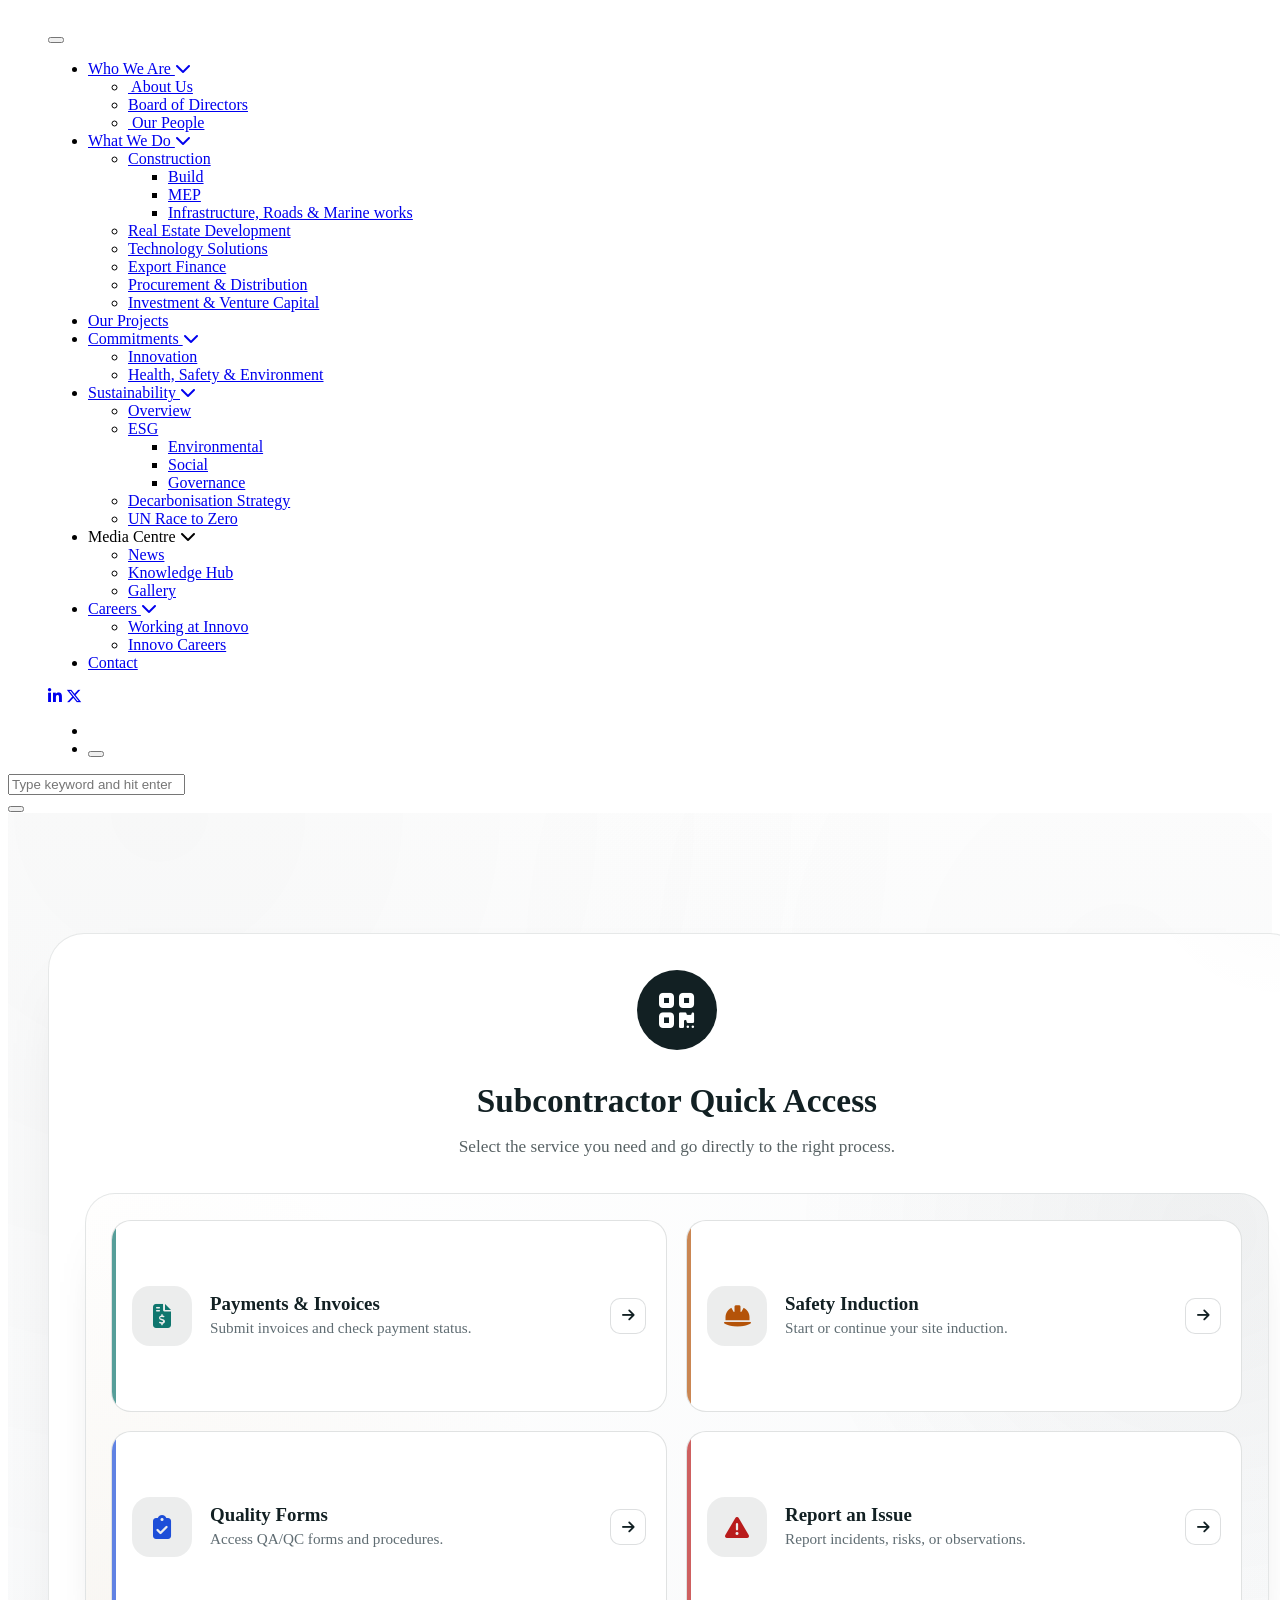
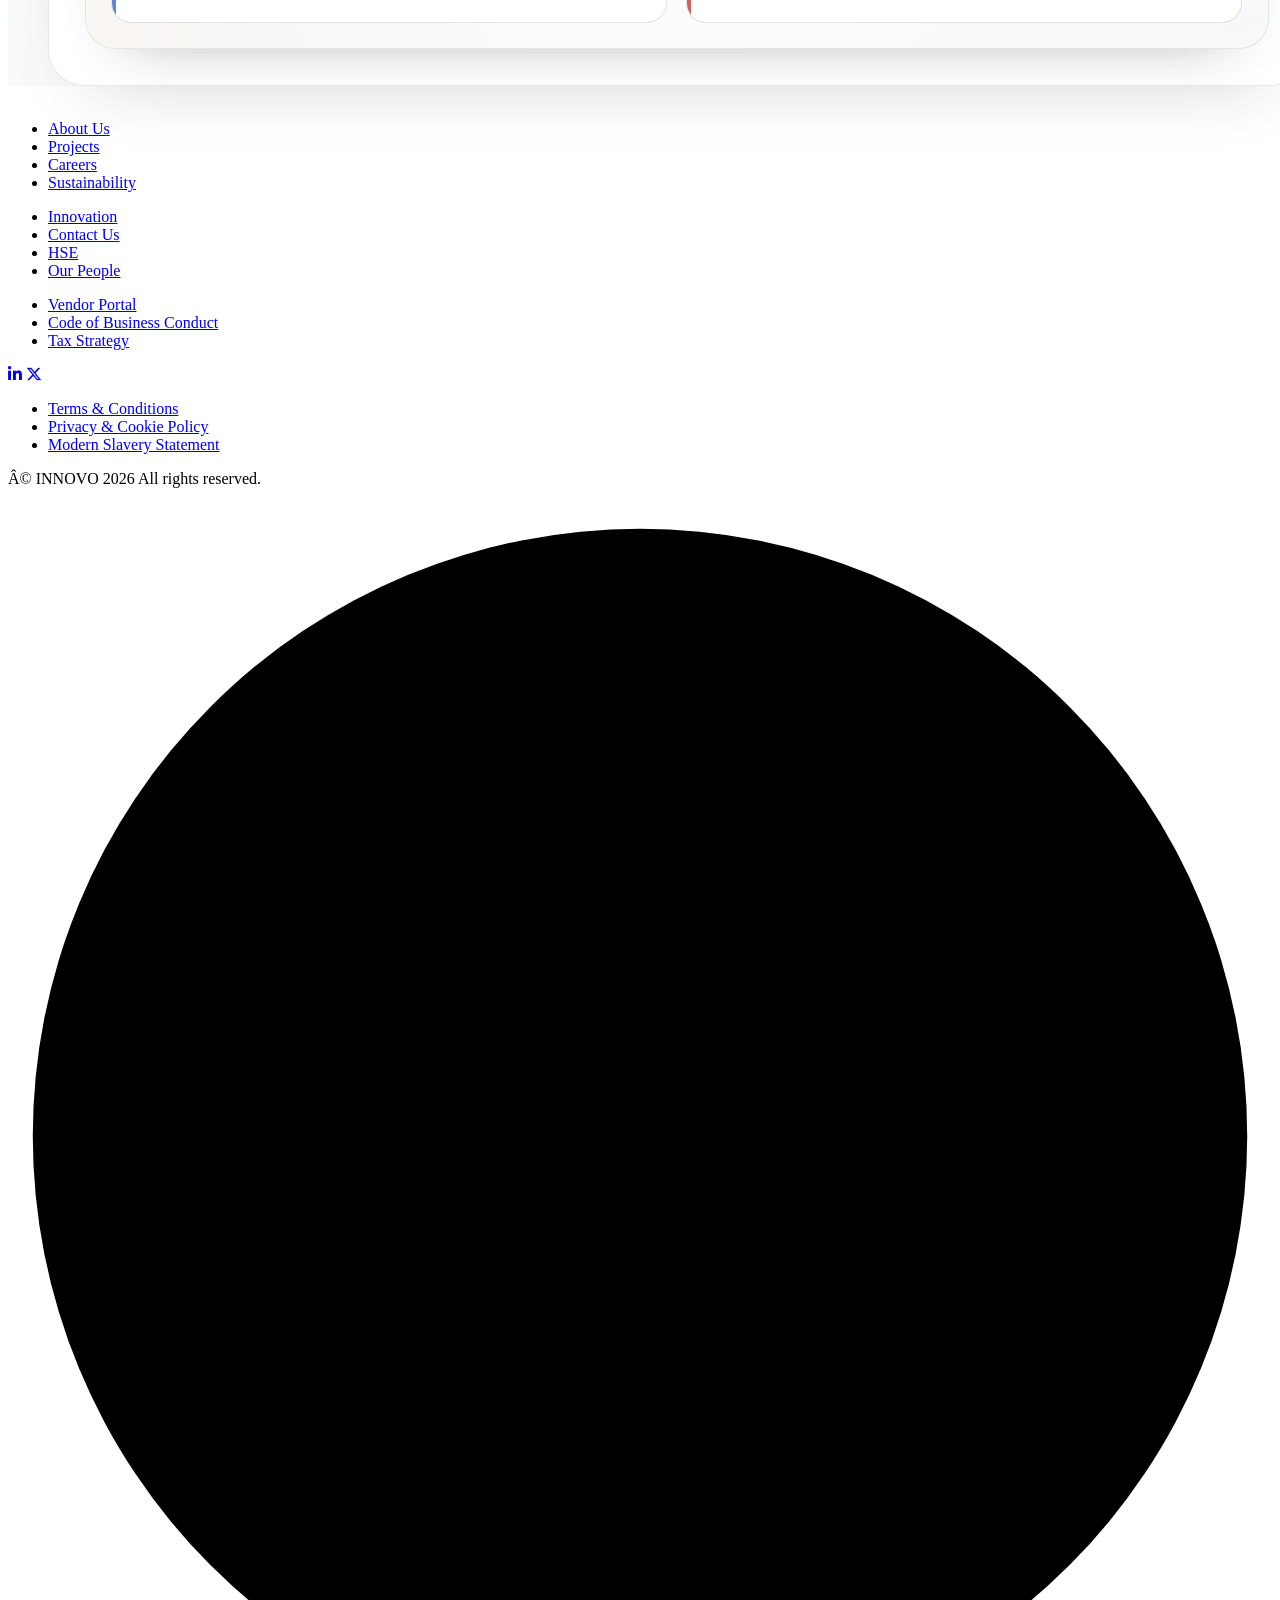
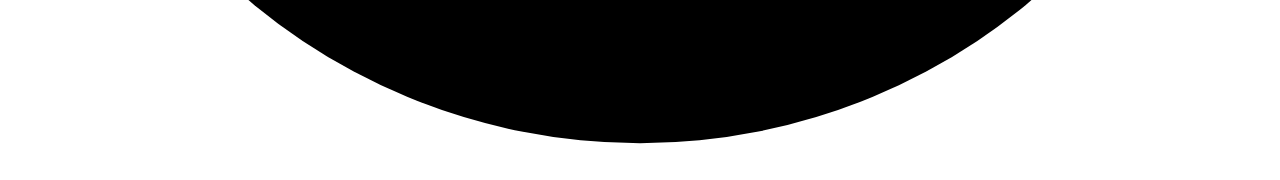
==== index.html @ 5f17e935 "Add files via upload" ====
﻿<!DOCTYPE html>
<html lang="en">

<head>
    <base href="./">
<meta charset="utf-8">
<meta name="viewport" content="width=device-width, initial-scale=1.0">
<meta name="description" content="Innovo Subcontractor Quick Access - fast access to payments, safety induction, quality forms, and issue reporting">
<meta name="keywords" content="">
<meta name="author" content="innovo">
<meta name="robots" content="index, follow"><title>Innovo | Subcontractor Quick Access</title>
<meta name="robots" content="max-image-preview:large, max-snippet:-1, max-video-preview:-1">

<link rel="shortcut icon" href="./assets/img/favicon.ico">
<link rel="stylesheet" href="./assets/css/plugins.min.css">
<link rel="stylesheet" href="./assets/css/style.min.css?=v2526551">
<link rel="stylesheet" href="./assets/css/global.min.css?v=251548">
<link rel="stylesheet" href="./assets/css/portal-overrides.css?v=20260225">

<link rel="canonical" href="https://www.innovogroup.com/">

<!-- Google Tag Manager -->
<script>
(function(w, d, s, l, i) {
    w[l] = w[l] || [];
    w[l].push({
        'gtm.start': new Date().getTime(),
        event: 'gtm.js'
    });
    var f = d.getElementsByTagName(s)[0],
        j = d.createElement(s),
        dl = l != 'dataLayer' ? '&l=' + l : '';
    j.async = true;
    j.src =
        'https://www.googletagmanager.com/gtm.js?id=' + i + dl;
    f.parentNode.insertBefore(j, f);
})(window, document, 'script', 'dataLayer', 'GTM-KPF3PFQP');
</script>
<!-- End Google Tag Manager -->

    <style>
        /* ===== Ø£Ù†Ù…Ø§Ø· Ø¥Ø¶Ø§ÙÙŠØ© Ù„ØµÙØ­Ø© QR ===== */
        .qr-page {
            background:
                radial-gradient(circle at 12% 0%, rgba(18, 32, 35, 0.03) 0%, transparent 55%),
                radial-gradient(circle at 88% 18%, rgba(18, 32, 35, 0.02) 0%, transparent 50%),
                linear-gradient(180deg, #ffffff 0%, #f8f9fa 100%) !important;
        }

        .qr-container {
            width: 100%;
            max-width: min(1800px, calc(100vw - 2rem));
            margin: 0 auto;
            background: rgba(255, 255, 255, 0.95);
            border-radius: 36px;
            padding: clamp(1.5rem, 2.8vw, 3.5rem);
            box-shadow: 0 30px 70px -45px rgba(18, 32, 35, 0.28);
            border: 1px solid rgba(18, 32, 35, 0.1);
            backdrop-filter: blur(10px);
            -webkit-backdrop-filter: blur(10px);
            position: relative;
            overflow: hidden;
            isolation: isolate;
        }

        @media (max-width: 576px) {
            .qr-container {
                border-radius: 24px;
                padding: 1.25rem;
            }
        }
        
        .qr-container::before {
            content: '';
            position: absolute;
            top: -30%;
            right: -10%;
            width: 300px;
            height: 300px;
            background: radial-gradient(circle, rgba(18, 32, 35, 0.02) 0%, transparent 70%);
            border-radius: 50%;
            pointer-events: none;
            z-index: 0;
        }

        .qr-container > * {
            position: relative;
            z-index: 1;
        }
        
        .success-badge {
            display: inline-block;
            background: rgba(18, 32, 35, 0.05);
            border: 1px solid rgba(18, 32, 35, 0.15);
            color: #122023;
            font-weight: 600;
            padding: 0.5rem 2rem;
            border-radius: 50px;
            font-size: 0.9rem;
            letter-spacing: 2px;
            margin-bottom: 2rem;
        }
        
        .success-icon {
            width: 80px;
            height: 80px;
            background: #122023;
            border-radius: 50%;
            display: flex;
            align-items: center;
            justify-content: center;
            margin: 0 auto 2rem;
            animation: pulse 3s ease-in-out infinite;
        }
        
        .success-icon i {
            font-size: 2.5rem;
            color: #ffffff;
        }
        
        @keyframes pulse {
            0%, 100% { transform: scale(1); box-shadow: 0 0 0 0 rgba(18, 32, 35, 0.3); }
            50% { transform: scale(1.04); box-shadow: 0 0 0 12px rgba(18, 32, 35, 0); }
        }
        
        .main-title {
            font-size: clamp(2.05rem, 2.6vw, 2.8rem);
            font-weight: 700;
            color: #122023;
            margin-bottom: 1rem;
            text-align: center;
        }
        
        .sub-title {
            color: #122023;
            font-size: 1.08rem;
            margin-bottom: 2rem;
            text-align: center;
            max-width: 550px;
            margin-left: auto;
            margin-right: auto;
            opacity: 0.7;
        }
        
        .qr-card {
            background: linear-gradient(145deg, #ffffff 0%, #f8f9fa 100%);
            border-radius: 30px;
            padding: clamp(1.4rem, 2vw, 2.8rem);
            margin: 0;
            border: 1px solid rgba(18, 32, 35, 0.1);
            box-shadow: 0 28px 55px -42px rgba(18, 32, 35, 0.42);
            position: relative;
            z-index: 2;
            overflow: hidden;
        }

        .qr-card::before {
            content: '';
            position: absolute;
            inset: 0;
            background:
                radial-gradient(circle at 95% 8%, rgba(18, 32, 35, 0.05) 0%, transparent 35%),
                radial-gradient(circle at 0% 100%, rgba(197, 165, 114, 0.08) 0%, transparent 40%);
            pointer-events: none;
            z-index: -1;
        }

        @media (max-width: 576px) {
            .qr-card {
                border-radius: 22px;
                padding: 1.5rem;
            }
        }
        
        .qr-label {
            display: inline-flex;
            align-items: center;
            gap: 0.5rem;
            font-size: 0.92rem;
            font-weight: 700;
            color: #122023;
            margin-bottom: 1.4rem;
            text-transform: uppercase;
            letter-spacing: 1.5px;
            padding: 0.5rem 0.9rem;
            border-radius: 999px;
            background: rgba(18, 32, 35, 0.06);
            border: 1px solid rgba(18, 32, 35, 0.12);
        }

        .qr-label::before {
            content: '\f0a4';
            font-family: "Font Awesome 6 Free";
            font-weight: 900;
            font-size: 0.82rem;
        }
        
        .qr-box {
            width: clamp(240px, 26vw, 320px);
            height: clamp(240px, 26vw, 320px);
            margin: 0 auto 1.5rem;
            background: #122023;
            border-radius: 20px;
            display: flex;
            align-items: center;
            justify-content: center;
            position: relative;
            overflow: hidden;
        }
        
        .qr-box::before {
            content: '';
            position: absolute;
            top: -10px;
            left: -10px;
            right: -10px;
            bottom: -10px;
            background: linear-gradient(135deg, #122023 0%, #122023 100%);
            opacity: 0.5;
            z-index: 1;
        }
        
        .qr-code {
            width: calc(100% - 20px);
            height: calc(100% - 20px);
            background: #ffffff;
            border-radius: 15px;
            display: flex;
            align-items: center;
            justify-content: center;
            position: relative;
            z-index: 2;
            box-shadow: 0 10px 20px rgba(0,0,0,0.1);
        }
        
        .qr-code span {
            font-family: monospace;
            font-size: 1rem;
            color: #122023;
            text-align: center;
            line-height: 1.5;
        }
        
        .qr-footer {
            display: flex;
            align-items: center;
            gap: 0.7rem;
            color: #122023;
            font-weight: 500;
            margin-top: 1.1rem;
            padding: 0.95rem 1rem;
            border-radius: 14px;
            border: 1px solid rgba(18, 32, 35, 0.1);
            background: rgba(18, 32, 35, 0.04);
        }

        .qr-footer i {
            font-size: 1.1rem;
            color: #c5a572;
        }
        
        .qr-footer small {
            color: #122023;
            font-size: 0.85rem;
            opacity: 0.78;
            margin: 0;
            line-height: 1.45;
        }
        
        .instructions {
            background: white;
            border-radius: 28px;
            padding: 1.8rem;
            box-shadow: 0 15px 30px -15px rgba(0,0,0,0.05);
        }

        .action-list {
            display: grid;
            grid-template-columns: 1fr;
            gap: 1rem;
        }

        @media (min-width: 768px) {
            .action-list {
                grid-template-columns: repeat(2, minmax(0, 1fr));
                gap: 1.2rem;
            }
        }

        .action-link {
            display: grid;
            grid-template-columns: auto 1fr auto;
            align-items: center;
            gap: 1.1rem;
            min-height: 150px;
            padding: 1.25rem 1.25rem;
            border-radius: 20px;
            border: 1px solid rgba(18, 32, 35, 0.13);
            background: #ffffff;
            text-decoration: none;
            color: #122023;
            transition: all 0.22s ease;
            position: relative;
            overflow: hidden;
        }

        .action-link::before {
            content: '';
            position: absolute;
            inset: 0 auto 0 0;
            width: 4px;
            border-radius: 0 8px 8px 0;
            background: var(--service-color, #122023);
            opacity: 0.7;
            transition: all 0.22s ease;
        }

        .action-link:hover {
            transform: translateY(-2px);
            box-shadow: 0 16px 32px -22px rgba(18, 32, 35, 0.5);
            border-color: rgba(18, 32, 35, 0.24);
        }

        .action-link:hover::before {
            opacity: 1;
            width: 6px;
        }

        .action-link:focus-visible {
            outline: 3px solid rgba(18, 32, 35, 0.26);
            outline-offset: 2px;
        }

        .action-link.is-placeholder {
            opacity: 0.65;
            cursor: not-allowed;
        }

        .action-link.is-placeholder:hover {
            transform: none;
            box-shadow: none;
            border-color: rgba(18, 32, 35, 0.1);
        }

        .action-link .instruction-icon {
            width: 60px;
            height: 60px;
            border-radius: 18px;
            background: rgba(18, 32, 35, 0.08);
            transition: all 0.22s ease;
            color: var(--service-color, #122023);
            font-size: 1.5rem;
        }

        .action-link .instruction-text {
            align-self: center;
        }

        .action-link .instruction-text strong {
            display: block;
            font-size: 1.18rem;
            margin-bottom: 0.15rem;
        }

        .action-link .instruction-text small {
            margin: 0;
            font-size: 0.95rem;
            line-height: 1.4;
        }

        .action-link:hover .instruction-icon {
            transform: translateY(-1px);
            background: rgba(18, 32, 35, 0.12);
        }

        .action-link-payments { --service-color: #0f766e; }
        .action-link-safety { --service-color: #b45309; }
        .action-link-quality { --service-color: #1d4ed8; }
        .action-link-issue { --service-color: #b91c1c; }

        .action-arrow {
            width: 34px;
            height: 34px;
            border-radius: 10px;
            border: 1px solid rgba(18, 32, 35, 0.14);
            color: #122023;
            display: inline-flex;
            align-items: center;
            justify-content: center;
            font-size: 0.9rem;
            background: #ffffff;
            transition: all 0.22s ease;
        }

        .action-link:hover .action-arrow {
            transform: translateX(3px);
            border-color: rgba(18, 32, 35, 0.28);
            color: #ffffff;
            background: #122023;
        }

        .instruction-item {
            display: flex;
            align-items: center;
            gap: 1rem;
            padding: 0.8rem 0;
            border-bottom: 1px solid #f0f3f5;
        }

        .instruction-item:last-child {
            border-bottom: none;
        }

        .instruction-icon {
            width: 40px;
            height: 40px;
            background: rgba(18, 32, 35, 0.05);
            border-radius: 14px;
            display: flex;
            align-items: center;
            justify-content: center;
            color: #122023;
            font-size: 1.2rem;
        }

        .instruction-text {
            flex: 1;
        }

        .instruction-text strong {
            display: block;
            color: #122023;
            font-size: 1rem;
            margin-bottom: 0.2rem;
        }

        .instruction-text small {
            color: #5f6c72;
            font-size: 0.85rem;
        }
        
        .ppe-list {
            display: flex;
            flex-direction: row;
            gap: 1rem;
            justify-content: space-between;
            margin: 0;
            width: 100%;
        }
        
        .ppe-item {
            background: #ffffff;
            border: 1px solid rgba(18, 32, 35, 0.08);
            border-radius: 20px;
            padding: 1rem 0.5rem;
            display: flex;
            flex-direction: column;
            align-items: center;
            gap: 0.5rem;
            color: #122023;
            font-weight: 500;
            justify-content: center;
            flex: 1;
            transition: all 0.2s ease;
            text-align: center;
        }

        .ppe-item:hover {
            transform: translateY(-2px);
            box-shadow: 0 10px 20px -12px #122023;
            border-color: rgba(18, 32, 35, 0.2);
        }
        
        .ppe-item i {
            color: #122023;
            font-size: 1.8rem;
            margin-bottom: 0.3rem;
        }
        
        .btn-download {
            background: #122023;
            color: #ffffff;
            font-weight: 600;
            padding: 1rem 3rem;
            border-radius: 100px;
            transition: all 0.3s ease;
            text-decoration: none;
            display: inline-flex;
            align-items: center;
            gap: 1rem;
            font-size: 1.1rem;
            border: 2px solid #122023;
            width: 100%;
            justify-content: center;
            margin: 0;
            box-sizing: border-box;
        }
        
        .btn-download:hover {
            background: transparent;
            color: #122023;
            transform: translateY(-2px);
        }
        
        .btn-download:hover i {
            transform: translateY(-2px);
            color: #122023;
        }
        
        .btn-home {
            background: transparent;
            color: #122023;
            font-weight: 600;
            padding: 1rem 3rem;
            border-radius: 100px;
            transition: all 0.3s ease;
            text-decoration: none;
            display: inline-flex;
            align-items: center;
            gap: 1rem;
            font-size: 1.1rem;
            border: 2px solid #122023;
            width: 100%;
            justify-content: center;
            box-sizing: border-box;
        }

        @media (max-width: 576px) {
            .btn-download,
            .btn-home {
                padding: 0.9rem 1.25rem;
                font-size: 1rem;
            }
            
            .ppe-list {
                flex-direction: column;
            }

            .buttons-wrapper {
                grid-template-columns: 1fr;
            }
        }
        
        .btn-home:hover {
            background: #122023;
            color: #ffffff;
            transform: translateY(-2px);
        }
        
        .btn-home:hover i {
            transform: translateX(-3px);
            color: #ffffff;
        }
        
        .buttons-wrapper {
            display: grid;
            grid-template-columns: 1fr 1fr;
            gap: 1rem;
            justify-content: stretch;
            margin-top: 1rem;
        }
        
        .warning-note {
            font-size: 0.9rem;
            color: #122023;
            text-align: center;
            margin-top: 1rem;
            opacity: 0.6;
        }

        /* ===== Layout: side-by-side ===== */
        .qr-grid {
            display: grid;
            grid-template-columns: 1fr;
            gap: 2.5rem;
            align-items: start;
            margin-top: 2.25rem;
        }

        @media (min-width: 992px) {
            .qr-grid {
                grid-template-columns: minmax(0, 1fr);
                gap: 0;
            }

            .qr-col-left {
                width: 100%;
                max-width: none;
                margin: 0 auto;
            }

            [dir="rtl"] .qr-col-left {
                padding-right: 0;
                padding-left: 0;
            }
        }

        .qr-col-left {
            display: flex;
            flex-direction: column;
            gap: 1.75rem;
            min-width: 0;
        }

        /* Make better use of space */
        .container-fluid {
            padding-left: 2.5rem !important;
            padding-right: 2.5rem !important;
        }

        @media (min-width: 1400px) {
            .container-fluid {
                padding-left: 4rem !important;
                padding-right: 4rem !important;
            }
        }

        /* Vehicle preview styling */
        .vehicle-preview {
            display: flex;
            align-items: center;
            gap: 1rem;
            background: rgba(255,255,255,0.7);
            border-radius: 60px;
            padding: 0.5rem 1rem;
            border: 1px solid rgba(18, 32, 35, 0.05);
            margin-top: 1.5rem;
        }

        .vehicle-icon {
            width: 48px;
            height: 48px;
            background: rgba(18, 32, 35, 0.05);
            border-radius: 50%;
            display: flex;
            align-items: center;
            justify-content: center;
            color: #122023;
            font-size: 1.3rem;
            animation: pulse 2.5s infinite;
        }

        .vehicle-details {
            flex: 1;
        }

        .vehicle-details .label {
            font-size: 0.75rem;
            color: #5f6c72;
        }

        .vehicle-details .value {
            font-weight: 600;
            color: #122023;
            font-size: 1rem;
        }

        /* Welcome message styling */
        .welcome-message {
            background: linear-gradient(120deg, rgba(18, 32, 35, 0.02), #ffffff);
            border-radius: 28px;
            padding: 1.8rem;
            border-left: 6px solid #122023;
        }

        .welcome-message h1 {
            font-size: 2rem;
            font-weight: 700;
            color: #122023;
            margin-bottom: 0.8rem;
        }

        .welcome-message h1 i {
            color: #122023;
            font-size: 2rem;
            margin-left: 0.5rem;
            opacity: 0.7;
        }

        .welcome-message p {
            color: #122023;
            line-height: 1.6;
            margin-bottom: 1rem;
            opacity: 0.8;
        }

        .highlight {
            background: rgba(18, 32, 35, 0.05);
            padding: 0.5rem 1rem;
            border-radius: 100px;
            display: inline-block;
            font-size: 0.9rem;
            font-weight: 500;
            color: #122023;
        }

        @keyframes pulse {
            0%, 100% { transform: scale(1); }
            50% { transform: scale(1.1); }
        }

        /* Mobile refinements */
        @media (max-width: 576px) {
            .container-fluid {
                padding-left: 1rem !important;
                padding-right: 1rem !important;
            }

            .qr-page {
                padding-top: 100px !important;
            }

            .success-badge {
                font-size: 0.8rem;
                letter-spacing: 1px;
                padding: 0.4rem 1.2rem;
                margin-bottom: 1.5rem;
            }

            .success-icon {
                width: 64px;
                height: 64px;
                margin-bottom: 1.5rem;
            }

            .success-icon i {
                font-size: 2rem;
            }

            .main-title {
                font-size: 1.7rem;
            }

            .sub-title {
                font-size: 0.95rem;
                margin-bottom: 1.5rem;
            }

            .qr-grid {
                gap: 1.75rem;
            }

            .qr-box {
                width: 100%;
                max-width: 240px;
                height: auto;
                aspect-ratio: 1 / 1;
            }

            .qr-code span {
                font-size: 0.9rem;
            }

            .vehicle-preview {
                flex-direction: column;
                align-items: flex-start;
                border-radius: 24px;
                gap: 0.75rem;
                padding: 0.75rem 1rem;
            }

            .vehicle-preview > i {
                align-self: flex-start;
            }

            .instructions {
                padding: 1.25rem;
                border-radius: 22px;
            }

            .instruction-item {
                align-items: flex-start;
                gap: 0.75rem;
            }

            .instruction-icon {
                width: 36px;
                height: 36px;
                border-radius: 12px;
                font-size: 1.05rem;
            }

            .action-list {
                grid-template-columns: 1fr;
            }

            .action-link {
                grid-template-columns: 40px minmax(0, 1fr);
                align-items: start;
                padding: 0.9rem 2.9rem 0.95rem 1rem;
                gap: 0.7rem;
                border-radius: 16px;
                min-height: 0;
            }

            .action-link .instruction-icon {
                width: 40px;
                height: 40px;
                border-radius: 12px;
                font-size: 1.05rem;
                margin-top: 0.15rem;
            }

            .action-link .instruction-text {
                min-width: 0;
            }

            .action-link .instruction-text strong {
                font-size: 1rem;
                line-height: 1.25;
                margin-bottom: 0.2rem;
            }

            .action-link .instruction-text small {
                font-size: 0.84rem;
                line-height: 1.35;
            }

            .action-arrow {
                position: absolute;
                top: 0.9rem;
                right: 0.85rem;
                width: 28px;
                height: 28px;
                border-radius: 9px;
                font-size: 0.74rem;
            }

            [dir="rtl"] .action-link {
                padding-right: 1rem;
                padding-left: 2.9rem;
            }

            [dir="rtl"] .action-arrow {
                right: auto;
                left: 0.85rem;
            }

            .qr-footer {
                align-items: flex-start;
                padding: 0.85rem;
            }

            .warning-note {
                font-size: 0.8rem;
            }

            .buttons-wrapper {
                grid-template-columns: 1fr;
            }
        }

    </style>
</head>

<body>
    <div class="content-wrapper">
        <noscript><iframe src="https://www.googletagmanager.com/ns.html?id=GTM-KPF3PFQP" height="0" width="0"
        style="display:none;visibility:hidden"></iframe></noscript>

<!-- ======= Ø§Ù„Ù‡ÙŠØ¯Ø± (Ù…Ø·Ø§Ø¨Ù‚ Ù„Ù„Ù…ÙˆÙ‚Ø¹ Ø§Ù„Ø£ØµÙ„ÙŠ) ======= -->
<header class="wrapper bg-soft-primary">
    <nav class="navbar navbar-expand-lg center-nav transparent position-absolute navbar-dark caret-none">
        <div class="container-fluid flex-lg-column px-lg-8">
            <div class="navbar-collapse-wrapper bg-secondary d-flex flex-row flex-nowrap w-100 justify-content-between align-items-center mnavsc">
                <div class="navbar-brand w-100">
                    <a href="https://www.innovogroup.com" aria-label="innovogroup">
                        <img src="./assets/img/logo.svg" srcset="./assets/img/logo.svg 2x" alt="">
                    </a>
                </div>
                <div class="navbar-collapse offcanvas offcanvas-nav offcanvas-start">
                    <div class="offcanvas-header d-lg-none">
                        <button type="button" class="btn-close btn-close-white" data-bs-dismiss="offcanvas" aria-label="Close"></button>
                    </div>
                    <div class="offcanvas-body ms-lg-auto d-flex flex-column h-100">
                        <ul class="navbar-nav mnnav">
                            <li class="nav-item dropdown"><a class="nav-link dropdown-toggle" data-bs-toggle="dropdown" href="about-us">Who We Are <i class="fa fa-chevron-down"></i></a>
                                <ul class="dropdown-menu">
                                    <li class="nav-item"><a class="dropdown-item" href="about-us"><img src="./assets/img/icons/menu/who-we-are/company-overview.svg" class="mnuic" alt=""> About Us</a></li>
                                    <li class="nav-item"><a class="dropdown-item" href="board-of-directors"><img src="./assets/img/icons/menu/who-we-are/board-of-directors.svg" class="mnuic" alt="">Board of Directors</a></li>
                                    <li class="nav-item"><a class="dropdown-item" href="our-people"><img src="./assets/img/icons/menu/who-we-are/our-people.svg" class="mnuic" alt=""> Our People</a></li>
                                </ul>
                            </li>
                            <li class="nav-item dropdown"><a class="nav-link dropdown-toggle" data-bs-toggle="dropdown" href="construction">What We Do <i class="fa fa-chevron-down"></i></a>
                                <ul class="dropdown-menu">
                                    <li class="dropdown dropdown-submenu dropend">
                                        <a class="dropdown-item dropdown-toggle d-none d-lg-block" href="construction"><img src="./assets/img/icons/menu/our-industries/construction.svg" class="mnuic" alt="">Construction</a>
                                        <ul class="dropdown-menu sblst">
                                            <li class="nav-item"><a class="dropdown-item" href="construction">Build</a></li>
                                            <li class="nav-item"><a class="dropdown-item" href="mep">MEP</a></li>
                                            <li class="nav-item"><a class="dropdown-item" href="infrastructure-roads-marine-works">Infrastructure, Roads & Marine works</a></li>
                                        </ul>
                                    </li>
                                    <li class="nav-item"><a class="dropdown-item" href="real-estate-development"><img src="./assets/img/icons/menu/our-industries/real-estate.svg" class="mnuic" alt="">Real Estate Development</a></li>
                                    <li class="nav-item"><a class="dropdown-item" href="technology-solutions">Technology Solutions</a></li>
                                    <li class="nav-item"><a class="dropdown-item" href="export-finance"><img src="./assets/img/icons/menu/our-industries/capital-projects.svg" class="mnuic" alt="">Export Finance</a></li>
                                    <li class="nav-item"><a class="dropdown-item" href="procurement-distribution"><img src="./assets/img/icons/menu/our-industries/procurement-distribution.svg" class="mnuic" alt="">Procurement & Distribution</a></li>
                                    <li class="nav-item"><a class="dropdown-item" href="investment-vc"><img src="./assets/img/icons/menu/our-industries/investment-venture-capital.svg" class="mnuic" alt="">Investment & Venture Capital</a></li>
                                </ul>
                            </li>
                            <li class="nav-item"><a class="nav-link" href="projects">Our Projects</a></li>
                            <li class="nav-item dropdown"><a class="nav-link dropdown-toggle" data-bs-toggle="dropdown" href="innovation">Commitments <i class="fa fa-chevron-down"></i></a>
                                <ul class="dropdown-menu">
                                    <li class="nav-item"><a class="dropdown-item" href="innovation"><img src="./assets/img/icons/menu/our-commitments/innovation-technology.svg" class="mnuic" alt="">Innovation</a></li>
                                    <li class="nav-item"><a class="dropdown-item" href="hse"><img src="./assets/img/icons/menu/our-commitments/health-safety-environment.svg" class="mnuic" alt="">Health, Safety & Environment</a></li>
                                </ul>
                            </li>
                            <li class="nav-item dropdown"><a class="nav-link dropdown-toggle" data-bs-toggle="dropdown" href="sustainability">Sustainability <i class="fa fa-chevron-down"></i></a>
                                <ul class="dropdown-menu">
                                    <li class="nav-item"><a class="dropdown-item" href="sustainability"><img src="./assets/img/icons/menu/sustainability/environment.svg" class="mnuic" alt="">Overview </a></li>
                                    <li class="dropdown dropdown-submenu dropend">
                                        <a class="dropdown-item dropdown-toggle d-none d-lg-block" href="esg"><img src="./assets/img/icons/menu/sustainability/environment.svg" class="mnuic" alt="">ESG</a>
                                        <ul class="dropdown-menu sblst">
                                            <li class="nav-item"><a class="dropdown-item" href="esg#tab3-1">Environmental</a></li>
                                            <li class="nav-item"><a class="dropdown-item" href="esg#tab3-2">Social</a></li>
                                            <li class="nav-item"><a class="dropdown-item" href="esg#tab3-3">Governance</a></li>
                                        </ul>
                                    </li>
                                    <li class="nav-item"><a class="dropdown-item" href="decarbonization-strategy"><img src="./assets/img/icons/menu/sustainability/carbon-footprint.svg" class="mnuic" alt="">Decarbonisation Strategy</a></li>
                                    <li class="nav-item"><a class="dropdown-item" href="un-race-to-zero"><img src="./assets/img/icons/menu/sustainability/un-race-to-zero.svg" class="mnuic" alt="">UN Race to Zero </a></li>
                                </ul>
                            </li>
                            <li class="nav-item dropdown"><a class="nav-link dropdown-toggle" data-bs-toggle="dropdown">Media Centre <i class="fa fa-chevron-down"></i></a>
                                <ul class="dropdown-menu">
                                    <li class="nav-item"><a class="dropdown-item" href="news">News</a></li>
                                    <li class="nav-item"><a class="dropdown-item" href="knowledge-hub">Knowledge Hub</a></li>
                                    <li class="nav-item"><a class="dropdown-item" href="gallery">Gallery</a></li>
                                </ul>
                            </li>
                            <li class="nav-item dropdown"><a class="nav-link dropdown-toggle" data-bs-toggle="dropdown" href="careers">Careers <i class="fa fa-chevron-down"></i></a>
                                <ul class="dropdown-menu">
                                    <li class="nav-item"><a class="dropdown-item" href="careers">Working at Innovo </a></li>
                                    <li class="nav-item"><a class="dropdown-item" href="https://careers.innovogroup.com/">Innovo Careers </a></li>
                                </ul>
                            </li>
                            <li class="nav-item"><a class="nav-link" href="contact">Contact</a></li>
                        </ul>
                        <div class="offcanvas-footer d-lg-none">
                            <div>
                                <nav class="nav social social-dark mt-4">
                                    <a href="https://www.linkedin.com/company/theinnovogroup/" target="_blank"><i class="fa-brands fa-linkedin-in"></i></a>
                                    <a href="https://www.instagram.com/theinnovogroup/" target="_blank"><i class="uil uil-instagram"></i></a>
                                    <a href="https://www.facebook.com/profile.php?id=61577709663735" target="_blank"><i class="uil uil-facebook-f"></i></a>
                                    <a href="https://www.youtube.com/@theinnovogroup" target="_blank"><i class="uil uil-youtube"></i></a>
                                    <a href="https://x.com/Innovo_Group" target="_blank"><i class="fa-brands fa-x-twitter"></i></a>
                                </nav>
                            </div>
                        </div>
                    </div>
                </div>
                <div class="navbar-other d-flex ms-auto">
                    <ul class="navbar-nav flex-row align-items-center ms-auto">
                        <li class="nav-item srchbtn">
                            <a class="nav-link" data-bs-toggle="offcanvas" data-bs-target="#offcanvas-search"><i class="uil uil-search"></i></a>
                        </li>
                        <li class="nav-item d-lg-none">
                            <button class="hamburger offcanvas-nav-btn"><span></span></button>
                        </li>
                    </ul>
                </div>
            </div>
        </div>
    </nav>

    <div class="offcanvas offcanvas-top bg-light" id="offcanvas-search" data-bs-scroll="true">
        <div class="container d-flex flex-row py-6">
            <form class="search-form w-100" method="get" action="search-results.php">
                <input id="search-form" type="text" name="keyword" class="form-control" placeholder="Type keyword and hit enter" value="">
            </form>
            <button type="button" class="btn-close" data-bs-dismiss="offcanvas" aria-label="Close"></button>
        </div>
    </div>
</header>

        <!-- ===== Ø§Ù„Ù…Ø­ØªÙˆÙ‰ Ø§Ù„Ø±Ø¦ÙŠØ³ÙŠ ===== -->
        <section class="wrapper bg-white ovrhdn qr-page" style="padding-top: 120px;">
            <div class="container-fluid py-10 py-lg-15">
                
                <div class="qr-container">
                  
                    
                    <!-- Success Icon -->
                    <div class="success-icon">
                        <i class="fas fa-qrcode"></i>
                    </div>
                    
                    <!-- Main Title -->
                    <h1 class="main-title">Subcontractor Quick Access</h1>
                    <p class="sub-title">Select the service you need and go directly to the right process.</p>

                    <div class="qr-grid">
                        <div class="qr-col-left">
                    
                    <!-- Quick Actions Card -->
                    <div class="qr-card">
                        <div class="action-list">
                            <a class="action-link action-link-payments" href="payments-invoices.html">
                                <div class="instruction-icon">
                                    <i class="fas fa-file-invoice-dollar"></i>
                                </div>
                                <div class="instruction-text">
                                    <strong>Payments & Invoices</strong>
                                    <small>Submit invoices and check payment status.</small>
                                </div>
                                <span class="action-arrow" aria-hidden="true"><i class="fas fa-arrow-right"></i></span>
                            </a>
                            <a class="action-link action-link-safety" href="safety-induction-start.html">
                                <div class="instruction-icon">
                                    <i class="fas fa-hard-hat"></i>
                                </div>
                                <div class="instruction-text">
                                    <strong>Safety Induction</strong>
                                    <small>Start or continue your site induction.</small>
                                </div>
                                <span class="action-arrow" aria-hidden="true"><i class="fas fa-arrow-right"></i></span>
                            </a>
                            <a class="action-link action-link-quality" href="quality-forms.html">
                                <div class="instruction-icon">
                                    <i class="fas fa-clipboard-check"></i>
                                </div>
                                <div class="instruction-text">
                                    <strong>Quality Forms</strong>
                                    <small>Access QA/QC forms and procedures.</small>
                                </div>
                                <span class="action-arrow" aria-hidden="true"><i class="fas fa-arrow-right"></i></span>
                            </a>
                            <a class="action-link action-link-issue" href="report-issue.html">
                                <div class="instruction-icon">
                                    <i class="fas fa-triangle-exclamation"></i>
                                </div>
                                <div class="instruction-text">
                                    <strong>Report an Issue</strong>
                                    <small>Report incidents, risks, or observations.</small>
                                </div>
                                <span class="action-arrow" aria-hidden="true"><i class="fas fa-arrow-right"></i></span>
                            </a>
                        </div>
                     
                    </div>
                        </div>
                    </div>

                        </div>
                    </div>
            </div>
        </section>

<!-- ======= Ø§Ù„ÙÙˆØªØ± (Ù…Ø·Ø§Ø¨Ù‚ Ù„Ù„Ù…ÙˆÙ‚Ø¹ Ø§Ù„Ø£ØµÙ„ÙŠ) ======= -->
<footer class="bg-secondary mnftrs ovrhdn">
    <div class="container">
        <div class="row gy-6 gy-lg-0" data-cues="slideInRight">
            <div class="col-lg-3">
                <img class="mb-lg-7 mb-5 ftrlg" src="./assets/img/logo.svg" alt=""><br>
            </div>
            <div class="col-lg-6 col-md-12">
                <div class="row">
                    <div class="col-lg-3 col-6">
                        <ul class="list-unstyled text-reset mb-0">
                            <li><a href="about-us">About Us</a></li>
                            <li><a href="projects">Projects</a></li>
                            <li><a href="careers">Careers</a></li>
                            <li><a href="sustainability">Sustainability</a></li>
                        </ul>
                    </div>
                    <div class="col-lg-4 col-6">
                        <ul class="list-unstyled text-reset mb-0">
                            <li><a href="innovation">Innovation</a></li>
                            <li><a href="contact">Contact Us</a></li>
                            <li><a href="hse">HSE</a></li>
                            <li><a href="our-people">Our People</a></li>
                        </ul>
                    </div>
                    <div class="col-lg-5 col-12">
                        <ul class="list-unstyled text-reset mb-0">
                            <li><a href="vendor-portal">Vendor Portal</a></li>
                            <li><a href="assets/pdf/Innovo_Code_of_Business_Conduct_F.pdf" target="_blank">Code of Business Conduct</a></li>
                            <li><a href="assets/pdf/innovo-i-holding-limited-tax-strategy-2025.pdf" target="_blank">Tax Strategy</a></li>
                        </ul>
                    </div>
                </div>
            </div>
            <div class="col-lg-3">
                <div class="widget text-lg-end">
                    <nav class="nav social text-md-end d-flex justify-content-lg-end mb-lg-6 mb-6 ftrnvb">
                        <a href="https://www.linkedin.com/company/theinnovogroup/" target="_blank"><i class="fa-brands fa-linkedin-in"></i></a>
                        <a href="https://www.instagram.com/theinnovogroup/" target="_blank"><i class="uil uil-instagram"></i></a>
                        <a href="https://www.facebook.com/profile.php?id=61577709663735" target="_blank"><i class="uil uil-facebook-f"></i></a>
                        <a href="https://www.youtube.com/@theinnovogroup" target="_blank"><i class="uil uil-youtube"></i></a>
                        <a href="https://x.com/Innovo_Group" target="_blank"><i class="fa-brands fa-x-twitter"></i></a>
                    </nav>
                </div>
            </div>
        </div>
        <div class="ftrbtm">
            <div class="row">
                <div class="col-lg-8 order-lg-2">
                    <ul class="d-md-flex justify-content-md-end list-unstyle ftrbtmn mb-3 mb-lg-0">
                        <li><a href="terms-and-conditions">Terms & Conditions</a></li>
                        <li><a href="privacy-policy">Privacy & Cookie Policy</a></li>
                        <li><a href="modern-slavery-statement">Modern Slavery Statement</a></li>
                    </ul>
                </div>
                <div class="col-lg-4 order-lg-1">
                    <p class="mb-0">Â© INNOVO 2026 All rights reserved.</p>
                </div>
            </div>
        </div>
    </div>
</footer>

<div class="progress-wrap">
    <svg class="progress-circle svg-content" width="100%" height="100%" viewBox="-1 -1 102 102">
        <path d="M50,1 a49,49 0 0,1 0,98 a49,49 0 0,1 0,-98" />
    </svg>
</div>

    <!-- Ø§Ù„Ø³ÙƒØ±ÙŠØ¨ØªØ§Øª -->
    <link rel="stylesheet" href="https://cdnjs.cloudflare.com/ajax/libs/font-awesome/6.4.2/css/all.min.css">
    <script src="./assets/js/plugins-min.js"></script>
    <script src="./assets/js/theme.js?v=5215155"></script>
    <script src="./assets/js/global.js?v=5215155"></script>
    <script src="//cdnjs.cloudflare.com/ajax/libs/jquery/2.1.3/jquery.min.js"></script>
    
    <script>
        function downloadQR() {
            // ÙÙŠ Ø§Ù„ØªØ·Ø¨ÙŠÙ‚ Ø§Ù„ÙØ¹Ù„ÙŠØŒ Ù‡Ù†Ø§ Ù‡ÙŠÙƒÙˆÙ† ÙÙŠ ÙƒÙˆØ¯ Ù„ØªØ­Ù…ÙŠÙ„ QR ÙƒØµÙˆØ±Ø©
            alert(window.InductionI18n ? window.InductionI18n.t('alert_download_start') : 'QR code download would start here. In a real implementation, this would generate and download a QR image.');
            
            // Ù…Ø«Ø§Ù„ Ø¨Ø³ÙŠØ· Ù„ÙØªØ­ QR ÙÙŠ Ù†Ø§ÙØ°Ø© Ø¬Ø¯ÙŠØ¯Ø© (Ù„Ù„ØªØ¬Ø±Ø¨Ø©)
            const qrText = 'INNOVO - Site Access QR';
            alert(window.InductionI18n ? window.InductionI18n.t('alert_qr_ready') : 'Your QR code is ready. Present it at the gate.');
        }
        
        // Entry animation
        window.onload = function() {
            const elements = document.querySelectorAll('.qr-card, .action-link');
            elements.forEach((el, index) => {
                el.style.opacity = '0';
                el.style.transform = 'translateY(20px)';
                setTimeout(() => {
                    el.style.transition = 'all 0.45s ease';
                    el.style.opacity = '1';
                    el.style.transform = 'translateY(0)';
                }, 80 * index);
            });
        };
    </script>
</body>

</html>
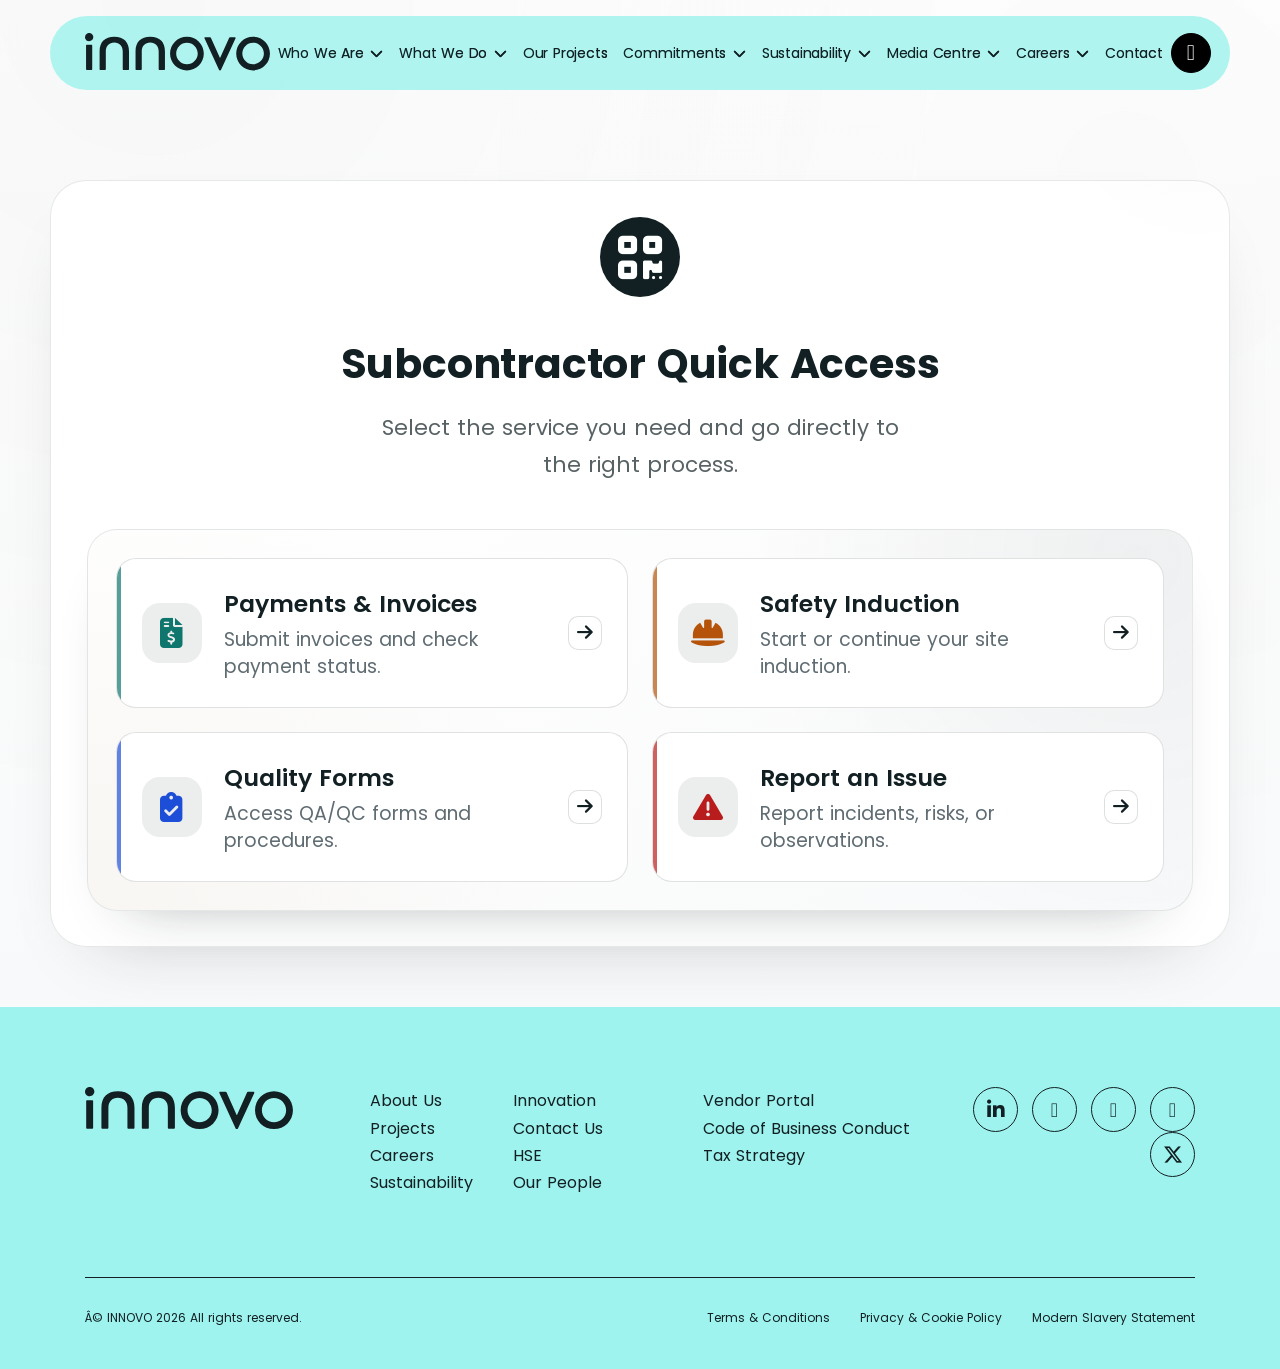
==== commit 80d3164d: "Add files via upload" ====
--- a/index.html
+++ b/index.html
@@ -1,1153 +1,1189 @@
-﻿<!DOCTYPE html>
-<html lang="en">
-
-<head>
-    <base href="./">
-<meta charset="utf-8">
-<meta name="viewport" content="width=device-width, initial-scale=1.0">
-<meta name="description" content="Innovo Subcontractor Quick Access - fast access to payments, safety induction, quality forms, and issue reporting">
-<meta name="keywords" content="">
-<meta name="author" content="innovo">
-<meta name="robots" content="index, follow"><title>Innovo | Subcontractor Quick Access</title>
-<meta name="robots" content="max-image-preview:large, max-snippet:-1, max-video-preview:-1">
-
-<link rel="shortcut icon" href="./assets/img/favicon.ico">
-<link rel="stylesheet" href="./assets/css/plugins.min.css">
-<link rel="stylesheet" href="./assets/css/style.min.css?=v2526551">
-<link rel="stylesheet" href="./assets/css/global.min.css?v=251548">
-<link rel="stylesheet" href="./assets/css/portal-overrides.css?v=20260225">
-
-<link rel="canonical" href="https://www.innovogroup.com/">
-
-<!-- Google Tag Manager -->
-<script>
-(function(w, d, s, l, i) {
-    w[l] = w[l] || [];
-    w[l].push({
-        'gtm.start': new Date().getTime(),
-        event: 'gtm.js'
-    });
-    var f = d.getElementsByTagName(s)[0],
-        j = d.createElement(s),
-        dl = l != 'dataLayer' ? '&l=' + l : '';
-    j.async = true;
-    j.src =
-        'https://www.googletagmanager.com/gtm.js?id=' + i + dl;
-    f.parentNode.insertBefore(j, f);
-})(window, document, 'script', 'dataLayer', 'GTM-KPF3PFQP');
-</script>
-<!-- End Google Tag Manager -->
-
-    <style>
-        /* ===== Ø£Ù†Ù…Ø§Ø· Ø¥Ø¶Ø§ÙÙŠØ© Ù„ØµÙØ­Ø© QR ===== */
-        .qr-page {
-            background:
-                radial-gradient(circle at 12% 0%, rgba(18, 32, 35, 0.03) 0%, transparent 55%),
-                radial-gradient(circle at 88% 18%, rgba(18, 32, 35, 0.02) 0%, transparent 50%),
-                linear-gradient(180deg, #ffffff 0%, #f8f9fa 100%) !important;
-        }
-
-        .qr-container {
-            width: 100%;
-            max-width: min(1800px, calc(100vw - 2rem));
-            margin: 0 auto;
-            background: rgba(255, 255, 255, 0.95);
-            border-radius: 36px;
-            padding: clamp(1.5rem, 2.8vw, 3.5rem);
-            box-shadow: 0 30px 70px -45px rgba(18, 32, 35, 0.28);
-            border: 1px solid rgba(18, 32, 35, 0.1);
-            backdrop-filter: blur(10px);
-            -webkit-backdrop-filter: blur(10px);
-            position: relative;
-            overflow: hidden;
-            isolation: isolate;
-        }
-
-        @media (max-width: 576px) {
-            .qr-container {
-                border-radius: 24px;
-                padding: 1.25rem;
-            }
-        }
-        
-        .qr-container::before {
-            content: '';
-            position: absolute;
-            top: -30%;
-            right: -10%;
-            width: 300px;
-            height: 300px;
-            background: radial-gradient(circle, rgba(18, 32, 35, 0.02) 0%, transparent 70%);
-            border-radius: 50%;
-            pointer-events: none;
-            z-index: 0;
-        }
-
-        .qr-container > * {
-            position: relative;
-            z-index: 1;
-        }
-        
-        .success-badge {
-            display: inline-block;
-            background: rgba(18, 32, 35, 0.05);
-            border: 1px solid rgba(18, 32, 35, 0.15);
-            color: #122023;
-            font-weight: 600;
-            padding: 0.5rem 2rem;
-            border-radius: 50px;
-            font-size: 0.9rem;
-            letter-spacing: 2px;
-            margin-bottom: 2rem;
-        }
-        
-        .success-icon {
-            width: 80px;
-            height: 80px;
-            background: #122023;
-            border-radius: 50%;
-            display: flex;
-            align-items: center;
-            justify-content: center;
-            margin: 0 auto 2rem;
-            animation: pulse 3s ease-in-out infinite;
-        }
-        
-        .success-icon i {
-            font-size: 2.5rem;
-            color: #ffffff;
-        }
-        
-        @keyframes pulse {
-            0%, 100% { transform: scale(1); box-shadow: 0 0 0 0 rgba(18, 32, 35, 0.3); }
-            50% { transform: scale(1.04); box-shadow: 0 0 0 12px rgba(18, 32, 35, 0); }
-        }
-        
-        .main-title {
-            font-size: clamp(2.05rem, 2.6vw, 2.8rem);
-            font-weight: 700;
-            color: #122023;
-            margin-bottom: 1rem;
-            text-align: center;
-        }
-        
-        .sub-title {
-            color: #122023;
-            font-size: 1.08rem;
-            margin-bottom: 2rem;
-            text-align: center;
-            max-width: 550px;
-            margin-left: auto;
-            margin-right: auto;
-            opacity: 0.7;
-        }
-        
-        .qr-card {
-            background: linear-gradient(145deg, #ffffff 0%, #f8f9fa 100%);
-            border-radius: 30px;
-            padding: clamp(1.4rem, 2vw, 2.8rem);
-            margin: 0;
-            border: 1px solid rgba(18, 32, 35, 0.1);
-            box-shadow: 0 28px 55px -42px rgba(18, 32, 35, 0.42);
-            position: relative;
-            z-index: 2;
-            overflow: hidden;
-        }
-
-        .qr-card::before {
-            content: '';
-            position: absolute;
-            inset: 0;
-            background:
-                radial-gradient(circle at 95% 8%, rgba(18, 32, 35, 0.05) 0%, transparent 35%),
-                radial-gradient(circle at 0% 100%, rgba(197, 165, 114, 0.08) 0%, transparent 40%);
-            pointer-events: none;
-            z-index: -1;
-        }
-
-        @media (max-width: 576px) {
-            .qr-card {
-                border-radius: 22px;
-                padding: 1.5rem;
-            }
-        }
-        
-        .qr-label {
-            display: inline-flex;
-            align-items: center;
-            gap: 0.5rem;
-            font-size: 0.92rem;
-            font-weight: 700;
-            color: #122023;
-            margin-bottom: 1.4rem;
-            text-transform: uppercase;
-            letter-spacing: 1.5px;
-            padding: 0.5rem 0.9rem;
-            border-radius: 999px;
-            background: rgba(18, 32, 35, 0.06);
-            border: 1px solid rgba(18, 32, 35, 0.12);
-        }
-
-        .qr-label::before {
-            content: '\f0a4';
-            font-family: "Font Awesome 6 Free";
-            font-weight: 900;
-            font-size: 0.82rem;
-        }
-        
-        .qr-box {
-            width: clamp(240px, 26vw, 320px);
-            height: clamp(240px, 26vw, 320px);
-            margin: 0 auto 1.5rem;
-            background: #122023;
-            border-radius: 20px;
-            display: flex;
-            align-items: center;
-            justify-content: center;
-            position: relative;
-            overflow: hidden;
-        }
-        
-        .qr-box::before {
-            content: '';
-            position: absolute;
-            top: -10px;
-            left: -10px;
-            right: -10px;
-            bottom: -10px;
-            background: linear-gradient(135deg, #122023 0%, #122023 100%);
-            opacity: 0.5;
-            z-index: 1;
-        }
-        
-        .qr-code {
-            width: calc(100% - 20px);
-            height: calc(100% - 20px);
-            background: #ffffff;
-            border-radius: 15px;
-            display: flex;
-            align-items: center;
-            justify-content: center;
-            position: relative;
-            z-index: 2;
-            box-shadow: 0 10px 20px rgba(0,0,0,0.1);
-        }
-        
-        .qr-code span {
-            font-family: monospace;
-            font-size: 1rem;
-            color: #122023;
-            text-align: center;
-            line-height: 1.5;
-        }
-        
-        .qr-footer {
-            display: flex;
-            align-items: center;
-            gap: 0.7rem;
-            color: #122023;
-            font-weight: 500;
-            margin-top: 1.1rem;
-            padding: 0.95rem 1rem;
-            border-radius: 14px;
-            border: 1px solid rgba(18, 32, 35, 0.1);
-            background: rgba(18, 32, 35, 0.04);
-        }
-
-        .qr-footer i {
-            font-size: 1.1rem;
-            color: #c5a572;
-        }
-        
-        .qr-footer small {
-            color: #122023;
-            font-size: 0.85rem;
-            opacity: 0.78;
-            margin: 0;
-            line-height: 1.45;
-        }
-        
-        .instructions {
-            background: white;
-            border-radius: 28px;
-            padding: 1.8rem;
-            box-shadow: 0 15px 30px -15px rgba(0,0,0,0.05);
-        }
-
-        .action-list {
-            display: grid;
-            grid-template-columns: 1fr;
-            gap: 1rem;
-        }
-
-        @media (min-width: 768px) {
-            .action-list {
-                grid-template-columns: repeat(2, minmax(0, 1fr));
-                gap: 1.2rem;
-            }
-        }
-
-        .action-link {
-            display: grid;
-            grid-template-columns: auto 1fr auto;
-            align-items: center;
-            gap: 1.1rem;
-            min-height: 150px;
-            padding: 1.25rem 1.25rem;
-            border-radius: 20px;
-            border: 1px solid rgba(18, 32, 35, 0.13);
-            background: #ffffff;
-            text-decoration: none;
-            color: #122023;
-            transition: all 0.22s ease;
-            position: relative;
-            overflow: hidden;
-        }
-
-        .action-link::before {
-            content: '';
-            position: absolute;
-            inset: 0 auto 0 0;
-            width: 4px;
-            border-radius: 0 8px 8px 0;
-            background: var(--service-color, #122023);
-            opacity: 0.7;
-            transition: all 0.22s ease;
-        }
-
-        .action-link:hover {
-            transform: translateY(-2px);
-            box-shadow: 0 16px 32px -22px rgba(18, 32, 35, 0.5);
-            border-color: rgba(18, 32, 35, 0.24);
-        }
-
-        .action-link:hover::before {
-            opacity: 1;
-            width: 6px;
-        }
-
-        .action-link:focus-visible {
-            outline: 3px solid rgba(18, 32, 35, 0.26);
-            outline-offset: 2px;
-        }
-
-        .action-link.is-placeholder {
-            opacity: 0.65;
-            cursor: not-allowed;
-        }
-
-        .action-link.is-placeholder:hover {
-            transform: none;
-            box-shadow: none;
-            border-color: rgba(18, 32, 35, 0.1);
-        }
-
-        .action-link .instruction-icon {
-            width: 60px;
-            height: 60px;
-            border-radius: 18px;
-            background: rgba(18, 32, 35, 0.08);
-            transition: all 0.22s ease;
-            color: var(--service-color, #122023);
-            font-size: 1.5rem;
-        }
-
-        .action-link .instruction-text {
-            align-self: center;
-        }
-
-        .action-link .instruction-text strong {
-            display: block;
-            font-size: 1.18rem;
-            margin-bottom: 0.15rem;
-        }
-
-        .action-link .instruction-text small {
-            margin: 0;
-            font-size: 0.95rem;
-            line-height: 1.4;
-        }
-
-        .action-link:hover .instruction-icon {
-            transform: translateY(-1px);
-            background: rgba(18, 32, 35, 0.12);
-        }
-
-        .action-link-payments { --service-color: #0f766e; }
-        .action-link-safety { --service-color: #b45309; }
-        .action-link-quality { --service-color: #1d4ed8; }
-        .action-link-issue { --service-color: #b91c1c; }
-
-        .action-arrow {
-            width: 34px;
-            height: 34px;
-            border-radius: 10px;
-            border: 1px solid rgba(18, 32, 35, 0.14);
-            color: #122023;
-            display: inline-flex;
-            align-items: center;
-            justify-content: center;
-            font-size: 0.9rem;
-            background: #ffffff;
-            transition: all 0.22s ease;
-        }
-
-        .action-link:hover .action-arrow {
-            transform: translateX(3px);
-            border-color: rgba(18, 32, 35, 0.28);
-            color: #ffffff;
-            background: #122023;
-        }
-
-        .instruction-item {
-            display: flex;
-            align-items: center;
-            gap: 1rem;
-            padding: 0.8rem 0;
-            border-bottom: 1px solid #f0f3f5;
-        }
-
-        .instruction-item:last-child {
-            border-bottom: none;
-        }
-
-        .instruction-icon {
-            width: 40px;
-            height: 40px;
-            background: rgba(18, 32, 35, 0.05);
-            border-radius: 14px;
-            display: flex;
-            align-items: center;
-            justify-content: center;
-            color: #122023;
-            font-size: 1.2rem;
-        }
-
-        .instruction-text {
-            flex: 1;
-        }
-
-        .instruction-text strong {
-            display: block;
-            color: #122023;
-            font-size: 1rem;
-            margin-bottom: 0.2rem;
-        }
-
-        .instruction-text small {
-            color: #5f6c72;
-            font-size: 0.85rem;
-        }
-        
-        .ppe-list {
-            display: flex;
-            flex-direction: row;
-            gap: 1rem;
-            justify-content: space-between;
-            margin: 0;
-            width: 100%;
-        }
-        
-        .ppe-item {
-            background: #ffffff;
-            border: 1px solid rgba(18, 32, 35, 0.08);
-            border-radius: 20px;
-            padding: 1rem 0.5rem;
-            display: flex;
-            flex-direction: column;
-            align-items: center;
-            gap: 0.5rem;
-            color: #122023;
-            font-weight: 500;
-            justify-content: center;
-            flex: 1;
-            transition: all 0.2s ease;
-            text-align: center;
-        }
-
-        .ppe-item:hover {
-            transform: translateY(-2px);
-            box-shadow: 0 10px 20px -12px #122023;
-            border-color: rgba(18, 32, 35, 0.2);
-        }
-        
-        .ppe-item i {
-            color: #122023;
-            font-size: 1.8rem;
-            margin-bottom: 0.3rem;
-        }
-        
-        .btn-download {
-            background: #122023;
-            color: #ffffff;
-            font-weight: 600;
-            padding: 1rem 3rem;
-            border-radius: 100px;
-            transition: all 0.3s ease;
-            text-decoration: none;
-            display: inline-flex;
-            align-items: center;
-            gap: 1rem;
-            font-size: 1.1rem;
-            border: 2px solid #122023;
-            width: 100%;
-            justify-content: center;
-            margin: 0;
-            box-sizing: border-box;
-        }
-        
-        .btn-download:hover {
-            background: transparent;
-            color: #122023;
-            transform: translateY(-2px);
-        }
-        
-        .btn-download:hover i {
-            transform: translateY(-2px);
-            color: #122023;
-        }
-        
-        .btn-home {
-            background: transparent;
-            color: #122023;
-            font-weight: 600;
-            padding: 1rem 3rem;
-            border-radius: 100px;
-            transition: all 0.3s ease;
-            text-decoration: none;
-            display: inline-flex;
-            align-items: center;
-            gap: 1rem;
-            font-size: 1.1rem;
-            border: 2px solid #122023;
-            width: 100%;
-            justify-content: center;
-            box-sizing: border-box;
-        }
-
-        @media (max-width: 576px) {
-            .btn-download,
-            .btn-home {
-                padding: 0.9rem 1.25rem;
-                font-size: 1rem;
-            }
-            
-            .ppe-list {
-                flex-direction: column;
-            }
-
-            .buttons-wrapper {
-                grid-template-columns: 1fr;
-            }
-        }
-        
-        .btn-home:hover {
-            background: #122023;
-            color: #ffffff;
-            transform: translateY(-2px);
-        }
-        
-        .btn-home:hover i {
-            transform: translateX(-3px);
-            color: #ffffff;
-        }
-        
-        .buttons-wrapper {
-            display: grid;
-            grid-template-columns: 1fr 1fr;
-            gap: 1rem;
-            justify-content: stretch;
-            margin-top: 1rem;
-        }
-        
-        .warning-note {
-            font-size: 0.9rem;
-            color: #122023;
-            text-align: center;
-            margin-top: 1rem;
-            opacity: 0.6;
-        }
-
-        /* ===== Layout: side-by-side ===== */
-        .qr-grid {
-            display: grid;
-            grid-template-columns: 1fr;
-            gap: 2.5rem;
-            align-items: start;
-            margin-top: 2.25rem;
-        }
-
-        @media (min-width: 992px) {
-            .qr-grid {
-                grid-template-columns: minmax(0, 1fr);
-                gap: 0;
-            }
-
-            .qr-col-left {
-                width: 100%;
-                max-width: none;
-                margin: 0 auto;
-            }
-
-            [dir="rtl"] .qr-col-left {
-                padding-right: 0;
-                padding-left: 0;
-            }
-        }
-
-        .qr-col-left {
-            display: flex;
-            flex-direction: column;
-            gap: 1.75rem;
-            min-width: 0;
-        }
-
-        /* Make better use of space */
-        .container-fluid {
-            padding-left: 2.5rem !important;
-            padding-right: 2.5rem !important;
-        }
-
-        @media (min-width: 1400px) {
-            .container-fluid {
-                padding-left: 4rem !important;
-                padding-right: 4rem !important;
-            }
-        }
-
-        /* Vehicle preview styling */
-        .vehicle-preview {
-            display: flex;
-            align-items: center;
-            gap: 1rem;
-            background: rgba(255,255,255,0.7);
-            border-radius: 60px;
-            padding: 0.5rem 1rem;
-            border: 1px solid rgba(18, 32, 35, 0.05);
-            margin-top: 1.5rem;
-        }
-
-        .vehicle-icon {
-            width: 48px;
-            height: 48px;
-            background: rgba(18, 32, 35, 0.05);
-            border-radius: 50%;
-            display: flex;
-            align-items: center;
-            justify-content: center;
-            color: #122023;
-            font-size: 1.3rem;
-            animation: pulse 2.5s infinite;
-        }
-
-        .vehicle-details {
-            flex: 1;
-        }
-
-        .vehicle-details .label {
-            font-size: 0.75rem;
-            color: #5f6c72;
-        }
-
-        .vehicle-details .value {
-            font-weight: 600;
-            color: #122023;
-            font-size: 1rem;
-        }
-
-        /* Welcome message styling */
-        .welcome-message {
-            background: linear-gradient(120deg, rgba(18, 32, 35, 0.02), #ffffff);
-            border-radius: 28px;
-            padding: 1.8rem;
-            border-left: 6px solid #122023;
-        }
-
-        .welcome-message h1 {
-            font-size: 2rem;
-            font-weight: 700;
-            color: #122023;
-            margin-bottom: 0.8rem;
-        }
-
-        .welcome-message h1 i {
-            color: #122023;
-            font-size: 2rem;
-            margin-left: 0.5rem;
-            opacity: 0.7;
-        }
-
-        .welcome-message p {
-            color: #122023;
-            line-height: 1.6;
-            margin-bottom: 1rem;
-            opacity: 0.8;
-        }
-
-        .highlight {
-            background: rgba(18, 32, 35, 0.05);
-            padding: 0.5rem 1rem;
-            border-radius: 100px;
-            display: inline-block;
-            font-size: 0.9rem;
-            font-weight: 500;
-            color: #122023;
-        }
-
-        @keyframes pulse {
-            0%, 100% { transform: scale(1); }
-            50% { transform: scale(1.1); }
-        }
-
-        /* Mobile refinements */
-        @media (max-width: 576px) {
-            .container-fluid {
-                padding-left: 1rem !important;
-                padding-right: 1rem !important;
-            }
-
-            .qr-page {
-                padding-top: 100px !important;
-            }
-
-            .success-badge {
-                font-size: 0.8rem;
-                letter-spacing: 1px;
-                padding: 0.4rem 1.2rem;
-                margin-bottom: 1.5rem;
-            }
-
-            .success-icon {
-                width: 64px;
-                height: 64px;
-                margin-bottom: 1.5rem;
-            }
-
-            .success-icon i {
-                font-size: 2rem;
-            }
-
-            .main-title {
-                font-size: 1.7rem;
-            }
-
-            .sub-title {
-                font-size: 0.95rem;
-                margin-bottom: 1.5rem;
-            }
-
-            .qr-grid {
-                gap: 1.75rem;
-            }
-
-            .qr-box {
-                width: 100%;
-                max-width: 240px;
-                height: auto;
-                aspect-ratio: 1 / 1;
-            }
-
-            .qr-code span {
-                font-size: 0.9rem;
-            }
-
-            .vehicle-preview {
-                flex-direction: column;
-                align-items: flex-start;
-                border-radius: 24px;
-                gap: 0.75rem;
-                padding: 0.75rem 1rem;
-            }
-
-            .vehicle-preview > i {
-                align-self: flex-start;
-            }
-
-            .instructions {
-                padding: 1.25rem;
-                border-radius: 22px;
-            }
-
-            .instruction-item {
-                align-items: flex-start;
-                gap: 0.75rem;
-            }
-
-            .instruction-icon {
-                width: 36px;
-                height: 36px;
-                border-radius: 12px;
-                font-size: 1.05rem;
-            }
-
-            .action-list {
-                grid-template-columns: 1fr;
-            }
-
-            .action-link {
-                grid-template-columns: 40px minmax(0, 1fr);
-                align-items: start;
-                padding: 0.9rem 2.9rem 0.95rem 1rem;
-                gap: 0.7rem;
-                border-radius: 16px;
-                min-height: 0;
-            }
-
-            .action-link .instruction-icon {
-                width: 40px;
-                height: 40px;
-                border-radius: 12px;
-                font-size: 1.05rem;
-                margin-top: 0.15rem;
-            }
-
-            .action-link .instruction-text {
-                min-width: 0;
-            }
-
-            .action-link .instruction-text strong {
-                font-size: 1rem;
-                line-height: 1.25;
-                margin-bottom: 0.2rem;
-            }
-
-            .action-link .instruction-text small {
-                font-size: 0.84rem;
-                line-height: 1.35;
-            }
-
-            .action-arrow {
-                position: absolute;
-                top: 0.9rem;
-                right: 0.85rem;
-                width: 28px;
-                height: 28px;
-                border-radius: 9px;
-                font-size: 0.74rem;
-            }
-
-            [dir="rtl"] .action-link {
-                padding-right: 1rem;
-                padding-left: 2.9rem;
-            }
-
-            [dir="rtl"] .action-arrow {
-                right: auto;
-                left: 0.85rem;
-            }
-
-            .qr-footer {
-                align-items: flex-start;
-                padding: 0.85rem;
-            }
-
-            .warning-note {
-                font-size: 0.8rem;
-            }
-
-            .buttons-wrapper {
-                grid-template-columns: 1fr;
-            }
-        }
-
-    </style>
-</head>
-
-<body>
-    <div class="content-wrapper">
-        <noscript><iframe src="https://www.googletagmanager.com/ns.html?id=GTM-KPF3PFQP" height="0" width="0"
-        style="display:none;visibility:hidden"></iframe></noscript>
-
-<!-- ======= Ø§Ù„Ù‡ÙŠØ¯Ø± (Ù…Ø·Ø§Ø¨Ù‚ Ù„Ù„Ù…ÙˆÙ‚Ø¹ Ø§Ù„Ø£ØµÙ„ÙŠ) ======= -->
-<header class="wrapper bg-soft-primary">
-    <nav class="navbar navbar-expand-lg center-nav transparent position-absolute navbar-dark caret-none">
-        <div class="container-fluid flex-lg-column px-lg-8">
-            <div class="navbar-collapse-wrapper bg-secondary d-flex flex-row flex-nowrap w-100 justify-content-between align-items-center mnavsc">
-                <div class="navbar-brand w-100">
-                    <a href="https://www.innovogroup.com" aria-label="innovogroup">
-                        <img src="./assets/img/logo.svg" srcset="./assets/img/logo.svg 2x" alt="">
-                    </a>
-                </div>
-                <div class="navbar-collapse offcanvas offcanvas-nav offcanvas-start">
-                    <div class="offcanvas-header d-lg-none">
-                        <button type="button" class="btn-close btn-close-white" data-bs-dismiss="offcanvas" aria-label="Close"></button>
-                    </div>
-                    <div class="offcanvas-body ms-lg-auto d-flex flex-column h-100">
-                        <ul class="navbar-nav mnnav">
-                            <li class="nav-item dropdown"><a class="nav-link dropdown-toggle" data-bs-toggle="dropdown" href="about-us">Who We Are <i class="fa fa-chevron-down"></i></a>
-                                <ul class="dropdown-menu">
-                                    <li class="nav-item"><a class="dropdown-item" href="about-us"><img src="./assets/img/icons/menu/who-we-are/company-overview.svg" class="mnuic" alt=""> About Us</a></li>
-                                    <li class="nav-item"><a class="dropdown-item" href="board-of-directors"><img src="./assets/img/icons/menu/who-we-are/board-of-directors.svg" class="mnuic" alt="">Board of Directors</a></li>
-                                    <li class="nav-item"><a class="dropdown-item" href="our-people"><img src="./assets/img/icons/menu/who-we-are/our-people.svg" class="mnuic" alt=""> Our People</a></li>
-                                </ul>
-                            </li>
-                            <li class="nav-item dropdown"><a class="nav-link dropdown-toggle" data-bs-toggle="dropdown" href="construction">What We Do <i class="fa fa-chevron-down"></i></a>
-                                <ul class="dropdown-menu">
-                                    <li class="dropdown dropdown-submenu dropend">
-                                        <a class="dropdown-item dropdown-toggle d-none d-lg-block" href="construction"><img src="./assets/img/icons/menu/our-industries/construction.svg" class="mnuic" alt="">Construction</a>
-                                        <ul class="dropdown-menu sblst">
-                                            <li class="nav-item"><a class="dropdown-item" href="construction">Build</a></li>
-                                            <li class="nav-item"><a class="dropdown-item" href="mep">MEP</a></li>
-                                            <li class="nav-item"><a class="dropdown-item" href="infrastructure-roads-marine-works">Infrastructure, Roads & Marine works</a></li>
-                                        </ul>
-                                    </li>
-                                    <li class="nav-item"><a class="dropdown-item" href="real-estate-development"><img src="./assets/img/icons/menu/our-industries/real-estate.svg" class="mnuic" alt="">Real Estate Development</a></li>
-                                    <li class="nav-item"><a class="dropdown-item" href="technology-solutions">Technology Solutions</a></li>
-                                    <li class="nav-item"><a class="dropdown-item" href="export-finance"><img src="./assets/img/icons/menu/our-industries/capital-projects.svg" class="mnuic" alt="">Export Finance</a></li>
-                                    <li class="nav-item"><a class="dropdown-item" href="procurement-distribution"><img src="./assets/img/icons/menu/our-industries/procurement-distribution.svg" class="mnuic" alt="">Procurement & Distribution</a></li>
-                                    <li class="nav-item"><a class="dropdown-item" href="investment-vc"><img src="./assets/img/icons/menu/our-industries/investment-venture-capital.svg" class="mnuic" alt="">Investment & Venture Capital</a></li>
-                                </ul>
-                            </li>
-                            <li class="nav-item"><a class="nav-link" href="projects">Our Projects</a></li>
-                            <li class="nav-item dropdown"><a class="nav-link dropdown-toggle" data-bs-toggle="dropdown" href="innovation">Commitments <i class="fa fa-chevron-down"></i></a>
-                                <ul class="dropdown-menu">
-                                    <li class="nav-item"><a class="dropdown-item" href="innovation"><img src="./assets/img/icons/menu/our-commitments/innovation-technology.svg" class="mnuic" alt="">Innovation</a></li>
-                                    <li class="nav-item"><a class="dropdown-item" href="hse"><img src="./assets/img/icons/menu/our-commitments/health-safety-environment.svg" class="mnuic" alt="">Health, Safety & Environment</a></li>
-                                </ul>
-                            </li>
-                            <li class="nav-item dropdown"><a class="nav-link dropdown-toggle" data-bs-toggle="dropdown" href="sustainability">Sustainability <i class="fa fa-chevron-down"></i></a>
-                                <ul class="dropdown-menu">
-                                    <li class="nav-item"><a class="dropdown-item" href="sustainability"><img src="./assets/img/icons/menu/sustainability/environment.svg" class="mnuic" alt="">Overview </a></li>
-                                    <li class="dropdown dropdown-submenu dropend">
-                                        <a class="dropdown-item dropdown-toggle d-none d-lg-block" href="esg"><img src="./assets/img/icons/menu/sustainability/environment.svg" class="mnuic" alt="">ESG</a>
-                                        <ul class="dropdown-menu sblst">
-                                            <li class="nav-item"><a class="dropdown-item" href="esg#tab3-1">Environmental</a></li>
-                                            <li class="nav-item"><a class="dropdown-item" href="esg#tab3-2">Social</a></li>
-                                            <li class="nav-item"><a class="dropdown-item" href="esg#tab3-3">Governance</a></li>
-                                        </ul>
-                                    </li>
-                                    <li class="nav-item"><a class="dropdown-item" href="decarbonization-strategy"><img src="./assets/img/icons/menu/sustainability/carbon-footprint.svg" class="mnuic" alt="">Decarbonisation Strategy</a></li>
-                                    <li class="nav-item"><a class="dropdown-item" href="un-race-to-zero"><img src="./assets/img/icons/menu/sustainability/un-race-to-zero.svg" class="mnuic" alt="">UN Race to Zero </a></li>
-                                </ul>
-                            </li>
-                            <li class="nav-item dropdown"><a class="nav-link dropdown-toggle" data-bs-toggle="dropdown">Media Centre <i class="fa fa-chevron-down"></i></a>
-                                <ul class="dropdown-menu">
-                                    <li class="nav-item"><a class="dropdown-item" href="news">News</a></li>
-                                    <li class="nav-item"><a class="dropdown-item" href="knowledge-hub">Knowledge Hub</a></li>
-                                    <li class="nav-item"><a class="dropdown-item" href="gallery">Gallery</a></li>
-                                </ul>
-                            </li>
-                            <li class="nav-item dropdown"><a class="nav-link dropdown-toggle" data-bs-toggle="dropdown" href="careers">Careers <i class="fa fa-chevron-down"></i></a>
-                                <ul class="dropdown-menu">
-                                    <li class="nav-item"><a class="dropdown-item" href="careers">Working at Innovo </a></li>
-                                    <li class="nav-item"><a class="dropdown-item" href="https://careers.innovogroup.com/">Innovo Careers </a></li>
-                                </ul>
-                            </li>
-                            <li class="nav-item"><a class="nav-link" href="contact">Contact</a></li>
-                        </ul>
-                        <div class="offcanvas-footer d-lg-none">
-                            <div>
-                                <nav class="nav social social-dark mt-4">
-                                    <a href="https://www.linkedin.com/company/theinnovogroup/" target="_blank"><i class="fa-brands fa-linkedin-in"></i></a>
-                                    <a href="https://www.instagram.com/theinnovogroup/" target="_blank"><i class="uil uil-instagram"></i></a>
-                                    <a href="https://www.facebook.com/profile.php?id=61577709663735" target="_blank"><i class="uil uil-facebook-f"></i></a>
-                                    <a href="https://www.youtube.com/@theinnovogroup" target="_blank"><i class="uil uil-youtube"></i></a>
-                                    <a href="https://x.com/Innovo_Group" target="_blank"><i class="fa-brands fa-x-twitter"></i></a>
-                                </nav>
-                            </div>
-                        </div>
-                    </div>
-                </div>
-                <div class="navbar-other d-flex ms-auto">
-                    <ul class="navbar-nav flex-row align-items-center ms-auto">
-                        <li class="nav-item srchbtn">
-                            <a class="nav-link" data-bs-toggle="offcanvas" data-bs-target="#offcanvas-search"><i class="uil uil-search"></i></a>
-                        </li>
-                        <li class="nav-item d-lg-none">
-                            <button class="hamburger offcanvas-nav-btn"><span></span></button>
-                        </li>
-                    </ul>
-                </div>
-            </div>
-        </div>
-    </nav>
-
-    <div class="offcanvas offcanvas-top bg-light" id="offcanvas-search" data-bs-scroll="true">
-        <div class="container d-flex flex-row py-6">
-            <form class="search-form w-100" method="get" action="search-results.php">
-                <input id="search-form" type="text" name="keyword" class="form-control" placeholder="Type keyword and hit enter" value="">
-            </form>
-            <button type="button" class="btn-close" data-bs-dismiss="offcanvas" aria-label="Close"></button>
-        </div>
-    </div>
-</header>
-
-        <!-- ===== Ø§Ù„Ù…Ø­ØªÙˆÙ‰ Ø§Ù„Ø±Ø¦ÙŠØ³ÙŠ ===== -->
-        <section class="wrapper bg-white ovrhdn qr-page" style="padding-top: 120px;">
-            <div class="container-fluid py-10 py-lg-15">
-                
-                <div class="qr-container">
-                  
-                    
-                    <!-- Success Icon -->
-                    <div class="success-icon">
-                        <i class="fas fa-qrcode"></i>
-                    </div>
-                    
-                    <!-- Main Title -->
-                    <h1 class="main-title">Subcontractor Quick Access</h1>
-                    <p class="sub-title">Select the service you need and go directly to the right process.</p>
-
-                    <div class="qr-grid">
-                        <div class="qr-col-left">
-                    
-                    <!-- Quick Actions Card -->
-                    <div class="qr-card">
-                        <div class="action-list">
-                            <a class="action-link action-link-payments" href="payments-invoices.html">
-                                <div class="instruction-icon">
-                                    <i class="fas fa-file-invoice-dollar"></i>
-                                </div>
-                                <div class="instruction-text">
-                                    <strong>Payments & Invoices</strong>
-                                    <small>Submit invoices and check payment status.</small>
-                                </div>
-                                <span class="action-arrow" aria-hidden="true"><i class="fas fa-arrow-right"></i></span>
-                            </a>
-                            <a class="action-link action-link-safety" href="safety-induction-start.html">
-                                <div class="instruction-icon">
-                                    <i class="fas fa-hard-hat"></i>
-                                </div>
-                                <div class="instruction-text">
-                                    <strong>Safety Induction</strong>
-                                    <small>Start or continue your site induction.</small>
-                                </div>
-                                <span class="action-arrow" aria-hidden="true"><i class="fas fa-arrow-right"></i></span>
-                            </a>
-                            <a class="action-link action-link-quality" href="quality-forms.html">
-                                <div class="instruction-icon">
-                                    <i class="fas fa-clipboard-check"></i>
-                                </div>
-                                <div class="instruction-text">
-                                    <strong>Quality Forms</strong>
-                                    <small>Access QA/QC forms and procedures.</small>
-                                </div>
-                                <span class="action-arrow" aria-hidden="true"><i class="fas fa-arrow-right"></i></span>
-                            </a>
-                            <a class="action-link action-link-issue" href="report-issue.html">
-                                <div class="instruction-icon">
-                                    <i class="fas fa-triangle-exclamation"></i>
-                                </div>
-                                <div class="instruction-text">
-                                    <strong>Report an Issue</strong>
-                                    <small>Report incidents, risks, or observations.</small>
-                                </div>
-                                <span class="action-arrow" aria-hidden="true"><i class="fas fa-arrow-right"></i></span>
-                            </a>
-                        </div>
-                     
-                    </div>
-                        </div>
-                    </div>
-
-                        </div>
-                    </div>
-            </div>
-        </section>
-
-<!-- ======= Ø§Ù„ÙÙˆØªØ± (Ù…Ø·Ø§Ø¨Ù‚ Ù„Ù„Ù…ÙˆÙ‚Ø¹ Ø§Ù„Ø£ØµÙ„ÙŠ) ======= -->
-<footer class="bg-secondary mnftrs ovrhdn">
-    <div class="container">
-        <div class="row gy-6 gy-lg-0" data-cues="slideInRight">
-            <div class="col-lg-3">
-                <img class="mb-lg-7 mb-5 ftrlg" src="./assets/img/logo.svg" alt=""><br>
-            </div>
-            <div class="col-lg-6 col-md-12">
-                <div class="row">
-                    <div class="col-lg-3 col-6">
-                        <ul class="list-unstyled text-reset mb-0">
-                            <li><a href="about-us">About Us</a></li>
-                            <li><a href="projects">Projects</a></li>
-                            <li><a href="careers">Careers</a></li>
-                            <li><a href="sustainability">Sustainability</a></li>
-                        </ul>
-                    </div>
-                    <div class="col-lg-4 col-6">
-                        <ul class="list-unstyled text-reset mb-0">
-                            <li><a href="innovation">Innovation</a></li>
-                            <li><a href="contact">Contact Us</a></li>
-                            <li><a href="hse">HSE</a></li>
-                            <li><a href="our-people">Our People</a></li>
-                        </ul>
-                    </div>
-                    <div class="col-lg-5 col-12">
-                        <ul class="list-unstyled text-reset mb-0">
-                            <li><a href="vendor-portal">Vendor Portal</a></li>
-                            <li><a href="assets/pdf/Innovo_Code_of_Business_Conduct_F.pdf" target="_blank">Code of Business Conduct</a></li>
-                            <li><a href="assets/pdf/innovo-i-holding-limited-tax-strategy-2025.pdf" target="_blank">Tax Strategy</a></li>
-                        </ul>
-                    </div>
-                </div>
-            </div>
-            <div class="col-lg-3">
-                <div class="widget text-lg-end">
-                    <nav class="nav social text-md-end d-flex justify-content-lg-end mb-lg-6 mb-6 ftrnvb">
-                        <a href="https://www.linkedin.com/company/theinnovogroup/" target="_blank"><i class="fa-brands fa-linkedin-in"></i></a>
-                        <a href="https://www.instagram.com/theinnovogroup/" target="_blank"><i class="uil uil-instagram"></i></a>
-                        <a href="https://www.facebook.com/profile.php?id=61577709663735" target="_blank"><i class="uil uil-facebook-f"></i></a>
-                        <a href="https://www.youtube.com/@theinnovogroup" target="_blank"><i class="uil uil-youtube"></i></a>
-                        <a href="https://x.com/Innovo_Group" target="_blank"><i class="fa-brands fa-x-twitter"></i></a>
-                    </nav>
-                </div>
-            </div>
-        </div>
-        <div class="ftrbtm">
-            <div class="row">
-                <div class="col-lg-8 order-lg-2">
-                    <ul class="d-md-flex justify-content-md-end list-unstyle ftrbtmn mb-3 mb-lg-0">
-                        <li><a href="terms-and-conditions">Terms & Conditions</a></li>
-                        <li><a href="privacy-policy">Privacy & Cookie Policy</a></li>
-                        <li><a href="modern-slavery-statement">Modern Slavery Statement</a></li>
-                    </ul>
-                </div>
-                <div class="col-lg-4 order-lg-1">
-                    <p class="mb-0">Â© INNOVO 2026 All rights reserved.</p>
-                </div>
-            </div>
-        </div>
-    </div>
-</footer>
-
-<div class="progress-wrap">
-    <svg class="progress-circle svg-content" width="100%" height="100%" viewBox="-1 -1 102 102">
-        <path d="M50,1 a49,49 0 0,1 0,98 a49,49 0 0,1 0,-98" />
-    </svg>
-</div>
-
-    <!-- Ø§Ù„Ø³ÙƒØ±ÙŠØ¨ØªØ§Øª -->
-    <link rel="stylesheet" href="https://cdnjs.cloudflare.com/ajax/libs/font-awesome/6.4.2/css/all.min.css">
-    <script src="./assets/js/plugins-min.js"></script>
-    <script src="./assets/js/theme.js?v=5215155"></script>
-    <script src="./assets/js/global.js?v=5215155"></script>
-    <script src="//cdnjs.cloudflare.com/ajax/libs/jquery/2.1.3/jquery.min.js"></script>
-    
-    <script>
-        function downloadQR() {
-            // ÙÙŠ Ø§Ù„ØªØ·Ø¨ÙŠÙ‚ Ø§Ù„ÙØ¹Ù„ÙŠØŒ Ù‡Ù†Ø§ Ù‡ÙŠÙƒÙˆÙ† ÙÙŠ ÙƒÙˆØ¯ Ù„ØªØ­Ù…ÙŠÙ„ QR ÙƒØµÙˆØ±Ø©
-            alert(window.InductionI18n ? window.InductionI18n.t('alert_download_start') : 'QR code download would start here. In a real implementation, this would generate and download a QR image.');
-            
-            // Ù…Ø«Ø§Ù„ Ø¨Ø³ÙŠØ· Ù„ÙØªØ­ QR ÙÙŠ Ù†Ø§ÙØ°Ø© Ø¬Ø¯ÙŠØ¯Ø© (Ù„Ù„ØªØ¬Ø±Ø¨Ø©)
-            const qrText = 'INNOVO - Site Access QR';
-            alert(window.InductionI18n ? window.InductionI18n.t('alert_qr_ready') : 'Your QR code is ready. Present it at the gate.');
-        }
-        
-        // Entry animation
-        window.onload = function() {
-            const elements = document.querySelectorAll('.qr-card, .action-link');
-            elements.forEach((el, index) => {
-                el.style.opacity = '0';
-                el.style.transform = 'translateY(20px)';
-                setTimeout(() => {
-                    el.style.transition = 'all 0.45s ease';
-                    el.style.opacity = '1';
-                    el.style.transform = 'translateY(0)';
-                }, 80 * index);
-            });
-        };
-    </script>
-</body>
-
-</html>
-
-
-
+﻿<!DOCTYPE html>
+<html lang="en">
+
+<head>
+    <base href="./">
+<meta charset="utf-8">
+<meta name="viewport" content="width=device-width, initial-scale=1.0">
+<meta name="description" content="Innovo Subcontractor Quick Access - fast access to payments, safety induction, quality forms, and issue reporting">
+<meta name="keywords" content="">
+<meta name="author" content="innovo">
+<meta name="robots" content="index, follow"><title>Innovo | Subcontractor Quick Access</title>
+<meta name="robots" content="max-image-preview:large, max-snippet:-1, max-video-preview:-1">
+
+<link rel="shortcut icon" href="./assets/img/favicon.ico">
+<link rel="stylesheet" href="./assets/css/plugins.min.css">
+<link rel="stylesheet" href="./assets/css/style.min.css?=v2526551">
+<link rel="stylesheet" href="./assets/css/global.min.css?v=251548">
+<link rel="stylesheet" href="./assets/css/portal-overrides.css?v=20260310">
+
+<link rel="canonical" href="https://www.innovogroup.com/">
+
+<!-- Google Tag Manager -->
+<script>
+(function(w, d, s, l, i) {
+    w[l] = w[l] || [];
+    w[l].push({
+        'gtm.start': new Date().getTime(),
+        event: 'gtm.js'
+    });
+    var f = d.getElementsByTagName(s)[0],
+        j = d.createElement(s),
+        dl = l != 'dataLayer' ? '&l=' + l : '';
+    j.async = true;
+    j.src =
+        'https://www.googletagmanager.com/gtm.js?id=' + i + dl;
+    f.parentNode.insertBefore(j, f);
+})(window, document, 'script', 'dataLayer', 'GTM-KPF3PFQP');
+</script>
+<!-- End Google Tag Manager -->
+
+    <style>
+        /* ===== Ø£Ù†Ù…Ø§Ø· Ø¥Ø¶Ø§ÙÙŠØ© Ù„ØµÙØ­Ø© QR ===== */
+        .qr-page {
+            background:
+                radial-gradient(circle at 12% 0%, rgba(18, 32, 35, 0.03) 0%, transparent 55%),
+                radial-gradient(circle at 88% 18%, rgba(18, 32, 35, 0.02) 0%, transparent 50%),
+                linear-gradient(180deg, #ffffff 0%, #f8f9fa 100%) !important;
+        }
+
+        .qr-container {
+            width: 100%;
+            max-width: min(1800px, calc(100vw - 2rem));
+            margin: 0 auto;
+            background: rgba(255, 255, 255, 0.95);
+            border-radius: 36px;
+            padding: clamp(1.5rem, 2.8vw, 3.5rem);
+            box-shadow: 0 30px 70px -45px rgba(18, 32, 35, 0.28);
+            border: 1px solid rgba(18, 32, 35, 0.1);
+            backdrop-filter: blur(10px);
+            -webkit-backdrop-filter: blur(10px);
+            position: relative;
+            overflow: hidden;
+            isolation: isolate;
+        }
+
+        @media (max-width: 576px) {
+            .qr-container {
+                border-radius: 24px;
+                padding: 1.25rem;
+            }
+        }
+        
+        .qr-container::before {
+            content: '';
+            position: absolute;
+            top: -30%;
+            right: -10%;
+            width: 300px;
+            height: 300px;
+            background: radial-gradient(circle, rgba(18, 32, 35, 0.02) 0%, transparent 70%);
+            border-radius: 50%;
+            pointer-events: none;
+            z-index: 0;
+        }
+
+        .qr-container > * {
+            position: relative;
+            z-index: 1;
+        }
+        
+        .success-badge {
+            display: inline-block;
+            background: rgba(18, 32, 35, 0.05);
+            border: 1px solid rgba(18, 32, 35, 0.15);
+            color: #122023;
+            font-weight: 600;
+            padding: 0.5rem 2rem;
+            border-radius: 50px;
+            font-size: 0.9rem;
+            letter-spacing: 2px;
+            margin-bottom: 2rem;
+        }
+        
+        .success-icon {
+            width: 80px;
+            height: 80px;
+            background: #122023;
+            border-radius: 50%;
+            display: flex;
+            align-items: center;
+            justify-content: center;
+            margin: 0 auto 2rem;
+            animation: pulse 3s ease-in-out infinite;
+        }
+        
+        .success-icon i {
+            font-size: 2.5rem;
+            color: #ffffff;
+        }
+        
+        @keyframes pulse {
+            0%, 100% { transform: scale(1); box-shadow: 0 0 0 0 rgba(18, 32, 35, 0.3); }
+            50% { transform: scale(1.04); box-shadow: 0 0 0 12px rgba(18, 32, 35, 0); }
+        }
+        
+        .main-title {
+            font-size: clamp(2.05rem, 2.6vw, 2.8rem);
+            font-weight: 700;
+            color: #122023;
+            margin-bottom: 1rem;
+            text-align: center;
+        }
+        
+        .sub-title {
+            color: #122023;
+            font-size: 1.08rem;
+            margin-bottom: 2rem;
+            text-align: center;
+            max-width: 550px;
+            margin-left: auto;
+            margin-right: auto;
+            opacity: 0.7;
+        }
+        
+        .qr-card {
+            background: linear-gradient(145deg, #ffffff 0%, #f8f9fa 100%);
+            border-radius: 30px;
+            padding: clamp(1.4rem, 2vw, 2.8rem);
+            margin: 0;
+            border: 1px solid rgba(18, 32, 35, 0.1);
+            box-shadow: 0 28px 55px -42px rgba(18, 32, 35, 0.42);
+            position: relative;
+            z-index: 2;
+            overflow: hidden;
+        }
+
+        .qr-card::before {
+            content: '';
+            position: absolute;
+            inset: 0;
+            background:
+                radial-gradient(circle at 95% 8%, rgba(18, 32, 35, 0.05) 0%, transparent 35%),
+                radial-gradient(circle at 0% 100%, rgba(197, 165, 114, 0.08) 0%, transparent 40%);
+            pointer-events: none;
+            z-index: -1;
+        }
+
+        @media (max-width: 576px) {
+            .qr-card {
+                border-radius: 22px;
+                padding: 1.5rem;
+            }
+        }
+        
+        .qr-label {
+            display: inline-flex;
+            align-items: center;
+            gap: 0.5rem;
+            font-size: 0.92rem;
+            font-weight: 700;
+            color: #122023;
+            margin-bottom: 1.4rem;
+            text-transform: uppercase;
+            letter-spacing: 1.5px;
+            padding: 0.5rem 0.9rem;
+            border-radius: 999px;
+            background: rgba(18, 32, 35, 0.06);
+            border: 1px solid rgba(18, 32, 35, 0.12);
+        }
+
+        .qr-label::before {
+            content: '\f0a4';
+            font-family: "Font Awesome 6 Free";
+            font-weight: 900;
+            font-size: 0.82rem;
+        }
+        
+        .qr-box {
+            width: clamp(240px, 26vw, 320px);
+            height: clamp(240px, 26vw, 320px);
+            margin: 0 auto 1.5rem;
+            background: #122023;
+            border-radius: 20px;
+            display: flex;
+            align-items: center;
+            justify-content: center;
+            position: relative;
+            overflow: hidden;
+        }
+        
+        .qr-box::before {
+            content: '';
+            position: absolute;
+            top: -10px;
+            left: -10px;
+            right: -10px;
+            bottom: -10px;
+            background: linear-gradient(135deg, #122023 0%, #122023 100%);
+            opacity: 0.5;
+            z-index: 1;
+        }
+        
+        .qr-code {
+            width: calc(100% - 20px);
+            height: calc(100% - 20px);
+            background: #ffffff;
+            border-radius: 15px;
+            display: flex;
+            align-items: center;
+            justify-content: center;
+            position: relative;
+            z-index: 2;
+            box-shadow: 0 10px 20px rgba(0,0,0,0.1);
+        }
+        
+        .qr-code span {
+            font-family: monospace;
+            font-size: 1rem;
+            color: #122023;
+            text-align: center;
+            line-height: 1.5;
+        }
+        
+        .qr-footer {
+            display: flex;
+            align-items: center;
+            gap: 0.7rem;
+            color: #122023;
+            font-weight: 500;
+            margin-top: 1.1rem;
+            padding: 0.95rem 1rem;
+            border-radius: 14px;
+            border: 1px solid rgba(18, 32, 35, 0.1);
+            background: rgba(18, 32, 35, 0.04);
+        }
+
+        .qr-footer i {
+            font-size: 1.1rem;
+            color: #c5a572;
+        }
+        
+        .qr-footer small {
+            color: #122023;
+            font-size: 0.85rem;
+            opacity: 0.78;
+            margin: 0;
+            line-height: 1.45;
+        }
+        
+        .instructions {
+            background: white;
+            border-radius: 28px;
+            padding: 1.8rem;
+            box-shadow: 0 15px 30px -15px rgba(0,0,0,0.05);
+        }
+
+        .action-list {
+            display: grid;
+            grid-template-columns: 1fr;
+            gap: 1rem;
+        }
+
+        @media (min-width: 768px) {
+            .action-list {
+                grid-template-columns: repeat(2, minmax(0, 1fr));
+                gap: 1.2rem;
+            }
+        }
+
+        .action-link {
+            display: grid;
+            grid-template-columns: auto 1fr auto;
+            align-items: center;
+            gap: 1.1rem;
+            min-height: 150px;
+            padding: 1.25rem 1.25rem;
+            border-radius: 20px;
+            border: 1px solid rgba(18, 32, 35, 0.13);
+            background: #ffffff;
+            text-decoration: none;
+            color: #122023;
+            transition: all 0.22s ease;
+            position: relative;
+            overflow: hidden;
+        }
+
+        .action-link::before {
+            content: '';
+            position: absolute;
+            inset: 0 auto 0 0;
+            width: 4px;
+            border-radius: 0 8px 8px 0;
+            background: var(--service-color, #122023);
+            opacity: 0.7;
+            transition: all 0.22s ease;
+        }
+
+        .action-link:hover {
+            transform: translateY(-2px);
+            box-shadow: 0 16px 32px -22px rgba(18, 32, 35, 0.5);
+            border-color: rgba(18, 32, 35, 0.24);
+        }
+
+        .action-link:hover::before {
+            opacity: 1;
+            width: 6px;
+        }
+
+        .action-link:focus-visible {
+            outline: 3px solid rgba(18, 32, 35, 0.26);
+            outline-offset: 2px;
+        }
+
+        .action-link.is-placeholder {
+            opacity: 0.65;
+            cursor: not-allowed;
+        }
+
+        .action-link.is-placeholder:hover {
+            transform: none;
+            box-shadow: none;
+            border-color: rgba(18, 32, 35, 0.1);
+        }
+
+        .action-link .instruction-icon {
+            width: 60px;
+            height: 60px;
+            border-radius: 18px;
+            background: rgba(18, 32, 35, 0.08);
+            transition: all 0.22s ease;
+            color: var(--service-color, #122023);
+            font-size: 1.5rem;
+        }
+
+        .action-link .instruction-text {
+            align-self: center;
+        }
+
+        .action-link .instruction-text strong {
+            display: block;
+            font-size: 1.18rem;
+            margin-bottom: 0.15rem;
+        }
+
+        .action-link .instruction-text small {
+            margin: 0;
+            font-size: 0.95rem;
+            line-height: 1.4;
+        }
+
+        .action-link:hover .instruction-icon {
+            transform: translateY(-1px);
+            background: rgba(18, 32, 35, 0.12);
+        }
+
+        .action-link-payments { --service-color: #0f766e; }
+        .action-link-safety { --service-color: #b45309; }
+        .action-link-quality { --service-color: #1d4ed8; }
+        .action-link-issue { --service-color: #b91c1c; }
+
+        .action-arrow {
+            width: 34px;
+            height: 34px;
+            border-radius: 10px;
+            border: 1px solid rgba(18, 32, 35, 0.14);
+            color: #122023;
+            display: inline-flex;
+            align-items: center;
+            justify-content: center;
+            font-size: 0.9rem;
+            background: #ffffff;
+            transition: all 0.22s ease;
+        }
+
+        .action-link:hover .action-arrow {
+            transform: translateX(3px);
+            border-color: rgba(18, 32, 35, 0.28);
+            color: #ffffff;
+            background: #122023;
+        }
+
+        .instruction-item {
+            display: flex;
+            align-items: center;
+            gap: 1rem;
+            padding: 0.8rem 0;
+            border-bottom: 1px solid #f0f3f5;
+        }
+
+        .instruction-item:last-child {
+            border-bottom: none;
+        }
+
+        .instruction-icon {
+            width: 40px;
+            height: 40px;
+            background: rgba(18, 32, 35, 0.05);
+            border-radius: 14px;
+            display: flex;
+            align-items: center;
+            justify-content: center;
+            color: #122023;
+            font-size: 1.2rem;
+        }
+
+        .instruction-text {
+            flex: 1;
+        }
+
+        .instruction-text strong {
+            display: block;
+            color: #122023;
+            font-size: 1rem;
+            margin-bottom: 0.2rem;
+        }
+
+        .instruction-text small {
+            color: #5f6c72;
+            font-size: 0.85rem;
+        }
+        
+        .ppe-list {
+            display: flex;
+            flex-direction: row;
+            gap: 1rem;
+            justify-content: space-between;
+            margin: 0;
+            width: 100%;
+        }
+        
+        .ppe-item {
+            background: #ffffff;
+            border: 1px solid rgba(18, 32, 35, 0.08);
+            border-radius: 20px;
+            padding: 1rem 0.5rem;
+            display: flex;
+            flex-direction: column;
+            align-items: center;
+            gap: 0.5rem;
+            color: #122023;
+            font-weight: 500;
+            justify-content: center;
+            flex: 1;
+            transition: all 0.2s ease;
+            text-align: center;
+        }
+
+        .ppe-item:hover {
+            transform: translateY(-2px);
+            box-shadow: 0 10px 20px -12px #122023;
+            border-color: rgba(18, 32, 35, 0.2);
+        }
+        
+        .ppe-item i {
+            color: #122023;
+            font-size: 1.8rem;
+            margin-bottom: 0.3rem;
+        }
+        
+        .btn-download {
+            background: #122023;
+            color: #ffffff;
+            font-weight: 600;
+            padding: 1rem 3rem;
+            border-radius: 100px;
+            transition: all 0.3s ease;
+            text-decoration: none;
+            display: inline-flex;
+            align-items: center;
+            gap: 1rem;
+            font-size: 1.1rem;
+            border: 2px solid #122023;
+            width: 100%;
+            justify-content: center;
+            margin: 0;
+            box-sizing: border-box;
+        }
+        
+        .btn-download:hover {
+            background: transparent;
+            color: #122023;
+            transform: translateY(-2px);
+        }
+        
+        .btn-download:hover i {
+            transform: translateY(-2px);
+            color: #122023;
+        }
+        
+        .btn-home {
+            background: transparent;
+            color: #122023;
+            font-weight: 600;
+            padding: 1rem 3rem;
+            border-radius: 100px;
+            transition: all 0.3s ease;
+            text-decoration: none;
+            display: inline-flex;
+            align-items: center;
+            gap: 1rem;
+            font-size: 1.1rem;
+            border: 2px solid #122023;
+            width: 100%;
+            justify-content: center;
+            box-sizing: border-box;
+        }
+
+        @media (max-width: 576px) {
+            .btn-download,
+            .btn-home {
+                padding: 0.9rem 1.25rem;
+                font-size: 1rem;
+            }
+            
+            .ppe-list {
+                flex-direction: column;
+            }
+
+            .buttons-wrapper {
+                grid-template-columns: 1fr;
+            }
+        }
+        
+        .btn-home:hover {
+            background: #122023;
+            color: #ffffff;
+            transform: translateY(-2px);
+        }
+        
+        .btn-home:hover i {
+            transform: translateX(-3px);
+            color: #ffffff;
+        }
+        
+        .buttons-wrapper {
+            display: grid;
+            grid-template-columns: 1fr 1fr;
+            gap: 1rem;
+            justify-content: stretch;
+            margin-top: 1rem;
+        }
+        
+        .warning-note {
+            font-size: 0.9rem;
+            color: #122023;
+            text-align: center;
+            margin-top: 1rem;
+            opacity: 0.6;
+        }
+
+        /* ===== Layout: side-by-side ===== */
+        .qr-grid {
+            display: grid;
+            grid-template-columns: 1fr;
+            gap: 2.5rem;
+            align-items: start;
+            margin-top: 2.25rem;
+        }
+
+        @media (min-width: 992px) {
+            .qr-grid {
+                grid-template-columns: minmax(0, 1fr);
+                gap: 0;
+            }
+
+            .qr-col-left {
+                width: 100%;
+                max-width: none;
+                margin: 0 auto;
+            }
+
+            [dir="rtl"] .qr-col-left {
+                padding-right: 0;
+                padding-left: 0;
+            }
+        }
+
+        .qr-col-left {
+            display: flex;
+            flex-direction: column;
+            gap: 1.75rem;
+            min-width: 0;
+        }
+
+        /* Make better use of space */
+        .container-fluid {
+            padding-left: 2.5rem !important;
+            padding-right: 2.5rem !important;
+        }
+
+        @media (min-width: 1400px) {
+            .container-fluid {
+                padding-left: 4rem !important;
+                padding-right: 4rem !important;
+            }
+        }
+
+        /* Vehicle preview styling */
+        .vehicle-preview {
+            display: flex;
+            align-items: center;
+            gap: 1rem;
+            background: rgba(255,255,255,0.7);
+            border-radius: 60px;
+            padding: 0.5rem 1rem;
+            border: 1px solid rgba(18, 32, 35, 0.05);
+            margin-top: 1.5rem;
+        }
+
+        .vehicle-icon {
+            width: 48px;
+            height: 48px;
+            background: rgba(18, 32, 35, 0.05);
+            border-radius: 50%;
+            display: flex;
+            align-items: center;
+            justify-content: center;
+            color: #122023;
+            font-size: 1.3rem;
+            animation: pulse 2.5s infinite;
+        }
+
+        .vehicle-details {
+            flex: 1;
+        }
+
+        .vehicle-details .label {
+            font-size: 0.75rem;
+            color: #5f6c72;
+        }
+
+        .vehicle-details .value {
+            font-weight: 600;
+            color: #122023;
+            font-size: 1rem;
+        }
+
+        /* Welcome message styling */
+        .welcome-message {
+            background: linear-gradient(120deg, rgba(18, 32, 35, 0.02), #ffffff);
+            border-radius: 28px;
+            padding: 1.8rem;
+            border-left: 6px solid #122023;
+        }
+
+        .welcome-message h1 {
+            font-size: 2rem;
+            font-weight: 700;
+            color: #122023;
+            margin-bottom: 0.8rem;
+        }
+
+        .welcome-message h1 i {
+            color: #122023;
+            font-size: 2rem;
+            margin-left: 0.5rem;
+            opacity: 0.7;
+        }
+
+        .welcome-message p {
+            color: #122023;
+            line-height: 1.6;
+            margin-bottom: 1rem;
+            opacity: 0.8;
+        }
+
+        .highlight {
+            background: rgba(18, 32, 35, 0.05);
+            padding: 0.5rem 1rem;
+            border-radius: 100px;
+            display: inline-block;
+            font-size: 0.9rem;
+            font-weight: 500;
+            color: #122023;
+        }
+
+        @keyframes pulse {
+            0%, 100% { transform: scale(1); }
+            50% { transform: scale(1.1); }
+        }
+
+        /* Mobile refinements */
+        @media (max-width: 576px) {
+            .container-fluid {
+                padding-left: 1rem !important;
+                padding-right: 1rem !important;
+            }
+
+            .qr-page {
+                padding-top: 100px !important;
+            }
+
+            .success-badge {
+                font-size: 0.8rem;
+                letter-spacing: 1px;
+                padding: 0.4rem 1.2rem;
+                margin-bottom: 1.5rem;
+            }
+
+            .success-icon {
+                width: 64px;
+                height: 64px;
+                margin-bottom: 1.5rem;
+            }
+
+            .success-icon i {
+                font-size: 2rem;
+            }
+
+            .main-title {
+                font-size: 1.7rem;
+            }
+
+            .sub-title {
+                font-size: 0.95rem;
+                margin-bottom: 1.5rem;
+            }
+
+            .qr-grid {
+                gap: 1.75rem;
+            }
+
+            .qr-box {
+                width: 100%;
+                max-width: 240px;
+                height: auto;
+                aspect-ratio: 1 / 1;
+            }
+
+            .qr-code span {
+                font-size: 0.9rem;
+            }
+
+            .vehicle-preview {
+                flex-direction: column;
+                align-items: flex-start;
+                border-radius: 24px;
+                gap: 0.75rem;
+                padding: 0.75rem 1rem;
+            }
+
+            .vehicle-preview > i {
+                align-self: flex-start;
+            }
+
+            .instructions {
+                padding: 1.25rem;
+                border-radius: 22px;
+            }
+
+            .instruction-item {
+                align-items: flex-start;
+                gap: 0.75rem;
+            }
+
+            .instruction-icon {
+                width: 36px;
+                height: 36px;
+                border-radius: 12px;
+                font-size: 1.05rem;
+            }
+
+            .action-list {
+                grid-template-columns: 1fr;
+            }
+
+            .action-link {
+                grid-template-columns: 40px minmax(0, 1fr);
+                align-items: start;
+                padding: 0.9rem 2.9rem 0.95rem 1rem;
+                gap: 0.7rem;
+                border-radius: 16px;
+                min-height: 0;
+            }
+
+            .action-link .instruction-icon {
+                width: 40px;
+                height: 40px;
+                border-radius: 12px;
+                font-size: 1.05rem;
+                margin-top: 0.15rem;
+            }
+
+            .action-link .instruction-text {
+                min-width: 0;
+            }
+
+            .action-link .instruction-text strong {
+                font-size: 1rem;
+                line-height: 1.25;
+                margin-bottom: 0.2rem;
+            }
+
+            .action-link .instruction-text small {
+                font-size: 0.84rem;
+                line-height: 1.35;
+            }
+
+            .action-arrow {
+                position: absolute;
+                top: 0.9rem;
+                right: 0.85rem;
+                width: 28px;
+                height: 28px;
+                border-radius: 9px;
+                font-size: 0.74rem;
+            }
+
+            [dir="rtl"] .action-link {
+                padding-right: 1rem;
+                padding-left: 2.9rem;
+            }
+
+            [dir="rtl"] .action-arrow {
+                right: auto;
+                left: 0.85rem;
+            }
+
+            .qr-footer {
+                align-items: flex-start;
+                padding: 0.85rem;
+            }
+
+            .warning-note {
+                font-size: 0.8rem;
+            }
+
+            .buttons-wrapper {
+                grid-template-columns: 1fr;
+            }
+        }
+
+        /* ===== 577–767 px (portrait tablets & large phones) ===== */
+        @media (min-width: 577px) and (max-width: 767px) {
+            .action-link {
+                grid-template-columns: 44px minmax(0, 1fr) auto;
+                min-height: 72px;
+                padding: 1rem 1.1rem;
+                gap: 0.75rem;
+            }
+
+            .action-link .instruction-icon {
+                width: 44px;
+                height: 44px;
+                border-radius: 14px;
+                font-size: 1.2rem;
+            }
+
+            .action-arrow {
+                width: 30px;
+                height: 30px;
+                font-size: 0.76rem;
+            }
+
+            .instructions {
+                padding: 1.4rem;
+                border-radius: 22px;
+            }
+
+            .ppe-list {
+                flex-wrap: wrap;
+            }
+
+            .ppe-item {
+                flex: 0 0 calc(50% - 0.5rem);
+            }
+        }
+
+    </style>
+</head>
+
+<body>
+    <div class="content-wrapper">
+        <noscript><iframe src="https://www.googletagmanager.com/ns.html?id=GTM-KPF3PFQP" height="0" width="0"
+        style="display:none;visibility:hidden"></iframe></noscript>
+
+<!-- ======= Ø§Ù„Ù‡ÙŠØ¯Ø± (Ù…Ø·Ø§Ø¨Ù‚ Ù„Ù„Ù…ÙˆÙ‚Ø¹ Ø§Ù„Ø£ØµÙ„ÙŠ) ======= -->
+<header class="wrapper bg-soft-primary">
+    <nav class="navbar navbar-expand-lg center-nav transparent position-absolute navbar-dark caret-none">
+        <div class="container-fluid flex-lg-column px-lg-8">
+            <div class="navbar-collapse-wrapper bg-secondary d-flex flex-row flex-nowrap w-100 justify-content-between align-items-center mnavsc">
+                <div class="navbar-brand w-100">
+                    <a href="https://www.innovogroup.com" aria-label="innovogroup">
+                        <img src="./assets/img/logo.svg" srcset="./assets/img/logo.svg 2x" alt="">
+                    </a>
+                </div>
+                <div class="navbar-collapse offcanvas offcanvas-nav offcanvas-start">
+                    <div class="offcanvas-header d-lg-none">
+                        <button type="button" class="btn-close btn-close-white" data-bs-dismiss="offcanvas" aria-label="Close"></button>
+                    </div>
+                    <div class="offcanvas-body ms-lg-auto d-flex flex-column h-100">
+                        <ul class="navbar-nav mnnav">
+                            <li class="nav-item dropdown"><a class="nav-link dropdown-toggle" data-bs-toggle="dropdown" href="about-us">Who We Are <i class="fa fa-chevron-down"></i></a>
+                                <ul class="dropdown-menu">
+                                    <li class="nav-item"><a class="dropdown-item" href="about-us"><img src="./assets/img/icons/menu/who-we-are/company-overview.svg" class="mnuic" alt=""> About Us</a></li>
+                                    <li class="nav-item"><a class="dropdown-item" href="board-of-directors"><img src="./assets/img/icons/menu/who-we-are/board-of-directors.svg" class="mnuic" alt="">Board of Directors</a></li>
+                                    <li class="nav-item"><a class="dropdown-item" href="our-people"><img src="./assets/img/icons/menu/who-we-are/our-people.svg" class="mnuic" alt=""> Our People</a></li>
+                                </ul>
+                            </li>
+                            <li class="nav-item dropdown"><a class="nav-link dropdown-toggle" data-bs-toggle="dropdown" href="construction">What We Do <i class="fa fa-chevron-down"></i></a>
+                                <ul class="dropdown-menu">
+                                    <li class="dropdown dropdown-submenu dropend">
+                                        <a class="dropdown-item dropdown-toggle d-none d-lg-block" href="construction"><img src="./assets/img/icons/menu/our-industries/construction.svg" class="mnuic" alt="">Construction</a>
+                                        <ul class="dropdown-menu sblst">
+                                            <li class="nav-item"><a class="dropdown-item" href="construction">Build</a></li>
+                                            <li class="nav-item"><a class="dropdown-item" href="mep">MEP</a></li>
+                                            <li class="nav-item"><a class="dropdown-item" href="infrastructure-roads-marine-works">Infrastructure, Roads & Marine works</a></li>
+                                        </ul>
+                                    </li>
+                                    <li class="nav-item"><a class="dropdown-item" href="real-estate-development"><img src="./assets/img/icons/menu/our-industries/real-estate.svg" class="mnuic" alt="">Real Estate Development</a></li>
+                                    <li class="nav-item"><a class="dropdown-item" href="technology-solutions">Technology Solutions</a></li>
+                                    <li class="nav-item"><a class="dropdown-item" href="export-finance"><img src="./assets/img/icons/menu/our-industries/capital-projects.svg" class="mnuic" alt="">Export Finance</a></li>
+                                    <li class="nav-item"><a class="dropdown-item" href="procurement-distribution"><img src="./assets/img/icons/menu/our-industries/procurement-distribution.svg" class="mnuic" alt="">Procurement & Distribution</a></li>
+                                    <li class="nav-item"><a class="dropdown-item" href="investment-vc"><img src="./assets/img/icons/menu/our-industries/investment-venture-capital.svg" class="mnuic" alt="">Investment & Venture Capital</a></li>
+                                </ul>
+                            </li>
+                            <li class="nav-item"><a class="nav-link" href="projects">Our Projects</a></li>
+                            <li class="nav-item dropdown"><a class="nav-link dropdown-toggle" data-bs-toggle="dropdown" href="innovation">Commitments <i class="fa fa-chevron-down"></i></a>
+                                <ul class="dropdown-menu">
+                                    <li class="nav-item"><a class="dropdown-item" href="innovation"><img src="./assets/img/icons/menu/our-commitments/innovation-technology.svg" class="mnuic" alt="">Innovation</a></li>
+                                    <li class="nav-item"><a class="dropdown-item" href="hse"><img src="./assets/img/icons/menu/our-commitments/health-safety-environment.svg" class="mnuic" alt="">Health, Safety & Environment</a></li>
+                                </ul>
+                            </li>
+                            <li class="nav-item dropdown"><a class="nav-link dropdown-toggle" data-bs-toggle="dropdown" href="sustainability">Sustainability <i class="fa fa-chevron-down"></i></a>
+                                <ul class="dropdown-menu">
+                                    <li class="nav-item"><a class="dropdown-item" href="sustainability"><img src="./assets/img/icons/menu/sustainability/environment.svg" class="mnuic" alt="">Overview </a></li>
+                                    <li class="dropdown dropdown-submenu dropend">
+                                        <a class="dropdown-item dropdown-toggle d-none d-lg-block" href="esg"><img src="./assets/img/icons/menu/sustainability/environment.svg" class="mnuic" alt="">ESG</a>
+                                        <ul class="dropdown-menu sblst">
+                                            <li class="nav-item"><a class="dropdown-item" href="esg#tab3-1">Environmental</a></li>
+                                            <li class="nav-item"><a class="dropdown-item" href="esg#tab3-2">Social</a></li>
+                                            <li class="nav-item"><a class="dropdown-item" href="esg#tab3-3">Governance</a></li>
+                                        </ul>
+                                    </li>
+                                    <li class="nav-item"><a class="dropdown-item" href="decarbonization-strategy"><img src="./assets/img/icons/menu/sustainability/carbon-footprint.svg" class="mnuic" alt="">Decarbonisation Strategy</a></li>
+                                    <li class="nav-item"><a class="dropdown-item" href="un-race-to-zero"><img src="./assets/img/icons/menu/sustainability/un-race-to-zero.svg" class="mnuic" alt="">UN Race to Zero </a></li>
+                                </ul>
+                            </li>
+                            <li class="nav-item dropdown"><a class="nav-link dropdown-toggle" data-bs-toggle="dropdown">Media Centre <i class="fa fa-chevron-down"></i></a>
+                                <ul class="dropdown-menu">
+                                    <li class="nav-item"><a class="dropdown-item" href="news">News</a></li>
+                                    <li class="nav-item"><a class="dropdown-item" href="knowledge-hub">Knowledge Hub</a></li>
+                                    <li class="nav-item"><a class="dropdown-item" href="gallery">Gallery</a></li>
+                                </ul>
+                            </li>
+                            <li class="nav-item dropdown"><a class="nav-link dropdown-toggle" data-bs-toggle="dropdown" href="careers">Careers <i class="fa fa-chevron-down"></i></a>
+                                <ul class="dropdown-menu">
+                                    <li class="nav-item"><a class="dropdown-item" href="careers">Working at Innovo </a></li>
+                                    <li class="nav-item"><a class="dropdown-item" href="https://careers.innovogroup.com/">Innovo Careers </a></li>
+                                </ul>
+                            </li>
+                            <li class="nav-item"><a class="nav-link" href="contact">Contact</a></li>
+                        </ul>
+                        <div class="offcanvas-footer d-lg-none">
+                            <div>
+                                <nav class="nav social social-dark mt-4">
+                                    <a href="https://www.linkedin.com/company/theinnovogroup/" target="_blank"><i class="fa-brands fa-linkedin-in"></i></a>
+                                    <a href="https://www.instagram.com/theinnovogroup/" target="_blank"><i class="uil uil-instagram"></i></a>
+                                    <a href="https://www.facebook.com/profile.php?id=61577709663735" target="_blank"><i class="uil uil-facebook-f"></i></a>
+                                    <a href="https://www.youtube.com/@theinnovogroup" target="_blank"><i class="uil uil-youtube"></i></a>
+                                    <a href="https://x.com/Innovo_Group" target="_blank"><i class="fa-brands fa-x-twitter"></i></a>
+                                </nav>
+                            </div>
+                        </div>
+                    </div>
+                </div>
+                <div class="navbar-other d-flex ms-auto">
+                    <ul class="navbar-nav flex-row align-items-center ms-auto">
+                        <li class="nav-item srchbtn">
+                            <a class="nav-link" data-bs-toggle="offcanvas" data-bs-target="#offcanvas-search"><i class="uil uil-search"></i></a>
+                        </li>
+                        <li class="nav-item d-lg-none">
+                            <button class="hamburger offcanvas-nav-btn"><span></span></button>
+                        </li>
+                    </ul>
+                </div>
+            </div>
+        </div>
+    </nav>
+
+    <div class="offcanvas offcanvas-top bg-light" id="offcanvas-search" data-bs-scroll="true">
+        <div class="container d-flex flex-row py-6">
+            <form class="search-form w-100" method="get" action="search-results.php">
+                <input id="search-form" type="text" name="keyword" class="form-control" placeholder="Type keyword and hit enter" value="">
+            </form>
+            <button type="button" class="btn-close" data-bs-dismiss="offcanvas" aria-label="Close"></button>
+        </div>
+    </div>
+</header>
+
+        <!-- ===== Ø§Ù„Ù…Ø­ØªÙˆÙ‰ Ø§Ù„Ø±Ø¦ÙŠØ³ÙŠ ===== -->
+        <section class="wrapper bg-white ovrhdn qr-page" style="padding-top: 120px;">
+            <div class="container-fluid py-10 py-lg-15">
+                
+                <div class="qr-container">
+                  
+                    
+                    <!-- Success Icon -->
+                    <div class="success-icon">
+                        <i class="fas fa-qrcode"></i>
+                    </div>
+                    
+                    <!-- Main Title -->
+                    <h1 class="main-title">Subcontractor Quick Access</h1>
+                    <p class="sub-title">Select the service you need and go directly to the right process.</p>
+
+                    <div class="qr-grid">
+                        <div class="qr-col-left">
+                    
+                    <!-- Quick Actions Card -->
+                    <div class="qr-card">
+                        <div class="action-list">
+                            <a class="action-link action-link-payments" href="payments-invoices.html">
+                                <div class="instruction-icon">
+                                    <i class="fas fa-file-invoice-dollar"></i>
+                                </div>
+                                <div class="instruction-text">
+                                    <strong>Payments & Invoices</strong>
+                                    <small>Submit invoices and check payment status.</small>
+                                </div>
+                                <span class="action-arrow" aria-hidden="true"><i class="fas fa-arrow-right"></i></span>
+                            </a>
+                            <a class="action-link action-link-safety" href="safety-induction-start.html">
+                                <div class="instruction-icon">
+                                    <i class="fas fa-hard-hat"></i>
+                                </div>
+                                <div class="instruction-text">
+                                    <strong>Safety Induction</strong>
+                                    <small>Start or continue your site induction.</small>
+                                </div>
+                                <span class="action-arrow" aria-hidden="true"><i class="fas fa-arrow-right"></i></span>
+                            </a>
+                            <a class="action-link action-link-quality" href="quality-forms.html">
+                                <div class="instruction-icon">
+                                    <i class="fas fa-clipboard-check"></i>
+                                </div>
+                                <div class="instruction-text">
+                                    <strong>Quality Forms</strong>
+                                    <small>Access QA/QC forms and procedures.</small>
+                                </div>
+                                <span class="action-arrow" aria-hidden="true"><i class="fas fa-arrow-right"></i></span>
+                            </a>
+                            <a class="action-link action-link-issue" href="report-issue.html">
+                                <div class="instruction-icon">
+                                    <i class="fas fa-triangle-exclamation"></i>
+                                </div>
+                                <div class="instruction-text">
+                                    <strong>Report an Issue</strong>
+                                    <small>Report incidents, risks, or observations.</small>
+                                </div>
+                                <span class="action-arrow" aria-hidden="true"><i class="fas fa-arrow-right"></i></span>
+                            </a>
+                        </div>
+                     
+                    </div>
+                        </div>
+                    </div>
+
+                        </div>
+                    </div>
+            </div>
+        </section>
+
+<!-- ======= Ø§Ù„ÙÙˆØªØ± (Ù…Ø·Ø§Ø¨Ù‚ Ù„Ù„Ù…ÙˆÙ‚Ø¹ Ø§Ù„Ø£ØµÙ„ÙŠ) ======= -->
+<footer class="bg-secondary mnftrs ovrhdn">
+    <div class="container">
+        <div class="row gy-6 gy-lg-0" data-cues="slideInRight">
+            <div class="col-lg-3">
+                <img class="mb-lg-7 mb-5 ftrlg" src="./assets/img/logo.svg" alt=""><br>
+            </div>
+            <div class="col-lg-6 col-md-12">
+                <div class="row">
+                    <div class="col-lg-3 col-6">
+                        <ul class="list-unstyled text-reset mb-0">
+                            <li><a href="about-us">About Us</a></li>
+                            <li><a href="projects">Projects</a></li>
+                            <li><a href="careers">Careers</a></li>
+                            <li><a href="sustainability">Sustainability</a></li>
+                        </ul>
+                    </div>
+                    <div class="col-lg-4 col-6">
+                        <ul class="list-unstyled text-reset mb-0">
+                            <li><a href="innovation">Innovation</a></li>
+                            <li><a href="contact">Contact Us</a></li>
+                            <li><a href="hse">HSE</a></li>
+                            <li><a href="our-people">Our People</a></li>
+                        </ul>
+                    </div>
+                    <div class="col-lg-5 col-12">
+                        <ul class="list-unstyled text-reset mb-0">
+                            <li><a href="vendor-portal">Vendor Portal</a></li>
+                            <li><a href="assets/pdf/Innovo_Code_of_Business_Conduct_F.pdf" target="_blank">Code of Business Conduct</a></li>
+                            <li><a href="assets/pdf/innovo-i-holding-limited-tax-strategy-2025.pdf" target="_blank">Tax Strategy</a></li>
+                        </ul>
+                    </div>
+                </div>
+            </div>
+            <div class="col-lg-3">
+                <div class="widget text-lg-end">
+                    <nav class="nav social text-md-end d-flex justify-content-lg-end mb-lg-6 mb-6 ftrnvb">
+                        <a href="https://www.linkedin.com/company/theinnovogroup/" target="_blank"><i class="fa-brands fa-linkedin-in"></i></a>
+                        <a href="https://www.instagram.com/theinnovogroup/" target="_blank"><i class="uil uil-instagram"></i></a>
+                        <a href="https://www.facebook.com/profile.php?id=61577709663735" target="_blank"><i class="uil uil-facebook-f"></i></a>
+                        <a href="https://www.youtube.com/@theinnovogroup" target="_blank"><i class="uil uil-youtube"></i></a>
+                        <a href="https://x.com/Innovo_Group" target="_blank"><i class="fa-brands fa-x-twitter"></i></a>
+                    </nav>
+                </div>
+            </div>
+        </div>
+        <div class="ftrbtm">
+            <div class="row">
+                <div class="col-lg-8 order-lg-2">
+                    <ul class="d-md-flex justify-content-md-end list-unstyle ftrbtmn mb-3 mb-lg-0">
+                        <li><a href="terms-and-conditions">Terms & Conditions</a></li>
+                        <li><a href="privacy-policy">Privacy & Cookie Policy</a></li>
+                        <li><a href="modern-slavery-statement">Modern Slavery Statement</a></li>
+                    </ul>
+                </div>
+                <div class="col-lg-4 order-lg-1">
+                    <p class="mb-0">Â© INNOVO 2026 All rights reserved.</p>
+                </div>
+            </div>
+        </div>
+    </div>
+</footer>
+
+<div class="progress-wrap">
+    <svg class="progress-circle svg-content" width="100%" height="100%" viewBox="-1 -1 102 102">
+        <path d="M50,1 a49,49 0 0,1 0,98 a49,49 0 0,1 0,-98" />
+    </svg>
+</div>
+
+    <!-- Ø§Ù„Ø³ÙƒØ±ÙŠØ¨ØªØ§Øª -->
+    <link rel="stylesheet" href="https://cdnjs.cloudflare.com/ajax/libs/font-awesome/6.4.2/css/all.min.css">
+    <script src="./assets/js/plugins-min.js"></script>
+    <script src="./assets/js/theme.js?v=5215155"></script>
+    <script src="./assets/js/global.js?v=5215155"></script>
+    <script src="//cdnjs.cloudflare.com/ajax/libs/jquery/2.1.3/jquery.min.js"></script>
+    
+    <script>
+        function downloadQR() {
+            // ÙÙŠ Ø§Ù„ØªØ·Ø¨ÙŠÙ‚ Ø§Ù„ÙØ¹Ù„ÙŠØŒ Ù‡Ù†Ø§ Ù‡ÙŠÙƒÙˆÙ† ÙÙŠ ÙƒÙˆØ¯ Ù„ØªØ­Ù…ÙŠÙ„ QR ÙƒØµÙˆØ±Ø©
+            alert(window.InductionI18n ? window.InductionI18n.t('alert_download_start') : 'QR code download would start here. In a real implementation, this would generate and download a QR image.');
+            
+            // Ù…Ø«Ø§Ù„ Ø¨Ø³ÙŠØ· Ù„ÙØªØ­ QR ÙÙŠ Ù†Ø§ÙØ°Ø© Ø¬Ø¯ÙŠØ¯Ø© (Ù„Ù„ØªØ¬Ø±Ø¨Ø©)
+            const qrText = 'INNOVO - Site Access QR';
+            alert(window.InductionI18n ? window.InductionI18n.t('alert_qr_ready') : 'Your QR code is ready. Present it at the gate.');
+        }
+        
+        // Entry animation
+        window.onload = function() {
+            const elements = document.querySelectorAll('.qr-card, .action-link');
+            elements.forEach((el, index) => {
+                el.style.opacity = '0';
+                el.style.transform = 'translateY(20px)';
+                setTimeout(() => {
+                    el.style.transition = 'all 0.45s ease';
+                    el.style.opacity = '1';
+                    el.style.transform = 'translateY(0)';
+                }, 80 * index);
+            });
+        };
+    </script>
+</body>
+
+</html>
+
+
+
--- a/assets/css/style.min.css
+++ b/assets/css/style.min.css
@@ -0,0 +1 @@
+﻿@import"https://fonts.googleapis.com/css2?family=Manrope:wght@400;500;700";:root,[data-bs-theme=light]{--bs-gray-100: #fefefe;--bs-gray-200: #f6f7f9;--bs-gray-300: #cacaca;--bs-gray-400: #aab0bc;--bs-gray-500: #959ca9;--bs-gray-600: #60697b;--bs-gray-700: #2f353a;--bs-gray-800: #21262c;--bs-gray-900: #1e2228;--bs-blue: #3f78e0;--bs-sky: #5eb9f0;--bs-purple: #747ed1;--bs-grape: #605dba;--bs-violet: #a07cc5;--bs-pink: #d16b86;--bs-fuchsia: #e668b3;--bs-red: #e2626b;--bs-orange: #f78b77;--bs-yellow: #fab758;--bs-green: #45c4a0;--bs-leaf: #7cb798;--bs-aqua: #54a8c7;--bs-navy: #343f52;--bs-ash: #9499a3;--bs-white: #fff;--bs-light: #fefefe;--bs-gray: #f6f7f9;--bs-dark: #262b32;--bs-primary: #122023;--bs-secondary: #9ef3ee;--bs-success: #45c4a0;--bs-info: #54a8c7;--bs-warning: #fab758;--bs-danger: #e2626b;--bs-blue-rgb: 63, 120, 224;--bs-sky-rgb: 94, 185, 240;--bs-purple-rgb: 116, 126, 209;--bs-grape-rgb: 96, 93, 186;--bs-violet-rgb: 160, 124, 197;--bs-pink-rgb: 209, 107, 134;--bs-fuchsia-rgb: 230, 104, 179;--bs-red-rgb: 226, 98, 107;--bs-orange-rgb: 247, 139, 119;--bs-yellow-rgb: 250, 183, 88;--bs-green-rgb: 69, 196, 160;--bs-leaf-rgb: 124, 183, 152;--bs-aqua-rgb: 84, 168, 199;--bs-navy-rgb: 52, 63, 82;--bs-ash-rgb: 148, 153, 163;--bs-white-rgb: 255, 255, 255;--bs-light-rgb: 254, 254, 254;--bs-gray-rgb: 246, 247, 249;--bs-dark-rgb: 38, 43, 50;--bs-primary-rgb: 18, 32, 35;--bs-secondary-rgb: 158, 243, 238;--bs-success-rgb: 69, 196, 160;--bs-info-rgb: 84, 168, 199;--bs-warning-rgb: 250, 183, 88;--bs-danger-rgb: 226, 98, 107;--bs-primary-text-emphasis: #2c549d;--bs-secondary-text-emphasis: #777b84;--bs-success-text-emphasis: #308970;--bs-info-text-emphasis: #3b768b;--bs-warning-text-emphasis: #af803e;--bs-danger-text-emphasis: #9e454b;--bs-light-text-emphasis: #b2b2b2;--bs-dark-text-emphasis: #1b1e23;--bs-primary-bg-subtle: #edf2fc;--bs-secondary-bg-subtle: #f7f7f9;--bs-success-bg-subtle: #edf9f6;--bs-info-bg-subtle: #eff7fa;--bs-warning-bg-subtle: #fff8ee;--bs-danger-bg-subtle: #fcf0f1;--bs-light-bg-subtle: #fbfbfc;--bs-dark-bg-subtle: #eaebec;--bs-soft-primary: #edf2fc;--bs-soft-blue: #edf2fc;--bs-soft-sky: #f0f8fe;--bs-soft-purple: #f2f3fb;--bs-soft-grape: #f0f0f8;--bs-soft-violet: #f6f3f9;--bs-soft-pink: #fbf1f4;--bs-soft-fuchsia: #fdf1f8;--bs-soft-red: #fcf0f1;--bs-soft-orange: #fef4f2;--bs-soft-yellow: #fff8ee;--bs-soft-green: #edf9f6;--bs-soft-leaf: #f3f8f5;--bs-soft-aqua: #eff7fa;--bs-soft-navy: #ecedef;--bs-soft-ash: #f5f5f6;--bs-soft-gray: rgba(164, 174, 198, 0.2);--bs-pale-primary: #e0e9fa;--bs-pale-blue: #e0e9fa;--bs-pale-sky: #e5f4fd;--bs-pale-purple: #e9eaf8;--bs-pale-grape: #e6e5f4;--bs-pale-violet: #f0eaf6;--bs-pale-pink: #f8e7ec;--bs-pale-fuchsia: #fbe7f3;--bs-pale-red: #fae6e7;--bs-pale-orange: #feece9;--bs-pale-yellow: #fef3e4;--bs-pale-green: #e1f6f0;--bs-pale-leaf: #eaf3ef;--bs-pale-aqua: #e4f1f6;--bs-pale-navy: #dfe0e3;--bs-pale-dark: #dcddde;--bs-pale-ash: rgba(164, 174, 198, 0.2);--bs-bullet-soft-primary: #dce7f9;--bs-bullet-soft-blue: #dce7f9;--bs-bullet-soft-sky: #e2f2fc;--bs-bullet-soft-purple: #e6e8f7;--bs-bullet-soft-grape: #e2e2f3;--bs-bullet-soft-violet: #eee7f5;--bs-bullet-soft-pink: #f7e4e9;--bs-bullet-soft-fuchsia: #fbe4f1;--bs-bullet-soft-red: #fae3e4;--bs-bullet-soft-orange: #feeae7;--bs-bullet-soft-yellow: #feeed9;--bs-bullet-soft-green: #def4ee;--bs-bullet-soft-leaf: #e7f2ec;--bs-bullet-soft-aqua: #e0eff5;--bs-bullet-soft-navy: #dadce0;--bs-bullet-soft-ash: #ecedee;--bs-icon-fill-primary: #8caeec;--bs-icon-fill-blue: #8caeec;--bs-icon-fill-sky: #9ed5f6;--bs-icon-fill-purple: #acb2e3;--bs-icon-fill-grape: #a09ed6;--bs-icon-fill-violet: #c6b0dc;--bs-icon-fill-pink: #e3a6b6;--bs-icon-fill-fuchsia: #f0a4d1;--bs-icon-fill-red: #eea1a6;--bs-icon-fill-orange: #fab9ad;--bs-icon-fill-yellow: #fcd49b;--bs-icon-fill-green: #8fdcc6;--bs-icon-fill-leaf: #b0d4c1;--bs-icon-fill-aqua: #98cbdd;--bs-icon-fill-navy: #858c97;--bs-icon-fill-ash: #bfc2c8;--bs-icon-solid-fill-primary: #b2c9f3;--bs-icon-solid-fill-blue: #b2c9f3;--bs-icon-solid-fill-sky: #bfe3f9;--bs-icon-solid-fill-purple: #c7cbed;--bs-icon-solid-fill-grape: #bfbee3;--bs-icon-solid-fill-violet: #d9cbe8;--bs-icon-solid-fill-pink: #edc4cf;--bs-icon-solid-fill-fuchsia: #f5c3e1;--bs-icon-solid-fill-red: #f3c0c4;--bs-icon-solid-fill-orange: #fcd1c9;--bs-icon-solid-fill-yellow: #fde2bc;--bs-icon-solid-fill-green: #b5e7d9;--bs-icon-solid-fill-leaf: #cbe2d6;--bs-icon-solid-fill-aqua: #bbdce9;--bs-icon-solid-fill-navy: #aeb2ba;--bs-icon-solid-fill-ash: #d4d6da;--bs-border-soft-primary: #c5d7f6;--bs-border-soft-blue: #c5d7f6;--bs-border-soft-sky: #cfeafb;--bs-border-soft-purple: #d5d8f1;--bs-border-soft-grape: #cfceea;--bs-border-soft-violet: #e3d8ee;--bs-border-soft-pink: #f1d3db;--bs-border-soft-fuchsia: #f8d2e8;--bs-border-soft-red: #f6d0d3;--bs-border-soft-orange: #fddcd6;--bs-border-soft-yellow: #fee9cd;--bs-border-soft-green: #c7ede3;--bs-border-soft-leaf: #d8e9e0;--bs-border-soft-aqua: #cce5ee;--bs-border-soft-navy: #c2c5cb;--bs-border-soft-ash: #dfe0e3;--bs-border-subtle-primary: #c5d7f6;--bs-border-subtle-secondary: #e6e7eb;--bs-border-subtle-success: #c7ede3;--bs-border-subtle-info: #cce5ee;--bs-border-subtle-warning: #fee9cd;--bs-border-subtle-danger: #f6d0d3;--bs-border-subtle-light: #f6f7f9;--bs-border-subtle-dark: #bebfc2;--bs-white-rgb: 255, 255, 255;--bs-black-rgb: 0, 0, 0;--bs-font-sans-serif: "Manrope", sans-serif;--bs-font-monospace: SFMono-Regular, Menlo, Monaco, Consolas, "Liberation Mono", "Courier New", monospace;--bs-gradient: linear-gradient(180deg, rgba(255, 255, 255, 0.15), rgba(255, 255, 255, 0));--bs-root-font-size: 20px;--bs-body-font-family: var(--bs-font-sans-serif);--bs-body-font-size: 0.8rem;--bs-body-font-weight: 500;--bs-body-line-height: 1.7;--bs-body-color: #60697b;--bs-body-color-rgb: 96, 105, 123;--bs-body-bg: #fefefe;--bs-body-bg-rgb: 254, 254, 254;--bs-emphasis-color: #000;--bs-emphasis-color-rgb: 0, 0, 0;--bs-secondary-color: rgba(96, 105, 123, 0.75);--bs-secondary-color-rgb: 96, 105, 123;--bs-secondary-bg: #f6f7f9;--bs-secondary-bg-rgb: 246, 247, 249;--bs-tertiary-color: rgba(96, 105, 123, 0.5);--bs-tertiary-color-rgb: 96, 105, 123;--bs-tertiary-bg: #fefefe;--bs-tertiary-bg-rgb: 254, 254, 254;--bs-heading-color: #343f52;--bs-link-color: #3f78e0;--bs-link-color-rgb: 63, 120, 224;--bs-link-decoration: none;--bs-link-hover-color: #3f78e0;--bs-link-hover-color-rgb: 63, 120, 224;--bs-code-color: #60697b;--bs-highlight-bg: #fef1de;--bs-border-width: 1px;--bs-border-style: solid;--bs-border-color: #cacaca;--bs-border-color-translucent: rgba(0, 0, 0, 0.175);--bs-border-radius: 0.4rem;--bs-border-radius-sm: 0.2rem;--bs-border-radius-lg: 0.4rem;--bs-border-radius-xl: 0.8rem;--bs-border-radius-xxl: 2rem;--bs-border-radius-2xl: var(--bs-border-radius-xxl);--bs-border-radius-pill: 50rem;--bs-box-shadow: 0rem 0rem 1.25rem rgba(30, 34, 40, 0.04);--bs-box-shadow-sm: 0rem 0.25rem 0.75rem rgba(30, 34, 40, 0.02);--bs-box-shadow-lg: 0rem 0.25rem 1.75rem rgba(30, 34, 40, 0.07);--bs-box-shadow-inset: inset 0 1px 2px rgba(0, 0, 0, 0.075);--bs-focus-ring-width: 0.25rem;--bs-focus-ring-opacity: 0.25;--bs-focus-ring-color: rgba(63, 120, 224, 0.25);--bs-form-valid-color: #198754;--bs-form-valid-border-color: #198754;--bs-form-invalid-color: #dc3545;--bs-form-invalid-border-color: #dc3545}*,*::before,*::after{box-sizing:border-box}:root{font-size:var(--bs-root-font-size)}body{margin:0;font-family:var(--bs-body-font-family);font-size:var(--bs-body-font-size);font-weight:var(--bs-body-font-weight);line-height:var(--bs-body-line-height);color:var(--bs-body-color);text-align:var(--bs-body-text-align);background-color:var(--bs-body-bg);-webkit-text-size-adjust:100%;-webkit-tap-highlight-color:rgba(0,0,0,0)}hr{margin:4.5rem 0;color:rgba(164,174,198,.2);border:0;border-top:var(--bs-border-width) solid;opacity:1}h6,.h6,h5,.h5,h4,.h4,h3,.h3,h2,.h2,h1,.h1{margin-top:0;margin-bottom:.5rem;font-weight:700;line-height:1.2;color:var(--bs-heading-color)}h1,.h1{font-size:calc(1.27rem + .24vw)}@media(min-width: 1200px){h1,.h1{font-size:1.45rem}}h2,.h2{font-size:calc(1.255rem + .06vw)}@media(min-width: 1200px){h2,.h2{font-size:1.3rem}}h3,.h3{font-size:1.1rem}h4,.h4{font-size:.95rem}h5,.h5{font-size:.9rem}h6,.h6{font-size:.85rem}p{margin-top:0;margin-bottom:1rem}abbr[title]{-webkit-text-decoration:underline dotted;text-decoration:underline dotted;cursor:help;-webkit-text-decoration-skip-ink:none;text-decoration-skip-ink:none}address{margin-bottom:1rem;font-style:normal;line-height:inherit}ol,ul{padding-left:2rem}ol,ul,dl{margin-top:0;margin-bottom:1rem}ol ol,ul ul,ol ul,ul ol{margin-bottom:0}dt{font-weight:700}dd{margin-bottom:.5rem;margin-left:0}blockquote{margin:0 0 1rem}b,strong{font-weight:bolder}small,.small{font-size:.6rem}mark,.mark{padding:.05rem .4rem .2rem;background-color:var(--bs-highlight-bg)}sub,sup{position:relative;font-size:.75em;line-height:0;vertical-align:baseline}sub{bottom:-0.25em}sup{top:-0.5em}a{color:rgba(var(--bs-link-color-rgb), var(--bs-link-opacity, 1));text-decoration:none}a:hover{--bs-link-color-rgb: var(--bs-link-hover-color-rgb)}a:not([href]):not([class]),a:not([href]):not([class]):hover{color:inherit;text-decoration:none}pre,code,kbd,samp{font-family:var(--bs-font-monospace);font-size:1em}pre{display:block;margin-top:0;margin-bottom:1rem;overflow:auto;font-size:.65rem;color:#273444}pre code{font-size:inherit;color:inherit;word-break:normal}code{font-size:.65rem;color:var(--bs-code-color);word-wrap:break-word}a>code{color:inherit}kbd{padding:.1875rem .375rem;font-size:.65rem;color:#60697b;background-color:var(--bs-body-color);border-radius:.2rem}kbd kbd{padding:0;font-size:1em}figure{margin:0 0 1rem}img,svg{vertical-align:middle}table{caption-side:bottom;border-collapse:collapse}caption{padding-top:.9rem;padding-bottom:.9rem;color:#aab0bc;text-align:left}th{text-align:inherit;text-align:-webkit-match-parent}thead,tbody,tfoot,tr,td,th{border-color:inherit;border-style:solid;border-width:0}label{display:inline-block}button{border-radius:0}button:focus:not(:focus-visible){outline:0}input,button,select,optgroup,textarea{margin:0;font-family:inherit;font-size:inherit;line-height:inherit}button,select{text-transform:none}[role=button]{cursor:pointer}select{word-wrap:normal}select:disabled{opacity:1}[list]:not([type=date]):not([type=datetime-local]):not([type=month]):not([type=week]):not([type=time])::-webkit-calendar-picker-indicator{display:none !important}button,[type=button],[type=reset],[type=submit]{-webkit-appearance:button}button:not(:disabled),[type=button]:not(:disabled),[type=reset]:not(:disabled),[type=submit]:not(:disabled){cursor:pointer}::-moz-focus-inner{padding:0;border-style:none}textarea{resize:vertical}fieldset{min-width:0;padding:0;margin:0;border:0}legend{float:left;width:100%;padding:0;margin-bottom:.5rem;font-size:calc(1.275rem + .3vw);line-height:inherit}@media(min-width: 1200px){legend{font-size:1.5rem}}legend+*{clear:left}::-webkit-datetime-edit-fields-wrapper,::-webkit-datetime-edit-text,::-webkit-datetime-edit-minute,::-webkit-datetime-edit-hour-field,::-webkit-datetime-edit-day-field,::-webkit-datetime-edit-month-field,::-webkit-datetime-edit-year-field{padding:0}::-webkit-inner-spin-button{height:auto}[type=search]{-webkit-appearance:textfield;outline-offset:-2px}::-webkit-search-decoration{-webkit-appearance:none}::-webkit-color-swatch-wrapper{padding:0}::file-selector-button{font:inherit;-webkit-appearance:button}output{display:inline-block}iframe{border:0}summary{display:list-item;cursor:pointer}progress{vertical-align:baseline}[hidden]{display:none !important}.lead{font-size:.9rem;font-weight:500}.display-1{font-size:calc(1.365rem + 1.38vw);font-weight:700;line-height:1.2}@media(min-width: 1200px){.display-1{font-size:2.4rem}}.display-2{font-size:calc(1.345rem + 1.14vw);font-weight:700;line-height:1.2}@media(min-width: 1200px){.display-2{font-size:2.2rem}}.display-3{font-size:calc(1.325rem + .9vw);font-weight:700;line-height:1.2}@media(min-width: 1200px){.display-3{font-size:2rem}}.display-4{font-size:calc(1.305rem + .66vw);font-weight:700;line-height:1.2}@media(min-width: 1200px){.display-4{font-size:1.8rem}}.display-5{font-size:calc(1.285rem + .42vw);font-weight:700;line-height:1.2}@media(min-width: 1200px){.display-5{font-size:1.6rem}}.display-6{font-size:calc(1.265rem + .18vw);font-weight:700;line-height:1.2}@media(min-width: 1200px){.display-6{font-size:1.4rem}}.list-unstyled{padding-left:0;list-style:none}.list-inline{padding-left:0;list-style:none}.list-inline-item{display:inline-block}.list-inline-item:not(:last-child){margin-right:.5rem}.initialism{font-size:.6rem;text-transform:uppercase}.blockquote{margin-bottom:1rem;font-size:.85rem}.blockquote>:last-child{margin-bottom:0}.blockquote-footer{margin-top:-1rem;margin-bottom:1rem;font-size:.6rem;color:#aab0bc}.blockquote-footer::before{content:"— "}.img-fluid{max-width:100%;height:auto}.img-thumbnail{padding:.25rem;background-color:var(--bs-body-bg);border:var(--bs-border-width) solid var(--bs-border-color);border-radius:var(--bs-border-radius);box-shadow:var(--bs-box-shadow-sm);max-width:100%;height:auto}.figure{display:inline-block}.figure-img{margin-bottom:.5rem;line-height:1}.figure-caption{font-size:.6rem;color:var(--bs-secondary-color)}.container,.container-fluid,.container-xxl,.container-xl,.container-lg,.container-md,.container-sm{--bs-gutter-x: 1.5rem;--bs-gutter-y: 0;width:100%;padding-right:calc(var(--bs-gutter-x)*.5);padding-left:calc(var(--bs-gutter-x)*.5);margin-right:auto;margin-left:auto}@media(min-width: 576px){.container-sm,.container{max-width:540px}}@media(min-width: 768px){.container-md,.container-sm,.container{max-width:720px}}@media(min-width: 992px){.container-lg,.container-md,.container-sm,.container{max-width:960px}}@media(min-width: 1200px){.container-xl,.container-lg,.container-md,.container-sm,.container{max-width:1140px}}@media(min-width: 1400px){.container-xxl,.container-xl,.container-lg,.container-md,.container-sm,.container{max-width:1320px}}:root{--bs-breakpoint-xs: 0;--bs-breakpoint-sm: 576px;--bs-breakpoint-md: 768px;--bs-breakpoint-lg: 992px;--bs-breakpoint-xl: 1200px;--bs-breakpoint-xxl: 1400px}.row{--bs-gutter-x: 1.5rem;--bs-gutter-y: 0;display:flex;flex-wrap:wrap;margin-top:calc(-1*var(--bs-gutter-y));margin-right:calc(-0.5*var(--bs-gutter-x));margin-left:calc(-0.5*var(--bs-gutter-x))}.row>*{flex-shrink:0;width:100%;max-width:100%;padding-right:calc(var(--bs-gutter-x)*.5);padding-left:calc(var(--bs-gutter-x)*.5);margin-top:var(--bs-gutter-y)}.col{flex:1 0 0%}.row-cols-auto>*{flex:0 0 auto;width:auto}.row-cols-1>*{flex:0 0 auto;width:100%}.row-cols-2>*{flex:0 0 auto;width:50%}.row-cols-3>*{flex:0 0 auto;width:33.3333333333%}.row-cols-4>*{flex:0 0 auto;width:25%}.row-cols-5>*{flex:0 0 auto;width:20%}.row-cols-6>*{flex:0 0 auto;width:16.6666666667%}.row-cols-7>*{flex:0 0 auto;width:14.2857142857%}.row-cols-8>*{flex:0 0 auto;width:12.5%}.row-cols-9>*{flex:0 0 auto;width:11.1111111111%}.row-cols-10>*{flex:0 0 auto;width:10%}.row-cols-11>*{flex:0 0 auto;width:9.0909090909%}.row-cols-12>*{flex:0 0 auto;width:8.3333333333%}.col-auto{flex:0 0 auto;width:auto}.col-1{flex:0 0 auto;width:8.33333333%}.col-2{flex:0 0 auto;width:16.66666667%}.col-3{flex:0 0 auto;width:25%}.col-4{flex:0 0 auto;width:33.33333333%}.col-5{flex:0 0 auto;width:41.66666667%}.col-6{flex:0 0 auto;width:50%}.col-7{flex:0 0 auto;width:58.33333333%}.col-8{flex:0 0 auto;width:66.66666667%}.col-9{flex:0 0 auto;width:75%}.col-10{flex:0 0 auto;width:83.33333333%}.col-11{flex:0 0 auto;width:91.66666667%}.col-12{flex:0 0 auto;width:100%}.offset-1{margin-left:8.33333333%}.offset-2{margin-left:16.66666667%}.offset-3{margin-left:25%}.offset-4{margin-left:33.33333333%}.offset-5{margin-left:41.66666667%}.offset-6{margin-left:50%}.offset-7{margin-left:58.33333333%}.offset-8{margin-left:66.66666667%}.offset-9{margin-left:75%}.offset-10{margin-left:83.33333333%}.offset-11{margin-left:91.66666667%}.g-0,.gx-0{--bs-gutter-x: 0}.g-0,.gy-0{--bs-gutter-y: 0}.g-1,.gx-1{--bs-gutter-x: 0.25rem}.g-1,.gy-1{--bs-gutter-y: 0.25rem}.g-2,.gx-2{--bs-gutter-x: 0.5rem}.g-2,.gy-2{--bs-gutter-y: 0.5rem}.g-3,.gx-3{--bs-gutter-x: 0.75rem}.g-3,.gy-3{--bs-gutter-y: 0.75rem}.g-4,.gx-4{--bs-gutter-x: 1rem}.g-4,.gy-4{--bs-gutter-y: 1rem}.g-5,.gx-5{--bs-gutter-x: 1.25rem}.g-5,.gy-5{--bs-gutter-y: 1.25rem}.g-6,.gx-6{--bs-gutter-x: 1.5rem}.g-6,.gy-6{--bs-gutter-y: 1.5rem}.g-7,.gx-7{--bs-gutter-x: 1.75rem}.g-7,.gy-7{--bs-gutter-y: 1.75rem}.g-8,.gx-8{--bs-gutter-x: 2rem}.g-8,.gy-8{--bs-gutter-y: 2rem}.g-9,.gx-9{--bs-gutter-x: 2.25rem}.g-9,.gy-9{--bs-gutter-y: 2.25rem}.g-10,.gx-10{--bs-gutter-x: 2.5rem}.g-10,.gy-10{--bs-gutter-y: 2.5rem}.g-11,.gx-11{--bs-gutter-x: 3rem}.g-11,.gy-11{--bs-gutter-y: 3rem}.g-12,.gx-12{--bs-gutter-x: 3.5rem}.g-12,.gy-12{--bs-gutter-y: 3.5rem}.g-13,.gx-13{--bs-gutter-x: 4rem}.g-13,.gy-13{--bs-gutter-y: 4rem}.g-14,.gx-14{--bs-gutter-x: 4.5rem}.g-14,.gy-14{--bs-gutter-y: 4.5rem}.g-15,.gx-15{--bs-gutter-x: 5rem}.g-15,.gy-15{--bs-gutter-y: 5rem}.g-16,.gx-16{--bs-gutter-x: 6rem}.g-16,.gy-16{--bs-gutter-y: 6rem}.g-17,.gx-17{--bs-gutter-x: 7rem}.g-17,.gy-17{--bs-gutter-y: 7rem}.g-18,.gx-18{--bs-gutter-x: 8rem}.g-18,.gy-18{--bs-gutter-y: 8rem}.g-19,.gx-19{--bs-gutter-x: 9rem}.g-19,.gy-19{--bs-gutter-y: 9rem}.g-20,.gx-20{--bs-gutter-x: 10rem}.g-20,.gy-20{--bs-gutter-y: 10rem}.g-21,.gx-21{--bs-gutter-x: 12.5rem}.g-21,.gy-21{--bs-gutter-y: 12.5rem}.g-22,.gx-22{--bs-gutter-x: 15rem}.g-22,.gy-22{--bs-gutter-y: 15rem}.g-23,.gx-23{--bs-gutter-x: 17.5rem}.g-23,.gy-23{--bs-gutter-y: 17.5rem}.g-24,.gx-24{--bs-gutter-x: 20rem}.g-24,.gy-24{--bs-gutter-y: 20rem}.g-25,.gx-25{--bs-gutter-x: 22.5rem}.g-25,.gy-25{--bs-gutter-y: 22.5rem}@media(min-width: 576px){.col-sm{flex:1 0 0%}.row-cols-sm-auto>*{flex:0 0 auto;width:auto}.row-cols-sm-1>*{flex:0 0 auto;width:100%}.row-cols-sm-2>*{flex:0 0 auto;width:50%}.row-cols-sm-3>*{flex:0 0 auto;width:33.3333333333%}.row-cols-sm-4>*{flex:0 0 auto;width:25%}.row-cols-sm-5>*{flex:0 0 auto;width:20%}.row-cols-sm-6>*{flex:0 0 auto;width:16.6666666667%}.row-cols-sm-7>*{flex:0 0 auto;width:14.2857142857%}.row-cols-sm-8>*{flex:0 0 auto;width:12.5%}.row-cols-sm-9>*{flex:0 0 auto;width:11.1111111111%}.row-cols-sm-10>*{flex:0 0 auto;width:10%}.row-cols-sm-11>*{flex:0 0 auto;width:9.0909090909%}.row-cols-sm-12>*{flex:0 0 auto;width:8.3333333333%}.col-sm-auto{flex:0 0 auto;width:auto}.col-sm-1{flex:0 0 auto;width:8.33333333%}.col-sm-2{flex:0 0 auto;width:16.66666667%}.col-sm-3{flex:0 0 auto;width:25%}.col-sm-4{flex:0 0 auto;width:33.33333333%}.col-sm-5{flex:0 0 auto;width:41.66666667%}.col-sm-6{flex:0 0 auto;width:50%}.col-sm-7{flex:0 0 auto;width:58.33333333%}.col-sm-8{flex:0 0 auto;width:66.66666667%}.col-sm-9{flex:0 0 auto;width:75%}.col-sm-10{flex:0 0 auto;width:83.33333333%}.col-sm-11{flex:0 0 auto;width:91.66666667%}.col-sm-12{flex:0 0 auto;width:100%}.offset-sm-0{margin-left:0}.offset-sm-1{margin-left:8.33333333%}.offset-sm-2{margin-left:16.66666667%}.offset-sm-3{margin-left:25%}.offset-sm-4{margin-left:33.33333333%}.offset-sm-5{margin-left:41.66666667%}.offset-sm-6{margin-left:50%}.offset-sm-7{margin-left:58.33333333%}.offset-sm-8{margin-left:66.66666667%}.offset-sm-9{margin-left:75%}.offset-sm-10{margin-left:83.33333333%}.offset-sm-11{margin-left:91.66666667%}.g-sm-0,.gx-sm-0{--bs-gutter-x: 0}.g-sm-0,.gy-sm-0{--bs-gutter-y: 0}.g-sm-1,.gx-sm-1{--bs-gutter-x: 0.25rem}.g-sm-1,.gy-sm-1{--bs-gutter-y: 0.25rem}.g-sm-2,.gx-sm-2{--bs-gutter-x: 0.5rem}.g-sm-2,.gy-sm-2{--bs-gutter-y: 0.5rem}.g-sm-3,.gx-sm-3{--bs-gutter-x: 0.75rem}.g-sm-3,.gy-sm-3{--bs-gutter-y: 0.75rem}.g-sm-4,.gx-sm-4{--bs-gutter-x: 1rem}.g-sm-4,.gy-sm-4{--bs-gutter-y: 1rem}.g-sm-5,.gx-sm-5{--bs-gutter-x: 1.25rem}.g-sm-5,.gy-sm-5{--bs-gutter-y: 1.25rem}.g-sm-6,.gx-sm-6{--bs-gutter-x: 1.5rem}.g-sm-6,.gy-sm-6{--bs-gutter-y: 1.5rem}.g-sm-7,.gx-sm-7{--bs-gutter-x: 1.75rem}.g-sm-7,.gy-sm-7{--bs-gutter-y: 1.75rem}.g-sm-8,.gx-sm-8{--bs-gutter-x: 2rem}.g-sm-8,.gy-sm-8{--bs-gutter-y: 2rem}.g-sm-9,.gx-sm-9{--bs-gutter-x: 2.25rem}.g-sm-9,.gy-sm-9{--bs-gutter-y: 2.25rem}.g-sm-10,.gx-sm-10{--bs-gutter-x: 2.5rem}.g-sm-10,.gy-sm-10{--bs-gutter-y: 2.5rem}.g-sm-11,.gx-sm-11{--bs-gutter-x: 3rem}.g-sm-11,.gy-sm-11{--bs-gutter-y: 3rem}.g-sm-12,.gx-sm-12{--bs-gutter-x: 3.5rem}.g-sm-12,.gy-sm-12{--bs-gutter-y: 3.5rem}.g-sm-13,.gx-sm-13{--bs-gutter-x: 4rem}.g-sm-13,.gy-sm-13{--bs-gutter-y: 4rem}.g-sm-14,.gx-sm-14{--bs-gutter-x: 4.5rem}.g-sm-14,.gy-sm-14{--bs-gutter-y: 4.5rem}.g-sm-15,.gx-sm-15{--bs-gutter-x: 5rem}.g-sm-15,.gy-sm-15{--bs-gutter-y: 5rem}.g-sm-16,.gx-sm-16{--bs-gutter-x: 6rem}.g-sm-16,.gy-sm-16{--bs-gutter-y: 6rem}.g-sm-17,.gx-sm-17{--bs-gutter-x: 7rem}.g-sm-17,.gy-sm-17{--bs-gutter-y: 7rem}.g-sm-18,.gx-sm-18{--bs-gutter-x: 8rem}.g-sm-18,.gy-sm-18{--bs-gutter-y: 8rem}.g-sm-19,.gx-sm-19{--bs-gutter-x: 9rem}.g-sm-19,.gy-sm-19{--bs-gutter-y: 9rem}.g-sm-20,.gx-sm-20{--bs-gutter-x: 10rem}.g-sm-20,.gy-sm-20{--bs-gutter-y: 10rem}.g-sm-21,.gx-sm-21{--bs-gutter-x: 12.5rem}.g-sm-21,.gy-sm-21{--bs-gutter-y: 12.5rem}.g-sm-22,.gx-sm-22{--bs-gutter-x: 15rem}.g-sm-22,.gy-sm-22{--bs-gutter-y: 15rem}.g-sm-23,.gx-sm-23{--bs-gutter-x: 17.5rem}.g-sm-23,.gy-sm-23{--bs-gutter-y: 17.5rem}.g-sm-24,.gx-sm-24{--bs-gutter-x: 20rem}.g-sm-24,.gy-sm-24{--bs-gutter-y: 20rem}.g-sm-25,.gx-sm-25{--bs-gutter-x: 22.5rem}.g-sm-25,.gy-sm-25{--bs-gutter-y: 22.5rem}}@media(min-width: 768px){.col-md{flex:1 0 0%}.row-cols-md-auto>*{flex:0 0 auto;width:auto}.row-cols-md-1>*{flex:0 0 auto;width:100%}.row-cols-md-2>*{flex:0 0 auto;width:50%}.row-cols-md-3>*{flex:0 0 auto;width:33.3333333333%}.row-cols-md-4>*{flex:0 0 auto;width:25%}.row-cols-md-5>*{flex:0 0 auto;width:20%}.row-cols-md-6>*{flex:0 0 auto;width:16.6666666667%}.row-cols-md-7>*{flex:0 0 auto;width:14.2857142857%}.row-cols-md-8>*{flex:0 0 auto;width:12.5%}.row-cols-md-9>*{flex:0 0 auto;width:11.1111111111%}.row-cols-md-10>*{flex:0 0 auto;width:10%}.row-cols-md-11>*{flex:0 0 auto;width:9.0909090909%}.row-cols-md-12>*{flex:0 0 auto;width:8.3333333333%}.col-md-auto{flex:0 0 auto;width:auto}.col-md-1{flex:0 0 auto;width:8.33333333%}.col-md-2{flex:0 0 auto;width:16.66666667%}.col-md-3{flex:0 0 auto;width:25%}.col-md-4{flex:0 0 auto;width:33.33333333%}.col-md-5{flex:0 0 auto;width:41.66666667%}.col-md-6{flex:0 0 auto;width:50%}.col-md-7{flex:0 0 auto;width:58.33333333%}.col-md-8{flex:0 0 auto;width:66.66666667%}.col-md-9{flex:0 0 auto;width:75%}.col-md-10{flex:0 0 auto;width:83.33333333%}.col-md-11{flex:0 0 auto;width:91.66666667%}.col-md-12{flex:0 0 auto;width:100%}.offset-md-0{margin-left:0}.offset-md-1{margin-left:8.33333333%}.offset-md-2{margin-left:16.66666667%}.offset-md-3{margin-left:25%}.offset-md-4{margin-left:33.33333333%}.offset-md-5{margin-left:41.66666667%}.offset-md-6{margin-left:50%}.offset-md-7{margin-left:58.33333333%}.offset-md-8{margin-left:66.66666667%}.offset-md-9{margin-left:75%}.offset-md-10{margin-left:83.33333333%}.offset-md-11{margin-left:91.66666667%}.g-md-0,.gx-md-0{--bs-gutter-x: 0}.g-md-0,.gy-md-0{--bs-gutter-y: 0}.g-md-1,.gx-md-1{--bs-gutter-x: 0.25rem}.g-md-1,.gy-md-1{--bs-gutter-y: 0.25rem}.g-md-2,.gx-md-2{--bs-gutter-x: 0.5rem}.g-md-2,.gy-md-2{--bs-gutter-y: 0.5rem}.g-md-3,.gx-md-3{--bs-gutter-x: 0.75rem}.g-md-3,.gy-md-3{--bs-gutter-y: 0.75rem}.g-md-4,.gx-md-4{--bs-gutter-x: 1rem}.g-md-4,.gy-md-4{--bs-gutter-y: 1rem}.g-md-5,.gx-md-5{--bs-gutter-x: 1.25rem}.g-md-5,.gy-md-5{--bs-gutter-y: 1.25rem}.g-md-6,.gx-md-6{--bs-gutter-x: 1.5rem}.g-md-6,.gy-md-6{--bs-gutter-y: 1.5rem}.g-md-7,.gx-md-7{--bs-gutter-x: 1.75rem}.g-md-7,.gy-md-7{--bs-gutter-y: 1.75rem}.g-md-8,.gx-md-8{--bs-gutter-x: 2rem}.g-md-8,.gy-md-8{--bs-gutter-y: 2rem}.g-md-9,.gx-md-9{--bs-gutter-x: 2.25rem}.g-md-9,.gy-md-9{--bs-gutter-y: 2.25rem}.g-md-10,.gx-md-10{--bs-gutter-x: 2.5rem}.g-md-10,.gy-md-10{--bs-gutter-y: 2.5rem}.g-md-11,.gx-md-11{--bs-gutter-x: 3rem}.g-md-11,.gy-md-11{--bs-gutter-y: 3rem}.g-md-12,.gx-md-12{--bs-gutter-x: 3.5rem}.g-md-12,.gy-md-12{--bs-gutter-y: 3.5rem}.g-md-13,.gx-md-13{--bs-gutter-x: 4rem}.g-md-13,.gy-md-13{--bs-gutter-y: 4rem}.g-md-14,.gx-md-14{--bs-gutter-x: 4.5rem}.g-md-14,.gy-md-14{--bs-gutter-y: 4.5rem}.g-md-15,.gx-md-15{--bs-gutter-x: 5rem}.g-md-15,.gy-md-15{--bs-gutter-y: 5rem}.g-md-16,.gx-md-16{--bs-gutter-x: 6rem}.g-md-16,.gy-md-16{--bs-gutter-y: 6rem}.g-md-17,.gx-md-17{--bs-gutter-x: 7rem}.g-md-17,.gy-md-17{--bs-gutter-y: 7rem}.g-md-18,.gx-md-18{--bs-gutter-x: 8rem}.g-md-18,.gy-md-18{--bs-gutter-y: 8rem}.g-md-19,.gx-md-19{--bs-gutter-x: 9rem}.g-md-19,.gy-md-19{--bs-gutter-y: 9rem}.g-md-20,.gx-md-20{--bs-gutter-x: 10rem}.g-md-20,.gy-md-20{--bs-gutter-y: 10rem}.g-md-21,.gx-md-21{--bs-gutter-x: 12.5rem}.g-md-21,.gy-md-21{--bs-gutter-y: 12.5rem}.g-md-22,.gx-md-22{--bs-gutter-x: 15rem}.g-md-22,.gy-md-22{--bs-gutter-y: 15rem}.g-md-23,.gx-md-23{--bs-gutter-x: 17.5rem}.g-md-23,.gy-md-23{--bs-gutter-y: 17.5rem}.g-md-24,.gx-md-24{--bs-gutter-x: 20rem}.g-md-24,.gy-md-24{--bs-gutter-y: 20rem}.g-md-25,.gx-md-25{--bs-gutter-x: 22.5rem}.g-md-25,.gy-md-25{--bs-gutter-y: 22.5rem}}@media(min-width: 992px){.col-lg{flex:1 0 0%}.row-cols-lg-auto>*{flex:0 0 auto;width:auto}.row-cols-lg-1>*{flex:0 0 auto;width:100%}.row-cols-lg-2>*{flex:0 0 auto;width:50%}.row-cols-lg-3>*{flex:0 0 auto;width:33.3333333333%}.row-cols-lg-4>*{flex:0 0 auto;width:25%}.row-cols-lg-5>*{flex:0 0 auto;width:20%}.row-cols-lg-6>*{flex:0 0 auto;width:16.6666666667%}.row-cols-lg-7>*{flex:0 0 auto;width:14.2857142857%}.row-cols-lg-8>*{flex:0 0 auto;width:12.5%}.row-cols-lg-9>*{flex:0 0 auto;width:11.1111111111%}.row-cols-lg-10>*{flex:0 0 auto;width:10%}.row-cols-lg-11>*{flex:0 0 auto;width:9.0909090909%}.row-cols-lg-12>*{flex:0 0 auto;width:8.3333333333%}.col-lg-auto{flex:0 0 auto;width:auto}.col-lg-1{flex:0 0 auto;width:8.33333333%}.col-lg-2{flex:0 0 auto;width:16.66666667%}.col-lg-3{flex:0 0 auto;width:25%}.col-lg-4{flex:0 0 auto;width:33.33333333%}.col-lg-5{flex:0 0 auto;width:41.66666667%}.col-lg-6{flex:0 0 auto;width:50%}.col-lg-7{flex:0 0 auto;width:58.33333333%}.col-lg-8{flex:0 0 auto;width:66.66666667%}.col-lg-9{flex:0 0 auto;width:75%}.col-lg-10{flex:0 0 auto;width:83.33333333%}.col-lg-11{flex:0 0 auto;width:91.66666667%}.col-lg-12{flex:0 0 auto;width:100%}.offset-lg-0{margin-left:0}.offset-lg-1{margin-left:8.33333333%}.offset-lg-2{margin-left:16.66666667%}.offset-lg-3{margin-left:25%}.offset-lg-4{margin-left:33.33333333%}.offset-lg-5{margin-left:41.66666667%}.offset-lg-6{margin-left:50%}.offset-lg-7{margin-left:58.33333333%}.offset-lg-8{margin-left:66.66666667%}.offset-lg-9{margin-left:75%}.offset-lg-10{margin-left:83.33333333%}.offset-lg-11{margin-left:91.66666667%}.g-lg-0,.gx-lg-0{--bs-gutter-x: 0}.g-lg-0,.gy-lg-0{--bs-gutter-y: 0}.g-lg-1,.gx-lg-1{--bs-gutter-x: 0.25rem}.g-lg-1,.gy-lg-1{--bs-gutter-y: 0.25rem}.g-lg-2,.gx-lg-2{--bs-gutter-x: 0.5rem}.g-lg-2,.gy-lg-2{--bs-gutter-y: 0.5rem}.g-lg-3,.gx-lg-3{--bs-gutter-x: 0.75rem}.g-lg-3,.gy-lg-3{--bs-gutter-y: 0.75rem}.g-lg-4,.gx-lg-4{--bs-gutter-x: 1rem}.g-lg-4,.gy-lg-4{--bs-gutter-y: 1rem}.g-lg-5,.gx-lg-5{--bs-gutter-x: 1.25rem}.g-lg-5,.gy-lg-5{--bs-gutter-y: 1.25rem}.g-lg-6,.gx-lg-6{--bs-gutter-x: 1.5rem}.g-lg-6,.gy-lg-6{--bs-gutter-y: 1.5rem}.g-lg-7,.gx-lg-7{--bs-gutter-x: 1.75rem}.g-lg-7,.gy-lg-7{--bs-gutter-y: 1.75rem}.g-lg-8,.gx-lg-8{--bs-gutter-x: 2rem}.g-lg-8,.gy-lg-8{--bs-gutter-y: 2rem}.g-lg-9,.gx-lg-9{--bs-gutter-x: 2.25rem}.g-lg-9,.gy-lg-9{--bs-gutter-y: 2.25rem}.g-lg-10,.gx-lg-10{--bs-gutter-x: 2.5rem}.g-lg-10,.gy-lg-10{--bs-gutter-y: 2.5rem}.g-lg-11,.gx-lg-11{--bs-gutter-x: 3rem}.g-lg-11,.gy-lg-11{--bs-gutter-y: 3rem}.g-lg-12,.gx-lg-12{--bs-gutter-x: 3.5rem}.g-lg-12,.gy-lg-12{--bs-gutter-y: 3.5rem}.g-lg-13,.gx-lg-13{--bs-gutter-x: 4rem}.g-lg-13,.gy-lg-13{--bs-gutter-y: 4rem}.g-lg-14,.gx-lg-14{--bs-gutter-x: 4.5rem}.g-lg-14,.gy-lg-14{--bs-gutter-y: 4.5rem}.g-lg-15,.gx-lg-15{--bs-gutter-x: 5rem}.g-lg-15,.gy-lg-15{--bs-gutter-y: 5rem}.g-lg-16,.gx-lg-16{--bs-gutter-x: 6rem}.g-lg-16,.gy-lg-16{--bs-gutter-y: 6rem}.g-lg-17,.gx-lg-17{--bs-gutter-x: 7rem}.g-lg-17,.gy-lg-17{--bs-gutter-y: 7rem}.g-lg-18,.gx-lg-18{--bs-gutter-x: 8rem}.g-lg-18,.gy-lg-18{--bs-gutter-y: 8rem}.g-lg-19,.gx-lg-19{--bs-gutter-x: 9rem}.g-lg-19,.gy-lg-19{--bs-gutter-y: 9rem}.g-lg-20,.gx-lg-20{--bs-gutter-x: 10rem}.g-lg-20,.gy-lg-20{--bs-gutter-y: 10rem}.g-lg-21,.gx-lg-21{--bs-gutter-x: 12.5rem}.g-lg-21,.gy-lg-21{--bs-gutter-y: 12.5rem}.g-lg-22,.gx-lg-22{--bs-gutter-x: 15rem}.g-lg-22,.gy-lg-22{--bs-gutter-y: 15rem}.g-lg-23,.gx-lg-23{--bs-gutter-x: 17.5rem}.g-lg-23,.gy-lg-23{--bs-gutter-y: 17.5rem}.g-lg-24,.gx-lg-24{--bs-gutter-x: 20rem}.g-lg-24,.gy-lg-24{--bs-gutter-y: 20rem}.g-lg-25,.gx-lg-25{--bs-gutter-x: 22.5rem}.g-lg-25,.gy-lg-25{--bs-gutter-y: 22.5rem}}@media(min-width: 1200px){.col-xl{flex:1 0 0%}.row-cols-xl-auto>*{flex:0 0 auto;width:auto}.row-cols-xl-1>*{flex:0 0 auto;width:100%}.row-cols-xl-2>*{flex:0 0 auto;width:50%}.row-cols-xl-3>*{flex:0 0 auto;width:33.3333333333%}.row-cols-xl-4>*{flex:0 0 auto;width:25%}.row-cols-xl-5>*{flex:0 0 auto;width:20%}.row-cols-xl-6>*{flex:0 0 auto;width:16.6666666667%}.row-cols-xl-7>*{flex:0 0 auto;width:14.2857142857%}.row-cols-xl-8>*{flex:0 0 auto;width:12.5%}.row-cols-xl-9>*{flex:0 0 auto;width:11.1111111111%}.row-cols-xl-10>*{flex:0 0 auto;width:10%}.row-cols-xl-11>*{flex:0 0 auto;width:9.0909090909%}.row-cols-xl-12>*{flex:0 0 auto;width:8.3333333333%}.col-xl-auto{flex:0 0 auto;width:auto}.col-xl-1{flex:0 0 auto;width:8.33333333%}.col-xl-2{flex:0 0 auto;width:16.66666667%}.col-xl-3{flex:0 0 auto;width:25%}.col-xl-4{flex:0 0 auto;width:33.33333333%}.col-xl-5{flex:0 0 auto;width:41.66666667%}.col-xl-6{flex:0 0 auto;width:50%}.col-xl-7{flex:0 0 auto;width:58.33333333%}.col-xl-8{flex:0 0 auto;width:66.66666667%}.col-xl-9{flex:0 0 auto;width:75%}.col-xl-10{flex:0 0 auto;width:83.33333333%}.col-xl-11{flex:0 0 auto;width:91.66666667%}.col-xl-12{flex:0 0 auto;width:100%}.offset-xl-0{margin-left:0}.offset-xl-1{margin-left:8.33333333%}.offset-xl-2{margin-left:16.66666667%}.offset-xl-3{margin-left:25%}.offset-xl-4{margin-left:33.33333333%}.offset-xl-5{margin-left:41.66666667%}.offset-xl-6{margin-left:50%}.offset-xl-7{margin-left:58.33333333%}.offset-xl-8{margin-left:66.66666667%}.offset-xl-9{margin-left:75%}.offset-xl-10{margin-left:83.33333333%}.offset-xl-11{margin-left:91.66666667%}.g-xl-0,.gx-xl-0{--bs-gutter-x: 0}.g-xl-0,.gy-xl-0{--bs-gutter-y: 0}.g-xl-1,.gx-xl-1{--bs-gutter-x: 0.25rem}.g-xl-1,.gy-xl-1{--bs-gutter-y: 0.25rem}.g-xl-2,.gx-xl-2{--bs-gutter-x: 0.5rem}.g-xl-2,.gy-xl-2{--bs-gutter-y: 0.5rem}.g-xl-3,.gx-xl-3{--bs-gutter-x: 0.75rem}.g-xl-3,.gy-xl-3{--bs-gutter-y: 0.75rem}.g-xl-4,.gx-xl-4{--bs-gutter-x: 1rem}.g-xl-4,.gy-xl-4{--bs-gutter-y: 1rem}.g-xl-5,.gx-xl-5{--bs-gutter-x: 1.25rem}.g-xl-5,.gy-xl-5{--bs-gutter-y: 1.25rem}.g-xl-6,.gx-xl-6{--bs-gutter-x: 1.5rem}.g-xl-6,.gy-xl-6{--bs-gutter-y: 1.5rem}.g-xl-7,.gx-xl-7{--bs-gutter-x: 1.75rem}.g-xl-7,.gy-xl-7{--bs-gutter-y: 1.75rem}.g-xl-8,.gx-xl-8{--bs-gutter-x: 2rem}.g-xl-8,.gy-xl-8{--bs-gutter-y: 2rem}.g-xl-9,.gx-xl-9{--bs-gutter-x: 2.25rem}.g-xl-9,.gy-xl-9{--bs-gutter-y: 2.25rem}.g-xl-10,.gx-xl-10{--bs-gutter-x: 2.5rem}.g-xl-10,.gy-xl-10{--bs-gutter-y: 2.5rem}.g-xl-11,.gx-xl-11{--bs-gutter-x: 3rem}.g-xl-11,.gy-xl-11{--bs-gutter-y: 3rem}.g-xl-12,.gx-xl-12{--bs-gutter-x: 3.5rem}.g-xl-12,.gy-xl-12{--bs-gutter-y: 3.5rem}.g-xl-13,.gx-xl-13{--bs-gutter-x: 4rem}.g-xl-13,.gy-xl-13{--bs-gutter-y: 4rem}.g-xl-14,.gx-xl-14{--bs-gutter-x: 4.5rem}.g-xl-14,.gy-xl-14{--bs-gutter-y: 4.5rem}.g-xl-15,.gx-xl-15{--bs-gutter-x: 5rem}.g-xl-15,.gy-xl-15{--bs-gutter-y: 5rem}.g-xl-16,.gx-xl-16{--bs-gutter-x: 6rem}.g-xl-16,.gy-xl-16{--bs-gutter-y: 6rem}.g-xl-17,.gx-xl-17{--bs-gutter-x: 7rem}.g-xl-17,.gy-xl-17{--bs-gutter-y: 7rem}.g-xl-18,.gx-xl-18{--bs-gutter-x: 8rem}.g-xl-18,.gy-xl-18{--bs-gutter-y: 8rem}.g-xl-19,.gx-xl-19{--bs-gutter-x: 9rem}.g-xl-19,.gy-xl-19{--bs-gutter-y: 9rem}.g-xl-20,.gx-xl-20{--bs-gutter-x: 10rem}.g-xl-20,.gy-xl-20{--bs-gutter-y: 10rem}.g-xl-21,.gx-xl-21{--bs-gutter-x: 12.5rem}.g-xl-21,.gy-xl-21{--bs-gutter-y: 12.5rem}.g-xl-22,.gx-xl-22{--bs-gutter-x: 15rem}.g-xl-22,.gy-xl-22{--bs-gutter-y: 15rem}.g-xl-23,.gx-xl-23{--bs-gutter-x: 17.5rem}.g-xl-23,.gy-xl-23{--bs-gutter-y: 17.5rem}.g-xl-24,.gx-xl-24{--bs-gutter-x: 20rem}.g-xl-24,.gy-xl-24{--bs-gutter-y: 20rem}.g-xl-25,.gx-xl-25{--bs-gutter-x: 22.5rem}.g-xl-25,.gy-xl-25{--bs-gutter-y: 22.5rem}}@media(min-width: 1400px){.col-xxl{flex:1 0 0%}.row-cols-xxl-auto>*{flex:0 0 auto;width:auto}.row-cols-xxl-1>*{flex:0 0 auto;width:100%}.row-cols-xxl-2>*{flex:0 0 auto;width:50%}.row-cols-xxl-3>*{flex:0 0 auto;width:33.3333333333%}.row-cols-xxl-4>*{flex:0 0 auto;width:25%}.row-cols-xxl-5>*{flex:0 0 auto;width:20%}.row-cols-xxl-6>*{flex:0 0 auto;width:16.6666666667%}.row-cols-xxl-7>*{flex:0 0 auto;width:14.2857142857%}.row-cols-xxl-8>*{flex:0 0 auto;width:12.5%}.row-cols-xxl-9>*{flex:0 0 auto;width:11.1111111111%}.row-cols-xxl-10>*{flex:0 0 auto;width:10%}.row-cols-xxl-11>*{flex:0 0 auto;width:9.0909090909%}.row-cols-xxl-12>*{flex:0 0 auto;width:8.3333333333%}.col-xxl-auto{flex:0 0 auto;width:auto}.col-xxl-1{flex:0 0 auto;width:8.33333333%}.col-xxl-2{flex:0 0 auto;width:16.66666667%}.col-xxl-3{flex:0 0 auto;width:25%}.col-xxl-4{flex:0 0 auto;width:33.33333333%}.col-xxl-5{flex:0 0 auto;width:41.66666667%}.col-xxl-6{flex:0 0 auto;width:50%}.col-xxl-7{flex:0 0 auto;width:58.33333333%}.col-xxl-8{flex:0 0 auto;width:66.66666667%}.col-xxl-9{flex:0 0 auto;width:75%}.col-xxl-10{flex:0 0 auto;width:83.33333333%}.col-xxl-11{flex:0 0 auto;width:91.66666667%}.col-xxl-12{flex:0 0 auto;width:100%}.offset-xxl-0{margin-left:0}.offset-xxl-1{margin-left:8.33333333%}.offset-xxl-2{margin-left:16.66666667%}.offset-xxl-3{margin-left:25%}.offset-xxl-4{margin-left:33.33333333%}.offset-xxl-5{margin-left:41.66666667%}.offset-xxl-6{margin-left:50%}.offset-xxl-7{margin-left:58.33333333%}.offset-xxl-8{margin-left:66.66666667%}.offset-xxl-9{margin-left:75%}.offset-xxl-10{margin-left:83.33333333%}.offset-xxl-11{margin-left:91.66666667%}.g-xxl-0,.gx-xxl-0{--bs-gutter-x: 0}.g-xxl-0,.gy-xxl-0{--bs-gutter-y: 0}.g-xxl-1,.gx-xxl-1{--bs-gutter-x: 0.25rem}.g-xxl-1,.gy-xxl-1{--bs-gutter-y: 0.25rem}.g-xxl-2,.gx-xxl-2{--bs-gutter-x: 0.5rem}.g-xxl-2,.gy-xxl-2{--bs-gutter-y: 0.5rem}.g-xxl-3,.gx-xxl-3{--bs-gutter-x: 0.75rem}.g-xxl-3,.gy-xxl-3{--bs-gutter-y: 0.75rem}.g-xxl-4,.gx-xxl-4{--bs-gutter-x: 1rem}.g-xxl-4,.gy-xxl-4{--bs-gutter-y: 1rem}.g-xxl-5,.gx-xxl-5{--bs-gutter-x: 1.25rem}.g-xxl-5,.gy-xxl-5{--bs-gutter-y: 1.25rem}.g-xxl-6,.gx-xxl-6{--bs-gutter-x: 1.5rem}.g-xxl-6,.gy-xxl-6{--bs-gutter-y: 1.5rem}.g-xxl-7,.gx-xxl-7{--bs-gutter-x: 1.75rem}.g-xxl-7,.gy-xxl-7{--bs-gutter-y: 1.75rem}.g-xxl-8,.gx-xxl-8{--bs-gutter-x: 2rem}.g-xxl-8,.gy-xxl-8{--bs-gutter-y: 2rem}.g-xxl-9,.gx-xxl-9{--bs-gutter-x: 2.25rem}.g-xxl-9,.gy-xxl-9{--bs-gutter-y: 2.25rem}.g-xxl-10,.gx-xxl-10{--bs-gutter-x: 2.5rem}.g-xxl-10,.gy-xxl-10{--bs-gutter-y: 2.5rem}.g-xxl-11,.gx-xxl-11{--bs-gutter-x: 3rem}.g-xxl-11,.gy-xxl-11{--bs-gutter-y: 3rem}.g-xxl-12,.gx-xxl-12{--bs-gutter-x: 3.5rem}.g-xxl-12,.gy-xxl-12{--bs-gutter-y: 3.5rem}.g-xxl-13,.gx-xxl-13{--bs-gutter-x: 4rem}.g-xxl-13,.gy-xxl-13{--bs-gutter-y: 4rem}.g-xxl-14,.gx-xxl-14{--bs-gutter-x: 4.5rem}.g-xxl-14,.gy-xxl-14{--bs-gutter-y: 4.5rem}.g-xxl-15,.gx-xxl-15{--bs-gutter-x: 5rem}.g-xxl-15,.gy-xxl-15{--bs-gutter-y: 5rem}.g-xxl-16,.gx-xxl-16{--bs-gutter-x: 6rem}.g-xxl-16,.gy-xxl-16{--bs-gutter-y: 6rem}.g-xxl-17,.gx-xxl-17{--bs-gutter-x: 7rem}.g-xxl-17,.gy-xxl-17{--bs-gutter-y: 7rem}.g-xxl-18,.gx-xxl-18{--bs-gutter-x: 8rem}.g-xxl-18,.gy-xxl-18{--bs-gutter-y: 8rem}.g-xxl-19,.gx-xxl-19{--bs-gutter-x: 9rem}.g-xxl-19,.gy-xxl-19{--bs-gutter-y: 9rem}.g-xxl-20,.gx-xxl-20{--bs-gutter-x: 10rem}.g-xxl-20,.gy-xxl-20{--bs-gutter-y: 10rem}.g-xxl-21,.gx-xxl-21{--bs-gutter-x: 12.5rem}.g-xxl-21,.gy-xxl-21{--bs-gutter-y: 12.5rem}.g-xxl-22,.gx-xxl-22{--bs-gutter-x: 15rem}.g-xxl-22,.gy-xxl-22{--bs-gutter-y: 15rem}.g-xxl-23,.gx-xxl-23{--bs-gutter-x: 17.5rem}.g-xxl-23,.gy-xxl-23{--bs-gutter-y: 17.5rem}.g-xxl-24,.gx-xxl-24{--bs-gutter-x: 20rem}.g-xxl-24,.gy-xxl-24{--bs-gutter-y: 20rem}.g-xxl-25,.gx-xxl-25{--bs-gutter-x: 22.5rem}.g-xxl-25,.gy-xxl-25{--bs-gutter-y: 22.5rem}}.table{--bs-table-color-type: initial;--bs-table-bg-type: initial;--bs-table-color-state: initial;--bs-table-bg-state: initial;--bs-table-color: #60697b;--bs-table-bg: transparent;--bs-table-border-color: #edeff3;--bs-table-accent-bg: transparent;--bs-table-striped-color: #60697b;--bs-table-striped-bg: rgba(164, 174, 198, 0.07);--bs-table-active-color: #60697b;--bs-table-active-bg: rgba(164, 174, 198, 0.07);--bs-table-hover-color: #60697b;--bs-table-hover-bg: rgba(164, 174, 198, 0.07);width:100%;margin-bottom:1rem;vertical-align:top;border-color:var(--bs-table-border-color)}.table>:not(caption)>*>*{padding:.9rem .9rem;color:var(--bs-table-color-state, var(--bs-table-color-type, var(--bs-table-color)));background-color:var(--bs-table-bg);border-bottom-width:1px;box-shadow:inset 0 0 0 9999px var(--bs-table-bg-state, var(--bs-table-bg-type, var(--bs-table-accent-bg)))}.table>tbody{vertical-align:inherit}.table>thead{vertical-align:bottom}.table-group-divider{border-top:2px solid #edeff3}.caption-top{caption-side:top}.table-sm>:not(caption)>*>*{padding:.25rem .25rem}.table-bordered>:not(caption)>*{border-width:1px 0}.table-bordered>:not(caption)>*>*{border-width:0 1px}.table-borderless>:not(caption)>*>*{border-bottom-width:0}.table-borderless>:not(:first-child){border-top-width:0}.table-striped>tbody>tr:nth-of-type(odd)>*{--bs-table-color-type: var(--bs-table-striped-color);--bs-table-bg-type: var(--bs-table-striped-bg)}.table-striped-columns>:not(caption)>tr>:nth-child(even){--bs-table-color-type: var(--bs-table-striped-color);--bs-table-bg-type: var(--bs-table-striped-bg)}.table-active{--bs-table-color-state: var(--bs-table-active-color);--bs-table-bg-state: var(--bs-table-active-bg)}.table-hover>tbody>tr:hover>*{--bs-table-color-state: var(--bs-table-hover-color);--bs-table-bg-state: var(--bs-table-hover-bg)}.table-primary{--bs-table-color: #343f52;--bs-table-bg: #d9e4f9;--bs-table-border-color: #c9d4e8;--bs-table-striped-bg: #cdd8ed;--bs-table-striped-color: #343f52;--bs-table-active-bg: #cdd8ed;--bs-table-active-color: #343f52;--bs-table-hover-bg: #cdd8ed;--bs-table-hover-color: #343f52;color:var(--bs-table-color);border-color:var(--bs-table-border-color)}.table-secondary{--bs-table-color: #343f52;--bs-table-bg: #eeeff2;--bs-table-border-color: #dbdde2;--bs-table-striped-bg: #e1e3e7;--bs-table-striped-color: #343f52;--bs-table-active-bg: #e1e3e7;--bs-table-active-color: #343f52;--bs-table-hover-bg: #e1e3e7;--bs-table-hover-color: #343f52;color:var(--bs-table-color);border-color:var(--bs-table-border-color)}.table-success{--bs-table-color: #343f52;--bs-table-bg: #daf3ec;--bs-table-border-color: #c9e1dd;--bs-table-striped-bg: #cee6e1;--bs-table-striped-color: #343f52;--bs-table-active-bg: #cee6e1;--bs-table-active-color: #343f52;--bs-table-hover-bg: #cee6e1;--bs-table-hover-color: #343f52;color:var(--bs-table-color);border-color:var(--bs-table-border-color)}.table-info{--bs-table-color: #343f52;--bs-table-bg: #ddeef4;--bs-table-border-color: #ccdde4;--bs-table-striped-bg: #d1e2e9;--bs-table-striped-color: #343f52;--bs-table-active-bg: #d1e2e9;--bs-table-active-color: #343f52;--bs-table-hover-bg: #d1e2e9;--bs-table-hover-color: #343f52;color:var(--bs-table-color);border-color:var(--bs-table-border-color)}.table-warning{--bs-table-color: #343f52;--bs-table-bg: #fef1de;--bs-table-border-color: #eadfd0;--bs-table-striped-bg: #f0e5d4;--bs-table-striped-color: #343f52;--bs-table-active-bg: #f0e5d4;--bs-table-active-color: #343f52;--bs-table-hover-bg: #f0e5d4;--bs-table-hover-color: #343f52;color:var(--bs-table-color);border-color:var(--bs-table-border-color)}.table-danger{--bs-table-color: #343f52;--bs-table-bg: #f9e0e1;--bs-table-border-color: #e5d0d3;--bs-table-striped-bg: #ebd5d7;--bs-table-striped-color: #343f52;--bs-table-active-bg: #ebd5d7;--bs-table-active-color: #343f52;--bs-table-hover-bg: #ebd5d7;--bs-table-hover-color: #343f52;color:var(--bs-table-color);border-color:var(--bs-table-border-color)}.table-light{--bs-table-color: #343f52;--bs-table-bg: #fefefe;--bs-table-border-color: #eaebed;--bs-table-striped-bg: #f0f1f2;--bs-table-striped-color: #343f52;--bs-table-active-bg: #f0f1f2;--bs-table-active-color: #343f52;--bs-table-hover-bg: #f0f1f2;--bs-table-hover-color: #343f52;color:var(--bs-table-color);border-color:var(--bs-table-border-color)}.table-dark{--bs-table-color: #fff;--bs-table-bg: #262b32;--bs-table-border-color: #3c4047;--bs-table-striped-bg: #353a40;--bs-table-striped-color: #fff;--bs-table-active-bg: #353a40;--bs-table-active-color: #fff;--bs-table-hover-bg: #353a40;--bs-table-hover-color: #fff;color:var(--bs-table-color);border-color:var(--bs-table-border-color)}.table-responsive{overflow-x:auto;-webkit-overflow-scrolling:touch}@media(max-width: 575.98px){.table-responsive-sm{overflow-x:auto;-webkit-overflow-scrolling:touch}}@media(max-width: 767.98px){.table-responsive-md{overflow-x:auto;-webkit-overflow-scrolling:touch}}@media(max-width: 991.98px){.table-responsive-lg{overflow-x:auto;-webkit-overflow-scrolling:touch}}@media(max-width: 1199.98px){.table-responsive-xl{overflow-x:auto;-webkit-overflow-scrolling:touch}}@media(max-width: 1399.98px){.table-responsive-xxl{overflow-x:auto;-webkit-overflow-scrolling:touch}}.form-label{margin-bottom:.5rem;color:#959ca9}.col-form-label{padding-top:calc(.6rem + 1px);padding-bottom:calc(.6rem + 1px);margin-bottom:0;font-size:inherit;line-height:1.7;color:#959ca9}.col-form-label-lg{padding-top:calc(.65rem + 1px);padding-bottom:calc(.65rem + 1px);font-size:.85rem}.col-form-label-sm{padding-top:calc(.4rem + 1px);padding-bottom:calc(.4rem + 1px);font-size:.7rem}.form-text{margin-top:.25rem;font-size:.6rem;color:var(--bs-secondary-color)}.form-control{display:block;width:100%;padding:.6rem 1rem;font-size:.75rem;font-weight:500;line-height:1.7;color:#60697b;-webkit-appearance:none;-moz-appearance:none;appearance:none;background-color:var(--bs-body-bg);background-clip:padding-box;border:1px solid rgba(8,60,130,.07);border-radius:.4rem;box-shadow:0rem 0rem 1.25rem rgba(30,34,40,.04);transition:border-color .15s ease-in-out,box-shadow .15s ease-in-out}@media(prefers-reduced-motion: reduce){.form-control{transition:none}}.form-control[type=file]{overflow:hidden}.form-control[type=file]:not(:disabled):not([readonly]){cursor:pointer}.form-control:focus{color:#60697b;background-color:var(--bs-body-bg);border-color:#9fbcf0;outline:0;box-shadow:0rem 0rem 1.25rem rgba(30,34,40,.04),unset}.form-control::-webkit-date-and-time-value{min-width:85px;height:1.7em;margin:0}.form-control::-webkit-datetime-edit{display:block;padding:0}.form-control::-moz-placeholder{color:#959ca9;opacity:1}.form-control::placeholder{color:#959ca9;opacity:1}.form-control:disabled{background-color:var(--bs-secondary-bg);opacity:1}.form-control::file-selector-button{padding:.6rem 1rem;margin:-0.6rem -1rem;-webkit-margin-end:1rem;margin-inline-end:1rem;color:#60697b;background-color:var(--bs-tertiary-bg);pointer-events:none;border-color:inherit;border-style:solid;border-width:0;border-inline-end-width:1px;border-radius:0;transition:all .2s ease-in-out}@media(prefers-reduced-motion: reduce){.form-control::file-selector-button{transition:none}}.form-control:hover:not(:disabled):not([readonly])::file-selector-button{background-color:var(--bs-secondary-bg)}.form-control-plaintext{display:block;width:100%;padding:.6rem 0;margin-bottom:0;line-height:1.7;color:var(--bs-body-color);background-color:rgba(0,0,0,0);border:solid rgba(0,0,0,0);border-width:1px 0}.form-control-plaintext:focus{outline:0}.form-control-plaintext.form-control-sm,.form-control-plaintext.form-control-lg{padding-right:0;padding-left:0}.form-control-sm{min-height:calc(1.7em + .8rem + 2px);padding:.4rem .6rem;font-size:.7rem;border-radius:.4rem}.form-control-sm::file-selector-button{padding:.4rem .6rem;margin:-0.4rem -0.6rem;-webkit-margin-end:.6rem;margin-inline-end:.6rem}.form-control-lg{min-height:calc(1.7em + 1.3rem + 2px);padding:.65rem 1.4rem;font-size:.85rem;border-radius:.4rem}.form-control-lg::file-selector-button{padding:.65rem 1.4rem;margin:-0.65rem -1.4rem;-webkit-margin-end:1.4rem;margin-inline-end:1.4rem}textarea.form-control{min-height:calc(1.7em + 1.2rem + 2px)}textarea.form-control-sm{min-height:calc(1.7em + .8rem + 2px)}textarea.form-control-lg{min-height:calc(1.7em + 1.3rem + 2px)}.form-control-color{width:3rem;height:calc(1.7em + 1.2rem + 2px);padding:.6rem}.form-control-color:not(:disabled):not([readonly]){cursor:pointer}.form-control-color::-moz-color-swatch{border:0 !important;border-radius:.4rem}.form-control-color::-webkit-color-swatch{border:0 !important;border-radius:.4rem}.form-control-color.form-control-sm{height:calc(1.7em + .8rem + 2px)}.form-control-color.form-control-lg{height:calc(1.7em + 1.3rem + 2px)}.form-select{--bs-form-select-bg-img: url("data:image/svg+xml,%3Csvg version='1.1' xmlns='http://www.w3.org/2000/svg' width='32' height='32' viewBox='0 0 32 32'%3E%3Cpath fill='%2360697b' d='M22.667 12.227c-0.241-0.24-0.573-0.388-0.94-0.388s-0.699 0.148-0.94 0.388l0-0-4.787 4.72-4.72-4.72c-0.241-0.24-0.573-0.388-0.94-0.388s-0.699 0.148-0.94 0.388l0-0c-0.244 0.242-0.394 0.577-0.394 0.947s0.151 0.705 0.394 0.947l5.653 5.653c0.242 0.244 0.577 0.394 0.947 0.394s0.705-0.151 0.947-0.394l0-0 5.72-5.653c0.244-0.242 0.394-0.577 0.394-0.947s-0.151-0.705-0.394-0.947l-0-0z'%3E%3C/path%3E%3C/svg%3E");display:block;width:100%;padding:.6rem 2rem .6rem 1rem;font-size:.75rem;font-weight:500;line-height:1.7;color:#959ca9;-webkit-appearance:none;-moz-appearance:none;appearance:none;background-color:var(--bs-body-bg);background-image:var(--bs-form-select-bg-img),var(--bs-form-select-bg-icon, none);background-repeat:no-repeat;background-position:right .75rem center;background-size:20px 20px;border:1px solid rgba(8,60,130,.07);border-radius:.4rem;box-shadow:0rem 0rem 1.25rem rgba(30,34,40,.04);transition:border-color .15s ease-in-out,box-shadow .15s ease-in-out}@media(prefers-reduced-motion: reduce){.form-select{transition:none}}.form-select:focus{border-color:rgba(8,60,130,.1);outline:0;box-shadow:0rem 0rem 1.25rem rgba(30,34,40,.04),unset}.form-select[multiple],.form-select[size]:not([size="1"]){padding-right:1rem;background-image:none}.form-select:disabled{background-color:var(--bs-secondary-bg)}.form-select:-moz-focusring{color:rgba(0,0,0,0);text-shadow:0 0 0 #959ca9}.form-select-sm{padding-top:.4rem;padding-bottom:.4rem;padding-left:.6rem;font-size:.7rem;border-radius:.4rem}.form-select-lg{padding-top:.65rem;padding-bottom:.65rem;padding-left:1.4rem;font-size:.85rem;border-radius:.4rem}[data-bs-theme=dark] .form-select{--bs-form-select-bg-img: url("data:image/svg+xml,%3csvg xmlns='http://www.w3.org/2000/svg' viewBox='0 0 16 16'%3e%3cpath fill='none' stroke='%23cacaca' stroke-linecap='round' stroke-linejoin='round' stroke-width='2' d='m2 5 6 6 6-6'/%3e%3c/svg%3e")}.form-check{display:block;min-height:1.36rem;padding-left:1.55rem;margin-bottom:.125rem}.form-check .form-check-input{float:left;margin-left:-1.55rem}.form-check-reverse{padding-right:1.55rem;padding-left:0;text-align:right}.form-check-reverse .form-check-input{float:right;margin-right:-1.55rem;margin-left:0}.form-check-input{--bs-form-check-bg: #fefefe;width:1.05rem;height:1.05rem;margin-top:.325rem;vertical-align:top;-webkit-appearance:none;-moz-appearance:none;appearance:none;background-color:var(--bs-form-check-bg);background-image:var(--bs-form-check-bg-image);background-repeat:no-repeat;background-position:center;background-size:contain;border:1px solid rgba(8,60,130,.1);print-color-adjust:exact}.form-check-input[type=checkbox]{border-radius:.25em}.form-check-input[type=radio]{border-radius:50%}.form-check-input:active{filter:brightness(90%)}.form-check-input:focus{border-color:rgba(8,60,130,.1);outline:0;box-shadow:none}.form-check-input:checked{background-color:#3f78e0;border-color:#3f78e0}.form-check-input:checked[type=checkbox]{--bs-form-check-bg-image: url("data:image/svg+xml,%3csvg xmlns='http://www.w3.org/2000/svg' viewBox='0 0 20 20'%3e%3cpath fill='none' stroke='%23fff' stroke-linecap='round' stroke-linejoin='round' stroke-width='3' d='m6 10 3 3 6-6'/%3e%3c/svg%3e")}.form-check-input:checked[type=radio]{--bs-form-check-bg-image: url("data:image/svg+xml,%3csvg xmlns='http://www.w3.org/2000/svg' viewBox='-4 -4 8 8'%3e%3ccircle r='1.5' fill='%23fff'/%3e%3c/svg%3e")}.form-check-input[type=checkbox]:indeterminate{background-color:#3f78e0;border-color:#3f78e0;--bs-form-check-bg-image: url("data:image/svg+xml,%3csvg xmlns='http://www.w3.org/2000/svg' viewBox='0 0 20 20'%3e%3cpath fill='none' stroke='%23fff' stroke-linecap='round' stroke-linejoin='round' stroke-width='3' d='M6 10h8'/%3e%3c/svg%3e")}.form-check-input:disabled{pointer-events:none;filter:none;opacity:.5}.form-check-input[disabled]~.form-check-label,.form-check-input:disabled~.form-check-label{cursor:default;opacity:.5}.form-switch{padding-left:2.5em}.form-switch .form-check-input{--bs-form-switch-bg: url("data:image/svg+xml,%3csvg xmlns='http://www.w3.org/2000/svg' viewBox='-4 -4 8 8'%3e%3ccircle r='3' fill='rgba%280, 0, 0, 0.25%29'/%3e%3c/svg%3e");width:2em;margin-left:-2.5em;background-image:var(--bs-form-switch-bg);background-position:left center;border-radius:2em;transition:background-position .15s ease-in-out}@media(prefers-reduced-motion: reduce){.form-switch .form-check-input{transition:none}}.form-switch .form-check-input:focus{--bs-form-switch-bg: url("data:image/svg+xml,%3csvg xmlns='http://www.w3.org/2000/svg' viewBox='-4 -4 8 8'%3e%3ccircle r='3' fill='%239fbcf0'/%3e%3c/svg%3e")}.form-switch .form-check-input:checked{background-position:right center;--bs-form-switch-bg: url("data:image/svg+xml,%3csvg xmlns='http://www.w3.org/2000/svg' viewBox='-4 -4 8 8'%3e%3ccircle r='3' fill='%23fff'/%3e%3c/svg%3e")}.form-switch.form-check-reverse{padding-right:2.5em;padding-left:0}.form-switch.form-check-reverse .form-check-input{margin-right:-2.5em;margin-left:0}.form-check-inline{display:inline-block;margin-right:1rem}.btn-check{position:absolute;clip:rect(0, 0, 0, 0);pointer-events:none}.btn-check[disabled]+.btn,.btn-check:disabled+.btn{pointer-events:none;filter:none;opacity:.65}[data-bs-theme=dark] .form-switch .form-check-input:not(:checked):not(:focus){--bs-form-switch-bg: url("data:image/svg+xml,%3csvg xmlns='http://www.w3.org/2000/svg' viewBox='-4 -4 8 8'%3e%3ccircle r='3' fill='rgba%28255, 255, 255, 0.25%29'/%3e%3c/svg%3e")}.form-range{width:100%;height:1.5rem;padding:0;-webkit-appearance:none;-moz-appearance:none;appearance:none;background-color:rgba(0,0,0,0)}.form-range:focus{outline:0}.form-range:focus::-webkit-slider-thumb{box-shadow:0 0 0 1px #fefefe,unset}.form-range:focus::-moz-range-thumb{box-shadow:0 0 0 1px #fefefe,unset}.form-range::-moz-focus-outer{border:0}.form-range::-webkit-slider-thumb{width:1rem;height:1rem;margin-top:-0.25rem;-webkit-appearance:none;appearance:none;background-color:#3f78e0;border:0;border-radius:1rem;box-shadow:0 .1rem .25rem rgba(0,0,0,.1);-webkit-transition:background-color .15s ease-in-out,border-color .15s ease-in-out,box-shadow .15s ease-in-out;transition:background-color .15s ease-in-out,border-color .15s ease-in-out,box-shadow .15s ease-in-out}@media(prefers-reduced-motion: reduce){.form-range::-webkit-slider-thumb{-webkit-transition:none;transition:none}}.form-range::-webkit-slider-thumb:active{background-color:#c5d7f6}.form-range::-webkit-slider-runnable-track{width:100%;height:.5rem;color:rgba(0,0,0,0);cursor:pointer;background-color:var(--bs-tertiary-bg);border-color:rgba(0,0,0,0);border-radius:1rem;box-shadow:inset 0 1px 2px rgba(0,0,0,.075)}.form-range::-moz-range-thumb{width:1rem;height:1rem;-moz-appearance:none;appearance:none;background-color:#3f78e0;border:0;border-radius:1rem;box-shadow:0 .1rem .25rem rgba(0,0,0,.1);-moz-transition:background-color .15s ease-in-out,border-color .15s ease-in-out,box-shadow .15s ease-in-out;transition:background-color .15s ease-in-out,border-color .15s ease-in-out,box-shadow .15s ease-in-out}@media(prefers-reduced-motion: reduce){.form-range::-moz-range-thumb{-moz-transition:none;transition:none}}.form-range::-moz-range-thumb:active{background-color:#c5d7f6}.form-range::-moz-range-track{width:100%;height:.5rem;color:rgba(0,0,0,0);cursor:pointer;background-color:var(--bs-tertiary-bg);border-color:rgba(0,0,0,0);border-radius:1rem;box-shadow:inset 0 1px 2px rgba(0,0,0,.075)}.form-range:disabled{pointer-events:none}.form-range:disabled::-webkit-slider-thumb{background-color:var(--bs-secondary-color)}.form-range:disabled::-moz-range-thumb{background-color:var(--bs-secondary-color)}.form-floating{position:relative}.form-floating>.form-control,.form-floating>.form-control-plaintext,.form-floating>.form-select{height:calc(2.5rem + 2px);min-height:calc(2.5rem + 2px);line-height:1.25}.form-floating>label{position:absolute;top:0;left:0;z-index:2;height:100%;padding:.6rem 1rem;overflow:hidden;text-align:start;text-overflow:ellipsis;white-space:nowrap;pointer-events:none;border:1px solid rgba(0,0,0,0);transform-origin:0 0;transition:opacity .1s ease-in-out,transform .1s ease-in-out}@media(prefers-reduced-motion: reduce){.form-floating>label{transition:none}}.form-floating>.form-control,.form-floating>.form-control-plaintext{padding:.6rem 1rem}.form-floating>.form-control::-moz-placeholder,.form-floating>.form-control-plaintext::-moz-placeholder{color:rgba(0,0,0,0)}.form-floating>.form-control::placeholder,.form-floating>.form-control-plaintext::placeholder{color:rgba(0,0,0,0)}.form-floating>.form-control:not(:-moz-placeholder-shown),.form-floating>.form-control-plaintext:not(:-moz-placeholder-shown){padding-top:1rem;padding-bottom:.2rem}.form-floating>.form-control:focus,.form-floating>.form-control:not(:placeholder-shown),.form-floating>.form-control-plaintext:focus,.form-floating>.form-control-plaintext:not(:placeholder-shown){padding-top:1rem;padding-bottom:.2rem}.form-floating>.form-control:-webkit-autofill,.form-floating>.form-control-plaintext:-webkit-autofill{padding-top:1rem;padding-bottom:.2rem}.form-floating>.form-select{padding-top:1rem;padding-bottom:.2rem}.form-floating>.form-control:not(:-moz-placeholder-shown)~label{color:rgba(var(--bs-body-color-rgb), 1);transform:scale(0.8) translateY(-0.4rem) translateX(0.2rem)}.form-floating>.form-control:focus~label,.form-floating>.form-control:not(:placeholder-shown)~label,.form-floating>.form-control-plaintext~label,.form-floating>.form-select~label{color:rgba(var(--bs-body-color-rgb), 1);transform:scale(0.8) translateY(-0.4rem) translateX(0.2rem)}.form-floating>.form-control:not(:-moz-placeholder-shown)~label::after{position:absolute;inset:.6rem .5rem;z-index:-1;height:1.5em;content:"";background-color:var(--bs-body-bg);border-radius:.4rem}.form-floating>.form-control:focus~label::after,.form-floating>.form-control:not(:placeholder-shown)~label::after,.form-floating>.form-control-plaintext~label::after,.form-floating>.form-select~label::after{position:absolute;inset:.6rem .5rem;z-index:-1;height:1.5em;content:"";background-color:var(--bs-body-bg);border-radius:.4rem}.form-floating>.form-control:-webkit-autofill~label{color:rgba(var(--bs-body-color-rgb), 1);transform:scale(0.8) translateY(-0.4rem) translateX(0.2rem)}.form-floating>.form-control-plaintext~label{border-width:1px 0}.form-floating>:disabled~label,.form-floating>.form-control:disabled~label{color:#60697b}.form-floating>:disabled~label::after,.form-floating>.form-control:disabled~label::after{background-color:var(--bs-secondary-bg)}.input-group{position:relative;display:flex;flex-wrap:wrap;align-items:stretch;width:100%}.input-group>.form-control,.input-group>.form-select,.input-group>.form-floating{position:relative;flex:1 1 auto;width:1%;min-width:0}.input-group>.form-control:focus,.input-group>.form-select:focus,.input-group>.form-floating:focus-within{z-index:5}.input-group .btn{position:relative;z-index:2}.input-group .btn:focus{z-index:5}.input-group-text{display:flex;align-items:center;padding:.6rem 1rem;font-size:.75rem;font-weight:500;line-height:1.7;color:#60697b;text-align:center;white-space:nowrap;background-color:var(--bs-tertiary-bg);border:1px solid rgba(8,60,130,.07);border-radius:.4rem}.input-group-lg>.form-control,.input-group-lg>.form-select,.input-group-lg>.input-group-text,.input-group-lg>.btn{padding:.65rem 1.4rem;font-size:.85rem;border-radius:.4rem}.input-group-sm>.form-control,.input-group-sm>.form-select,.input-group-sm>.input-group-text,.input-group-sm>.btn{padding:.4rem .6rem;font-size:.7rem;border-radius:.4rem}.input-group-lg>.form-select,.input-group-sm>.form-select{padding-right:3rem}.input-group:not(.has-validation)>:not(:last-child):not(.dropdown-toggle):not(.dropdown-menu):not(.form-floating),.input-group:not(.has-validation)>.dropdown-toggle:nth-last-child(n+3),.input-group:not(.has-validation)>.form-floating:not(:last-child)>.form-control,.input-group:not(.has-validation)>.form-floating:not(:last-child)>.form-select{border-top-right-radius:0;border-bottom-right-radius:0}.input-group.has-validation>:nth-last-child(n+3):not(.dropdown-toggle):not(.dropdown-menu):not(.form-floating),.input-group.has-validation>.dropdown-toggle:nth-last-child(n+4),.input-group.has-validation>.form-floating:nth-last-child(n+3)>.form-control,.input-group.has-validation>.form-floating:nth-last-child(n+3)>.form-select{border-top-right-radius:0;border-bottom-right-radius:0}.input-group>:not(:first-child):not(.dropdown-menu):not(.valid-tooltip):not(.valid-feedback):not(.invalid-tooltip):not(.invalid-feedback){margin-left:-1px;border-top-left-radius:0;border-bottom-left-radius:0}.input-group>.form-floating:not(:first-child)>.form-control,.input-group>.form-floating:not(:first-child)>.form-select{border-top-left-radius:0;border-bottom-left-radius:0}.valid-feedback{display:none;width:100%;margin-top:.25rem;font-size:.7rem;color:var(--bs-form-valid-color)}.valid-tooltip{position:absolute;top:100%;z-index:5;display:none;max-width:100%;padding:.5rem .75rem;margin-top:.1rem;font-size:.8rem;color:#fff;background-color:var(--bs-success);border-radius:.4rem}.was-validated :valid~.valid-feedback,.was-validated :valid~.valid-tooltip,.is-valid~.valid-feedback,.is-valid~.valid-tooltip{display:block}.was-validated .form-control:valid,.form-control.is-valid{border-color:var(--bs-form-valid-border-color);padding-right:calc(1.7em + 1.2rem);background-image:url("data:image/svg+xml,%3Csvg xmlns='http://www.w3.org/2000/svg' viewBox='0 0 24 24'%3E%3Cpath fill='%23198754' d='M14.72,8.79l-4.29,4.3L8.78,11.44a1,1,0,1,0-1.41,1.41l2.35,2.36a1,1,0,0,0,.71.29,1,1,0,0,0,.7-.29l5-5a1,1,0,0,0,0-1.42A1,1,0,0,0,14.72,8.79ZM12,2A10,10,0,1,0,22,12,10,10,0,0,0,12,2Zm0,18a8,8,0,1,1,8-8A8,8,0,0,1,12,20Z'/%3E%3C/svg%3E");background-repeat:no-repeat;background-position:right calc(.425em + .3rem) center;background-size:calc(.425em + .6rem) calc(.425em + .6rem)}.was-validated .form-control:valid:focus,.form-control.is-valid:focus{border-color:var(--bs-form-valid-border-color);box-shadow:0 0 0 .25rem rgba(var(--bs-success-rgb), 0.25)}.was-validated textarea.form-control:valid,textarea.form-control.is-valid{padding-right:calc(1.7em + 1.2rem);background-position:top calc(.425em + .3rem) right calc(.425em + .3rem)}.was-validated .form-select:valid,.form-select.is-valid{border-color:var(--bs-form-valid-border-color)}.was-validated .form-select:valid:not([multiple]):not([size]),.was-validated .form-select:valid:not([multiple])[size="1"],.form-select.is-valid:not([multiple]):not([size]),.form-select.is-valid:not([multiple])[size="1"]{--bs-form-select-bg-icon: url("data:image/svg+xml,%3Csvg xmlns='http://www.w3.org/2000/svg' viewBox='0 0 24 24'%3E%3Cpath fill='%23198754' d='M14.72,8.79l-4.29,4.3L8.78,11.44a1,1,0,1,0-1.41,1.41l2.35,2.36a1,1,0,0,0,.71.29,1,1,0,0,0,.7-.29l5-5a1,1,0,0,0,0-1.42A1,1,0,0,0,14.72,8.79ZM12,2A10,10,0,1,0,22,12,10,10,0,0,0,12,2Zm0,18a8,8,0,1,1,8-8A8,8,0,0,1,12,20Z'/%3E%3C/svg%3E");padding-right:4.5rem;background-position:right .75rem center,center right 2rem;background-size:20px 20px,calc(.425em + .6rem) calc(.425em + .6rem)}.was-validated .form-select:valid:focus,.form-select.is-valid:focus{border-color:var(--bs-form-valid-border-color);box-shadow:0 0 0 .25rem rgba(var(--bs-success-rgb), 0.25)}.was-validated .form-control-color:valid,.form-control-color.is-valid{width:calc(3rem + 1.7em + 1.2rem)}.was-validated .form-check-input:valid,.form-check-input.is-valid{border-color:var(--bs-form-valid-border-color)}.was-validated .form-check-input:valid:checked,.form-check-input.is-valid:checked{background-color:var(--bs-form-valid-color)}.was-validated .form-check-input:valid:focus,.form-check-input.is-valid:focus{box-shadow:0 0 0 .25rem rgba(var(--bs-success-rgb), 0.25)}.was-validated .form-check-input:valid~.form-check-label,.form-check-input.is-valid~.form-check-label{color:var(--bs-form-valid-color)}.form-check-inline .form-check-input~.valid-feedback{margin-left:.5em}.was-validated .input-group>.form-control:not(:focus):valid,.input-group>.form-control:not(:focus).is-valid,.was-validated .input-group>.form-select:not(:focus):valid,.input-group>.form-select:not(:focus).is-valid,.was-validated .input-group>.form-floating:not(:focus-within):valid,.input-group>.form-floating:not(:focus-within).is-valid{z-index:3}.invalid-feedback{display:none;width:100%;margin-top:.25rem;font-size:.7rem;color:var(--bs-form-invalid-color)}.invalid-tooltip{position:absolute;top:100%;z-index:5;display:none;max-width:100%;padding:.5rem .75rem;margin-top:.1rem;font-size:.8rem;color:#fff;background-color:var(--bs-danger);border-radius:.4rem}.was-validated :invalid~.invalid-feedback,.was-validated :invalid~.invalid-tooltip,.is-invalid~.invalid-feedback,.is-invalid~.invalid-tooltip{display:block}.was-validated .form-control:invalid,.form-control.is-invalid{border-color:var(--bs-form-invalid-border-color);padding-right:calc(1.7em + 1.2rem);background-image:url("data:image/svg+xml,%3csvg xmlns='http://www.w3.org/2000/svg' viewBox='0 0 12 12' width='12' height='12' fill='none' stroke='%23dc3545'%3e%3ccircle cx='6' cy='6' r='4.5'/%3e%3cpath stroke-linejoin='round' d='M5.8 3.6h.4L6 6.5z'/%3e%3ccircle cx='6' cy='8.2' r='.6' fill='%23dc3545' stroke='none'/%3e%3c/svg%3e");background-repeat:no-repeat;background-position:right calc(.425em + .3rem) center;background-size:calc(.425em + .6rem) calc(.425em + .6rem)}.was-validated .form-control:invalid:focus,.form-control.is-invalid:focus{border-color:var(--bs-form-invalid-border-color);box-shadow:0 0 0 .25rem rgba(var(--bs-danger-rgb), 0.25)}.was-validated textarea.form-control:invalid,textarea.form-control.is-invalid{padding-right:calc(1.7em + 1.2rem);background-position:top calc(.425em + .3rem) right calc(.425em + .3rem)}.was-validated .form-select:invalid,.form-select.is-invalid{border-color:var(--bs-form-invalid-border-color)}.was-validated .form-select:invalid:not([multiple]):not([size]),.was-validated .form-select:invalid:not([multiple])[size="1"],.form-select.is-invalid:not([multiple]):not([size]),.form-select.is-invalid:not([multiple])[size="1"]{--bs-form-select-bg-icon: url("data:image/svg+xml,%3csvg xmlns='http://www.w3.org/2000/svg' viewBox='0 0 12 12' width='12' height='12' fill='none' stroke='%23dc3545'%3e%3ccircle cx='6' cy='6' r='4.5'/%3e%3cpath stroke-linejoin='round' d='M5.8 3.6h.4L6 6.5z'/%3e%3ccircle cx='6' cy='8.2' r='.6' fill='%23dc3545' stroke='none'/%3e%3c/svg%3e");padding-right:4.5rem;background-position:right .75rem center,center right 2rem;background-size:20px 20px,calc(.425em + .6rem) calc(.425em + .6rem)}.was-validated .form-select:invalid:focus,.form-select.is-invalid:focus{border-color:var(--bs-form-invalid-border-color);box-shadow:0 0 0 .25rem rgba(var(--bs-danger-rgb), 0.25)}.was-validated .form-control-color:invalid,.form-control-color.is-invalid{width:calc(3rem + 1.7em + 1.2rem)}.was-validated .form-check-input:invalid,.form-check-input.is-invalid{border-color:var(--bs-form-invalid-border-color)}.was-validated .form-check-input:invalid:checked,.form-check-input.is-invalid:checked{background-color:var(--bs-form-invalid-color)}.was-validated .form-check-input:invalid:focus,.form-check-input.is-invalid:focus{box-shadow:0 0 0 .25rem rgba(var(--bs-danger-rgb), 0.25)}.was-validated .form-check-input:invalid~.form-check-label,.form-check-input.is-invalid~.form-check-label{color:var(--bs-form-invalid-color)}.form-check-inline .form-check-input~.invalid-feedback{margin-left:.5em}.was-validated .input-group>.form-control:not(:focus):invalid,.input-group>.form-control:not(:focus).is-invalid,.was-validated .input-group>.form-select:not(:focus):invalid,.input-group>.form-select:not(:focus).is-invalid,.was-validated .input-group>.form-floating:not(:focus-within):invalid,.input-group>.form-floating:not(:focus-within).is-invalid{z-index:4}.btn{--bs-btn-padding-x: 1.2rem;--bs-btn-padding-y: 0.5rem;--bs-btn-font-family: ;--bs-btn-font-size: 0.8rem;--bs-btn-font-weight: 700;--bs-btn-line-height: 1.7;--bs-btn-color: var(--bs-body-color);--bs-btn-bg: transparent;--bs-btn-border-width: 2px;--bs-btn-border-color: transparent;--bs-btn-border-radius: 0.4rem;--bs-btn-hover-border-color: transparent;--bs-btn-box-shadow: unset;--bs-btn-disabled-opacity: 0.65;--bs-btn-focus-box-shadow: 0 0 0 0.25rem rgba(var(--bs-btn-focus-shadow-rgb), .5);display:inline-block;padding:var(--bs-btn-padding-y) var(--bs-btn-padding-x);font-family:var(--bs-btn-font-family);font-size:var(--bs-btn-font-size);font-weight:var(--bs-btn-font-weight);line-height:var(--bs-btn-line-height);color:var(--bs-btn-color);text-align:center;white-space:nowrap;vertical-align:middle;cursor:pointer;-webkit-user-select:none;-moz-user-select:none;user-select:none;border:var(--bs-btn-border-width) solid var(--bs-btn-border-color);border-radius:var(--bs-btn-border-radius);background-color:var(--bs-btn-bg);box-shadow:var(--bs-btn-box-shadow);transition:all .2s ease-in-out}@media(prefers-reduced-motion: reduce){.btn{transition:none}}.btn:hover{color:var(--bs-btn-hover-color);background-color:var(--bs-btn-hover-bg);border-color:var(--bs-btn-hover-border-color)}.btn-check+.btn:hover{color:var(--bs-btn-color);background-color:var(--bs-btn-bg);border-color:var(--bs-btn-border-color)}.btn:focus-visible{color:var(--bs-btn-hover-color);background-color:var(--bs-btn-hover-bg);border-color:var(--bs-btn-hover-border-color);outline:0;box-shadow:var(--bs-btn-box-shadow),var(--bs-btn-focus-box-shadow)}.btn-check:focus-visible+.btn{border-color:var(--bs-btn-hover-border-color);outline:0;box-shadow:var(--bs-btn-box-shadow),var(--bs-btn-focus-box-shadow)}.btn-check:checked+.btn,:not(.btn-check)+.btn:active,.btn:first-child:active,.btn.active,.btn.show{color:var(--bs-btn-active-color);background-color:var(--bs-btn-active-bg);border-color:var(--bs-btn-active-border-color);box-shadow:var(--bs-btn-active-shadow)}.btn-check:checked+.btn:focus-visible,:not(.btn-check)+.btn:active:focus-visible,.btn:first-child:active:focus-visible,.btn.active:focus-visible,.btn.show:focus-visible{box-shadow:var(--bs-btn-active-shadow),var(--bs-btn-focus-box-shadow)}.btn:disabled,.btn.disabled,fieldset:disabled .btn{color:var(--bs-btn-disabled-color);pointer-events:none;background-color:var(--bs-btn-disabled-bg);border-color:var(--bs-btn-disabled-border-color);opacity:var(--bs-btn-disabled-opacity);box-shadow:none}.btn-blue{--bs-btn-color: #fff;--bs-btn-bg: #3f78e0;--bs-btn-border-color: #3f78e0;--bs-btn-hover-color: #fff;--bs-btn-hover-bg: #3f78e0;--bs-btn-hover-border-color: #3f78e0;--bs-btn-focus-shadow-rgb: 92, 140, 229;--bs-btn-active-color: #fff;--bs-btn-active-bg: #3f78e0;--bs-btn-active-border-color: #3f78e0;--bs-btn-active-shadow: 0rem 0.25rem 0.75rem rgba(30, 34, 40, 0.15);--bs-btn-disabled-color: #fff;--bs-btn-disabled-bg: #3f78e0;--bs-btn-disabled-border-color: #3f78e0}.btn-sky{--bs-btn-color: #343f52;--bs-btn-bg: #5eb9f0;--bs-btn-border-color: #5eb9f0;--bs-btn-hover-color: #343f52;--bs-btn-hover-bg: #5eb9f0;--bs-btn-hover-border-color: #5eb9f0;--bs-btn-focus-shadow-rgb: 88, 167, 216;--bs-btn-active-color: #343f52;--bs-btn-active-bg: #5eb9f0;--bs-btn-active-border-color: #5eb9f0;--bs-btn-active-shadow: 0rem 0.25rem 0.75rem rgba(30, 34, 40, 0.15);--bs-btn-disabled-color: #343f52;--bs-btn-disabled-bg: #5eb9f0;--bs-btn-disabled-border-color: #5eb9f0}.btn-purple{--bs-btn-color: #fff;--bs-btn-bg: #747ed1;--bs-btn-border-color: #747ed1;--bs-btn-hover-color: #fff;--bs-btn-hover-bg: #747ed1;--bs-btn-hover-border-color: #747ed1;--bs-btn-focus-shadow-rgb: 137, 145, 216;--bs-btn-active-color: #fff;--bs-btn-active-bg: #747ed1;--bs-btn-active-border-color: #747ed1;--bs-btn-active-shadow: 0rem 0.25rem 0.75rem rgba(30, 34, 40, 0.15);--bs-btn-disabled-color: #fff;--bs-btn-disabled-bg: #747ed1;--bs-btn-disabled-border-color: #747ed1}.btn-grape{--bs-btn-color: #fff;--bs-btn-bg: #605dba;--bs-btn-border-color: #605dba;--bs-btn-hover-color: #fff;--bs-btn-hover-bg: #605dba;--bs-btn-hover-border-color: #605dba;--bs-btn-focus-shadow-rgb: 120, 117, 196;--bs-btn-active-color: #fff;--bs-btn-active-bg: #605dba;--bs-btn-active-border-color: #605dba;--bs-btn-active-shadow: 0rem 0.25rem 0.75rem rgba(30, 34, 40, 0.15);--bs-btn-disabled-color: #fff;--bs-btn-disabled-bg: #605dba;--bs-btn-disabled-border-color: #605dba}.btn-violet{--bs-btn-color: #fff;--bs-btn-bg: #a07cc5;--bs-btn-border-color: #a07cc5;--bs-btn-hover-color: #fff;--bs-btn-hover-bg: #a07cc5;--bs-btn-hover-border-color: #a07cc5;--bs-btn-focus-shadow-rgb: 174, 144, 206;--bs-btn-active-color: #fff;--bs-btn-active-bg: #a07cc5;--bs-btn-active-border-color: #a07cc5;--bs-btn-active-shadow: 0rem 0.25rem 0.75rem rgba(30, 34, 40, 0.15);--bs-btn-disabled-color: #fff;--bs-btn-disabled-bg: #a07cc5;--bs-btn-disabled-border-color: #a07cc5}.btn-pink{--bs-btn-color: #fff;--bs-btn-bg: #d16b86;--bs-btn-border-color: #d16b86;--bs-btn-hover-color: #fff;--bs-btn-hover-bg: #d16b86;--bs-btn-hover-border-color: #d16b86;--bs-btn-focus-shadow-rgb: 216, 129, 152;--bs-btn-active-color: #fff;--bs-btn-active-bg: #d16b86;--bs-btn-active-border-color: #d16b86;--bs-btn-active-shadow: 0rem 0.25rem 0.75rem rgba(30, 34, 40, 0.15);--bs-btn-disabled-color: #fff;--bs-btn-disabled-bg: #d16b86;--bs-btn-disabled-border-color: #d16b86}.btn-fuchsia{--bs-btn-color: #fff;--bs-btn-bg: #e668b3;--bs-btn-border-color: #e668b3;--bs-btn-hover-color: #fff;--bs-btn-hover-bg: #e668b3;--bs-btn-hover-border-color: #e668b3;--bs-btn-focus-shadow-rgb: 234, 127, 190;--bs-btn-active-color: #fff;--bs-btn-active-bg: #e668b3;--bs-btn-active-border-color: #e668b3;--bs-btn-active-shadow: 0rem 0.25rem 0.75rem rgba(30, 34, 40, 0.15);--bs-btn-disabled-color: #fff;--bs-btn-disabled-bg: #e668b3;--bs-btn-disabled-border-color: #e668b3}.btn-red{--bs-btn-color: #fff;--bs-btn-bg: #e2626b;--bs-btn-border-color: #e2626b;--bs-btn-hover-color: #fff;--bs-btn-hover-bg: #e2626b;--bs-btn-hover-border-color: #e2626b;--bs-btn-focus-shadow-rgb: 230, 122, 129;--bs-btn-active-color: #fff;--bs-btn-active-bg: #e2626b;--bs-btn-active-border-color: #e2626b;--bs-btn-active-shadow: 0rem 0.25rem 0.75rem rgba(30, 34, 40, 0.15);--bs-btn-disabled-color: #fff;--bs-btn-disabled-bg: #e2626b;--bs-btn-disabled-border-color: #e2626b}.btn-orange{--bs-btn-color: #343f52;--bs-btn-bg: #f78b77;--bs-btn-border-color: #f78b77;--bs-btn-hover-color: #343f52;--bs-btn-hover-bg: #f78b77;--bs-btn-hover-border-color: #f78b77;--bs-btn-focus-shadow-rgb: 218, 128, 113;--bs-btn-active-color: #343f52;--bs-btn-active-bg: #f78b77;--bs-btn-active-border-color: #f78b77;--bs-btn-active-shadow: 0rem 0.25rem 0.75rem rgba(30, 34, 40, 0.15);--bs-btn-disabled-color: #343f52;--bs-btn-disabled-bg: #f78b77;--bs-btn-disabled-border-color: #f78b77}.btn-yellow{--bs-btn-color: #343f52;--bs-btn-bg: #fab758;--bs-btn-border-color: #fab758;--bs-btn-hover-color: #343f52;--bs-btn-hover-bg: #fab758;--bs-btn-hover-border-color: #fab758;--bs-btn-focus-shadow-rgb: 220, 165, 87;--bs-btn-active-color: #343f52;--bs-btn-active-bg: #fab758;--bs-btn-active-border-color: #fab758;--bs-btn-active-shadow: 0rem 0.25rem 0.75rem rgba(30, 34, 40, 0.15);--bs-btn-disabled-color: #343f52;--bs-btn-disabled-bg: #fab758;--bs-btn-disabled-border-color: #fab758}.btn-green{--bs-btn-color: #343f52;--bs-btn-bg: #45c4a0;--bs-btn-border-color: #45c4a0;--bs-btn-hover-color: #343f52;--bs-btn-hover-bg: #45c4a0;--bs-btn-hover-border-color: #45c4a0;--bs-btn-focus-shadow-rgb: 66, 176, 148;--bs-btn-active-color: #343f52;--bs-btn-active-bg: #45c4a0;--bs-btn-active-border-color: #45c4a0;--bs-btn-active-shadow: 0rem 0.25rem 0.75rem rgba(30, 34, 40, 0.15);--bs-btn-disabled-color: #343f52;--bs-btn-disabled-bg: #45c4a0;--bs-btn-disabled-border-color: #45c4a0}.btn-leaf{--bs-btn-color: #343f52;--bs-btn-bg: #7cb798;--bs-btn-border-color: #7cb798;--bs-btn-hover-color: #343f52;--bs-btn-hover-bg: #7cb798;--bs-btn-hover-border-color: #7cb798;--bs-btn-focus-shadow-rgb: 113, 165, 142;--bs-btn-active-color: #343f52;--bs-btn-active-bg: #7cb798;--bs-btn-active-border-color: #7cb798;--bs-btn-active-shadow: 0rem 0.25rem 0.75rem rgba(30, 34, 40, 0.15);--bs-btn-disabled-color: #343f52;--bs-btn-disabled-bg: #7cb798;--bs-btn-disabled-border-color: #7cb798}.btn-aqua{--bs-btn-color: #343f52;--bs-btn-bg: #54a8c7;--bs-btn-border-color: #54a8c7;--bs-btn-hover-color: #343f52;--bs-btn-hover-bg: #54a8c7;--bs-btn-hover-border-color: #54a8c7;--bs-btn-focus-shadow-rgb: 79, 152, 181;--bs-btn-active-color: #343f52;--bs-btn-active-bg: #54a8c7;--bs-btn-active-border-color: #54a8c7;--bs-btn-active-shadow: 0rem 0.25rem 0.75rem rgba(30, 34, 40, 0.15);--bs-btn-disabled-color: #343f52;--bs-btn-disabled-bg: #54a8c7;--bs-btn-disabled-border-color: #54a8c7}.btn-navy{--bs-btn-color: #fff;--bs-btn-bg: #343f52;--bs-btn-border-color: #343f52;--bs-btn-hover-color: #fff;--bs-btn-hover-bg: #343f52;--bs-btn-hover-border-color: #343f52;--bs-btn-focus-shadow-rgb: 82, 92, 108;--bs-btn-active-color: #fff;--bs-btn-active-bg: #343f52;--bs-btn-active-border-color: #343f52;--bs-btn-active-shadow: 0rem 0.25rem 0.75rem rgba(30, 34, 40, 0.15);--bs-btn-disabled-color: #fff;--bs-btn-disabled-bg: #343f52;--bs-btn-disabled-border-color: #343f52}.btn-ash{--bs-btn-color: #343f52;--bs-btn-bg: #9499a3;--bs-btn-border-color: #9499a3;--bs-btn-hover-color: #343f52;--bs-btn-hover-bg: #9499a3;--bs-btn-hover-border-color: #9499a3;--bs-btn-focus-shadow-rgb: 134, 140, 151;--bs-btn-active-color: #343f52;--bs-btn-active-bg: #9499a3;--bs-btn-active-border-color: #9499a3;--bs-btn-active-shadow: 0rem 0.25rem 0.75rem rgba(30, 34, 40, 0.15);--bs-btn-disabled-color: #343f52;--bs-btn-disabled-bg: #9499a3;--bs-btn-disabled-border-color: #9499a3}.btn-white{--bs-btn-color: #343f52;--bs-btn-bg: #fff;--bs-btn-border-color: #fff;--bs-btn-hover-color: #343f52;--bs-btn-hover-bg: white;--bs-btn-hover-border-color: white;--bs-btn-focus-shadow-rgb: 225, 226, 229;--bs-btn-active-color: #343f52;--bs-btn-active-bg: white;--bs-btn-active-border-color: white;--bs-btn-active-shadow: 0rem 0.25rem 0.75rem rgba(30, 34, 40, 0.15);--bs-btn-disabled-color: #343f52;--bs-btn-disabled-bg: #fff;--bs-btn-disabled-border-color: #fff}.btn-light{--bs-btn-color: #343f52;--bs-btn-bg: #fefefe;--bs-btn-border-color: #fefefe;--bs-btn-hover-color: #343f52;--bs-btn-hover-bg: #fefefe;--bs-btn-hover-border-color: #fefefe;--bs-btn-focus-shadow-rgb: 224, 225, 228;--bs-btn-active-color: #343f52;--bs-btn-active-bg: #fefefe;--bs-btn-active-border-color: #fefefe;--bs-btn-active-shadow: 0rem 0.25rem 0.75rem rgba(30, 34, 40, 0.15);--bs-btn-disabled-color: #343f52;--bs-btn-disabled-bg: #fefefe;--bs-btn-disabled-border-color: #fefefe}.btn-gray{--bs-btn-color: #343f52;--bs-btn-bg: #f6f7f9;--bs-btn-border-color: #f6f7f9;--bs-btn-hover-color: #343f52;--bs-btn-hover-bg: #f6f7f9;--bs-btn-hover-border-color: #f6f7f9;--bs-btn-focus-shadow-rgb: 217, 219, 224;--bs-btn-active-color: #343f52;--bs-btn-active-bg: #f6f7f9;--bs-btn-active-border-color: #f6f7f9;--bs-btn-active-shadow: 0rem 0.25rem 0.75rem rgba(30, 34, 40, 0.15);--bs-btn-disabled-color: #343f52;--bs-btn-disabled-bg: #f6f7f9;--bs-btn-disabled-border-color: #f6f7f9}.btn-dark{--bs-btn-color: #fff;--bs-btn-bg: #262b32;--bs-btn-border-color: #262b32;--bs-btn-hover-color: #fff;--bs-btn-hover-bg: #262b32;--bs-btn-hover-border-color: #262b32;--bs-btn-focus-shadow-rgb: 71, 75, 81;--bs-btn-active-color: #fff;--bs-btn-active-bg: #262b32;--bs-btn-active-border-color: #262b32;--bs-btn-active-shadow: 0rem 0.25rem 0.75rem rgba(30, 34, 40, 0.15);--bs-btn-disabled-color: #fff;--bs-btn-disabled-bg: #262b32;--bs-btn-disabled-border-color: #262b32}.btn-primary{--bs-btn-color: #fff;--bs-btn-bg: #3f78e0;--bs-btn-border-color: #3f78e0;--bs-btn-hover-color: #fff;--bs-btn-hover-bg: #3f78e0;--bs-btn-hover-border-color: #3f78e0;--bs-btn-focus-shadow-rgb: 92, 140, 229;--bs-btn-active-color: #fff;--bs-btn-active-bg: #3f78e0;--bs-btn-active-border-color: #3f78e0;--bs-btn-active-shadow: 0rem 0.25rem 0.75rem rgba(30, 34, 40, 0.15);--bs-btn-disabled-color: #fff;--bs-btn-disabled-bg: #3f78e0;--bs-btn-disabled-border-color: #3f78e0}.btn-secondary{--bs-btn-color: #343f52;--bs-btn-bg: #aab0bc;--bs-btn-border-color: #aab0bc;--bs-btn-hover-color: #343f52;--bs-btn-hover-bg: #aab0bc;--bs-btn-hover-border-color: #aab0bc;--bs-btn-focus-shadow-rgb: 152, 159, 172;--bs-btn-active-color: #343f52;--bs-btn-active-bg: #aab0bc;--bs-btn-active-border-color: #aab0bc;--bs-btn-active-shadow: 0rem 0.25rem 0.75rem rgba(30, 34, 40, 0.15);--bs-btn-disabled-color: #343f52;--bs-btn-disabled-bg: #aab0bc;--bs-btn-disabled-border-color: #aab0bc}.btn-success{--bs-btn-color: #343f52;--bs-btn-bg: #45c4a0;--bs-btn-border-color: #45c4a0;--bs-btn-hover-color: #343f52;--bs-btn-hover-bg: #45c4a0;--bs-btn-hover-border-color: #45c4a0;--bs-btn-focus-shadow-rgb: 66, 176, 148;--bs-btn-active-color: #343f52;--bs-btn-active-bg: #45c4a0;--bs-btn-active-border-color: #45c4a0;--bs-btn-active-shadow: 0rem 0.25rem 0.75rem rgba(30, 34, 40, 0.15);--bs-btn-disabled-color: #343f52;--bs-btn-disabled-bg: #45c4a0;--bs-btn-disabled-border-color: #45c4a0}.btn-info{--bs-btn-color: #343f52;--bs-btn-bg: #54a8c7;--bs-btn-border-color: #54a8c7;--bs-btn-hover-color: #343f52;--bs-btn-hover-bg: #54a8c7;--bs-btn-hover-border-color: #54a8c7;--bs-btn-focus-shadow-rgb: 79, 152, 181;--bs-btn-active-color: #343f52;--bs-btn-active-bg: #54a8c7;--bs-btn-active-border-color: #54a8c7;--bs-btn-active-shadow: 0rem 0.25rem 0.75rem rgba(30, 34, 40, 0.15);--bs-btn-disabled-color: #343f52;--bs-btn-disabled-bg: #54a8c7;--bs-btn-disabled-border-color: #54a8c7}.btn-warning{--bs-btn-color: #343f52;--bs-btn-bg: #fab758;--bs-btn-border-color: #fab758;--bs-btn-hover-color: #343f52;--bs-btn-hover-bg: #fab758;--bs-btn-hover-border-color: #fab758;--bs-btn-focus-shadow-rgb: 220, 165, 87;--bs-btn-active-color: #343f52;--bs-btn-active-bg: #fab758;--bs-btn-active-border-color: #fab758;--bs-btn-active-shadow: 0rem 0.25rem 0.75rem rgba(30, 34, 40, 0.15);--bs-btn-disabled-color: #343f52;--bs-btn-disabled-bg: #fab758;--bs-btn-disabled-border-color: #fab758}.btn-danger{--bs-btn-color: #fff;--bs-btn-bg: #e2626b;--bs-btn-border-color: #e2626b;--bs-btn-hover-color: #fff;--bs-btn-hover-bg: #e2626b;--bs-btn-hover-border-color: #e2626b;--bs-btn-focus-shadow-rgb: 230, 122, 129;--bs-btn-active-color: #fff;--bs-btn-active-bg: #e2626b;--bs-btn-active-border-color: #e2626b;--bs-btn-active-shadow: 0rem 0.25rem 0.75rem rgba(30, 34, 40, 0.15);--bs-btn-disabled-color: #fff;--bs-btn-disabled-bg: #e2626b;--bs-btn-disabled-border-color: #e2626b}.btn-outline-blue{--bs-btn-color: #3f78e0;--bs-btn-border-color: #3f78e0;--bs-btn-hover-color: #fff;--bs-btn-hover-bg: #3f78e0;--bs-btn-hover-border-color: #3f78e0;--bs-btn-focus-shadow-rgb: 63, 120, 224;--bs-btn-active-color: #fff;--bs-btn-active-bg: #3f78e0;--bs-btn-active-border-color: #3f78e0;--bs-btn-active-shadow: 0rem 0.25rem 0.75rem rgba(30, 34, 40, 0.15);--bs-btn-disabled-color: #3f78e0;--bs-btn-disabled-bg: transparent;--bs-btn-disabled-border-color: #3f78e0;--bs-gradient: none}.btn-outline-sky{--bs-btn-color: #5eb9f0;--bs-btn-border-color: #5eb9f0;--bs-btn-hover-color: #343f52;--bs-btn-hover-bg: #5eb9f0;--bs-btn-hover-border-color: #5eb9f0;--bs-btn-focus-shadow-rgb: 94, 185, 240;--bs-btn-active-color: #343f52;--bs-btn-active-bg: #5eb9f0;--bs-btn-active-border-color: #5eb9f0;--bs-btn-active-shadow: 0rem 0.25rem 0.75rem rgba(30, 34, 40, 0.15);--bs-btn-disabled-color: #5eb9f0;--bs-btn-disabled-bg: transparent;--bs-btn-disabled-border-color: #5eb9f0;--bs-gradient: none}.btn-outline-purple{--bs-btn-color: #747ed1;--bs-btn-border-color: #747ed1;--bs-btn-hover-color: #fff;--bs-btn-hover-bg: #747ed1;--bs-btn-hover-border-color: #747ed1;--bs-btn-focus-shadow-rgb: 116, 126, 209;--bs-btn-active-color: #fff;--bs-btn-active-bg: #747ed1;--bs-btn-active-border-color: #747ed1;--bs-btn-active-shadow: 0rem 0.25rem 0.75rem rgba(30, 34, 40, 0.15);--bs-btn-disabled-color: #747ed1;--bs-btn-disabled-bg: transparent;--bs-btn-disabled-border-color: #747ed1;--bs-gradient: none}.btn-outline-grape{--bs-btn-color: #605dba;--bs-btn-border-color: #605dba;--bs-btn-hover-color: #fff;--bs-btn-hover-bg: #605dba;--bs-btn-hover-border-color: #605dba;--bs-btn-focus-shadow-rgb: 96, 93, 186;--bs-btn-active-color: #fff;--bs-btn-active-bg: #605dba;--bs-btn-active-border-color: #605dba;--bs-btn-active-shadow: 0rem 0.25rem 0.75rem rgba(30, 34, 40, 0.15);--bs-btn-disabled-color: #605dba;--bs-btn-disabled-bg: transparent;--bs-btn-disabled-border-color: #605dba;--bs-gradient: none}.btn-outline-violet{--bs-btn-color: #a07cc5;--bs-btn-border-color: #a07cc5;--bs-btn-hover-color: #fff;--bs-btn-hover-bg: #a07cc5;--bs-btn-hover-border-color: #a07cc5;--bs-btn-focus-shadow-rgb: 160, 124, 197;--bs-btn-active-color: #fff;--bs-btn-active-bg: #a07cc5;--bs-btn-active-border-color: #a07cc5;--bs-btn-active-shadow: 0rem 0.25rem 0.75rem rgba(30, 34, 40, 0.15);--bs-btn-disabled-color: #a07cc5;--bs-btn-disabled-bg: transparent;--bs-btn-disabled-border-color: #a07cc5;--bs-gradient: none}.btn-outline-pink{--bs-btn-color: #d16b86;--bs-btn-border-color: #d16b86;--bs-btn-hover-color: #fff;--bs-btn-hover-bg: #d16b86;--bs-btn-hover-border-color: #d16b86;--bs-btn-focus-shadow-rgb: 209, 107, 134;--bs-btn-active-color: #fff;--bs-btn-active-bg: #d16b86;--bs-btn-active-border-color: #d16b86;--bs-btn-active-shadow: 0rem 0.25rem 0.75rem rgba(30, 34, 40, 0.15);--bs-btn-disabled-color: #d16b86;--bs-btn-disabled-bg: transparent;--bs-btn-disabled-border-color: #d16b86;--bs-gradient: none}.btn-outline-fuchsia{--bs-btn-color: #e668b3;--bs-btn-border-color: #e668b3;--bs-btn-hover-color: #fff;--bs-btn-hover-bg: #e668b3;--bs-btn-hover-border-color: #e668b3;--bs-btn-focus-shadow-rgb: 230, 104, 179;--bs-btn-active-color: #fff;--bs-btn-active-bg: #e668b3;--bs-btn-active-border-color: #e668b3;--bs-btn-active-shadow: 0rem 0.25rem 0.75rem rgba(30, 34, 40, 0.15);--bs-btn-disabled-color: #e668b3;--bs-btn-disabled-bg: transparent;--bs-btn-disabled-border-color: #e668b3;--bs-gradient: none}.btn-outline-red{--bs-btn-color: #e2626b;--bs-btn-border-color: #e2626b;--bs-btn-hover-color: #fff;--bs-btn-hover-bg: #e2626b;--bs-btn-hover-border-color: #e2626b;--bs-btn-focus-shadow-rgb: 226, 98, 107;--bs-btn-active-color: #fff;--bs-btn-active-bg: #e2626b;--bs-btn-active-border-color: #e2626b;--bs-btn-active-shadow: 0rem 0.25rem 0.75rem rgba(30, 34, 40, 0.15);--bs-btn-disabled-color: #e2626b;--bs-btn-disabled-bg: transparent;--bs-btn-disabled-border-color: #e2626b;--bs-gradient: none}.btn-outline-orange{--bs-btn-color: #f78b77;--bs-btn-border-color: #f78b77;--bs-btn-hover-color: #343f52;--bs-btn-hover-bg: #f78b77;--bs-btn-hover-border-color: #f78b77;--bs-btn-focus-shadow-rgb: 247, 139, 119;--bs-btn-active-color: #343f52;--bs-btn-active-bg: #f78b77;--bs-btn-active-border-color: #f78b77;--bs-btn-active-shadow: 0rem 0.25rem 0.75rem rgba(30, 34, 40, 0.15);--bs-btn-disabled-color: #f78b77;--bs-btn-disabled-bg: transparent;--bs-btn-disabled-border-color: #f78b77;--bs-gradient: none}.btn-outline-yellow{--bs-btn-color: #fab758;--bs-btn-border-color: #fab758;--bs-btn-hover-color: #343f52;--bs-btn-hover-bg: #fab758;--bs-btn-hover-border-color: #fab758;--bs-btn-focus-shadow-rgb: 250, 183, 88;--bs-btn-active-color: #343f52;--bs-btn-active-bg: #fab758;--bs-btn-active-border-color: #fab758;--bs-btn-active-shadow: 0rem 0.25rem 0.75rem rgba(30, 34, 40, 0.15);--bs-btn-disabled-color: #fab758;--bs-btn-disabled-bg: transparent;--bs-btn-disabled-border-color: #fab758;--bs-gradient: none}.btn-outline-green{--bs-btn-color: #45c4a0;--bs-btn-border-color: #45c4a0;--bs-btn-hover-color: #343f52;--bs-btn-hover-bg: #45c4a0;--bs-btn-hover-border-color: #45c4a0;--bs-btn-focus-shadow-rgb: 69, 196, 160;--bs-btn-active-color: #343f52;--bs-btn-active-bg: #45c4a0;--bs-btn-active-border-color: #45c4a0;--bs-btn-active-shadow: 0rem 0.25rem 0.75rem rgba(30, 34, 40, 0.15);--bs-btn-disabled-color: #45c4a0;--bs-btn-disabled-bg: transparent;--bs-btn-disabled-border-color: #45c4a0;--bs-gradient: none}.btn-outline-leaf{--bs-btn-color: #7cb798;--bs-btn-border-color: #7cb798;--bs-btn-hover-color: #343f52;--bs-btn-hover-bg: #7cb798;--bs-btn-hover-border-color: #7cb798;--bs-btn-focus-shadow-rgb: 124, 183, 152;--bs-btn-active-color: #343f52;--bs-btn-active-bg: #7cb798;--bs-btn-active-border-color: #7cb798;--bs-btn-active-shadow: 0rem 0.25rem 0.75rem rgba(30, 34, 40, 0.15);--bs-btn-disabled-color: #7cb798;--bs-btn-disabled-bg: transparent;--bs-btn-disabled-border-color: #7cb798;--bs-gradient: none}.btn-outline-aqua{--bs-btn-color: #54a8c7;--bs-btn-border-color: #54a8c7;--bs-btn-hover-color: #343f52;--bs-btn-hover-bg: #54a8c7;--bs-btn-hover-border-color: #54a8c7;--bs-btn-focus-shadow-rgb: 84, 168, 199;--bs-btn-active-color: #343f52;--bs-btn-active-bg: #54a8c7;--bs-btn-active-border-color: #54a8c7;--bs-btn-active-shadow: 0rem 0.25rem 0.75rem rgba(30, 34, 40, 0.15);--bs-btn-disabled-color: #54a8c7;--bs-btn-disabled-bg: transparent;--bs-btn-disabled-border-color: #54a8c7;--bs-gradient: none}.btn-outline-navy{--bs-btn-color: #343f52;--bs-btn-border-color: #343f52;--bs-btn-hover-color: #fff;--bs-btn-hover-bg: #343f52;--bs-btn-hover-border-color: #343f52;--bs-btn-focus-shadow-rgb: 52, 63, 82;--bs-btn-active-color: #fff;--bs-btn-active-bg: #343f52;--bs-btn-active-border-color: #343f52;--bs-btn-active-shadow: 0rem 0.25rem 0.75rem rgba(30, 34, 40, 0.15);--bs-btn-disabled-color: #343f52;--bs-btn-disabled-bg: transparent;--bs-btn-disabled-border-color: #343f52;--bs-gradient: none}.btn-outline-ash{--bs-btn-color: #9499a3;--bs-btn-border-color: #9499a3;--bs-btn-hover-color: #343f52;--bs-btn-hover-bg: #9499a3;--bs-btn-hover-border-color: #9499a3;--bs-btn-focus-shadow-rgb: 148, 153, 163;--bs-btn-active-color: #343f52;--bs-btn-active-bg: #9499a3;--bs-btn-active-border-color: #9499a3;--bs-btn-active-shadow: 0rem 0.25rem 0.75rem rgba(30, 34, 40, 0.15);--bs-btn-disabled-color: #9499a3;--bs-btn-disabled-bg: transparent;--bs-btn-disabled-border-color: #9499a3;--bs-gradient: none}.btn-outline-white{--bs-btn-color: #fff;--bs-btn-border-color: #fff;--bs-btn-hover-color: #343f52;--bs-btn-hover-bg: #fff;--bs-btn-hover-border-color: #fff;--bs-btn-focus-shadow-rgb: 255, 255, 255;--bs-btn-active-color: #343f52;--bs-btn-active-bg: #fff;--bs-btn-active-border-color: #fff;--bs-btn-active-shadow: 0rem 0.25rem 0.75rem rgba(30, 34, 40, 0.15);--bs-btn-disabled-color: #fff;--bs-btn-disabled-bg: transparent;--bs-btn-disabled-border-color: #fff;--bs-gradient: none}.btn-outline-light{--bs-btn-color: #fefefe;--bs-btn-border-color: #fefefe;--bs-btn-hover-color: #343f52;--bs-btn-hover-bg: #fefefe;--bs-btn-hover-border-color: #fefefe;--bs-btn-focus-shadow-rgb: 254, 254, 254;--bs-btn-active-color: #343f52;--bs-btn-active-bg: #fefefe;--bs-btn-active-border-color: #fefefe;--bs-btn-active-shadow: 0rem 0.25rem 0.75rem rgba(30, 34, 40, 0.15);--bs-btn-disabled-color: #fefefe;--bs-btn-disabled-bg: transparent;--bs-btn-disabled-border-color: #fefefe;--bs-gradient: none}.btn-outline-gray{--bs-btn-color: #f6f7f9;--bs-btn-border-color: #f6f7f9;--bs-btn-hover-color: #343f52;--bs-btn-hover-bg: #f6f7f9;--bs-btn-hover-border-color: #f6f7f9;--bs-btn-focus-shadow-rgb: 246, 247, 249;--bs-btn-active-color: #343f52;--bs-btn-active-bg: #f6f7f9;--bs-btn-active-border-color: #f6f7f9;--bs-btn-active-shadow: 0rem 0.25rem 0.75rem rgba(30, 34, 40, 0.15);--bs-btn-disabled-color: #f6f7f9;--bs-btn-disabled-bg: transparent;--bs-btn-disabled-border-color: #f6f7f9;--bs-gradient: none}.btn-outline-dark{--bs-btn-color: #262b32;--bs-btn-border-color: #262b32;--bs-btn-hover-color: #fff;--bs-btn-hover-bg: #262b32;--bs-btn-hover-border-color: #262b32;--bs-btn-focus-shadow-rgb: 38, 43, 50;--bs-btn-active-color: #fff;--bs-btn-active-bg: #262b32;--bs-btn-active-border-color: #262b32;--bs-btn-active-shadow: 0rem 0.25rem 0.75rem rgba(30, 34, 40, 0.15);--bs-btn-disabled-color: #262b32;--bs-btn-disabled-bg: transparent;--bs-btn-disabled-border-color: #262b32;--bs-gradient: none}.btn-outline-primary{--bs-btn-color: #3f78e0;--bs-btn-border-color: #3f78e0;--bs-btn-hover-color: #fff;--bs-btn-hover-bg: #3f78e0;--bs-btn-hover-border-color: #3f78e0;--bs-btn-focus-shadow-rgb: 63, 120, 224;--bs-btn-active-color: #fff;--bs-btn-active-bg: #3f78e0;--bs-btn-active-border-color: #3f78e0;--bs-btn-active-shadow: 0rem 0.25rem 0.75rem rgba(30, 34, 40, 0.15);--bs-btn-disabled-color: #3f78e0;--bs-btn-disabled-bg: transparent;--bs-btn-disabled-border-color: #3f78e0;--bs-gradient: none}.btn-outline-secondary{--bs-btn-color: #aab0bc;--bs-btn-border-color: #aab0bc;--bs-btn-hover-color: #343f52;--bs-btn-hover-bg: #aab0bc;--bs-btn-hover-border-color: #aab0bc;--bs-btn-focus-shadow-rgb: 170, 176, 188;--bs-btn-active-color: #343f52;--bs-btn-active-bg: #aab0bc;--bs-btn-active-border-color: #aab0bc;--bs-btn-active-shadow: 0rem 0.25rem 0.75rem rgba(30, 34, 40, 0.15);--bs-btn-disabled-color: #aab0bc;--bs-btn-disabled-bg: transparent;--bs-btn-disabled-border-color: #aab0bc;--bs-gradient: none}.btn-outline-success{--bs-btn-color: #45c4a0;--bs-btn-border-color: #45c4a0;--bs-btn-hover-color: #343f52;--bs-btn-hover-bg: #45c4a0;--bs-btn-hover-border-color: #45c4a0;--bs-btn-focus-shadow-rgb: 69, 196, 160;--bs-btn-active-color: #343f52;--bs-btn-active-bg: #45c4a0;--bs-btn-active-border-color: #45c4a0;--bs-btn-active-shadow: 0rem 0.25rem 0.75rem rgba(30, 34, 40, 0.15);--bs-btn-disabled-color: #45c4a0;--bs-btn-disabled-bg: transparent;--bs-btn-disabled-border-color: #45c4a0;--bs-gradient: none}.btn-outline-info{--bs-btn-color: #54a8c7;--bs-btn-border-color: #54a8c7;--bs-btn-hover-color: #343f52;--bs-btn-hover-bg: #54a8c7;--bs-btn-hover-border-color: #54a8c7;--bs-btn-focus-shadow-rgb: 84, 168, 199;--bs-btn-active-color: #343f52;--bs-btn-active-bg: #54a8c7;--bs-btn-active-border-color: #54a8c7;--bs-btn-active-shadow: 0rem 0.25rem 0.75rem rgba(30, 34, 40, 0.15);--bs-btn-disabled-color: #54a8c7;--bs-btn-disabled-bg: transparent;--bs-btn-disabled-border-color: #54a8c7;--bs-gradient: none}.btn-outline-warning{--bs-btn-color: #fab758;--bs-btn-border-color: #fab758;--bs-btn-hover-color: #343f52;--bs-btn-hover-bg: #fab758;--bs-btn-hover-border-color: #fab758;--bs-btn-focus-shadow-rgb: 250, 183, 88;--bs-btn-active-color: #343f52;--bs-btn-active-bg: #fab758;--bs-btn-active-border-color: #fab758;--bs-btn-active-shadow: 0rem 0.25rem 0.75rem rgba(30, 34, 40, 0.15);--bs-btn-disabled-color: #fab758;--bs-btn-disabled-bg: transparent;--bs-btn-disabled-border-color: #fab758;--bs-gradient: none}.btn-outline-danger{--bs-btn-color: #e2626b;--bs-btn-border-color: #e2626b;--bs-btn-hover-color: #fff;--bs-btn-hover-bg: #e2626b;--bs-btn-hover-border-color: #e2626b;--bs-btn-focus-shadow-rgb: 226, 98, 107;--bs-btn-active-color: #fff;--bs-btn-active-bg: #e2626b;--bs-btn-active-border-color: #e2626b;--bs-btn-active-shadow: 0rem 0.25rem 0.75rem rgba(30, 34, 40, 0.15);--bs-btn-disabled-color: #e2626b;--bs-btn-disabled-bg: transparent;--bs-btn-disabled-border-color: #e2626b;--bs-gradient: none}.btn-link{--bs-btn-font-weight: 500;--bs-btn-color: var(--bs-link-color);--bs-btn-bg: transparent;--bs-btn-border-color: transparent;--bs-btn-hover-color: var(--bs-link-hover-color);--bs-btn-hover-border-color: transparent;--bs-btn-active-color: var(--bs-link-hover-color);--bs-btn-active-border-color: transparent;--bs-btn-disabled-color: #60697b;--bs-btn-disabled-border-color: transparent;--bs-btn-box-shadow: 0 0 0 #000;--bs-btn-focus-shadow-rgb: 92, 140, 229;text-decoration:none}.btn-link:focus-visible{color:var(--bs-btn-color)}.btn-link:hover{color:var(--bs-btn-hover-color)}.btn-lg,.btn-group-lg>.btn{--bs-btn-padding-y: 0.65rem;--bs-btn-padding-x: 1.4rem;--bs-btn-font-size: 0.85rem;--bs-btn-border-radius: 0.4rem}.btn-sm,.btn-group-sm>.btn{--bs-btn-padding-y: 0.4rem;--bs-btn-padding-x: 1rem;--bs-btn-font-size: 0.7rem;--bs-btn-border-radius: 0.4rem}.fade{transition:opacity .15s linear}@media(prefers-reduced-motion: reduce){.fade{transition:none}}.fade:not(.show){opacity:0}.collapse:not(.show){display:none}.collapsing{height:0;overflow:hidden;transition:height .35s ease}@media(prefers-reduced-motion: reduce){.collapsing{transition:none}}.collapsing.collapse-horizontal{width:0;height:auto;transition:width .35s ease}@media(prefers-reduced-motion: reduce){.collapsing.collapse-horizontal{transition:none}}.dropup,.dropend,.dropdown,.dropstart,.dropup-center,.dropdown-center{position:relative}.dropdown-toggle{white-space:nowrap}.dropdown-toggle::after{font-family:"Unicons";display:inline-block;margin-left:.05rem;vertical-align:-3px;font-weight:700 !important;content:"";border:0;content:""}.dropdown-toggle:empty::after{margin-left:0}.dropdown-menu{--bs-dropdown-zindex: 1000;--bs-dropdown-min-width: 10rem;--bs-dropdown-padding-x: 0;--bs-dropdown-padding-y: 1rem;--bs-dropdown-spacer: 0.75rem;--bs-dropdown-font-size: 0.75rem;--bs-dropdown-color: #343f52;--bs-dropdown-bg: var(--bs-white);--bs-dropdown-border-color: transparent;--bs-dropdown-border-radius: 0.4rem;--bs-dropdown-border-width: var(--bs-border-width);--bs-dropdown-inner-border-radius: calc(0.4rem - var(--bs-border-width));--bs-dropdown-divider-bg: transparent;--bs-dropdown-divider-margin-y: 0.5rem;--bs-dropdown-box-shadow: 0rem 0rem 1.25rem rgba(30, 34, 40, 0.06);--bs-dropdown-link-color: #343f52;--bs-dropdown-link-hover-color: var(--bs-primary);--bs-dropdown-link-hover-bg: inherit;--bs-dropdown-link-active-color: var(--bs-primary);--bs-dropdown-link-active-bg: inherit;--bs-dropdown-link-disabled-color: #60697b;--bs-dropdown-item-padding-x: 1.5rem;--bs-dropdown-item-padding-y: 0.2rem;--bs-dropdown-header-color: var(--bs-primary);--bs-dropdown-header-padding-x: 1.5rem;--bs-dropdown-header-padding-y: 0.5rem;position:absolute;z-index:var(--bs-dropdown-zindex);display:none;min-width:var(--bs-dropdown-min-width);padding:var(--bs-dropdown-padding-y) var(--bs-dropdown-padding-x);margin:0;font-size:var(--bs-dropdown-font-size);color:var(--bs-dropdown-color);text-align:left;list-style:none;background-color:var(--bs-dropdown-bg);background-clip:padding-box;border:var(--bs-dropdown-border-width) solid var(--bs-dropdown-border-color);border-radius:var(--bs-dropdown-border-radius);box-shadow:var(--bs-dropdown-box-shadow)}.dropdown-menu[data-bs-popper]{top:100%;left:0;margin-top:var(--bs-dropdown-spacer)}.dropdown-menu-start{--bs-position: start}.dropdown-menu-start[data-bs-popper]{right:auto;left:0}.dropdown-menu-end{--bs-position: end}.dropdown-menu-end[data-bs-popper]{right:0;left:auto}@media(min-width: 576px){.dropdown-menu-sm-start{--bs-position: start}.dropdown-menu-sm-start[data-bs-popper]{right:auto;left:0}.dropdown-menu-sm-end{--bs-position: end}.dropdown-menu-sm-end[data-bs-popper]{right:0;left:auto}}@media(min-width: 768px){.dropdown-menu-md-start{--bs-position: start}.dropdown-menu-md-start[data-bs-popper]{right:auto;left:0}.dropdown-menu-md-end{--bs-position: end}.dropdown-menu-md-end[data-bs-popper]{right:0;left:auto}}@media(min-width: 992px){.dropdown-menu-lg-start{--bs-position: start}.dropdown-menu-lg-start[data-bs-popper]{right:auto;left:0}.dropdown-menu-lg-end{--bs-position: end}.dropdown-menu-lg-end[data-bs-popper]{right:0;left:auto}}@media(min-width: 1200px){.dropdown-menu-xl-start{--bs-position: start}.dropdown-menu-xl-start[data-bs-popper]{right:auto;left:0}.dropdown-menu-xl-end{--bs-position: end}.dropdown-menu-xl-end[data-bs-popper]{right:0;left:auto}}@media(min-width: 1400px){.dropdown-menu-xxl-start{--bs-position: start}.dropdown-menu-xxl-start[data-bs-popper]{right:auto;left:0}.dropdown-menu-xxl-end{--bs-position: end}.dropdown-menu-xxl-end[data-bs-popper]{right:0;left:auto}}.dropup .dropdown-menu[data-bs-popper]{top:auto;bottom:100%;margin-top:0;margin-bottom:var(--bs-dropdown-spacer)}.dropup .dropdown-toggle::after{font-family:"Unicons";display:inline-block;margin-left:.05rem;vertical-align:-3px;font-weight:700 !important;content:"";border:0;content:""}.dropup .dropdown-toggle:empty::after{margin-left:0}.dropend .dropdown-menu[data-bs-popper]{top:0;right:auto;left:100%;margin-top:0;margin-left:var(--bs-dropdown-spacer)}.dropend .dropdown-toggle::after{font-family:"Unicons";display:inline-block;margin-left:.05rem;vertical-align:-3px;font-weight:700 !important;content:"";border:0;content:""}.dropend .dropdown-toggle:empty::after{margin-left:0}.dropend .dropdown-toggle::after{vertical-align:0}.dropstart .dropdown-menu[data-bs-popper]{top:0;right:100%;left:auto;margin-top:0;margin-right:var(--bs-dropdown-spacer)}.dropstart .dropdown-toggle::after{font-family:"Unicons";display:inline-block;margin-left:.05rem;vertical-align:-3px;font-weight:700 !important;content:"";border:0;content:""}.dropstart .dropdown-toggle:empty::after{margin-left:0}.dropstart .dropdown-toggle::before{vertical-align:0}.dropdown-divider{height:0;margin:var(--bs-dropdown-divider-margin-y) 0;overflow:hidden;border-top:1px solid var(--bs-dropdown-divider-bg);opacity:1}.dropdown-item{display:block;width:100%;padding:var(--bs-dropdown-item-padding-y) var(--bs-dropdown-item-padding-x);clear:both;font-weight:500;color:var(--bs-dropdown-link-color);text-align:inherit;white-space:nowrap;background-color:rgba(0,0,0,0);border:0;border-radius:var(--bs-dropdown-item-border-radius, 0)}.dropdown-item:hover,.dropdown-item:focus{color:var(--bs-dropdown-link-hover-color);background-color:var(--bs-dropdown-link-hover-bg)}.dropdown-item.active,.dropdown-item:active{color:var(--bs-dropdown-link-active-color);text-decoration:none;background-color:var(--bs-dropdown-link-active-bg)}.dropdown-item.disabled,.dropdown-item:disabled{color:var(--bs-dropdown-link-disabled-color);pointer-events:none;background-color:rgba(0,0,0,0)}.dropdown-menu.show{display:block}.dropdown-header{display:block;padding:var(--bs-dropdown-header-padding-y) var(--bs-dropdown-header-padding-x);margin-bottom:0;font-size:.7rem;color:var(--bs-dropdown-header-color);white-space:nowrap}.dropdown-item-text{display:block;padding:var(--bs-dropdown-item-padding-y) var(--bs-dropdown-item-padding-x);color:var(--bs-dropdown-link-color)}.dropdown-menu-dark{--bs-dropdown-color: #cacaca;--bs-dropdown-bg: #2e353e;--bs-dropdown-border-color: transparent;--bs-dropdown-box-shadow: ;--bs-dropdown-link-color: #cacaca;--bs-dropdown-link-hover-color: var(--bs-white);--bs-dropdown-divider-bg: transparent;--bs-dropdown-link-hover-bg: rgba(var(--bs-white-rgb), 0.15);--bs-dropdown-link-active-color: var(--bs-primary);--bs-dropdown-link-active-bg: inherit;--bs-dropdown-link-disabled-color: #959ca9;--bs-dropdown-header-color: #959ca9}.btn-group,.btn-group-vertical{position:relative;display:inline-flex;vertical-align:middle}.btn-group>.btn,.btn-group-vertical>.btn{position:relative;flex:1 1 auto}.btn-group>.btn-check:checked+.btn,.btn-group>.btn-check:focus+.btn,.btn-group>.btn:hover,.btn-group>.btn:focus,.btn-group>.btn:active,.btn-group>.btn.active,.btn-group-vertical>.btn-check:checked+.btn,.btn-group-vertical>.btn-check:focus+.btn,.btn-group-vertical>.btn:hover,.btn-group-vertical>.btn:focus,.btn-group-vertical>.btn:active,.btn-group-vertical>.btn.active{z-index:1}.btn-toolbar{display:flex;flex-wrap:wrap;justify-content:flex-start}.btn-toolbar .input-group{width:auto}.btn-group{border-radius:.4rem}.btn-group>:not(.btn-check:first-child)+.btn,.btn-group>.btn-group:not(:first-child){margin-left:-2px}.btn-group>.btn:not(:last-child):not(.dropdown-toggle),.btn-group>.btn.dropdown-toggle-split:first-child,.btn-group>.btn-group:not(:last-child)>.btn{border-top-right-radius:0;border-bottom-right-radius:0}.btn-group>.btn:nth-child(n+3),.btn-group>:not(.btn-check)+.btn,.btn-group>.btn-group:not(:first-child)>.btn{border-top-left-radius:0;border-bottom-left-radius:0}.dropdown-toggle-split{padding-right:.9rem;padding-left:.9rem}.dropdown-toggle-split::after,.dropup .dropdown-toggle-split::after,.dropend .dropdown-toggle-split::after{margin-left:0}.dropstart .dropdown-toggle-split::before{margin-right:0}.btn-sm+.dropdown-toggle-split,.btn-group-sm>.btn+.dropdown-toggle-split{padding-right:.75rem;padding-left:.75rem}.btn-lg+.dropdown-toggle-split,.btn-group-lg>.btn+.dropdown-toggle-split{padding-right:1.05rem;padding-left:1.05rem}.btn-group.show .dropdown-toggle{box-shadow:0rem .25rem .75rem rgba(30,34,40,.15)}.btn-group.show .dropdown-toggle.btn-link{box-shadow:none}.btn-group-vertical{flex-direction:column;align-items:flex-start;justify-content:center}.btn-group-vertical>.btn,.btn-group-vertical>.btn-group{width:100%}.btn-group-vertical>.btn:not(:first-child),.btn-group-vertical>.btn-group:not(:first-child){margin-top:-2px}.btn-group-vertical>.btn:not(:last-child):not(.dropdown-toggle),.btn-group-vertical>.btn-group:not(:last-child)>.btn{border-bottom-right-radius:0;border-bottom-left-radius:0}.btn-group-vertical>.btn~.btn,.btn-group-vertical>.btn-group:not(:first-child)>.btn{border-top-left-radius:0;border-top-right-radius:0}.nav{--bs-nav-link-padding-x: 1rem;--bs-nav-link-padding-y: 1.2rem;--bs-nav-link-font-size: 0.8rem;--bs-nav-link-font-weight: 700;--bs-nav-link-color: #343f52;--bs-nav-link-hover-color: var(--bs-primary);--bs-nav-link-disabled-color: #959ca9;display:flex;flex-wrap:wrap;padding-left:0;margin-bottom:0;list-style:none}.nav-link{display:block;padding:var(--bs-nav-link-padding-y) var(--bs-nav-link-padding-x);font-size:var(--bs-nav-link-font-size);font-weight:var(--bs-nav-link-font-weight);color:var(--bs-nav-link-color);background:none;border:0;transition:color .2s ease-in-out}@media(prefers-reduced-motion: reduce){.nav-link{transition:none}}.nav-link:hover,.nav-link:focus{color:var(--bs-nav-link-hover-color)}.nav-link:focus-visible{outline:0;box-shadow:0 0 0 .25rem rgba(63,120,224,.25)}.nav-link.disabled,.nav-link:disabled{color:var(--bs-nav-link-disabled-color);pointer-events:none;cursor:default}.nav-tabs{--bs-nav-tabs-border-width: var(--bs-border-width);--bs-nav-tabs-border-color: rgba(164, 174, 198, 0.2);--bs-nav-tabs-border-radius: 0.4rem;--bs-nav-tabs-link-hover-border-color: transparent;--bs-nav-tabs-link-active-color: var(--bs-primary);--bs-nav-tabs-link-active-bg: var(--bs-white);--bs-nav-tabs-link-active-border-color: rgba(164, 174, 198, 0.2);border-bottom:var(--bs-nav-tabs-border-width) solid var(--bs-nav-tabs-border-color)}.nav-tabs .nav-link{margin-bottom:calc(-1*var(--bs-nav-tabs-border-width));border:var(--bs-nav-tabs-border-width) solid rgba(0,0,0,0);border-top-left-radius:var(--bs-nav-tabs-border-radius);border-top-right-radius:var(--bs-nav-tabs-border-radius)}.nav-tabs .nav-link:hover,.nav-tabs .nav-link:focus{isolation:isolate;border-color:var(--bs-nav-tabs-link-hover-border-color)}.nav-tabs .nav-link.active,.nav-tabs .nav-item.show .nav-link{color:var(--bs-nav-tabs-link-active-color);background-color:var(--bs-nav-tabs-link-active-bg);border-color:var(--bs-nav-tabs-link-active-border-color)}.nav-tabs .dropdown-menu{margin-top:calc(-1*var(--bs-nav-tabs-border-width));border-top-left-radius:0;border-top-right-radius:0}.nav-pills{--bs-nav-pills-border-radius: 0.4rem;--bs-nav-pills-link-active-color: var(--bs-primary);--bs-nav-pills-link-active-bg: var(--bs-white)}.nav-pills .nav-link{border-radius:var(--bs-nav-pills-border-radius)}.nav-pills .nav-link.active,.nav-pills .show>.nav-link{color:var(--bs-nav-pills-link-active-color);background-color:var(--bs-nav-pills-link-active-bg)}.nav-underline{--bs-nav-underline-gap: 1rem;--bs-nav-underline-border-width: 0.125rem;--bs-nav-underline-link-active-color: var(--bs-emphasis-color);gap:var(--bs-nav-underline-gap)}.nav-underline .nav-link{padding-right:0;padding-left:0;border-bottom:var(--bs-nav-underline-border-width) solid rgba(0,0,0,0)}.nav-underline .nav-link:hover,.nav-underline .nav-link:focus{border-bottom-color:currentcolor}.nav-underline .nav-link.active,.nav-underline .show>.nav-link{font-weight:700;color:var(--bs-nav-underline-link-active-color);border-bottom-color:currentcolor}.nav-fill>.nav-link,.nav-fill .nav-item{flex:1 1 auto;text-align:center}.nav-justified>.nav-link,.nav-justified .nav-item{flex-basis:0;flex-grow:1;text-align:center}.nav-fill .nav-item .nav-link,.nav-justified .nav-item .nav-link{width:100%}.tab-content>.tab-pane{display:none}.tab-content>.active{display:block}.navbar{--bs-navbar-padding-x: 0;--bs-navbar-padding-y: 0;--bs-navbar-color: #343f52;--bs-navbar-hover-color: var(--bs-primary);--bs-navbar-disabled-color: rgba(52, 63, 82, 0.3);--bs-navbar-active-color: var(--bs-primary);--bs-navbar-brand-padding-y: 0;--bs-navbar-brand-margin-end: 0;--bs-navbar-brand-font-size: 0.7rem;--bs-navbar-brand-color: var(--bs-primary);--bs-navbar-brand-hover-color: var(--bs-primary);--bs-navbar-nav-link-padding-x: 1rem;--bs-navbar-toggler-padding-y: 0.25rem;--bs-navbar-toggler-padding-x: 0.75rem;--bs-navbar-toggler-font-size: 1rem;--bs-navbar-toggler-icon-bg: url("data:image/svg+xml,%3csvg version='1.1' xmlns='http://www.w3.org/2000/svg' width='45' height='32' viewBox='0 0 45 32'%3e%3cpath fill='%233f78e0' d='M26.88 29.888c-1.076 1.289-2.683 2.103-4.48 2.103s-3.404-0.814-4.472-2.093l-0.008-0.009-5.12-7.040-8.192-10.048-3.52-4.608c-0.646-0.848-1.036-1.922-1.036-3.087 0-2.828 2.292-5.12 5.12-5.12 0.139 0 0.277 0.006 0.413 0.016l-0.018-0.001h33.664c0.118-0.010 0.256-0.015 0.396-0.015 2.828 0 5.12 2.292 5.12 5.12 0 1.165-0.389 2.239-1.045 3.1l0.009-0.013-3.52 4.608-7.872 10.048z'/%3e%3c/svg%3e");--bs-navbar-toggler-border-color: transparent;--bs-navbar-toggler-border-radius: 0.4rem;--bs-navbar-toggler-focus-width: 0.25rem;--bs-navbar-toggler-transition: box-shadow 0.15s ease-in-out;position:relative;display:flex;flex-wrap:wrap;align-items:center;justify-content:space-between;padding:var(--bs-navbar-padding-y) var(--bs-navbar-padding-x)}.navbar>.container,.navbar>.container-fluid,.navbar>.container-sm,.navbar>.container-md,.navbar>.container-lg,.navbar>.container-xl,.navbar>.container-xxl{display:flex;flex-wrap:inherit;align-items:center;justify-content:space-between}.navbar-brand{padding-top:var(--bs-navbar-brand-padding-y);padding-bottom:var(--bs-navbar-brand-padding-y);margin-right:var(--bs-navbar-brand-margin-end);font-size:var(--bs-navbar-brand-font-size);color:var(--bs-navbar-brand-color);white-space:nowrap}.navbar-brand:hover,.navbar-brand:focus{color:var(--bs-navbar-brand-hover-color)}.navbar-nav{--bs-nav-link-padding-x: 0;--bs-nav-link-padding-y: 1.2rem;--bs-nav-link-font-size: 0.8rem;--bs-nav-link-font-weight: 700;--bs-nav-link-color: var(--bs-navbar-color);--bs-nav-link-hover-color: var(--bs-navbar-hover-color);--bs-nav-link-disabled-color: var(--bs-navbar-disabled-color);display:flex;flex-direction:column;padding-left:0;margin-bottom:0;list-style:none}.navbar-nav .nav-link.active,.navbar-nav .nav-link.show{color:var(--bs-navbar-active-color)}.navbar-nav .dropdown-menu{position:static}.navbar-text{padding-top:1.2rem;padding-bottom:1.2rem;color:var(--bs-navbar-color)}.navbar-text a,.navbar-text a:hover,.navbar-text a:focus{color:var(--bs-navbar-active-color)}.navbar-collapse{flex-basis:100%;flex-grow:1;align-items:center}.navbar-toggler{padding:var(--bs-navbar-toggler-padding-y) var(--bs-navbar-toggler-padding-x);font-size:var(--bs-navbar-toggler-font-size);line-height:1;color:var(--bs-navbar-color);background-color:rgba(0,0,0,0);border:var(--bs-border-width) solid var(--bs-navbar-toggler-border-color);border-radius:var(--bs-navbar-toggler-border-radius);transition:var(--bs-navbar-toggler-transition)}@media(prefers-reduced-motion: reduce){.navbar-toggler{transition:none}}.navbar-toggler:hover{text-decoration:none}.navbar-toggler:focus{text-decoration:none;outline:0;box-shadow:0 0 0 var(--bs-navbar-toggler-focus-width)}.navbar-toggler-icon{display:inline-block;width:1.5em;height:1.5em;vertical-align:middle;background-image:var(--bs-navbar-toggler-icon-bg);background-repeat:no-repeat;background-position:center;background-size:100%}.navbar-nav-scroll{max-height:var(--bs-scroll-height, 75vh);overflow-y:auto}@media(min-width: 576px){.navbar-expand-sm{flex-wrap:nowrap;justify-content:flex-start}.navbar-expand-sm .navbar-nav{flex-direction:row}.navbar-expand-sm .navbar-nav .dropdown-menu{position:absolute}.navbar-expand-sm .navbar-nav .nav-link{padding-right:var(--bs-navbar-nav-link-padding-x);padding-left:var(--bs-navbar-nav-link-padding-x)}.navbar-expand-sm .navbar-nav-scroll{overflow:visible}.navbar-expand-sm .navbar-collapse{display:flex !important;flex-basis:auto}.navbar-expand-sm .navbar-toggler{display:none}.navbar-expand-sm .offcanvas{position:static;z-index:auto;flex-grow:1;width:auto !important;height:auto !important;visibility:visible !important;background-color:rgba(0,0,0,0) !important;border:0 !important;transform:none !important;box-shadow:none;transition:none}.navbar-expand-sm .offcanvas .offcanvas-header{display:none}.navbar-expand-sm .offcanvas .offcanvas-body{display:flex;flex-grow:0;padding:0;overflow-y:visible}}@media(min-width: 768px){.navbar-expand-md{flex-wrap:nowrap;justify-content:flex-start}.navbar-expand-md .navbar-nav{flex-direction:row}.navbar-expand-md .navbar-nav .dropdown-menu{position:absolute}.navbar-expand-md .navbar-nav .nav-link{padding-right:var(--bs-navbar-nav-link-padding-x);padding-left:var(--bs-navbar-nav-link-padding-x)}.navbar-expand-md .navbar-nav-scroll{overflow:visible}.navbar-expand-md .navbar-collapse{display:flex !important;flex-basis:auto}.navbar-expand-md .navbar-toggler{display:none}.navbar-expand-md .offcanvas{position:static;z-index:auto;flex-grow:1;width:auto !important;height:auto !important;visibility:visible !important;background-color:rgba(0,0,0,0) !important;border:0 !important;transform:none !important;box-shadow:none;transition:none}.navbar-expand-md .offcanvas .offcanvas-header{display:none}.navbar-expand-md .offcanvas .offcanvas-body{display:flex;flex-grow:0;padding:0;overflow-y:visible}}@media(min-width: 992px){.navbar-expand-lg{flex-wrap:nowrap;justify-content:flex-start}.navbar-expand-lg .navbar-nav{flex-direction:row}.navbar-expand-lg .navbar-nav .dropdown-menu{position:absolute}.navbar-expand-lg .navbar-nav .nav-link{padding-right:var(--bs-navbar-nav-link-padding-x);padding-left:var(--bs-navbar-nav-link-padding-x)}.navbar-expand-lg .navbar-nav-scroll{overflow:visible}.navbar-expand-lg .navbar-collapse{display:flex !important;flex-basis:auto}.navbar-expand-lg .navbar-toggler{display:none}.navbar-expand-lg .offcanvas{position:static;z-index:auto;flex-grow:1;width:auto !important;height:auto !important;visibility:visible !important;background-color:rgba(0,0,0,0) !important;border:0 !important;transform:none !important;box-shadow:none;transition:none}.navbar-expand-lg .offcanvas .offcanvas-header{display:none}.navbar-expand-lg .offcanvas .offcanvas-body{display:flex;flex-grow:0;padding:0;overflow-y:visible}}@media(min-width: 1200px){.navbar-expand-xl{flex-wrap:nowrap;justify-content:flex-start}.navbar-expand-xl .navbar-nav{flex-direction:row}.navbar-expand-xl .navbar-nav .dropdown-menu{position:absolute}.navbar-expand-xl .navbar-nav .nav-link{padding-right:var(--bs-navbar-nav-link-padding-x);padding-left:var(--bs-navbar-nav-link-padding-x)}.navbar-expand-xl .navbar-nav-scroll{overflow:visible}.navbar-expand-xl .navbar-collapse{display:flex !important;flex-basis:auto}.navbar-expand-xl .navbar-toggler{display:none}.navbar-expand-xl .offcanvas{position:static;z-index:auto;flex-grow:1;width:auto !important;height:auto !important;visibility:visible !important;background-color:rgba(0,0,0,0) !important;border:0 !important;transform:none !important;box-shadow:none;transition:none}.navbar-expand-xl .offcanvas .offcanvas-header{display:none}.navbar-expand-xl .offcanvas .offcanvas-body{display:flex;flex-grow:0;padding:0;overflow-y:visible}}@media(min-width: 1400px){.navbar-expand-xxl{flex-wrap:nowrap;justify-content:flex-start}.navbar-expand-xxl .navbar-nav{flex-direction:row}.navbar-expand-xxl .navbar-nav .dropdown-menu{position:absolute}.navbar-expand-xxl .navbar-nav .nav-link{padding-right:var(--bs-navbar-nav-link-padding-x);padding-left:var(--bs-navbar-nav-link-padding-x)}.navbar-expand-xxl .navbar-nav-scroll{overflow:visible}.navbar-expand-xxl .navbar-collapse{display:flex !important;flex-basis:auto}.navbar-expand-xxl .navbar-toggler{display:none}.navbar-expand-xxl .offcanvas{position:static;z-index:auto;flex-grow:1;width:auto !important;height:auto !important;visibility:visible !important;background-color:rgba(0,0,0,0) !important;border:0 !important;transform:none !important;box-shadow:none;transition:none}.navbar-expand-xxl .offcanvas .offcanvas-header{display:none}.navbar-expand-xxl .offcanvas .offcanvas-body{display:flex;flex-grow:0;padding:0;overflow-y:visible}}.navbar-expand{flex-wrap:nowrap;justify-content:flex-start}.navbar-expand .navbar-nav{flex-direction:row}.navbar-expand .navbar-nav .dropdown-menu{position:absolute}.navbar-expand .navbar-nav .nav-link{padding-right:var(--bs-navbar-nav-link-padding-x);padding-left:var(--bs-navbar-nav-link-padding-x)}.navbar-expand .navbar-nav-scroll{overflow:visible}.navbar-expand .navbar-collapse{display:flex !important;flex-basis:auto}.navbar-expand .navbar-toggler{display:none}.navbar-expand .offcanvas{position:static;z-index:auto;flex-grow:1;width:auto !important;height:auto !important;visibility:visible !important;background-color:rgba(0,0,0,0) !important;border:0 !important;transform:none !important;box-shadow:none;transition:none}.navbar-expand .offcanvas .offcanvas-header{display:none}.navbar-expand .offcanvas .offcanvas-body{display:flex;flex-grow:0;padding:0;overflow-y:visible}.navbar-dark,.navbar[data-bs-theme=dark]{--bs-navbar-color: var(--bs-white);--bs-navbar-hover-color: rgba(var(--bs-white-rgb), 0.7);--bs-navbar-disabled-color: rgba(var(--bs-white-rgb), 0.25);--bs-navbar-active-color: rgba(var(--bs-white-rgb), 0.7);--bs-navbar-brand-color: rgba(var(--bs-white-rgb), 0.7);--bs-navbar-brand-hover-color: rgba(var(--bs-white-rgb), 0.7);--bs-navbar-toggler-border-color: transparent;--bs-navbar-toggler-icon-bg: url("data:image/svg+xml,%3csvg version='1.1' xmlns='http://www.w3.org/2000/svg' width='45' height='32' viewBox='0 0 45 32'%3e%3cpath fill='var%28--bs-white%29' d='M26.88 29.888c-1.076 1.289-2.683 2.103-4.48 2.103s-3.404-0.814-4.472-2.093l-0.008-0.009-5.12-7.040-8.192-10.048-3.52-4.608c-0.646-0.848-1.036-1.922-1.036-3.087 0-2.828 2.292-5.12 5.12-5.12 0.139 0 0.277 0.006 0.413 0.016l-0.018-0.001h33.664c0.118-0.010 0.256-0.015 0.396-0.015 2.828 0 5.12 2.292 5.12 5.12 0 1.165-0.389 2.239-1.045 3.1l0.009-0.013-3.52 4.608-7.872 10.048z'/%3e%3c/svg%3e")}[data-bs-theme=dark] .navbar-toggler-icon{--bs-navbar-toggler-icon-bg: url("data:image/svg+xml,%3csvg version='1.1' xmlns='http://www.w3.org/2000/svg' width='45' height='32' viewBox='0 0 45 32'%3e%3cpath fill='var%28--bs-white%29' d='M26.88 29.888c-1.076 1.289-2.683 2.103-4.48 2.103s-3.404-0.814-4.472-2.093l-0.008-0.009-5.12-7.040-8.192-10.048-3.52-4.608c-0.646-0.848-1.036-1.922-1.036-3.087 0-2.828 2.292-5.12 5.12-5.12 0.139 0 0.277 0.006 0.413 0.016l-0.018-0.001h33.664c0.118-0.010 0.256-0.015 0.396-0.015 2.828 0 5.12 2.292 5.12 5.12 0 1.165-0.389 2.239-1.045 3.1l0.009-0.013-3.52 4.608-7.872 10.048z'/%3e%3c/svg%3e")}.card{--bs-card-spacer-y: 2rem;--bs-card-spacer-x: 2rem;--bs-card-title-spacer-y: 0.5rem;--bs-card-title-color: #343f52;--bs-card-subtitle-color: ;--bs-card-border-width: 1px;--bs-card-border-color: rgba(164, 174, 198, 0.2);--bs-card-border-radius: 0.4rem;--bs-card-box-shadow: ;--bs-card-inner-border-radius: 0.4rem;--bs-card-cap-padding-y: 0.9rem;--bs-card-cap-padding-x: 2rem;--bs-card-cap-bg: transparent;--bs-card-cap-color: ;--bs-card-height: ;--bs-card-color: ;--bs-card-bg: var(--bs-white);--bs-card-img-overlay-padding: 1rem;--bs-card-group-margin: 0.75rem;position:relative;display:flex;flex-direction:column;min-width:0;height:var(--bs-card-height);color:var(--bs-body-color);word-wrap:break-word;background-color:var(--bs-card-bg);background-clip:border-box;border:var(--bs-card-border-width) solid var(--bs-card-border-color);border-radius:var(--bs-card-border-radius);box-shadow:var(--bs-card-box-shadow)}.card>hr{margin-right:0;margin-left:0}.card>.list-group{border-top:inherit;border-bottom:inherit}.card>.list-group:first-child{border-top-width:0;border-top-left-radius:var(--bs-card-inner-border-radius);border-top-right-radius:var(--bs-card-inner-border-radius)}.card>.list-group:last-child{border-bottom-width:0;border-bottom-right-radius:var(--bs-card-inner-border-radius);border-bottom-left-radius:var(--bs-card-inner-border-radius)}.card>.card-header+.list-group,.card>.list-group+.card-footer{border-top:0}.card-body{flex:1 1 auto;padding:var(--bs-card-spacer-y) var(--bs-card-spacer-x);color:var(--bs-card-color)}.card-title{margin-bottom:var(--bs-card-title-spacer-y);color:var(--bs-card-title-color)}.card-subtitle{margin-top:calc(-0.5*var(--bs-card-title-spacer-y));margin-bottom:0;color:var(--bs-card-subtitle-color)}.card-text:last-child{margin-bottom:0}.card-link+.card-link{margin-left:var(--bs-card-spacer-x)}.card-header{padding:var(--bs-card-cap-padding-y) var(--bs-card-cap-padding-x);margin-bottom:0;color:var(--bs-card-cap-color);background-color:var(--bs-card-cap-bg);border-bottom:var(--bs-card-border-width) solid var(--bs-card-border-color)}.card-header:first-child{border-radius:var(--bs-card-inner-border-radius) var(--bs-card-inner-border-radius) 0 0}.card-footer{padding:var(--bs-card-cap-padding-y) var(--bs-card-cap-padding-x);color:var(--bs-card-cap-color);background-color:var(--bs-card-cap-bg);border-top:var(--bs-card-border-width) solid var(--bs-card-border-color)}.card-footer:last-child{border-radius:0 0 var(--bs-card-inner-border-radius) var(--bs-card-inner-border-radius)}.card-header-tabs{margin-right:calc(-0.5*var(--bs-card-cap-padding-x));margin-bottom:calc(-1*var(--bs-card-cap-padding-y));margin-left:calc(-0.5*var(--bs-card-cap-padding-x));border-bottom:0}.card-header-tabs .nav-link.active{background-color:var(--bs-card-bg);border-bottom-color:var(--bs-card-bg)}.card-header-pills{margin-right:calc(-0.5*var(--bs-card-cap-padding-x));margin-left:calc(-0.5*var(--bs-card-cap-padding-x))}.card-img-overlay{position:absolute;top:0;right:0;bottom:0;left:0;padding:var(--bs-card-img-overlay-padding);border-radius:var(--bs-card-inner-border-radius)}.card-img,.card-img-top,.card-img-bottom{width:100%}.card-img,.card-img-top{border-top-left-radius:var(--bs-card-inner-border-radius);border-top-right-radius:var(--bs-card-inner-border-radius)}.card-img,.card-img-bottom{border-bottom-right-radius:var(--bs-card-inner-border-radius);border-bottom-left-radius:var(--bs-card-inner-border-radius)}.card-group>.card{margin-bottom:var(--bs-card-group-margin)}@media(min-width: 576px){.card-group{display:flex;flex-flow:row wrap}.card-group>.card{flex:1 0 0%;margin-bottom:0}.card-group>.card+.card{margin-left:0;border-left:0}.card-group>.card:not(:last-child){border-top-right-radius:0;border-bottom-right-radius:0}.card-group>.card:not(:last-child) .card-img-top,.card-group>.card:not(:last-child) .card-header{border-top-right-radius:0}.card-group>.card:not(:last-child) .card-img-bottom,.card-group>.card:not(:last-child) .card-footer{border-bottom-right-radius:0}.card-group>.card:not(:first-child){border-top-left-radius:0;border-bottom-left-radius:0}.card-group>.card:not(:first-child) .card-img-top,.card-group>.card:not(:first-child) .card-header{border-top-left-radius:0}.card-group>.card:not(:first-child) .card-img-bottom,.card-group>.card:not(:first-child) .card-footer{border-bottom-left-radius:0}}.pagination{--bs-pagination-padding-x: 0;--bs-pagination-padding-y: 0;--bs-pagination-font-size: 0.65rem;--bs-pagination-color: #343f52;--bs-pagination-bg: var(--bs-white);--bs-pagination-border-width: 1px;--bs-pagination-border-color: rgba(164, 174, 198, 0.2);--bs-pagination-border-radius: 0.4rem;--bs-pagination-hover-color: var(--bs-primary);--bs-pagination-hover-bg: var(--bs-white);--bs-pagination-hover-border-color: rgba(164, 174, 198, 0.2);--bs-pagination-focus-color: var(--bs-primary);--bs-pagination-focus-bg: var(--bs-white);--bs-pagination-focus-box-shadow: unset;--bs-pagination-active-color: var(--bs-primary);--bs-pagination-active-bg: var(--bs-white);--bs-pagination-active-border-color: rgba(164, 174, 198, 0.2);--bs-pagination-disabled-color: #959ca9;--bs-pagination-disabled-bg: var(--bs-white);--bs-pagination-disabled-border-color: rgba(164, 174, 198, 0.2);display:flex;padding-left:0;list-style:none}.page-link{position:relative;display:block;padding:var(--bs-pagination-padding-y) var(--bs-pagination-padding-x);font-size:var(--bs-pagination-font-size);color:var(--bs-pagination-color);background-color:var(--bs-pagination-bg);border:var(--bs-pagination-border-width) solid var(--bs-pagination-border-color);transition:all .2s ease-in-out}@media(prefers-reduced-motion: reduce){.page-link{transition:none}}.page-link:hover{z-index:2;color:var(--bs-pagination-hover-color);background-color:var(--bs-pagination-hover-bg);border-color:var(--bs-pagination-hover-border-color)}.page-link:focus{z-index:3;color:var(--bs-pagination-focus-color);background-color:var(--bs-pagination-focus-bg);outline:0;box-shadow:var(--bs-pagination-focus-box-shadow)}.page-link.active,.active>.page-link{z-index:3;color:var(--bs-pagination-active-color);background-color:var(--bs-pagination-active-bg);border-color:var(--bs-pagination-active-border-color)}.page-link.disabled,.disabled>.page-link{color:var(--bs-pagination-disabled-color);pointer-events:none;background-color:var(--bs-pagination-disabled-bg);border-color:var(--bs-pagination-disabled-border-color)}.page-item:not(:first-child) .page-link{margin-left:-1px}.page-item:first-child .page-link{border-top-left-radius:var(--bs-pagination-border-radius);border-bottom-left-radius:var(--bs-pagination-border-radius)}.page-item:last-child .page-link{border-top-right-radius:var(--bs-pagination-border-radius);border-bottom-right-radius:var(--bs-pagination-border-radius)}.pagination-lg{--bs-pagination-padding-x: 0;--bs-pagination-padding-y: 0;--bs-pagination-font-size: 1rem;--bs-pagination-border-radius: var(--bs-border-radius-lg)}.pagination-sm{--bs-pagination-padding-x: 0;--bs-pagination-padding-y: 0;--bs-pagination-font-size: 0.7rem;--bs-pagination-border-radius: var(--bs-border-radius-sm)}.badge{--bs-badge-padding-x: 0.7em;--bs-badge-padding-y: 0.4em;--bs-badge-font-size: 0.75em;--bs-badge-font-weight: 700;--bs-badge-color: #fff;--bs-badge-border-radius: var(--bs-border-radius);display:inline-block;padding:var(--bs-badge-padding-y) var(--bs-badge-padding-x);font-size:var(--bs-badge-font-size);font-weight:var(--bs-badge-font-weight);line-height:1;color:var(--bs-badge-color);text-align:center;white-space:nowrap;vertical-align:baseline;border-radius:var(--bs-badge-border-radius)}.badge:empty{display:none}.btn .badge{position:relative;top:-1px}.alert{--bs-alert-bg: transparent;--bs-alert-padding-x: 1rem;--bs-alert-padding-y: 1rem;--bs-alert-margin-bottom: 1rem;--bs-alert-color: inherit;--bs-alert-border-color: transparent;--bs-alert-border: 0 solid var(--bs-alert-border-color);--bs-alert-border-radius: var(--bs-border-radius);--bs-alert-link-color: inherit;position:relative;padding:var(--bs-alert-padding-y) var(--bs-alert-padding-x);margin-bottom:var(--bs-alert-margin-bottom);color:var(--bs-alert-color);background-color:var(--bs-alert-bg);border:var(--bs-alert-border);border-radius:var(--bs-alert-border-radius)}.alert-heading{color:inherit}.alert-link{font-weight:700;color:var(--bs-alert-link-color)}.alert-dismissible{padding-right:3rem}.alert-dismissible .btn-close{position:absolute;top:0;right:0;z-index:2;padding:1.25rem 1rem}.alert-blue{--bs-alert-color: var(--bs-blue-text-emphasis);--bs-alert-bg: var(--bs-blue-bg-subtle);--bs-alert-border-color: var(--bs-blue-border-subtle);--bs-alert-link-color: var(--bs-blue-text-emphasis)}.alert-sky{--bs-alert-color: var(--bs-sky-text-emphasis);--bs-alert-bg: var(--bs-sky-bg-subtle);--bs-alert-border-color: var(--bs-sky-border-subtle);--bs-alert-link-color: var(--bs-sky-text-emphasis)}.alert-purple{--bs-alert-color: var(--bs-purple-text-emphasis);--bs-alert-bg: var(--bs-purple-bg-subtle);--bs-alert-border-color: var(--bs-purple-border-subtle);--bs-alert-link-color: var(--bs-purple-text-emphasis)}.alert-grape{--bs-alert-color: var(--bs-grape-text-emphasis);--bs-alert-bg: var(--bs-grape-bg-subtle);--bs-alert-border-color: var(--bs-grape-border-subtle);--bs-alert-link-color: var(--bs-grape-text-emphasis)}.alert-violet{--bs-alert-color: var(--bs-violet-text-emphasis);--bs-alert-bg: var(--bs-violet-bg-subtle);--bs-alert-border-color: var(--bs-violet-border-subtle);--bs-alert-link-color: var(--bs-violet-text-emphasis)}.alert-pink{--bs-alert-color: var(--bs-pink-text-emphasis);--bs-alert-bg: var(--bs-pink-bg-subtle);--bs-alert-border-color: var(--bs-pink-border-subtle);--bs-alert-link-color: var(--bs-pink-text-emphasis)}.alert-fuchsia{--bs-alert-color: var(--bs-fuchsia-text-emphasis);--bs-alert-bg: var(--bs-fuchsia-bg-subtle);--bs-alert-border-color: var(--bs-fuchsia-border-subtle);--bs-alert-link-color: var(--bs-fuchsia-text-emphasis)}.alert-red{--bs-alert-color: var(--bs-red-text-emphasis);--bs-alert-bg: var(--bs-red-bg-subtle);--bs-alert-border-color: var(--bs-red-border-subtle);--bs-alert-link-color: var(--bs-red-text-emphasis)}.alert-orange{--bs-alert-color: var(--bs-orange-text-emphasis);--bs-alert-bg: var(--bs-orange-bg-subtle);--bs-alert-border-color: var(--bs-orange-border-subtle);--bs-alert-link-color: var(--bs-orange-text-emphasis)}.alert-yellow{--bs-alert-color: var(--bs-yellow-text-emphasis);--bs-alert-bg: var(--bs-yellow-bg-subtle);--bs-alert-border-color: var(--bs-yellow-border-subtle);--bs-alert-link-color: var(--bs-yellow-text-emphasis)}.alert-green{--bs-alert-color: var(--bs-green-text-emphasis);--bs-alert-bg: var(--bs-green-bg-subtle);--bs-alert-border-color: var(--bs-green-border-subtle);--bs-alert-link-color: var(--bs-green-text-emphasis)}.alert-leaf{--bs-alert-color: var(--bs-leaf-text-emphasis);--bs-alert-bg: var(--bs-leaf-bg-subtle);--bs-alert-border-color: var(--bs-leaf-border-subtle);--bs-alert-link-color: var(--bs-leaf-text-emphasis)}.alert-aqua{--bs-alert-color: var(--bs-aqua-text-emphasis);--bs-alert-bg: var(--bs-aqua-bg-subtle);--bs-alert-border-color: var(--bs-aqua-border-subtle);--bs-alert-link-color: var(--bs-aqua-text-emphasis)}.alert-navy{--bs-alert-color: var(--bs-navy-text-emphasis);--bs-alert-bg: var(--bs-navy-bg-subtle);--bs-alert-border-color: var(--bs-navy-border-subtle);--bs-alert-link-color: var(--bs-navy-text-emphasis)}.alert-ash{--bs-alert-color: var(--bs-ash-text-emphasis);--bs-alert-bg: var(--bs-ash-bg-subtle);--bs-alert-border-color: var(--bs-ash-border-subtle);--bs-alert-link-color: var(--bs-ash-text-emphasis)}.alert-white{--bs-alert-color: var(--bs-white-text-emphasis);--bs-alert-bg: var(--bs-white-bg-subtle);--bs-alert-border-color: var(--bs-white-border-subtle);--bs-alert-link-color: var(--bs-white-text-emphasis)}.alert-light{--bs-alert-color: var(--bs-light-text-emphasis);--bs-alert-bg: var(--bs-light-bg-subtle);--bs-alert-border-color: var(--bs-light-border-subtle);--bs-alert-link-color: var(--bs-light-text-emphasis)}.alert-gray{--bs-alert-color: var(--bs-gray-text-emphasis);--bs-alert-bg: var(--bs-gray-bg-subtle);--bs-alert-border-color: var(--bs-gray-border-subtle);--bs-alert-link-color: var(--bs-gray-text-emphasis)}.alert-dark{--bs-alert-color: var(--bs-dark-text-emphasis);--bs-alert-bg: var(--bs-dark-bg-subtle);--bs-alert-border-color: var(--bs-dark-border-subtle);--bs-alert-link-color: var(--bs-dark-text-emphasis)}.alert-primary{--bs-alert-color: var(--bs-primary-text-emphasis);--bs-alert-bg: var(--bs-primary-bg-subtle);--bs-alert-border-color: var(--bs-primary-border-subtle);--bs-alert-link-color: var(--bs-primary-text-emphasis)}.alert-secondary{--bs-alert-color: var(--bs-secondary-text-emphasis);--bs-alert-bg: var(--bs-secondary-bg-subtle);--bs-alert-border-color: var(--bs-secondary-border-subtle);--bs-alert-link-color: var(--bs-secondary-text-emphasis)}.alert-success{--bs-alert-color: var(--bs-success-text-emphasis);--bs-alert-bg: var(--bs-success-bg-subtle);--bs-alert-border-color: var(--bs-success-border-subtle);--bs-alert-link-color: var(--bs-success-text-emphasis)}.alert-info{--bs-alert-color: var(--bs-info-text-emphasis);--bs-alert-bg: var(--bs-info-bg-subtle);--bs-alert-border-color: var(--bs-info-border-subtle);--bs-alert-link-color: var(--bs-info-text-emphasis)}.alert-warning{--bs-alert-color: var(--bs-warning-text-emphasis);--bs-alert-bg: var(--bs-warning-bg-subtle);--bs-alert-border-color: var(--bs-warning-border-subtle);--bs-alert-link-color: var(--bs-warning-text-emphasis)}.alert-danger{--bs-alert-color: var(--bs-danger-text-emphasis);--bs-alert-bg: var(--bs-danger-bg-subtle);--bs-alert-border-color: var(--bs-danger-border-subtle);--bs-alert-link-color: var(--bs-danger-text-emphasis)}.list-group{--bs-list-group-color: var(--bs-body-color);--bs-list-group-bg: var(--bs-body-bg);--bs-list-group-border-color: var(--bs-border-color);--bs-list-group-border-width: var(--bs-border-width);--bs-list-group-border-radius: var(--bs-border-radius);--bs-list-group-item-padding-x: 1rem;--bs-list-group-item-padding-y: 0.5rem;--bs-list-group-action-color: var(--bs-secondary-color);--bs-list-group-action-hover-color: var(--bs-emphasis-color);--bs-list-group-action-hover-bg: var(--bs-tertiary-bg);--bs-list-group-action-active-color: var(--bs-body-color);--bs-list-group-action-active-bg: var(--bs-secondary-bg);--bs-list-group-disabled-color: var(--bs-secondary-color);--bs-list-group-disabled-bg: var(--bs-body-bg);--bs-list-group-active-color: #fff;--bs-list-group-active-bg: #3f78e0;--bs-list-group-active-border-color: #3f78e0;display:flex;flex-direction:column;padding-left:0;margin-bottom:0;border-radius:var(--bs-list-group-border-radius)}.list-group-numbered{list-style-type:none;counter-reset:section}.list-group-numbered>.list-group-item::before{content:counters(section, ".") ". ";counter-increment:section}.list-group-item-action{width:100%;color:var(--bs-list-group-action-color);text-align:inherit}.list-group-item-action:hover,.list-group-item-action:focus{z-index:1;color:var(--bs-list-group-action-hover-color);text-decoration:none;background-color:var(--bs-list-group-action-hover-bg)}.list-group-item-action:active{color:var(--bs-list-group-action-active-color);background-color:var(--bs-list-group-action-active-bg)}.list-group-item{position:relative;display:block;padding:var(--bs-list-group-item-padding-y) var(--bs-list-group-item-padding-x);color:var(--bs-list-group-color);background-color:var(--bs-list-group-bg);border:var(--bs-list-group-border-width) solid var(--bs-list-group-border-color)}.list-group-item:first-child{border-top-left-radius:inherit;border-top-right-radius:inherit}.list-group-item:last-child{border-bottom-right-radius:inherit;border-bottom-left-radius:inherit}.list-group-item.disabled,.list-group-item:disabled{color:var(--bs-list-group-disabled-color);pointer-events:none;background-color:var(--bs-list-group-disabled-bg)}.list-group-item.active{z-index:2;color:var(--bs-list-group-active-color);background-color:var(--bs-list-group-active-bg);border-color:var(--bs-list-group-active-border-color)}.list-group-item+.list-group-item{border-top-width:0}.list-group-item+.list-group-item.active{margin-top:calc(-1*var(--bs-list-group-border-width));border-top-width:var(--bs-list-group-border-width)}.list-group-horizontal{flex-direction:row}.list-group-horizontal>.list-group-item:first-child:not(:last-child){border-bottom-left-radius:var(--bs-list-group-border-radius);border-top-right-radius:0}.list-group-horizontal>.list-group-item:last-child:not(:first-child){border-top-right-radius:var(--bs-list-group-border-radius);border-bottom-left-radius:0}.list-group-horizontal>.list-group-item.active{margin-top:0}.list-group-horizontal>.list-group-item+.list-group-item{border-top-width:var(--bs-list-group-border-width);border-left-width:0}.list-group-horizontal>.list-group-item+.list-group-item.active{margin-left:calc(-1*var(--bs-list-group-border-width));border-left-width:var(--bs-list-group-border-width)}@media(min-width: 576px){.list-group-horizontal-sm{flex-direction:row}.list-group-horizontal-sm>.list-group-item:first-child:not(:last-child){border-bottom-left-radius:var(--bs-list-group-border-radius);border-top-right-radius:0}.list-group-horizontal-sm>.list-group-item:last-child:not(:first-child){border-top-right-radius:var(--bs-list-group-border-radius);border-bottom-left-radius:0}.list-group-horizontal-sm>.list-group-item.active{margin-top:0}.list-group-horizontal-sm>.list-group-item+.list-group-item{border-top-width:var(--bs-list-group-border-width);border-left-width:0}.list-group-horizontal-sm>.list-group-item+.list-group-item.active{margin-left:calc(-1*var(--bs-list-group-border-width));border-left-width:var(--bs-list-group-border-width)}}@media(min-width: 768px){.list-group-horizontal-md{flex-direction:row}.list-group-horizontal-md>.list-group-item:first-child:not(:last-child){border-bottom-left-radius:var(--bs-list-group-border-radius);border-top-right-radius:0}.list-group-horizontal-md>.list-group-item:last-child:not(:first-child){border-top-right-radius:var(--bs-list-group-border-radius);border-bottom-left-radius:0}.list-group-horizontal-md>.list-group-item.active{margin-top:0}.list-group-horizontal-md>.list-group-item+.list-group-item{border-top-width:var(--bs-list-group-border-width);border-left-width:0}.list-group-horizontal-md>.list-group-item+.list-group-item.active{margin-left:calc(-1*var(--bs-list-group-border-width));border-left-width:var(--bs-list-group-border-width)}}@media(min-width: 992px){.list-group-horizontal-lg{flex-direction:row}.list-group-horizontal-lg>.list-group-item:first-child:not(:last-child){border-bottom-left-radius:var(--bs-list-group-border-radius);border-top-right-radius:0}.list-group-horizontal-lg>.list-group-item:last-child:not(:first-child){border-top-right-radius:var(--bs-list-group-border-radius);border-bottom-left-radius:0}.list-group-horizontal-lg>.list-group-item.active{margin-top:0}.list-group-horizontal-lg>.list-group-item+.list-group-item{border-top-width:var(--bs-list-group-border-width);border-left-width:0}.list-group-horizontal-lg>.list-group-item+.list-group-item.active{margin-left:calc(-1*var(--bs-list-group-border-width));border-left-width:var(--bs-list-group-border-width)}}@media(min-width: 1200px){.list-group-horizontal-xl{flex-direction:row}.list-group-horizontal-xl>.list-group-item:first-child:not(:last-child){border-bottom-left-radius:var(--bs-list-group-border-radius);border-top-right-radius:0}.list-group-horizontal-xl>.list-group-item:last-child:not(:first-child){border-top-right-radius:var(--bs-list-group-border-radius);border-bottom-left-radius:0}.list-group-horizontal-xl>.list-group-item.active{margin-top:0}.list-group-horizontal-xl>.list-group-item+.list-group-item{border-top-width:var(--bs-list-group-border-width);border-left-width:0}.list-group-horizontal-xl>.list-group-item+.list-group-item.active{margin-left:calc(-1*var(--bs-list-group-border-width));border-left-width:var(--bs-list-group-border-width)}}@media(min-width: 1400px){.list-group-horizontal-xxl{flex-direction:row}.list-group-horizontal-xxl>.list-group-item:first-child:not(:last-child){border-bottom-left-radius:var(--bs-list-group-border-radius);border-top-right-radius:0}.list-group-horizontal-xxl>.list-group-item:last-child:not(:first-child){border-top-right-radius:var(--bs-list-group-border-radius);border-bottom-left-radius:0}.list-group-horizontal-xxl>.list-group-item.active{margin-top:0}.list-group-horizontal-xxl>.list-group-item+.list-group-item{border-top-width:var(--bs-list-group-border-width);border-left-width:0}.list-group-horizontal-xxl>.list-group-item+.list-group-item.active{margin-left:calc(-1*var(--bs-list-group-border-width));border-left-width:var(--bs-list-group-border-width)}}.list-group-flush{border-radius:0}.list-group-flush>.list-group-item{border-width:0 0 var(--bs-list-group-border-width)}.list-group-flush>.list-group-item:last-child{border-bottom-width:0}.list-group-item-blue{--bs-list-group-color: var(--bs-blue-text-emphasis);--bs-list-group-bg: var(--bs-blue-bg-subtle);--bs-list-group-border-color: var(--bs-blue-border-subtle);--bs-list-group-action-hover-color: var(--bs-emphasis-color);--bs-list-group-action-hover-bg: var(--bs-blue-border-subtle);--bs-list-group-action-active-color: var(--bs-emphasis-color);--bs-list-group-action-active-bg: var(--bs-blue-border-subtle);--bs-list-group-active-color: var(--bs-blue-bg-subtle);--bs-list-group-active-bg: var(--bs-blue-text-emphasis);--bs-list-group-active-border-color: var(--bs-blue-text-emphasis)}.list-group-item-sky{--bs-list-group-color: var(--bs-sky-text-emphasis);--bs-list-group-bg: var(--bs-sky-bg-subtle);--bs-list-group-border-color: var(--bs-sky-border-subtle);--bs-list-group-action-hover-color: var(--bs-emphasis-color);--bs-list-group-action-hover-bg: var(--bs-sky-border-subtle);--bs-list-group-action-active-color: var(--bs-emphasis-color);--bs-list-group-action-active-bg: var(--bs-sky-border-subtle);--bs-list-group-active-color: var(--bs-sky-bg-subtle);--bs-list-group-active-bg: var(--bs-sky-text-emphasis);--bs-list-group-active-border-color: var(--bs-sky-text-emphasis)}.list-group-item-purple{--bs-list-group-color: var(--bs-purple-text-emphasis);--bs-list-group-bg: var(--bs-purple-bg-subtle);--bs-list-group-border-color: var(--bs-purple-border-subtle);--bs-list-group-action-hover-color: var(--bs-emphasis-color);--bs-list-group-action-hover-bg: var(--bs-purple-border-subtle);--bs-list-group-action-active-color: var(--bs-emphasis-color);--bs-list-group-action-active-bg: var(--bs-purple-border-subtle);--bs-list-group-active-color: var(--bs-purple-bg-subtle);--bs-list-group-active-bg: var(--bs-purple-text-emphasis);--bs-list-group-active-border-color: var(--bs-purple-text-emphasis)}.list-group-item-grape{--bs-list-group-color: var(--bs-grape-text-emphasis);--bs-list-group-bg: var(--bs-grape-bg-subtle);--bs-list-group-border-color: var(--bs-grape-border-subtle);--bs-list-group-action-hover-color: var(--bs-emphasis-color);--bs-list-group-action-hover-bg: var(--bs-grape-border-subtle);--bs-list-group-action-active-color: var(--bs-emphasis-color);--bs-list-group-action-active-bg: var(--bs-grape-border-subtle);--bs-list-group-active-color: var(--bs-grape-bg-subtle);--bs-list-group-active-bg: var(--bs-grape-text-emphasis);--bs-list-group-active-border-color: var(--bs-grape-text-emphasis)}.list-group-item-violet{--bs-list-group-color: var(--bs-violet-text-emphasis);--bs-list-group-bg: var(--bs-violet-bg-subtle);--bs-list-group-border-color: var(--bs-violet-border-subtle);--bs-list-group-action-hover-color: var(--bs-emphasis-color);--bs-list-group-action-hover-bg: var(--bs-violet-border-subtle);--bs-list-group-action-active-color: var(--bs-emphasis-color);--bs-list-group-action-active-bg: var(--bs-violet-border-subtle);--bs-list-group-active-color: var(--bs-violet-bg-subtle);--bs-list-group-active-bg: var(--bs-violet-text-emphasis);--bs-list-group-active-border-color: var(--bs-violet-text-emphasis)}.list-group-item-pink{--bs-list-group-color: var(--bs-pink-text-emphasis);--bs-list-group-bg: var(--bs-pink-bg-subtle);--bs-list-group-border-color: var(--bs-pink-border-subtle);--bs-list-group-action-hover-color: var(--bs-emphasis-color);--bs-list-group-action-hover-bg: var(--bs-pink-border-subtle);--bs-list-group-action-active-color: var(--bs-emphasis-color);--bs-list-group-action-active-bg: var(--bs-pink-border-subtle);--bs-list-group-active-color: var(--bs-pink-bg-subtle);--bs-list-group-active-bg: var(--bs-pink-text-emphasis);--bs-list-group-active-border-color: var(--bs-pink-text-emphasis)}.list-group-item-fuchsia{--bs-list-group-color: var(--bs-fuchsia-text-emphasis);--bs-list-group-bg: var(--bs-fuchsia-bg-subtle);--bs-list-group-border-color: var(--bs-fuchsia-border-subtle);--bs-list-group-action-hover-color: var(--bs-emphasis-color);--bs-list-group-action-hover-bg: var(--bs-fuchsia-border-subtle);--bs-list-group-action-active-color: var(--bs-emphasis-color);--bs-list-group-action-active-bg: var(--bs-fuchsia-border-subtle);--bs-list-group-active-color: var(--bs-fuchsia-bg-subtle);--bs-list-group-active-bg: var(--bs-fuchsia-text-emphasis);--bs-list-group-active-border-color: var(--bs-fuchsia-text-emphasis)}.list-group-item-red{--bs-list-group-color: var(--bs-red-text-emphasis);--bs-list-group-bg: var(--bs-red-bg-subtle);--bs-list-group-border-color: var(--bs-red-border-subtle);--bs-list-group-action-hover-color: var(--bs-emphasis-color);--bs-list-group-action-hover-bg: var(--bs-red-border-subtle);--bs-list-group-action-active-color: var(--bs-emphasis-color);--bs-list-group-action-active-bg: var(--bs-red-border-subtle);--bs-list-group-active-color: var(--bs-red-bg-subtle);--bs-list-group-active-bg: var(--bs-red-text-emphasis);--bs-list-group-active-border-color: var(--bs-red-text-emphasis)}.list-group-item-orange{--bs-list-group-color: var(--bs-orange-text-emphasis);--bs-list-group-bg: var(--bs-orange-bg-subtle);--bs-list-group-border-color: var(--bs-orange-border-subtle);--bs-list-group-action-hover-color: var(--bs-emphasis-color);--bs-list-group-action-hover-bg: var(--bs-orange-border-subtle);--bs-list-group-action-active-color: var(--bs-emphasis-color);--bs-list-group-action-active-bg: var(--bs-orange-border-subtle);--bs-list-group-active-color: var(--bs-orange-bg-subtle);--bs-list-group-active-bg: var(--bs-orange-text-emphasis);--bs-list-group-active-border-color: var(--bs-orange-text-emphasis)}.list-group-item-yellow{--bs-list-group-color: var(--bs-yellow-text-emphasis);--bs-list-group-bg: var(--bs-yellow-bg-subtle);--bs-list-group-border-color: var(--bs-yellow-border-subtle);--bs-list-group-action-hover-color: var(--bs-emphasis-color);--bs-list-group-action-hover-bg: var(--bs-yellow-border-subtle);--bs-list-group-action-active-color: var(--bs-emphasis-color);--bs-list-group-action-active-bg: var(--bs-yellow-border-subtle);--bs-list-group-active-color: var(--bs-yellow-bg-subtle);--bs-list-group-active-bg: var(--bs-yellow-text-emphasis);--bs-list-group-active-border-color: var(--bs-yellow-text-emphasis)}.list-group-item-green{--bs-list-group-color: var(--bs-green-text-emphasis);--bs-list-group-bg: var(--bs-green-bg-subtle);--bs-list-group-border-color: var(--bs-green-border-subtle);--bs-list-group-action-hover-color: var(--bs-emphasis-color);--bs-list-group-action-hover-bg: var(--bs-green-border-subtle);--bs-list-group-action-active-color: var(--bs-emphasis-color);--bs-list-group-action-active-bg: var(--bs-green-border-subtle);--bs-list-group-active-color: var(--bs-green-bg-subtle);--bs-list-group-active-bg: var(--bs-green-text-emphasis);--bs-list-group-active-border-color: var(--bs-green-text-emphasis)}.list-group-item-leaf{--bs-list-group-color: var(--bs-leaf-text-emphasis);--bs-list-group-bg: var(--bs-leaf-bg-subtle);--bs-list-group-border-color: var(--bs-leaf-border-subtle);--bs-list-group-action-hover-color: var(--bs-emphasis-color);--bs-list-group-action-hover-bg: var(--bs-leaf-border-subtle);--bs-list-group-action-active-color: var(--bs-emphasis-color);--bs-list-group-action-active-bg: var(--bs-leaf-border-subtle);--bs-list-group-active-color: var(--bs-leaf-bg-subtle);--bs-list-group-active-bg: var(--bs-leaf-text-emphasis);--bs-list-group-active-border-color: var(--bs-leaf-text-emphasis)}.list-group-item-aqua{--bs-list-group-color: var(--bs-aqua-text-emphasis);--bs-list-group-bg: var(--bs-aqua-bg-subtle);--bs-list-group-border-color: var(--bs-aqua-border-subtle);--bs-list-group-action-hover-color: var(--bs-emphasis-color);--bs-list-group-action-hover-bg: var(--bs-aqua-border-subtle);--bs-list-group-action-active-color: var(--bs-emphasis-color);--bs-list-group-action-active-bg: var(--bs-aqua-border-subtle);--bs-list-group-active-color: var(--bs-aqua-bg-subtle);--bs-list-group-active-bg: var(--bs-aqua-text-emphasis);--bs-list-group-active-border-color: var(--bs-aqua-text-emphasis)}.list-group-item-navy{--bs-list-group-color: var(--bs-navy-text-emphasis);--bs-list-group-bg: var(--bs-navy-bg-subtle);--bs-list-group-border-color: var(--bs-navy-border-subtle);--bs-list-group-action-hover-color: var(--bs-emphasis-color);--bs-list-group-action-hover-bg: var(--bs-navy-border-subtle);--bs-list-group-action-active-color: var(--bs-emphasis-color);--bs-list-group-action-active-bg: var(--bs-navy-border-subtle);--bs-list-group-active-color: var(--bs-navy-bg-subtle);--bs-list-group-active-bg: var(--bs-navy-text-emphasis);--bs-list-group-active-border-color: var(--bs-navy-text-emphasis)}.list-group-item-ash{--bs-list-group-color: var(--bs-ash-text-emphasis);--bs-list-group-bg: var(--bs-ash-bg-subtle);--bs-list-group-border-color: var(--bs-ash-border-subtle);--bs-list-group-action-hover-color: var(--bs-emphasis-color);--bs-list-group-action-hover-bg: var(--bs-ash-border-subtle);--bs-list-group-action-active-color: var(--bs-emphasis-color);--bs-list-group-action-active-bg: var(--bs-ash-border-subtle);--bs-list-group-active-color: var(--bs-ash-bg-subtle);--bs-list-group-active-bg: var(--bs-ash-text-emphasis);--bs-list-group-active-border-color: var(--bs-ash-text-emphasis)}.list-group-item-white{--bs-list-group-color: var(--bs-white-text-emphasis);--bs-list-group-bg: var(--bs-white-bg-subtle);--bs-list-group-border-color: var(--bs-white-border-subtle);--bs-list-group-action-hover-color: var(--bs-emphasis-color);--bs-list-group-action-hover-bg: var(--bs-white-border-subtle);--bs-list-group-action-active-color: var(--bs-emphasis-color);--bs-list-group-action-active-bg: var(--bs-white-border-subtle);--bs-list-group-active-color: var(--bs-white-bg-subtle);--bs-list-group-active-bg: var(--bs-white-text-emphasis);--bs-list-group-active-border-color: var(--bs-white-text-emphasis)}.list-group-item-light{--bs-list-group-color: var(--bs-light-text-emphasis);--bs-list-group-bg: var(--bs-light-bg-subtle);--bs-list-group-border-color: var(--bs-light-border-subtle);--bs-list-group-action-hover-color: var(--bs-emphasis-color);--bs-list-group-action-hover-bg: var(--bs-light-border-subtle);--bs-list-group-action-active-color: var(--bs-emphasis-color);--bs-list-group-action-active-bg: var(--bs-light-border-subtle);--bs-list-group-active-color: var(--bs-light-bg-subtle);--bs-list-group-active-bg: var(--bs-light-text-emphasis);--bs-list-group-active-border-color: var(--bs-light-text-emphasis)}.list-group-item-gray{--bs-list-group-color: var(--bs-gray-text-emphasis);--bs-list-group-bg: var(--bs-gray-bg-subtle);--bs-list-group-border-color: var(--bs-gray-border-subtle);--bs-list-group-action-hover-color: var(--bs-emphasis-color);--bs-list-group-action-hover-bg: var(--bs-gray-border-subtle);--bs-list-group-action-active-color: var(--bs-emphasis-color);--bs-list-group-action-active-bg: var(--bs-gray-border-subtle);--bs-list-group-active-color: var(--bs-gray-bg-subtle);--bs-list-group-active-bg: var(--bs-gray-text-emphasis);--bs-list-group-active-border-color: var(--bs-gray-text-emphasis)}.list-group-item-dark{--bs-list-group-color: var(--bs-dark-text-emphasis);--bs-list-group-bg: var(--bs-dark-bg-subtle);--bs-list-group-border-color: var(--bs-dark-border-subtle);--bs-list-group-action-hover-color: var(--bs-emphasis-color);--bs-list-group-action-hover-bg: var(--bs-dark-border-subtle);--bs-list-group-action-active-color: var(--bs-emphasis-color);--bs-list-group-action-active-bg: var(--bs-dark-border-subtle);--bs-list-group-active-color: var(--bs-dark-bg-subtle);--bs-list-group-active-bg: var(--bs-dark-text-emphasis);--bs-list-group-active-border-color: var(--bs-dark-text-emphasis)}.list-group-item-primary{--bs-list-group-color: var(--bs-primary-text-emphasis);--bs-list-group-bg: var(--bs-primary-bg-subtle);--bs-list-group-border-color: var(--bs-primary-border-subtle);--bs-list-group-action-hover-color: var(--bs-emphasis-color);--bs-list-group-action-hover-bg: var(--bs-primary-border-subtle);--bs-list-group-action-active-color: var(--bs-emphasis-color);--bs-list-group-action-active-bg: var(--bs-primary-border-subtle);--bs-list-group-active-color: var(--bs-primary-bg-subtle);--bs-list-group-active-bg: var(--bs-primary-text-emphasis);--bs-list-group-active-border-color: var(--bs-primary-text-emphasis)}.list-group-item-secondary{--bs-list-group-color: var(--bs-secondary-text-emphasis);--bs-list-group-bg: var(--bs-secondary-bg-subtle);--bs-list-group-border-color: var(--bs-secondary-border-subtle);--bs-list-group-action-hover-color: var(--bs-emphasis-color);--bs-list-group-action-hover-bg: var(--bs-secondary-border-subtle);--bs-list-group-action-active-color: var(--bs-emphasis-color);--bs-list-group-action-active-bg: var(--bs-secondary-border-subtle);--bs-list-group-active-color: var(--bs-secondary-bg-subtle);--bs-list-group-active-bg: var(--bs-secondary-text-emphasis);--bs-list-group-active-border-color: var(--bs-secondary-text-emphasis)}.list-group-item-success{--bs-list-group-color: var(--bs-success-text-emphasis);--bs-list-group-bg: var(--bs-success-bg-subtle);--bs-list-group-border-color: var(--bs-success-border-subtle);--bs-list-group-action-hover-color: var(--bs-emphasis-color);--bs-list-group-action-hover-bg: var(--bs-success-border-subtle);--bs-list-group-action-active-color: var(--bs-emphasis-color);--bs-list-group-action-active-bg: var(--bs-success-border-subtle);--bs-list-group-active-color: var(--bs-success-bg-subtle);--bs-list-group-active-bg: var(--bs-success-text-emphasis);--bs-list-group-active-border-color: var(--bs-success-text-emphasis)}.list-group-item-info{--bs-list-group-color: var(--bs-info-text-emphasis);--bs-list-group-bg: var(--bs-info-bg-subtle);--bs-list-group-border-color: var(--bs-info-border-subtle);--bs-list-group-action-hover-color: var(--bs-emphasis-color);--bs-list-group-action-hover-bg: var(--bs-info-border-subtle);--bs-list-group-action-active-color: var(--bs-emphasis-color);--bs-list-group-action-active-bg: var(--bs-info-border-subtle);--bs-list-group-active-color: var(--bs-info-bg-subtle);--bs-list-group-active-bg: var(--bs-info-text-emphasis);--bs-list-group-active-border-color: var(--bs-info-text-emphasis)}.list-group-item-warning{--bs-list-group-color: var(--bs-warning-text-emphasis);--bs-list-group-bg: var(--bs-warning-bg-subtle);--bs-list-group-border-color: var(--bs-warning-border-subtle);--bs-list-group-action-hover-color: var(--bs-emphasis-color);--bs-list-group-action-hover-bg: var(--bs-warning-border-subtle);--bs-list-group-action-active-color: var(--bs-emphasis-color);--bs-list-group-action-active-bg: var(--bs-warning-border-subtle);--bs-list-group-active-color: var(--bs-warning-bg-subtle);--bs-list-group-active-bg: var(--bs-warning-text-emphasis);--bs-list-group-active-border-color: var(--bs-warning-text-emphasis)}.list-group-item-danger{--bs-list-group-color: var(--bs-danger-text-emphasis);--bs-list-group-bg: var(--bs-danger-bg-subtle);--bs-list-group-border-color: var(--bs-danger-border-subtle);--bs-list-group-action-hover-color: var(--bs-emphasis-color);--bs-list-group-action-hover-bg: var(--bs-danger-border-subtle);--bs-list-group-action-active-color: var(--bs-emphasis-color);--bs-list-group-action-active-bg: var(--bs-danger-border-subtle);--bs-list-group-active-color: var(--bs-danger-bg-subtle);--bs-list-group-active-bg: var(--bs-danger-text-emphasis);--bs-list-group-active-border-color: var(--bs-danger-text-emphasis)}.toast{--bs-toast-zindex: 1090;--bs-toast-padding-x: 0.75rem;--bs-toast-padding-y: 0.5rem;--bs-toast-spacing: 1.5rem;--bs-toast-max-width: 350px;--bs-toast-font-size: 0.875rem;--bs-toast-color: ;--bs-toast-bg: rgba(var(--bs-body-bg-rgb), 0.85);--bs-toast-border-width: var(--bs-border-width);--bs-toast-border-color: var(--bs-border-color-translucent);--bs-toast-border-radius: var(--bs-border-radius);--bs-toast-box-shadow: var(--bs-box-shadow);--bs-toast-header-color: var(--bs-secondary-color);--bs-toast-header-bg: rgba(var(--bs-body-bg-rgb), 0.85);--bs-toast-header-border-color: var(--bs-border-color-translucent);width:var(--bs-toast-max-width);max-width:100%;font-size:var(--bs-toast-font-size);color:var(--bs-toast-color);pointer-events:auto;background-color:var(--bs-toast-bg);background-clip:padding-box;border:var(--bs-toast-border-width) solid var(--bs-toast-border-color);box-shadow:var(--bs-toast-box-shadow);border-radius:var(--bs-toast-border-radius)}.toast.showing{opacity:0}.toast:not(.show){display:none}.toast-container{--bs-toast-zindex: 1090;position:absolute;z-index:var(--bs-toast-zindex);width:-moz-max-content;width:max-content;max-width:100%;pointer-events:none}.toast-container>:not(:last-child){margin-bottom:var(--bs-toast-spacing)}.toast-header{display:flex;align-items:center;padding:var(--bs-toast-padding-y) var(--bs-toast-padding-x);color:var(--bs-toast-header-color);background-color:var(--bs-toast-header-bg);background-clip:padding-box;border-bottom:var(--bs-toast-border-width) solid var(--bs-toast-header-border-color);border-top-left-radius:calc(var(--bs-toast-border-radius) - var(--bs-toast-border-width));border-top-right-radius:calc(var(--bs-toast-border-radius) - var(--bs-toast-border-width))}.toast-header .btn-close{margin-right:calc(-0.5*var(--bs-toast-padding-x));margin-left:var(--bs-toast-padding-x)}.toast-body{padding:var(--bs-toast-padding-x);word-wrap:break-word}.modal{--bs-modal-zindex: 1055;--bs-modal-width: 560px;--bs-modal-padding: 2.5rem;--bs-modal-margin: 0.5rem;--bs-modal-color: ;--bs-modal-bg: var(--bs-body-bg);--bs-modal-border-color: var(--bs-border-color-translucent);--bs-modal-border-width: 0;--bs-modal-border-radius: var(--bs-border-radius-lg);--bs-modal-box-shadow: 0rem 0.25rem 0.75rem rgba(30, 34, 40, 0.02);--bs-modal-inner-border-radius: calc(var(--bs-border-radius-lg) - 0);--bs-modal-header-padding-x: 2.5rem;--bs-modal-header-padding-y: 2.5rem;--bs-modal-header-padding: 2.5rem 2.5rem;--bs-modal-header-border-color: var(--bs-border-color);--bs-modal-header-border-width: 0;--bs-modal-title-line-height: 1.7;--bs-modal-footer-gap: 0.5rem;--bs-modal-footer-bg: ;--bs-modal-footer-border-color: var(--bs-border-color);--bs-modal-footer-border-width: 0;position:fixed;top:0;left:0;z-index:var(--bs-modal-zindex);display:none;width:100%;height:100%;overflow-x:hidden;overflow-y:auto;outline:0}.modal-dialog{position:relative;width:auto;margin:var(--bs-modal-margin);pointer-events:none}.modal.fade .modal-dialog{transition:transform .3s ease-out;transform:translate(0, -50px)}@media(prefers-reduced-motion: reduce){.modal.fade .modal-dialog{transition:none}}.modal.show .modal-dialog{transform:none}.modal.modal-static .modal-dialog{transform:scale(1.02)}.modal-dialog-scrollable{height:calc(100% - var(--bs-modal-margin)*2)}.modal-dialog-scrollable .modal-content{max-height:100%;overflow:hidden}.modal-dialog-scrollable .modal-body{overflow-y:auto}.modal-dialog-centered{display:flex;align-items:center;min-height:calc(100% - var(--bs-modal-margin)*2)}.modal-content{position:relative;display:flex;flex-direction:column;width:100%;color:var(--bs-modal-color);pointer-events:auto;background-color:var(--bs-modal-bg);background-clip:padding-box;border:var(--bs-modal-border-width) solid var(--bs-modal-border-color);border-radius:var(--bs-modal-border-radius);box-shadow:var(--bs-modal-box-shadow);outline:0}.modal-backdrop{--bs-backdrop-zindex: 1050;--bs-backdrop-bg: rgba(30, 34, 40, 0.9);--bs-backdrop-opacity: 1;position:fixed;top:0;left:0;z-index:var(--bs-backdrop-zindex);width:100vw;height:100vh;background-color:var(--bs-backdrop-bg)}.modal-backdrop.fade{opacity:0}.modal-backdrop.show{opacity:var(--bs-backdrop-opacity)}.modal-header{display:flex;flex-shrink:0;align-items:center;justify-content:space-between;padding:var(--bs-modal-header-padding);border-bottom:var(--bs-modal-header-border-width) solid var(--bs-modal-header-border-color);border-top-left-radius:var(--bs-modal-inner-border-radius);border-top-right-radius:var(--bs-modal-inner-border-radius)}.modal-header .btn-close{padding:calc(var(--bs-modal-header-padding-y)*.5) calc(var(--bs-modal-header-padding-x)*.5);margin:calc(-0.5*var(--bs-modal-header-padding-y)) calc(-0.5*var(--bs-modal-header-padding-x)) calc(-0.5*var(--bs-modal-header-padding-y)) auto}.modal-title{margin-bottom:0;line-height:var(--bs-modal-title-line-height)}.modal-body{position:relative;flex:1 1 auto;padding:var(--bs-modal-padding)}.modal-footer{display:flex;flex-shrink:0;flex-wrap:wrap;align-items:center;justify-content:flex-end;padding:calc(var(--bs-modal-padding) - var(--bs-modal-footer-gap)*.5);background-color:var(--bs-modal-footer-bg);border-top:var(--bs-modal-footer-border-width) solid var(--bs-modal-footer-border-color);border-bottom-right-radius:var(--bs-modal-inner-border-radius);border-bottom-left-radius:var(--bs-modal-inner-border-radius)}.modal-footer>*{margin:calc(var(--bs-modal-footer-gap)*.5)}@media(min-width: 576px){.modal{--bs-modal-margin: 1.75rem;--bs-modal-box-shadow: 0rem 0rem 1.25rem rgba(30, 34, 40, 0.04)}.modal-dialog{max-width:var(--bs-modal-width);margin-right:auto;margin-left:auto}.modal-sm{--bs-modal-width: 450px}}@media(min-width: 992px){.modal-lg,.modal-xl{--bs-modal-width: 800px}}@media(min-width: 1200px){.modal-xl{--bs-modal-width: 1140px}}.modal-fullscreen{width:100vw;max-width:none;height:100%;margin:0}.modal-fullscreen .modal-content{height:100%;border:0;border-radius:0}.modal-fullscreen .modal-header,.modal-fullscreen .modal-footer{border-radius:0}.modal-fullscreen .modal-body{overflow-y:auto}@media(max-width: 575.98px){.modal-fullscreen-sm-down{width:100vw;max-width:none;height:100%;margin:0}.modal-fullscreen-sm-down .modal-content{height:100%;border:0;border-radius:0}.modal-fullscreen-sm-down .modal-header,.modal-fullscreen-sm-down .modal-footer{border-radius:0}.modal-fullscreen-sm-down .modal-body{overflow-y:auto}}@media(max-width: 767.98px){.modal-fullscreen-md-down{width:100vw;max-width:none;height:100%;margin:0}.modal-fullscreen-md-down .modal-content{height:100%;border:0;border-radius:0}.modal-fullscreen-md-down .modal-header,.modal-fullscreen-md-down .modal-footer{border-radius:0}.modal-fullscreen-md-down .modal-body{overflow-y:auto}}@media(max-width: 991.98px){.modal-fullscreen-lg-down{width:100vw;max-width:none;height:100%;margin:0}.modal-fullscreen-lg-down .modal-content{height:100%;border:0;border-radius:0}.modal-fullscreen-lg-down .modal-header,.modal-fullscreen-lg-down .modal-footer{border-radius:0}.modal-fullscreen-lg-down .modal-body{overflow-y:auto}}@media(max-width: 1199.98px){.modal-fullscreen-xl-down{width:100vw;max-width:none;height:100%;margin:0}.modal-fullscreen-xl-down .modal-content{height:100%;border:0;border-radius:0}.modal-fullscreen-xl-down .modal-header,.modal-fullscreen-xl-down .modal-footer{border-radius:0}.modal-fullscreen-xl-down .modal-body{overflow-y:auto}}@media(max-width: 1399.98px){.modal-fullscreen-xxl-down{width:100vw;max-width:none;height:100%;margin:0}.modal-fullscreen-xxl-down .modal-content{height:100%;border:0;border-radius:0}.modal-fullscreen-xxl-down .modal-header,.modal-fullscreen-xxl-down .modal-footer{border-radius:0}.modal-fullscreen-xxl-down .modal-body{overflow-y:auto}}.tooltip{--bs-tooltip-zindex: 1080;--bs-tooltip-max-width: 200px;--bs-tooltip-padding-x: 0.75rem;--bs-tooltip-padding-y: 0.5rem;--bs-tooltip-margin: 0;--bs-tooltip-font-size: 0.8rem;--bs-tooltip-color: var(--bs-white);--bs-tooltip-bg: var(--bs-primary);--bs-tooltip-border-radius: 0.4rem;--bs-tooltip-opacity: 0.98;--bs-tooltip-arrow-width: 0.8rem;--bs-tooltip-arrow-height: 0.4rem;z-index:var(--bs-tooltip-zindex);display:block;margin:var(--bs-tooltip-margin);font-family:var(--bs-font-sans-serif);font-style:normal;font-weight:500;line-height:1.7;text-align:left;text-align:start;text-decoration:none;text-shadow:none;text-transform:none;letter-spacing:normal;word-break:normal;white-space:normal;word-spacing:normal;line-break:auto;font-size:var(--bs-tooltip-font-size);word-wrap:break-word;opacity:0}.tooltip.show{opacity:var(--bs-tooltip-opacity)}.tooltip .tooltip-arrow{display:block;width:var(--bs-tooltip-arrow-width);height:var(--bs-tooltip-arrow-height)}.tooltip .tooltip-arrow::before{position:absolute;content:"";border-color:rgba(0,0,0,0);border-style:solid}.bs-tooltip-top .tooltip-arrow,.bs-tooltip-auto[data-popper-placement^=top] .tooltip-arrow{bottom:calc(-1*var(--bs-tooltip-arrow-height))}.bs-tooltip-top .tooltip-arrow::before,.bs-tooltip-auto[data-popper-placement^=top] .tooltip-arrow::before{top:-1px;border-width:var(--bs-tooltip-arrow-height) calc(var(--bs-tooltip-arrow-width)*.5) 0;border-top-color:var(--bs-tooltip-bg)}.bs-tooltip-end .tooltip-arrow,.bs-tooltip-auto[data-popper-placement^=right] .tooltip-arrow{left:calc(-1*var(--bs-tooltip-arrow-height));width:var(--bs-tooltip-arrow-height);height:var(--bs-tooltip-arrow-width)}.bs-tooltip-end .tooltip-arrow::before,.bs-tooltip-auto[data-popper-placement^=right] .tooltip-arrow::before{right:-1px;border-width:calc(var(--bs-tooltip-arrow-width)*.5) var(--bs-tooltip-arrow-height) calc(var(--bs-tooltip-arrow-width)*.5) 0;border-right-color:var(--bs-tooltip-bg)}.bs-tooltip-bottom .tooltip-arrow,.bs-tooltip-auto[data-popper-placement^=bottom] .tooltip-arrow{top:calc(-1*var(--bs-tooltip-arrow-height))}.bs-tooltip-bottom .tooltip-arrow::before,.bs-tooltip-auto[data-popper-placement^=bottom] .tooltip-arrow::before{bottom:-1px;border-width:0 calc(var(--bs-tooltip-arrow-width)*.5) var(--bs-tooltip-arrow-height);border-bottom-color:var(--bs-tooltip-bg)}.bs-tooltip-start .tooltip-arrow,.bs-tooltip-auto[data-popper-placement^=left] .tooltip-arrow{right:calc(-1*var(--bs-tooltip-arrow-height));width:var(--bs-tooltip-arrow-height);height:var(--bs-tooltip-arrow-width)}.bs-tooltip-start .tooltip-arrow::before,.bs-tooltip-auto[data-popper-placement^=left] .tooltip-arrow::before{left:-1px;border-width:calc(var(--bs-tooltip-arrow-width)*.5) 0 calc(var(--bs-tooltip-arrow-width)*.5) var(--bs-tooltip-arrow-height);border-left-color:var(--bs-tooltip-bg)}.tooltip-inner{max-width:var(--bs-tooltip-max-width);padding:var(--bs-tooltip-padding-y) var(--bs-tooltip-padding-x);color:var(--bs-tooltip-color);text-align:center;background-color:var(--bs-tooltip-bg);border-radius:var(--bs-tooltip-border-radius)}.popover{--bs-popover-zindex: 1070;--bs-popover-max-width: 276px;--bs-popover-font-size: 0.8rem;--bs-popover-bg: var(--bs-white);--bs-popover-border-width: 1px;--bs-popover-border-color: rgba(164, 174, 198, 0.2);--bs-popover-border-radius: 0.4rem;--bs-popover-inner-border-radius: calc(0.4rem - 1px);--bs-popover-box-shadow: 0rem 0rem 1.25rem rgba(30, 34, 40, 0.04);--bs-popover-header-padding-x: 1.25rem;--bs-popover-header-padding-y: 1rem;--bs-popover-header-font-size: 0.8rem;--bs-popover-header-color: #343f52;--bs-popover-header-bg: var(--bs-white);--bs-popover-body-padding-x: 1.25rem;--bs-popover-body-padding-y: 1rem;--bs-popover-body-color: #60697b;--bs-popover-arrow-width: 1rem;--bs-popover-arrow-height: 0.5rem;--bs-popover-arrow-border: var(--bs-popover-border-color);z-index:var(--bs-popover-zindex);display:block;max-width:var(--bs-popover-max-width);font-family:var(--bs-font-sans-serif);font-style:normal;font-weight:500;line-height:1.7;text-align:left;text-align:start;text-decoration:none;text-shadow:none;text-transform:none;letter-spacing:normal;word-break:normal;white-space:normal;word-spacing:normal;line-break:auto;font-size:var(--bs-popover-font-size);word-wrap:break-word;background-color:var(--bs-popover-bg);background-clip:padding-box;border:var(--bs-popover-border-width) solid var(--bs-popover-border-color);border-radius:var(--bs-popover-border-radius);box-shadow:var(--bs-popover-box-shadow)}.popover .popover-arrow{display:block;width:var(--bs-popover-arrow-width);height:var(--bs-popover-arrow-height)}.popover .popover-arrow::before,.popover .popover-arrow::after{position:absolute;display:block;content:"";border-color:rgba(0,0,0,0);border-style:solid;border-width:0}.bs-popover-top>.popover-arrow,.bs-popover-auto[data-popper-placement^=top]>.popover-arrow{bottom:calc(-1*(var(--bs-popover-arrow-height)) - var(--bs-popover-border-width))}.bs-popover-top>.popover-arrow::before,.bs-popover-auto[data-popper-placement^=top]>.popover-arrow::before,.bs-popover-top>.popover-arrow::after,.bs-popover-auto[data-popper-placement^=top]>.popover-arrow::after{border-width:var(--bs-popover-arrow-height) calc(var(--bs-popover-arrow-width)*.5) 0}.bs-popover-top>.popover-arrow::before,.bs-popover-auto[data-popper-placement^=top]>.popover-arrow::before{bottom:0;border-top-color:var(--bs-popover-arrow-border)}.bs-popover-top>.popover-arrow::after,.bs-popover-auto[data-popper-placement^=top]>.popover-arrow::after{bottom:var(--bs-popover-border-width);border-top-color:var(--bs-popover-bg)}.bs-popover-end>.popover-arrow,.bs-popover-auto[data-popper-placement^=right]>.popover-arrow{left:calc(-1*(var(--bs-popover-arrow-height)) - var(--bs-popover-border-width));width:var(--bs-popover-arrow-height);height:var(--bs-popover-arrow-width)}.bs-popover-end>.popover-arrow::before,.bs-popover-auto[data-popper-placement^=right]>.popover-arrow::before,.bs-popover-end>.popover-arrow::after,.bs-popover-auto[data-popper-placement^=right]>.popover-arrow::after{border-width:calc(var(--bs-popover-arrow-width)*.5) var(--bs-popover-arrow-height) calc(var(--bs-popover-arrow-width)*.5) 0}.bs-popover-end>.popover-arrow::before,.bs-popover-auto[data-popper-placement^=right]>.popover-arrow::before{left:0;border-right-color:var(--bs-popover-arrow-border)}.bs-popover-end>.popover-arrow::after,.bs-popover-auto[data-popper-placement^=right]>.popover-arrow::after{left:var(--bs-popover-border-width);border-right-color:var(--bs-popover-bg)}.bs-popover-bottom>.popover-arrow,.bs-popover-auto[data-popper-placement^=bottom]>.popover-arrow{top:calc(-1*(var(--bs-popover-arrow-height)) - var(--bs-popover-border-width))}.bs-popover-bottom>.popover-arrow::before,.bs-popover-auto[data-popper-placement^=bottom]>.popover-arrow::before,.bs-popover-bottom>.popover-arrow::after,.bs-popover-auto[data-popper-placement^=bottom]>.popover-arrow::after{border-width:0 calc(var(--bs-popover-arrow-width)*.5) var(--bs-popover-arrow-height)}.bs-popover-bottom>.popover-arrow::before,.bs-popover-auto[data-popper-placement^=bottom]>.popover-arrow::before{top:0;border-bottom-color:var(--bs-popover-arrow-border)}.bs-popover-bottom>.popover-arrow::after,.bs-popover-auto[data-popper-placement^=bottom]>.popover-arrow::after{top:var(--bs-popover-border-width);border-bottom-color:var(--bs-popover-bg)}.bs-popover-bottom .popover-header::before,.bs-popover-auto[data-popper-placement^=bottom] .popover-header::before{position:absolute;top:0;left:50%;display:block;width:var(--bs-popover-arrow-width);margin-left:calc(-0.5*var(--bs-popover-arrow-width));content:"";border-bottom:var(--bs-popover-border-width) solid var(--bs-popover-header-bg)}.bs-popover-start>.popover-arrow,.bs-popover-auto[data-popper-placement^=left]>.popover-arrow{right:calc(-1*(var(--bs-popover-arrow-height)) - var(--bs-popover-border-width));width:var(--bs-popover-arrow-height);height:var(--bs-popover-arrow-width)}.bs-popover-start>.popover-arrow::before,.bs-popover-auto[data-popper-placement^=left]>.popover-arrow::before,.bs-popover-start>.popover-arrow::after,.bs-popover-auto[data-popper-placement^=left]>.popover-arrow::after{border-width:calc(var(--bs-popover-arrow-width)*.5) 0 calc(var(--bs-popover-arrow-width)*.5) var(--bs-popover-arrow-height)}.bs-popover-start>.popover-arrow::before,.bs-popover-auto[data-popper-placement^=left]>.popover-arrow::before{right:0;border-left-color:var(--bs-popover-arrow-border)}.bs-popover-start>.popover-arrow::after,.bs-popover-auto[data-popper-placement^=left]>.popover-arrow::after{right:var(--bs-popover-border-width);border-left-color:var(--bs-popover-bg)}.popover-header{padding:var(--bs-popover-header-padding-y) var(--bs-popover-header-padding-x);margin-bottom:0;font-size:var(--bs-popover-header-font-size);color:var(--bs-popover-header-color);background-color:var(--bs-popover-header-bg);border-bottom:var(--bs-popover-border-width) solid var(--bs-popover-border-color);border-top-left-radius:var(--bs-popover-inner-border-radius);border-top-right-radius:var(--bs-popover-inner-border-radius)}.popover-header:empty{display:none}.popover-body{padding:var(--bs-popover-body-padding-y) var(--bs-popover-body-padding-x);color:var(--bs-popover-body-color)}.carousel{position:relative}.carousel.pointer-event{touch-action:pan-y}.carousel-inner{position:relative;width:100%;overflow:hidden}.carousel-inner::after{display:block;clear:both;content:""}.carousel-item{position:relative;display:none;float:left;width:100%;margin-right:-100%;-webkit-backface-visibility:hidden;backface-visibility:hidden;transition:transform .6s ease-in-out}@media(prefers-reduced-motion: reduce){.carousel-item{transition:none}}.carousel-item.active,.carousel-item-next,.carousel-item-prev{display:block}.carousel-item-next:not(.carousel-item-start),.active.carousel-item-end{transform:translateX(100%)}.carousel-item-prev:not(.carousel-item-end),.active.carousel-item-start{transform:translateX(-100%)}.carousel-fade .carousel-item{opacity:0;transition-property:opacity;transform:none}.carousel-fade .carousel-item.active,.carousel-fade .carousel-item-next.carousel-item-start,.carousel-fade .carousel-item-prev.carousel-item-end{z-index:1;opacity:1}.carousel-fade .active.carousel-item-start,.carousel-fade .active.carousel-item-end{z-index:0;opacity:0;transition:opacity 0s .6s}@media(prefers-reduced-motion: reduce){.carousel-fade .active.carousel-item-start,.carousel-fade .active.carousel-item-end{transition:none}}.carousel-control-prev,.carousel-control-next{position:absolute;top:0;bottom:0;z-index:1;display:flex;align-items:center;justify-content:center;width:15%;padding:0;color:#fff;text-align:center;background:none;border:0;opacity:.5;transition:opacity .15s ease}@media(prefers-reduced-motion: reduce){.carousel-control-prev,.carousel-control-next{transition:none}}.carousel-control-prev:hover,.carousel-control-prev:focus,.carousel-control-next:hover,.carousel-control-next:focus{color:#fff;text-decoration:none;outline:0;opacity:.9}.carousel-control-prev{left:0}.carousel-control-next{right:0}.carousel-control-prev-icon,.carousel-control-next-icon{display:inline-block;width:2rem;height:2rem;background-repeat:no-repeat;background-position:50%;background-size:100% 100%}.carousel-control-prev-icon{background-image:url("data:image/svg+xml,%3csvg xmlns='http://www.w3.org/2000/svg' viewBox='0 0 16 16' fill='%23fff'%3e%3cpath d='M11.354 1.646a.5.5 0 0 1 0 .708L5.707 8l5.647 5.646a.5.5 0 0 1-.708.708l-6-6a.5.5 0 0 1 0-.708l6-6a.5.5 0 0 1 .708 0z'/%3e%3c/svg%3e")}.carousel-control-next-icon{background-image:url("data:image/svg+xml,%3csvg xmlns='http://www.w3.org/2000/svg' viewBox='0 0 16 16' fill='%23fff'%3e%3cpath d='M4.646 1.646a.5.5 0 0 1 .708 0l6 6a.5.5 0 0 1 0 .708l-6 6a.5.5 0 0 1-.708-.708L10.293 8 4.646 2.354a.5.5 0 0 1 0-.708z'/%3e%3c/svg%3e")}.carousel-indicators{position:absolute;right:0;bottom:0;left:0;z-index:2;display:flex;justify-content:center;padding:0;margin-right:15%;margin-bottom:1rem;margin-left:15%}.carousel-indicators [data-bs-target]{box-sizing:content-box;flex:0 1 auto;width:30px;height:3px;padding:0;margin-right:3px;margin-left:3px;text-indent:-999px;cursor:pointer;background-color:#fff;background-clip:padding-box;border:0;border-top:10px solid rgba(0,0,0,0);border-bottom:10px solid rgba(0,0,0,0);opacity:.5;transition:opacity .6s ease}@media(prefers-reduced-motion: reduce){.carousel-indicators [data-bs-target]{transition:none}}.carousel-indicators .active{opacity:1}.carousel-caption{position:absolute;right:15%;bottom:1.25rem;left:15%;padding-top:1.25rem;padding-bottom:1.25rem;color:#fff;text-align:center}.carousel-dark .carousel-control-prev-icon,.carousel-dark .carousel-control-next-icon{filter:invert(1) grayscale(100)}.carousel-dark .carousel-indicators [data-bs-target]{background-color:#000}.carousel-dark .carousel-caption{color:#000}[data-bs-theme=dark] .carousel .carousel-control-prev-icon,[data-bs-theme=dark] .carousel .carousel-control-next-icon,[data-bs-theme=dark].carousel .carousel-control-prev-icon,[data-bs-theme=dark].carousel .carousel-control-next-icon{filter:invert(1) grayscale(100)}[data-bs-theme=dark] .carousel .carousel-indicators [data-bs-target],[data-bs-theme=dark].carousel .carousel-indicators [data-bs-target]{background-color:#000}[data-bs-theme=dark] .carousel .carousel-caption,[data-bs-theme=dark].carousel .carousel-caption{color:#000}.spinner-grow,.spinner-border{display:inline-block;width:var(--bs-spinner-width);height:var(--bs-spinner-height);vertical-align:var(--bs-spinner-vertical-align);border-radius:50%;animation:var(--bs-spinner-animation-speed) linear infinite var(--bs-spinner-animation-name)}@keyframes spinner-border{to{transform:rotate(360deg)}}.spinner-border{--bs-spinner-width: 2rem;--bs-spinner-height: 2rem;--bs-spinner-vertical-align: -0.125em;--bs-spinner-border-width: 0.25em;--bs-spinner-animation-speed: 0.75s;--bs-spinner-animation-name: spinner-border;border:var(--bs-spinner-border-width) solid currentcolor;border-right-color:rgba(0,0,0,0)}.spinner-border-sm{--bs-spinner-width: 1rem;--bs-spinner-height: 1rem;--bs-spinner-border-width: 0.2em}@keyframes spinner-grow{0%{transform:scale(0)}50%{opacity:1;transform:none}}.spinner-grow{--bs-spinner-width: 2rem;--bs-spinner-height: 2rem;--bs-spinner-vertical-align: -0.125em;--bs-spinner-animation-speed: 0.75s;--bs-spinner-animation-name: spinner-grow;background-color:currentcolor;opacity:0}.spinner-grow-sm{--bs-spinner-width: 1rem;--bs-spinner-height: 1rem}@media(prefers-reduced-motion: reduce){.spinner-border,.spinner-grow{--bs-spinner-animation-speed: 1.5s}}.offcanvas,.offcanvas-xxl,.offcanvas-xl,.offcanvas-lg,.offcanvas-md,.offcanvas-sm{--bs-offcanvas-zindex: 1045;--bs-offcanvas-width: 15rem;--bs-offcanvas-height: 30vh;--bs-offcanvas-padding-x: 1.5rem;--bs-offcanvas-padding-y: 1.5rem;--bs-offcanvas-color: var(--bs-white);--bs-offcanvas-bg: #1e2228;--bs-offcanvas-border-width: 0;--bs-offcanvas-border-color: transparent;--bs-offcanvas-box-shadow: none;--bs-offcanvas-transition: transform 0.3s ease-in-out;--bs-offcanvas-title-line-height: 1}@media(max-width: 575.98px){.offcanvas-sm{position:fixed;bottom:0;z-index:var(--bs-offcanvas-zindex);display:flex;flex-direction:column;max-width:100%;color:var(--bs-offcanvas-color);visibility:hidden;background-color:var(--bs-offcanvas-bg);background-clip:padding-box;outline:0;box-shadow:var(--bs-offcanvas-box-shadow);transition:var(--bs-offcanvas-transition)}}@media(max-width: 575.98px)and (prefers-reduced-motion: reduce){.offcanvas-sm{transition:none}}@media(max-width: 575.98px){.offcanvas-sm.offcanvas-start{top:0;left:0;width:var(--bs-offcanvas-width);border-right:var(--bs-offcanvas-border-width) solid var(--bs-offcanvas-border-color);transform:translateX(-100%)}}@media(max-width: 575.98px){.offcanvas-sm.offcanvas-end{top:0;right:0;width:var(--bs-offcanvas-width);border-left:var(--bs-offcanvas-border-width) solid var(--bs-offcanvas-border-color);transform:translateX(100%)}}@media(max-width: 575.98px){.offcanvas-sm.offcanvas-top{top:0;right:0;left:0;height:var(--bs-offcanvas-height);max-height:100%;border-bottom:var(--bs-offcanvas-border-width) solid var(--bs-offcanvas-border-color);transform:translateY(-100%)}}@media(max-width: 575.98px){.offcanvas-sm.offcanvas-bottom{right:0;left:0;height:var(--bs-offcanvas-height);max-height:100%;border-top:var(--bs-offcanvas-border-width) solid var(--bs-offcanvas-border-color);transform:translateY(100%)}}@media(max-width: 575.98px){.offcanvas-sm.showing,.offcanvas-sm.show:not(.hiding){transform:none}}@media(max-width: 575.98px){.offcanvas-sm.showing,.offcanvas-sm.hiding,.offcanvas-sm.show{visibility:visible}}@media(min-width: 576px){.offcanvas-sm{--bs-offcanvas-height: auto;--bs-offcanvas-border-width: 0;background-color:rgba(0,0,0,0) !important}.offcanvas-sm .offcanvas-header{display:none}.offcanvas-sm .offcanvas-body{display:flex;flex-grow:0;padding:0;overflow-y:visible;background-color:rgba(0,0,0,0) !important}}@media(max-width: 767.98px){.offcanvas-md{position:fixed;bottom:0;z-index:var(--bs-offcanvas-zindex);display:flex;flex-direction:column;max-width:100%;color:var(--bs-offcanvas-color);visibility:hidden;background-color:var(--bs-offcanvas-bg);background-clip:padding-box;outline:0;box-shadow:var(--bs-offcanvas-box-shadow);transition:var(--bs-offcanvas-transition)}}@media(max-width: 767.98px)and (prefers-reduced-motion: reduce){.offcanvas-md{transition:none}}@media(max-width: 767.98px){.offcanvas-md.offcanvas-start{top:0;left:0;width:var(--bs-offcanvas-width);border-right:var(--bs-offcanvas-border-width) solid var(--bs-offcanvas-border-color);transform:translateX(-100%)}}@media(max-width: 767.98px){.offcanvas-md.offcanvas-end{top:0;right:0;width:var(--bs-offcanvas-width);border-left:var(--bs-offcanvas-border-width) solid var(--bs-offcanvas-border-color);transform:translateX(100%)}}@media(max-width: 767.98px){.offcanvas-md.offcanvas-top{top:0;right:0;left:0;height:var(--bs-offcanvas-height);max-height:100%;border-bottom:var(--bs-offcanvas-border-width) solid var(--bs-offcanvas-border-color);transform:translateY(-100%)}}@media(max-width: 767.98px){.offcanvas-md.offcanvas-bottom{right:0;left:0;height:var(--bs-offcanvas-height);max-height:100%;border-top:var(--bs-offcanvas-border-width) solid var(--bs-offcanvas-border-color);transform:translateY(100%)}}@media(max-width: 767.98px){.offcanvas-md.showing,.offcanvas-md.show:not(.hiding){transform:none}}@media(max-width: 767.98px){.offcanvas-md.showing,.offcanvas-md.hiding,.offcanvas-md.show{visibility:visible}}@media(min-width: 768px){.offcanvas-md{--bs-offcanvas-height: auto;--bs-offcanvas-border-width: 0;background-color:rgba(0,0,0,0) !important}.offcanvas-md .offcanvas-header{display:none}.offcanvas-md .offcanvas-body{display:flex;flex-grow:0;padding:0;overflow-y:visible;background-color:rgba(0,0,0,0) !important}}@media(max-width: 991.98px){.offcanvas-lg{position:fixed;bottom:0;z-index:var(--bs-offcanvas-zindex);display:flex;flex-direction:column;max-width:100%;color:var(--bs-offcanvas-color);visibility:hidden;background-color:var(--bs-offcanvas-bg);background-clip:padding-box;outline:0;box-shadow:var(--bs-offcanvas-box-shadow);transition:var(--bs-offcanvas-transition)}}@media(max-width: 991.98px)and (prefers-reduced-motion: reduce){.offcanvas-lg{transition:none}}@media(max-width: 991.98px){.offcanvas-lg.offcanvas-start{top:0;left:0;width:var(--bs-offcanvas-width);border-right:var(--bs-offcanvas-border-width) solid var(--bs-offcanvas-border-color);transform:translateX(-100%)}}@media(max-width: 991.98px){.offcanvas-lg.offcanvas-end{top:0;right:0;width:var(--bs-offcanvas-width);border-left:var(--bs-offcanvas-border-width) solid var(--bs-offcanvas-border-color);transform:translateX(100%)}}@media(max-width: 991.98px){.offcanvas-lg.offcanvas-top{top:0;right:0;left:0;height:var(--bs-offcanvas-height);max-height:100%;border-bottom:var(--bs-offcanvas-border-width) solid var(--bs-offcanvas-border-color);transform:translateY(-100%)}}@media(max-width: 991.98px){.offcanvas-lg.offcanvas-bottom{right:0;left:0;height:var(--bs-offcanvas-height);max-height:100%;border-top:var(--bs-offcanvas-border-width) solid var(--bs-offcanvas-border-color);transform:translateY(100%)}}@media(max-width: 991.98px){.offcanvas-lg.showing,.offcanvas-lg.show:not(.hiding){transform:none}}@media(max-width: 991.98px){.offcanvas-lg.showing,.offcanvas-lg.hiding,.offcanvas-lg.show{visibility:visible}}@media(min-width: 992px){.offcanvas-lg{--bs-offcanvas-height: auto;--bs-offcanvas-border-width: 0;background-color:rgba(0,0,0,0) !important}.offcanvas-lg .offcanvas-header{display:none}.offcanvas-lg .offcanvas-body{display:flex;flex-grow:0;padding:0;overflow-y:visible;background-color:rgba(0,0,0,0) !important}}@media(max-width: 1199.98px){.offcanvas-xl{position:fixed;bottom:0;z-index:var(--bs-offcanvas-zindex);display:flex;flex-direction:column;max-width:100%;color:var(--bs-offcanvas-color);visibility:hidden;background-color:var(--bs-offcanvas-bg);background-clip:padding-box;outline:0;box-shadow:var(--bs-offcanvas-box-shadow);transition:var(--bs-offcanvas-transition)}}@media(max-width: 1199.98px)and (prefers-reduced-motion: reduce){.offcanvas-xl{transition:none}}@media(max-width: 1199.98px){.offcanvas-xl.offcanvas-start{top:0;left:0;width:var(--bs-offcanvas-width);border-right:var(--bs-offcanvas-border-width) solid var(--bs-offcanvas-border-color);transform:translateX(-100%)}}@media(max-width: 1199.98px){.offcanvas-xl.offcanvas-end{top:0;right:0;width:var(--bs-offcanvas-width);border-left:var(--bs-offcanvas-border-width) solid var(--bs-offcanvas-border-color);transform:translateX(100%)}}@media(max-width: 1199.98px){.offcanvas-xl.offcanvas-top{top:0;right:0;left:0;height:var(--bs-offcanvas-height);max-height:100%;border-bottom:var(--bs-offcanvas-border-width) solid var(--bs-offcanvas-border-color);transform:translateY(-100%)}}@media(max-width: 1199.98px){.offcanvas-xl.offcanvas-bottom{right:0;left:0;height:var(--bs-offcanvas-height);max-height:100%;border-top:var(--bs-offcanvas-border-width) solid var(--bs-offcanvas-border-color);transform:translateY(100%)}}@media(max-width: 1199.98px){.offcanvas-xl.showing,.offcanvas-xl.show:not(.hiding){transform:none}}@media(max-width: 1199.98px){.offcanvas-xl.showing,.offcanvas-xl.hiding,.offcanvas-xl.show{visibility:visible}}@media(min-width: 1200px){.offcanvas-xl{--bs-offcanvas-height: auto;--bs-offcanvas-border-width: 0;background-color:rgba(0,0,0,0) !important}.offcanvas-xl .offcanvas-header{display:none}.offcanvas-xl .offcanvas-body{display:flex;flex-grow:0;padding:0;overflow-y:visible;background-color:rgba(0,0,0,0) !important}}@media(max-width: 1399.98px){.offcanvas-xxl{position:fixed;bottom:0;z-index:var(--bs-offcanvas-zindex);display:flex;flex-direction:column;max-width:100%;color:var(--bs-offcanvas-color);visibility:hidden;background-color:var(--bs-offcanvas-bg);background-clip:padding-box;outline:0;box-shadow:var(--bs-offcanvas-box-shadow);transition:var(--bs-offcanvas-transition)}}@media(max-width: 1399.98px)and (prefers-reduced-motion: reduce){.offcanvas-xxl{transition:none}}@media(max-width: 1399.98px){.offcanvas-xxl.offcanvas-start{top:0;left:0;width:var(--bs-offcanvas-width);border-right:var(--bs-offcanvas-border-width) solid var(--bs-offcanvas-border-color);transform:translateX(-100%)}}@media(max-width: 1399.98px){.offcanvas-xxl.offcanvas-end{top:0;right:0;width:var(--bs-offcanvas-width);border-left:var(--bs-offcanvas-border-width) solid var(--bs-offcanvas-border-color);transform:translateX(100%)}}@media(max-width: 1399.98px){.offcanvas-xxl.offcanvas-top{top:0;right:0;left:0;height:var(--bs-offcanvas-height);max-height:100%;border-bottom:var(--bs-offcanvas-border-width) solid var(--bs-offcanvas-border-color);transform:translateY(-100%)}}@media(max-width: 1399.98px){.offcanvas-xxl.offcanvas-bottom{right:0;left:0;height:var(--bs-offcanvas-height);max-height:100%;border-top:var(--bs-offcanvas-border-width) solid var(--bs-offcanvas-border-color);transform:translateY(100%)}}@media(max-width: 1399.98px){.offcanvas-xxl.showing,.offcanvas-xxl.show:not(.hiding){transform:none}}@media(max-width: 1399.98px){.offcanvas-xxl.showing,.offcanvas-xxl.hiding,.offcanvas-xxl.show{visibility:visible}}@media(min-width: 1400px){.offcanvas-xxl{--bs-offcanvas-height: auto;--bs-offcanvas-border-width: 0;background-color:rgba(0,0,0,0) !important}.offcanvas-xxl .offcanvas-header{display:none}.offcanvas-xxl .offcanvas-body{display:flex;flex-grow:0;padding:0;overflow-y:visible;background-color:rgba(0,0,0,0) !important}}.offcanvas{position:fixed;bottom:0;z-index:var(--bs-offcanvas-zindex);display:flex;flex-direction:column;max-width:100%;color:var(--bs-offcanvas-color);visibility:hidden;background-color:var(--bs-offcanvas-bg);background-clip:padding-box;outline:0;box-shadow:var(--bs-offcanvas-box-shadow);transition:var(--bs-offcanvas-transition)}@media(prefers-reduced-motion: reduce){.offcanvas{transition:none}}.offcanvas.offcanvas-start{top:0;left:0;width:var(--bs-offcanvas-width);border-right:var(--bs-offcanvas-border-width) solid var(--bs-offcanvas-border-color);transform:translateX(-100%)}.offcanvas.offcanvas-end{top:0;right:0;width:var(--bs-offcanvas-width);border-left:var(--bs-offcanvas-border-width) solid var(--bs-offcanvas-border-color);transform:translateX(100%)}.offcanvas.offcanvas-top{top:0;right:0;left:0;height:var(--bs-offcanvas-height);max-height:100%;border-bottom:var(--bs-offcanvas-border-width) solid var(--bs-offcanvas-border-color);transform:translateY(-100%)}.offcanvas.offcanvas-bottom{right:0;left:0;height:var(--bs-offcanvas-height);max-height:100%;border-top:var(--bs-offcanvas-border-width) solid var(--bs-offcanvas-border-color);transform:translateY(100%)}.offcanvas.showing,.offcanvas.show:not(.hiding){transform:none}.offcanvas.showing,.offcanvas.hiding,.offcanvas.show{visibility:visible}.offcanvas-backdrop{position:fixed;top:0;left:0;z-index:1040;width:100vw;height:100vh;background-color:rgba(30,34,40,.7)}.offcanvas-backdrop.fade{opacity:0}.offcanvas-backdrop.show{opacity:1}.offcanvas-header{display:flex;align-items:center;justify-content:space-between;padding:var(--bs-offcanvas-padding-y) var(--bs-offcanvas-padding-x)}.offcanvas-header .btn-close{padding:calc(var(--bs-offcanvas-padding-y)*.5) calc(var(--bs-offcanvas-padding-x)*.5);margin-top:calc(-0.5*var(--bs-offcanvas-padding-y));margin-right:calc(-0.5*var(--bs-offcanvas-padding-x));margin-bottom:calc(-0.5*var(--bs-offcanvas-padding-y))}.offcanvas-title{margin-bottom:0;line-height:var(--bs-offcanvas-title-line-height)}.offcanvas-body{flex-grow:1;padding:var(--bs-offcanvas-padding-y) var(--bs-offcanvas-padding-x);overflow-y:auto}.placeholder{display:inline-block;min-height:1em;vertical-align:middle;cursor:wait;background-color:currentcolor;opacity:.5}.placeholder.btn::before{display:inline-block;content:""}.placeholder-xs{min-height:.6em}.placeholder-sm{min-height:.8em}.placeholder-lg{min-height:1.2em}.placeholder-glow .placeholder{animation:placeholder-glow 2s ease-in-out infinite}@keyframes placeholder-glow{50%{opacity:.2}}.placeholder-wave{-webkit-mask-image:linear-gradient(130deg, #000 55%, rgba(0, 0, 0, 0.8) 75%, #000 95%);mask-image:linear-gradient(130deg, #000 55%, rgba(0, 0, 0, 0.8) 75%, #000 95%);-webkit-mask-size:200% 100%;mask-size:200% 100%;animation:placeholder-wave 2s linear infinite}@keyframes placeholder-wave{100%{-webkit-mask-position:-200% 0%;mask-position:-200% 0%}}.clearfix::after{display:block;clear:both;content:""}.ratio{position:relative;width:100%}.ratio::before{display:block;padding-top:var(--bs-aspect-ratio);content:""}.ratio>*{position:absolute;top:0;left:0;width:100%;height:100%}.ratio-1x1{--bs-aspect-ratio: 100%}.ratio-4x3{--bs-aspect-ratio: 75%}.ratio-16x9{--bs-aspect-ratio: 56.25%}.ratio-21x9{--bs-aspect-ratio: 42.8571428571%}.fixed-top{position:fixed;top:0;right:0;left:0;z-index:1030}.fixed-bottom{position:fixed;right:0;bottom:0;left:0;z-index:1030}.sticky-top{position:sticky;top:0;z-index:1020}.sticky-bottom{position:sticky;bottom:0;z-index:1020}@media(min-width: 576px){.sticky-sm-top{position:sticky;top:0;z-index:1020}.sticky-sm-bottom{position:sticky;bottom:0;z-index:1020}}@media(min-width: 768px){.sticky-md-top{position:sticky;top:0;z-index:1020}.sticky-md-bottom{position:sticky;bottom:0;z-index:1020}}@media(min-width: 992px){.sticky-lg-top{position:sticky;top:0;z-index:1020}.sticky-lg-bottom{position:sticky;bottom:0;z-index:1020}}@media(min-width: 1200px){.sticky-xl-top{position:sticky;top:0;z-index:1020}.sticky-xl-bottom{position:sticky;bottom:0;z-index:1020}}@media(min-width: 1400px){.sticky-xxl-top{position:sticky;top:0;z-index:1020}.sticky-xxl-bottom{position:sticky;bottom:0;z-index:1020}}.visually-hidden,.visually-hidden-focusable:not(:focus):not(:focus-within){width:1px !important;height:1px !important;padding:0 !important;margin:-1px !important;overflow:hidden !important;clip:rect(0, 0, 0, 0) !important;white-space:nowrap !important;border:0 !important}.visually-hidden:not(caption),.visually-hidden-focusable:not(:focus):not(:focus-within):not(caption){position:absolute !important}.stretched-link::after{position:absolute;top:0;right:0;bottom:0;left:0;z-index:1;content:""}.text-truncate{overflow:hidden;text-overflow:ellipsis;white-space:nowrap}.align-baseline{vertical-align:baseline !important}.align-top{vertical-align:top !important}.align-middle{vertical-align:middle !important}.align-bottom{vertical-align:bottom !important}.align-text-bottom{vertical-align:text-bottom !important}.align-text-top{vertical-align:text-top !important}.float-start{float:left !important}.float-end{float:right !important}.float-none{float:none !important}.object-fit-contain{-o-object-fit:contain !important;object-fit:contain !important}.object-fit-cover{-o-object-fit:cover !important;object-fit:cover !important}.object-fit-fill{-o-object-fit:fill !important;object-fit:fill !important}.object-fit-scale{-o-object-fit:scale-down !important;object-fit:scale-down !important}.object-fit-none{-o-object-fit:none !important;object-fit:none !important}.opacity-0{opacity:0 !important}.opacity-25{opacity:.25 !important}.opacity-50{opacity:.5 !important}.opacity-75{opacity:.75 !important}.opacity-90{opacity:.9 !important}.opacity-100{opacity:1 !important}.overflow-auto{overflow:auto !important}.overflow-hidden{overflow:hidden !important}.overflow-visible{overflow:visible !important}.overflow-scroll{overflow:scroll !important}.overflow-x-auto{overflow-x:auto !important}.overflow-x-hidden{overflow-x:hidden !important}.overflow-x-visible{overflow-x:visible !important}.overflow-x-scroll{overflow-x:scroll !important}.overflow-y-auto{overflow-y:auto !important}.overflow-y-hidden{overflow-y:hidden !important}.overflow-y-visible{overflow-y:visible !important}.overflow-y-scroll{overflow-y:scroll !important}.d-inline{display:inline !important}.d-inline-block{display:inline-block !important}.d-block{display:block !important}.d-grid{display:grid !important}.d-inline-grid{display:inline-grid !important}.d-table{display:table !important}.d-table-row{display:table-row !important}.d-table-cell{display:table-cell !important}.d-flex{display:flex !important}.d-inline-flex{display:inline-flex !important}.d-none{display:none !important}.shadow{box-shadow:0rem 0rem 1.25rem rgba(30,34,40,.04) !important}.shadow-sm{box-shadow:0rem .25rem .75rem rgba(30,34,40,.02) !important}.shadow-lg{box-shadow:0rem .25rem 1.75rem rgba(30,34,40,.07) !important}.shadow-xl{box-shadow:rgba(30,34,40,.02) 0px 2px 1px,rgba(30,34,40,.02) 0px 4px 2px,rgba(30,34,40,.02) 0px 8px 4px,rgba(30,34,40,.02) 0px 16px 8px,rgba(30,34,40,.03) 0px 32px 16px !important}.shadow-none{box-shadow:none !important}.focus-ring-blue{--bs-focus-ring-color: rgba(var(--bs-blue-rgb), var(--bs-focus-ring-opacity))}.focus-ring-sky{--bs-focus-ring-color: rgba(var(--bs-sky-rgb), var(--bs-focus-ring-opacity))}.focus-ring-purple{--bs-focus-ring-color: rgba(var(--bs-purple-rgb), var(--bs-focus-ring-opacity))}.focus-ring-grape{--bs-focus-ring-color: rgba(var(--bs-grape-rgb), var(--bs-focus-ring-opacity))}.focus-ring-violet{--bs-focus-ring-color: rgba(var(--bs-violet-rgb), var(--bs-focus-ring-opacity))}.focus-ring-pink{--bs-focus-ring-color: rgba(var(--bs-pink-rgb), var(--bs-focus-ring-opacity))}.focus-ring-fuchsia{--bs-focus-ring-color: rgba(var(--bs-fuchsia-rgb), var(--bs-focus-ring-opacity))}.focus-ring-red{--bs-focus-ring-color: rgba(var(--bs-red-rgb), var(--bs-focus-ring-opacity))}.focus-ring-orange{--bs-focus-ring-color: rgba(var(--bs-orange-rgb), var(--bs-focus-ring-opacity))}.focus-ring-yellow{--bs-focus-ring-color: rgba(var(--bs-yellow-rgb), var(--bs-focus-ring-opacity))}.focus-ring-green{--bs-focus-ring-color: rgba(var(--bs-green-rgb), var(--bs-focus-ring-opacity))}.focus-ring-leaf{--bs-focus-ring-color: rgba(var(--bs-leaf-rgb), var(--bs-focus-ring-opacity))}.focus-ring-aqua{--bs-focus-ring-color: rgba(var(--bs-aqua-rgb), var(--bs-focus-ring-opacity))}.focus-ring-navy{--bs-focus-ring-color: rgba(var(--bs-navy-rgb), var(--bs-focus-ring-opacity))}.focus-ring-ash{--bs-focus-ring-color: rgba(var(--bs-ash-rgb), var(--bs-focus-ring-opacity))}.focus-ring-white{--bs-focus-ring-color: rgba(var(--bs-white-rgb), var(--bs-focus-ring-opacity))}.focus-ring-light{--bs-focus-ring-color: rgba(var(--bs-light-rgb), var(--bs-focus-ring-opacity))}.focus-ring-gray{--bs-focus-ring-color: rgba(var(--bs-gray-rgb), var(--bs-focus-ring-opacity))}.focus-ring-dark{--bs-focus-ring-color: rgba(var(--bs-dark-rgb), var(--bs-focus-ring-opacity))}.focus-ring-primary{--bs-focus-ring-color: rgba(var(--bs-primary-rgb), var(--bs-focus-ring-opacity))}.focus-ring-secondary{--bs-focus-ring-color: rgba(var(--bs-secondary-rgb), var(--bs-focus-ring-opacity))}.focus-ring-success{--bs-focus-ring-color: rgba(var(--bs-success-rgb), var(--bs-focus-ring-opacity))}.focus-ring-info{--bs-focus-ring-color: rgba(var(--bs-info-rgb), var(--bs-focus-ring-opacity))}.focus-ring-warning{--bs-focus-ring-color: rgba(var(--bs-warning-rgb), var(--bs-focus-ring-opacity))}.focus-ring-danger{--bs-focus-ring-color: rgba(var(--bs-danger-rgb), var(--bs-focus-ring-opacity))}.position-static{position:static !important}.position-relative{position:relative !important}.position-absolute{position:absolute !important}.position-fixed{position:fixed !important}.position-sticky{position:sticky !important}.top-0{top:0 !important}.top-50{top:50% !important}.top-100{top:100% !important}.bottom-0{bottom:0 !important}.bottom-50{bottom:50% !important}.bottom-100{bottom:100% !important}.start-0{left:0 !important}.start-50{left:50% !important}.start-100{left:100% !important}.end-0{right:0 !important}.end-50{right:50% !important}.end-100{right:100% !important}.translate-middle{transform:translate(-50%, -50%) !important}.translate-middle-x{transform:translateX(-50%) !important}.translate-middle-y{transform:translateY(-50%) !important}.border{border:var(--bs-border-width) var(--bs-border-style) var(--bs-border-color) !important}.border-0{border:0 !important}.border-top{border-top:var(--bs-border-width) var(--bs-border-style) var(--bs-border-color) !important}.border-top-0{border-top:0 !important}.border-end{border-right:var(--bs-border-width) var(--bs-border-style) var(--bs-border-color) !important}.border-end-0{border-right:0 !important}.border-bottom{border-bottom:var(--bs-border-width) var(--bs-border-style) var(--bs-border-color) !important}.border-bottom-0{border-bottom:0 !important}.border-start{border-left:var(--bs-border-width) var(--bs-border-style) var(--bs-border-color) !important}.border-start-0{border-left:0 !important}.border-blue{--bs-border-opacity: 1;border-color:rgba(var(--bs-blue-rgb), var(--bs-border-opacity)) !important}.border-sky{--bs-border-opacity: 1;border-color:rgba(var(--bs-sky-rgb), var(--bs-border-opacity)) !important}.border-purple{--bs-border-opacity: 1;border-color:rgba(var(--bs-purple-rgb), var(--bs-border-opacity)) !important}.border-grape{--bs-border-opacity: 1;border-color:rgba(var(--bs-grape-rgb), var(--bs-border-opacity)) !important}.border-violet{--bs-border-opacity: 1;border-color:rgba(var(--bs-violet-rgb), var(--bs-border-opacity)) !important}.border-pink{--bs-border-opacity: 1;border-color:rgba(var(--bs-pink-rgb), var(--bs-border-opacity)) !important}.border-fuchsia{--bs-border-opacity: 1;border-color:rgba(var(--bs-fuchsia-rgb), var(--bs-border-opacity)) !important}.border-red{--bs-border-opacity: 1;border-color:rgba(var(--bs-red-rgb), var(--bs-border-opacity)) !important}.border-orange{--bs-border-opacity: 1;border-color:rgba(var(--bs-orange-rgb), var(--bs-border-opacity)) !important}.border-yellow{--bs-border-opacity: 1;border-color:rgba(var(--bs-yellow-rgb), var(--bs-border-opacity)) !important}.border-green{--bs-border-opacity: 1;border-color:rgba(var(--bs-green-rgb), var(--bs-border-opacity)) !important}.border-leaf{--bs-border-opacity: 1;border-color:rgba(var(--bs-leaf-rgb), var(--bs-border-opacity)) !important}.border-aqua{--bs-border-opacity: 1;border-color:rgba(var(--bs-aqua-rgb), var(--bs-border-opacity)) !important}.border-navy{--bs-border-opacity: 1;border-color:rgba(var(--bs-navy-rgb), var(--bs-border-opacity)) !important}.border-ash{--bs-border-opacity: 1;border-color:rgba(var(--bs-ash-rgb), var(--bs-border-opacity)) !important}.border-white{--bs-border-opacity: 1;border-color:rgba(var(--bs-white-rgb), var(--bs-border-opacity)) !important}.border-light{--bs-border-opacity: 1;border-color:rgba(var(--bs-light-rgb), var(--bs-border-opacity)) !important}.border-gray{--bs-border-opacity: 1;border-color:rgba(var(--bs-gray-rgb), var(--bs-border-opacity)) !important}.border-dark{--bs-border-opacity: 1;border-color:rgba(var(--bs-dark-rgb), var(--bs-border-opacity)) !important}.border-primary{--bs-border-opacity: 1;border-color:rgba(var(--bs-primary-rgb), var(--bs-border-opacity)) !important}.border-secondary{--bs-border-opacity: 1;border-color:rgba(var(--bs-secondary-rgb), var(--bs-border-opacity)) !important}.border-success{--bs-border-opacity: 1;border-color:rgba(var(--bs-success-rgb), var(--bs-border-opacity)) !important}.border-info{--bs-border-opacity: 1;border-color:rgba(var(--bs-info-rgb), var(--bs-border-opacity)) !important}.border-warning{--bs-border-opacity: 1;border-color:rgba(var(--bs-warning-rgb), var(--bs-border-opacity)) !important}.border-danger{--bs-border-opacity: 1;border-color:rgba(var(--bs-danger-rgb), var(--bs-border-opacity)) !important}.border-black{--bs-border-opacity: 1;border-color:rgba(var(--bs-black-rgb), var(--bs-border-opacity)) !important}.border-primary-subtle{border-color:var(--bs-primary-border-subtle) !important}.border-secondary-subtle{border-color:var(--bs-secondary-border-subtle) !important}.border-success-subtle{border-color:var(--bs-success-border-subtle) !important}.border-info-subtle{border-color:var(--bs-info-border-subtle) !important}.border-warning-subtle{border-color:var(--bs-warning-border-subtle) !important}.border-danger-subtle{border-color:var(--bs-danger-border-subtle) !important}.border-light-subtle{border-color:var(--bs-light-border-subtle) !important}.border-dark-subtle{border-color:var(--bs-dark-border-subtle) !important}.border-blue-soft{border-color:var(--bs-soft-blue-border) !important}.border-sky-soft{border-color:var(--bs-soft-sky-border) !important}.border-purple-soft{border-color:var(--bs-soft-purple-border) !important}.border-grape-soft{border-color:var(--bs-soft-grape-border) !important}.border-violet-soft{border-color:var(--bs-soft-violet-border) !important}.border-pink-soft{border-color:var(--bs-soft-pink-border) !important}.border-fuchsia-soft{border-color:var(--bs-soft-fuchsia-border) !important}.border-red-soft{border-color:var(--bs-soft-red-border) !important}.border-orange-soft{border-color:var(--bs-soft-orange-border) !important}.border-yellow-soft{border-color:var(--bs-soft-yellow-border) !important}.border-green-soft{border-color:var(--bs-soft-green-border) !important}.border-leaf-soft{border-color:var(--bs-soft-leaf-border) !important}.border-aqua-soft{border-color:var(--bs-soft-aqua-border) !important}.border-navy-soft{border-color:var(--bs-soft-navy-border) !important}.border-ash-soft{border-color:var(--bs-soft-ash-border) !important}.border-1{border-width:1px !important}.border-2{border-width:2px !important}.border-3{border-width:3px !important}.border-4{border-width:4px !important}.border-5{border-width:5px !important}.border-opacity-10{--bs-border-opacity: 0.1}.border-opacity-25{--bs-border-opacity: 0.25}.border-opacity-50{--bs-border-opacity: 0.5}.border-opacity-75{--bs-border-opacity: 0.75}.border-opacity-100{--bs-border-opacity: 1}.w-25{width:22.5rem !important}.w-50{width:50% !important}.w-75{width:75% !important}.w-100{width:100% !important}.w-auto{width:auto !important}.w-0{width:0 !important}.w-1{width:.25rem !important}.w-2{width:.5rem !important}.w-3{width:.75rem !important}.w-4{width:1rem !important}.w-5{width:1.25rem !important}.w-6{width:1.5rem !important}.w-7{width:1.75rem !important}.w-8{width:2rem !important}.w-9{width:2.25rem !important}.w-10{width:2.5rem !important}.w-11{width:3rem !important}.w-12{width:3.5rem !important}.w-13{width:4rem !important}.w-14{width:4.5rem !important}.w-15{width:5rem !important}.w-16{width:6rem !important}.w-17{width:7rem !important}.w-18{width:8rem !important}.w-19{width:9rem !important}.w-20{width:10rem !important}.w-21{width:12.5rem !important}.w-22{width:15rem !important}.w-23{width:17.5rem !important}.w-24{width:20rem !important}.mw-100{max-width:100% !important}.vw-100{width:100vw !important}.min-vw-100{min-width:100vw !important}.h-25{height:22.5rem !important}.h-50{height:50% !important}.h-75{height:75% !important}.h-100{height:100% !important}.h-auto{height:auto !important}.h-0{height:0 !important}.h-1{height:.25rem !important}.h-2{height:.5rem !important}.h-3{height:.75rem !important}.h-4{height:1rem !important}.h-5{height:1.25rem !important}.h-6{height:1.5rem !important}.h-7{height:1.75rem !important}.h-8{height:2rem !important}.h-9{height:2.25rem !important}.h-10{height:2.5rem !important}.h-11{height:3rem !important}.h-12{height:3.5rem !important}.h-13{height:4rem !important}.h-14{height:4.5rem !important}.h-15{height:5rem !important}.h-16{height:6rem !important}.h-17{height:7rem !important}.h-18{height:8rem !important}.h-19{height:9rem !important}.h-20{height:10rem !important}.h-21{height:12.5rem !important}.h-22{height:15rem !important}.h-23{height:17.5rem !important}.h-24{height:20rem !important}.mh-100{max-height:100% !important}.vh-100{height:100vh !important}.min-vh-25{min-height:25vh !important}.min-vh-30{min-height:30vh !important}.min-vh-50{min-height:50vh !important}.min-vh-60{min-height:60vh !important}.min-vh-70{min-height:70vh !important}.min-vh-75{min-height:75vh !important}.min-vh-80{min-height:80vh !important}.min-vh-100{min-height:100vh !important}.flex-fill{flex:1 1 auto !important}.flex-row{flex-direction:row !important}.flex-column{flex-direction:column !important}.flex-row-reverse{flex-direction:row-reverse !important}.flex-column-reverse{flex-direction:column-reverse !important}.flex-grow-0{flex-grow:0 !important}.flex-grow-1{flex-grow:1 !important}.flex-shrink-0{flex-shrink:0 !important}.flex-shrink-1{flex-shrink:1 !important}.flex-wrap{flex-wrap:wrap !important}.flex-nowrap{flex-wrap:nowrap !important}.flex-wrap-reverse{flex-wrap:wrap-reverse !important}.justify-content-start{justify-content:flex-start !important}.justify-content-end{justify-content:flex-end !important}.justify-content-center{justify-content:center !important}.justify-content-between{justify-content:space-between !important}.justify-content-around{justify-content:space-around !important}.justify-content-evenly{justify-content:space-evenly !important}.align-items-start{align-items:flex-start !important}.align-items-end{align-items:flex-end !important}.align-items-center{align-items:center !important}.align-items-baseline{align-items:baseline !important}.align-items-stretch{align-items:stretch !important}.align-content-start{align-content:flex-start !important}.align-content-end{align-content:flex-end !important}.align-content-center{align-content:center !important}.align-content-between{align-content:space-between !important}.align-content-around{align-content:space-around !important}.align-content-stretch{align-content:stretch !important}.align-self-auto{align-self:auto !important}.align-self-start{align-self:flex-start !important}.align-self-end{align-self:flex-end !important}.align-self-center{align-self:center !important}.align-self-baseline{align-self:baseline !important}.align-self-stretch{align-self:stretch !important}.order-first{order:-1 !important}.order-0{order:0 !important}.order-1{order:1 !important}.order-2{order:2 !important}.order-3{order:3 !important}.order-4{order:4 !important}.order-5{order:5 !important}.order-last{order:6 !important}.m-0{margin:0 !important}.m-1{margin:.25rem !important}.m-2{margin:.5rem !important}.m-3{margin:.75rem !important}.m-4{margin:1rem !important}.m-5{margin:1.25rem !important}.m-6{margin:1.5rem !important}.m-7{margin:1.75rem !important}.m-8{margin:2rem !important}.m-9{margin:2.25rem !important}.m-10{margin:2.5rem !important}.m-11{margin:3rem !important}.m-12{margin:3.5rem !important}.m-13{margin:4rem !important}.m-14{margin:4.5rem !important}.m-15{margin:5rem !important}.m-16{margin:6rem !important}.m-17{margin:7rem !important}.m-18{margin:8rem !important}.m-19{margin:9rem !important}.m-20{margin:10rem !important}.m-21{margin:12.5rem !important}.m-22{margin:15rem !important}.m-23{margin:17.5rem !important}.m-24{margin:20rem !important}.m-25{margin:22.5rem !important}.m-auto{margin:auto !important}.mx-0{margin-right:0 !important;margin-left:0 !important}.mx-1{margin-right:.25rem !important;margin-left:.25rem !important}.mx-2{margin-right:.5rem !important;margin-left:.5rem !important}.mx-3{margin-right:.75rem !important;margin-left:.75rem !important}.mx-4{margin-right:1rem !important;margin-left:1rem !important}.mx-5{margin-right:1.25rem !important;margin-left:1.25rem !important}.mx-6{margin-right:1.5rem !important;margin-left:1.5rem !important}.mx-7{margin-right:1.75rem !important;margin-left:1.75rem !important}.mx-8{margin-right:2rem !important;margin-left:2rem !important}.mx-9{margin-right:2.25rem !important;margin-left:2.25rem !important}.mx-10{margin-right:2.5rem !important;margin-left:2.5rem !important}.mx-11{margin-right:3rem !important;margin-left:3rem !important}.mx-12{margin-right:3.5rem !important;margin-left:3.5rem !important}.mx-13{margin-right:4rem !important;margin-left:4rem !important}.mx-14{margin-right:4.5rem !important;margin-left:4.5rem !important}.mx-15{margin-right:5rem !important;margin-left:5rem !important}.mx-16{margin-right:6rem !important;margin-left:6rem !important}.mx-17{margin-right:7rem !important;margin-left:7rem !important}.mx-18{margin-right:8rem !important;margin-left:8rem !important}.mx-19{margin-right:9rem !important;margin-left:9rem !important}.mx-20{margin-right:10rem !important;margin-left:10rem !important}.mx-21{margin-right:12.5rem !important;margin-left:12.5rem !important}.mx-22{margin-right:15rem !important;margin-left:15rem !important}.mx-23{margin-right:17.5rem !important;margin-left:17.5rem !important}.mx-24{margin-right:20rem !important;margin-left:20rem !important}.mx-25{margin-right:22.5rem !important;margin-left:22.5rem !important}.mx-auto{margin-right:auto !important;margin-left:auto !important}.my-0{margin-top:0 !important;margin-bottom:0 !important}.my-1{margin-top:.25rem !impor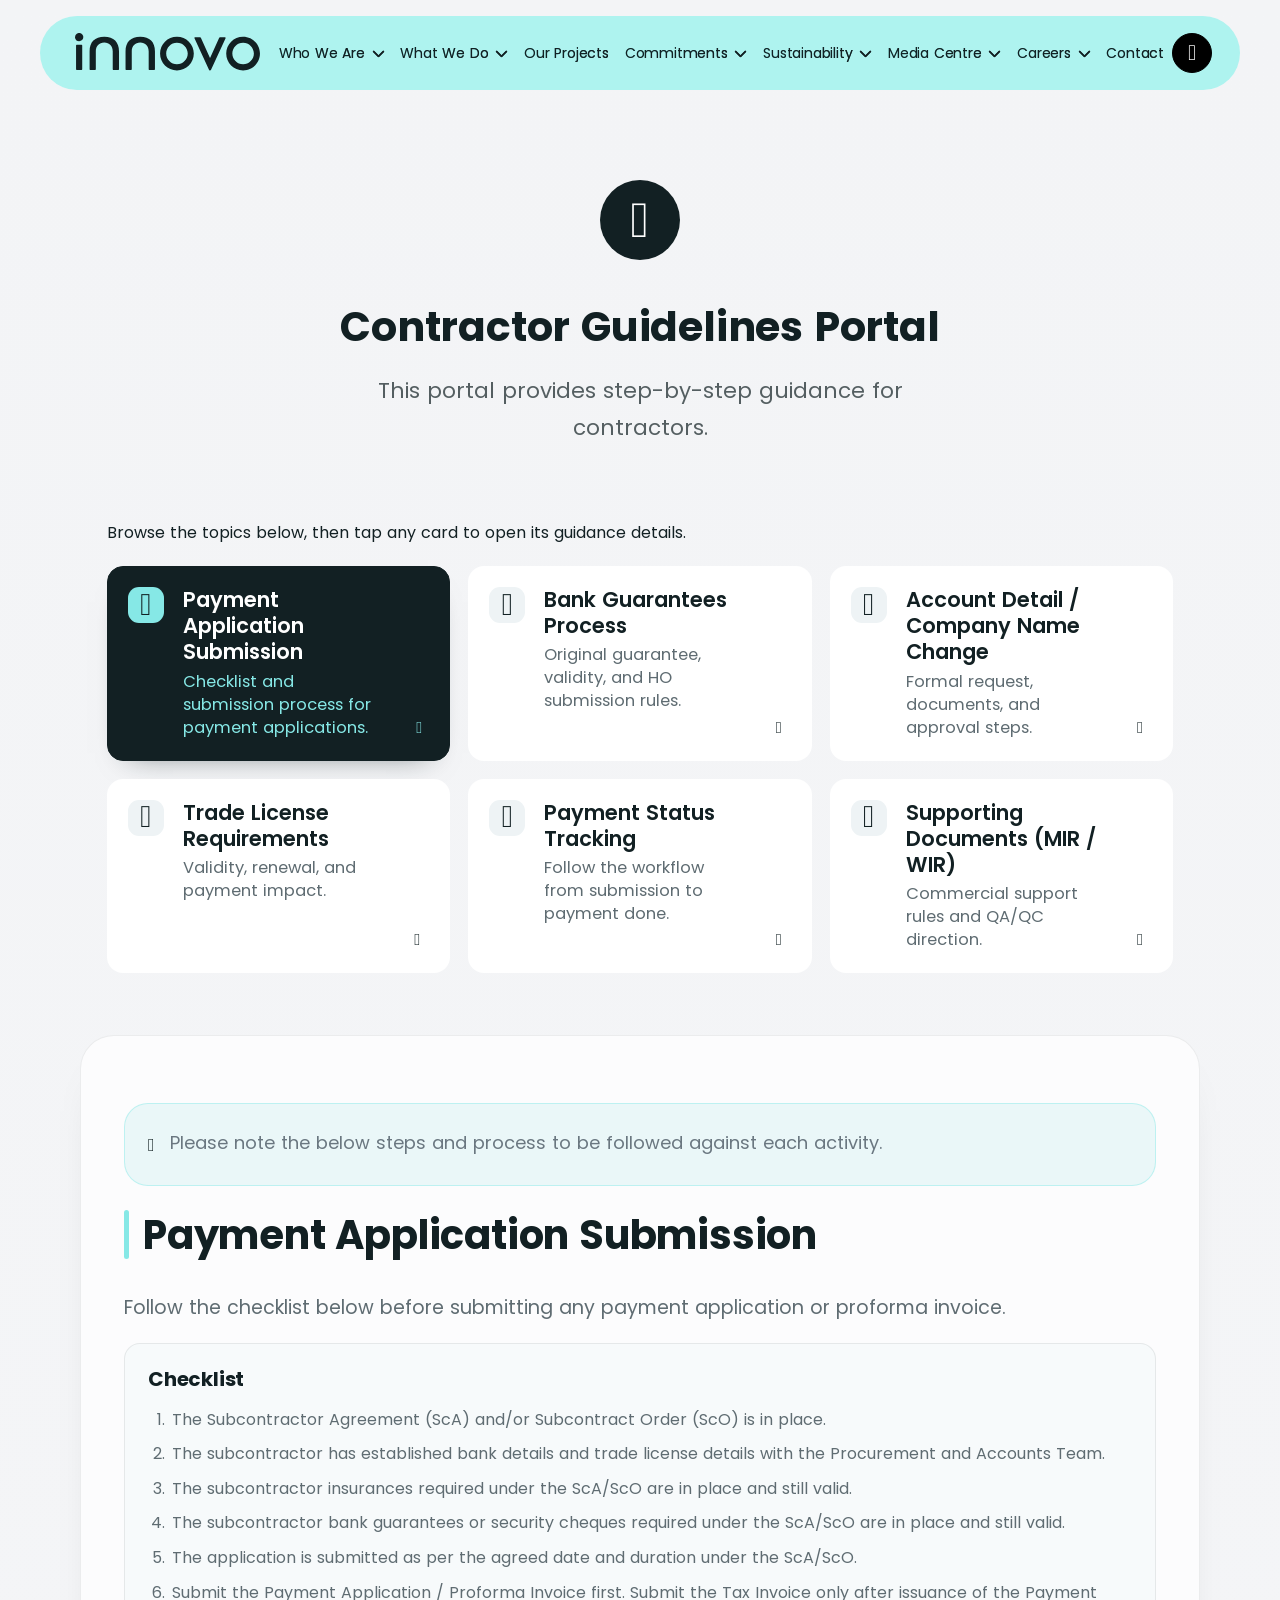
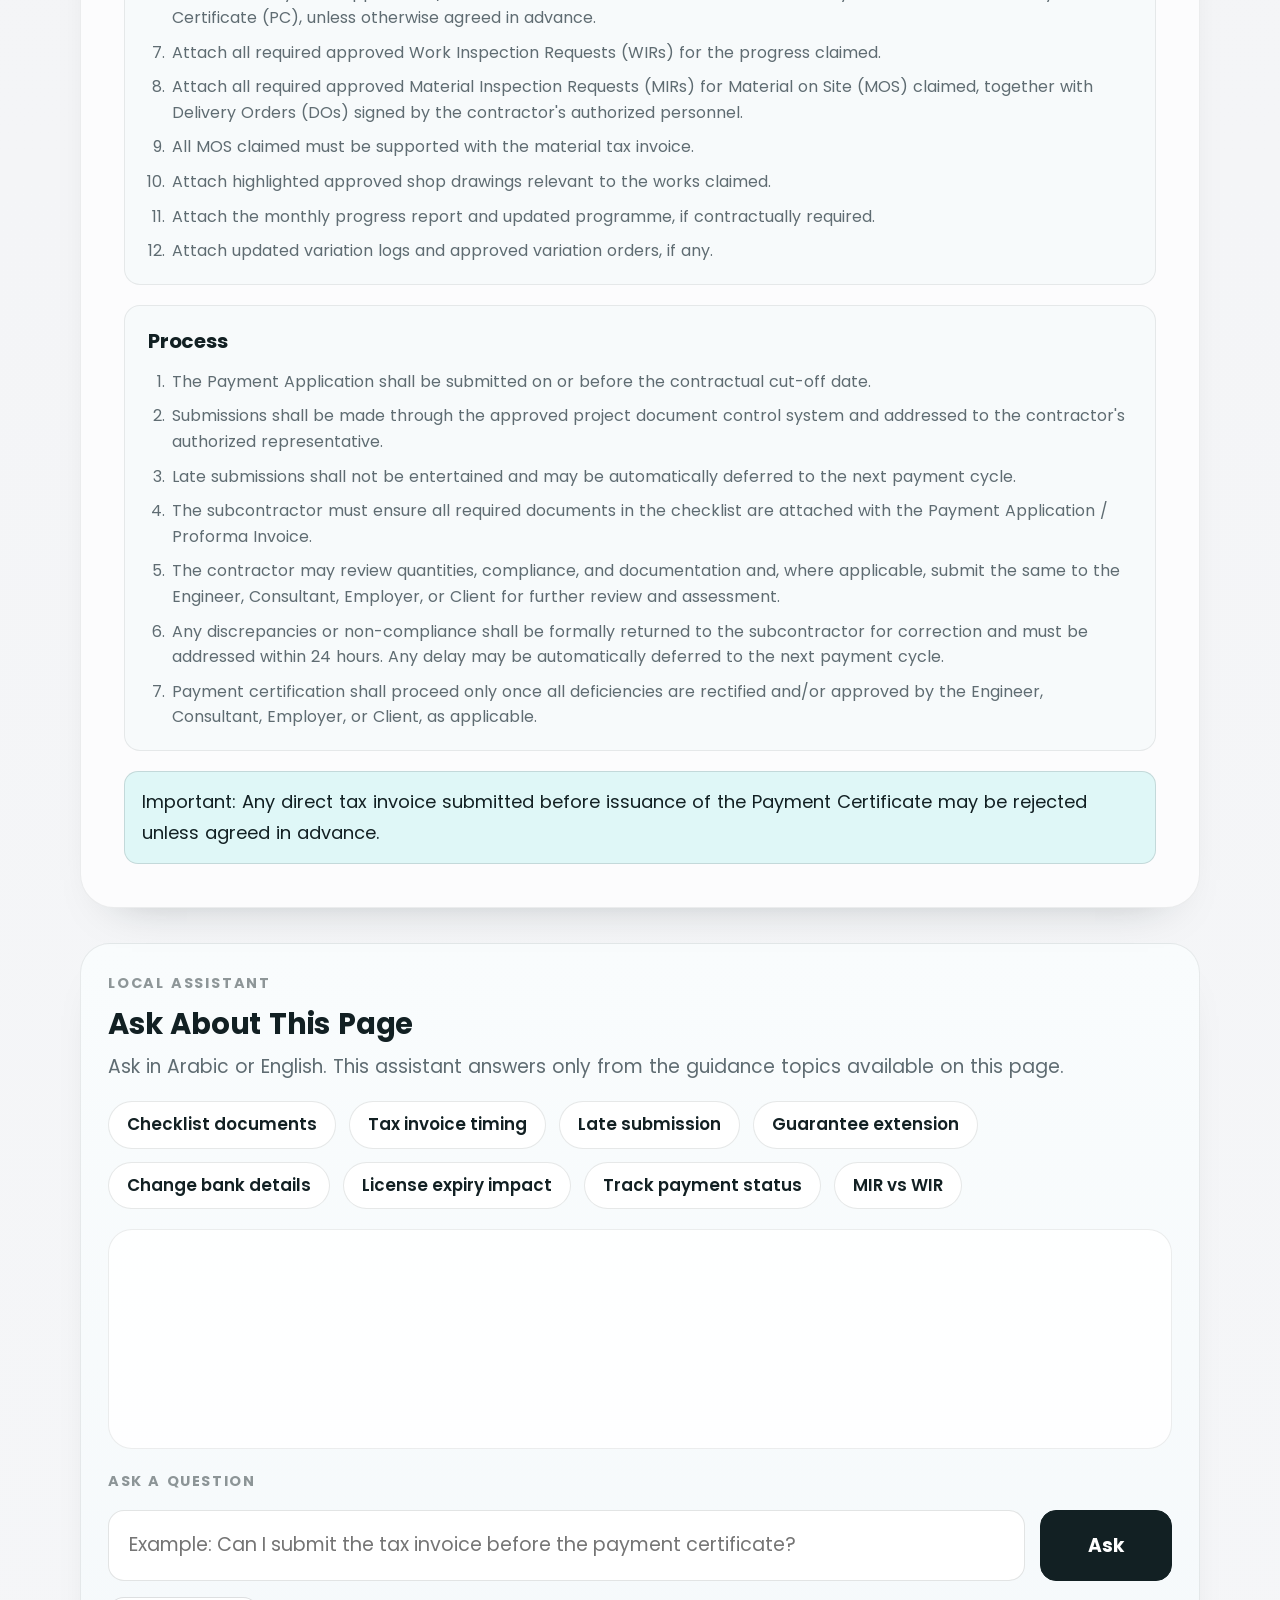
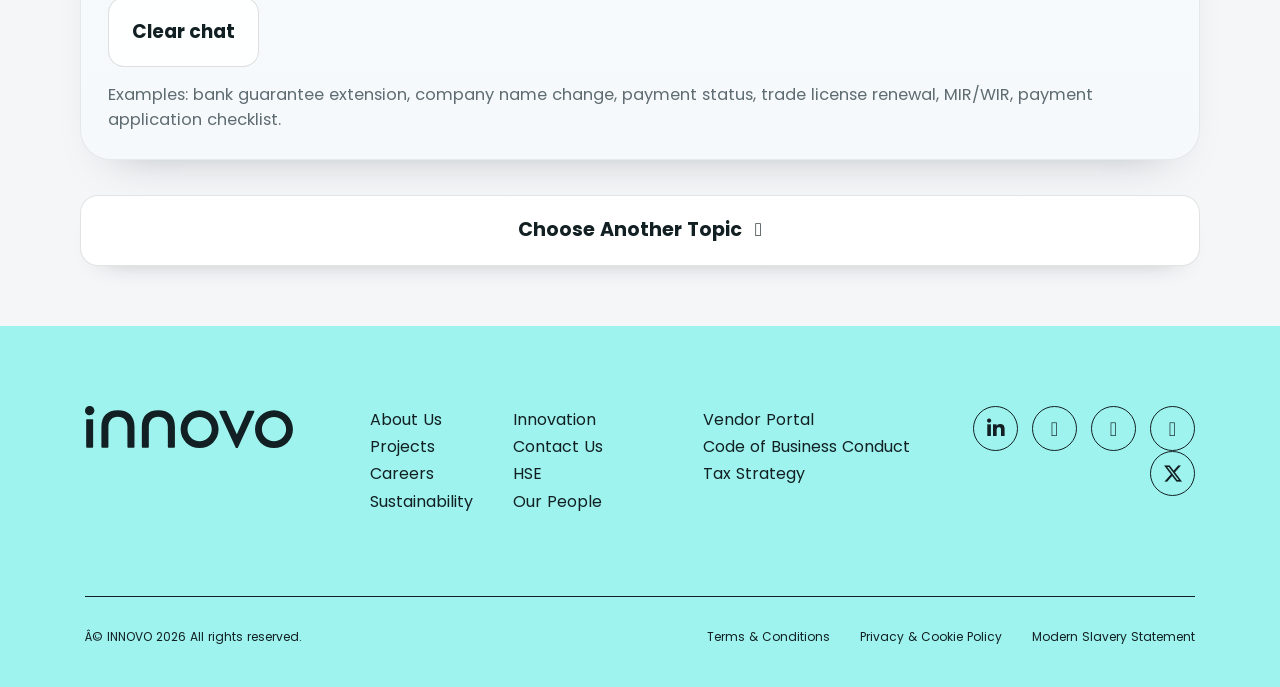
==== commit 94c9048a: "Initial commit" ====
--- a/index.html
+++ b/index.html
@@ -5,10 +5,10 @@
     <base href="./">
 <meta charset="utf-8">
 <meta name="viewport" content="width=device-width, initial-scale=1.0">
-<meta name="description" content="Innovo Subcontractor Quick Access - fast access to payments, safety induction, quality forms, and issue reporting">
+<meta name="description" content="Innovo Contractor Guidelines Portal - step-by-step guidance for contractors">
 <meta name="keywords" content="">
 <meta name="author" content="innovo">
-<meta name="robots" content="index, follow"><title>Innovo | Subcontractor Quick Access</title>
+<meta name="robots" content="index, follow"><title>Innovo | Contractor Guidelines Portal</title>
 <meta name="robots" content="max-image-preview:large, max-snippet:-1, max-video-preview:-1">
 
 <link rel="shortcut icon" href="./assets/img/favicon.ico">
@@ -17,7 +17,13 @@
 <link rel="stylesheet" href="./assets/css/global.min.css?v=251548">
 <link rel="stylesheet" href="./assets/css/portal-overrides.css?v=20260310">
 
-<link rel="canonical" href="https://www.innovogroup.com/">
+<link rel="canonical" href="https://beshoadel7878-prog.github.io/Contractor-Guidelines-Portal/">
+<script>
+    window.location.replace('payments-invoices.html');
+</script>
+<noscript>
+    <meta http-equiv="refresh" content="0; url=payments-invoices.html">
+</noscript>
 
 <!-- Google Tag Manager -->
 <script>
@@ -42,45 +48,31 @@
         /* ===== Ø£Ù†Ù…Ø§Ø· Ø¥Ø¶Ø§ÙÙŠØ© Ù„ØµÙØ­Ø© QR ===== */
         .qr-page {
             background:
-                radial-gradient(circle at 12% 0%, rgba(18, 32, 35, 0.03) 0%, transparent 55%),
-                radial-gradient(circle at 88% 18%, rgba(18, 32, 35, 0.02) 0%, transparent 50%),
-                linear-gradient(180deg, #ffffff 0%, #f8f9fa 100%) !important;
+                linear-gradient(180deg, #f3f4f6 0%, #f5f6f8 100%) !important;
         }
 
         .qr-container {
             width: 100%;
-            max-width: min(1800px, calc(100vw - 2rem));
+            max-width: 1120px;
             margin: 0 auto;
-            background: rgba(255, 255, 255, 0.95);
-            border-radius: 36px;
-            padding: clamp(1.5rem, 2.8vw, 3.5rem);
-            box-shadow: 0 30px 70px -45px rgba(18, 32, 35, 0.28);
-            border: 1px solid rgba(18, 32, 35, 0.1);
-            backdrop-filter: blur(10px);
-            -webkit-backdrop-filter: blur(10px);
+            background: transparent;
+            border-radius: 0;
+            padding: 0;
+            box-shadow: none;
+            border: 0;
             position: relative;
-            overflow: hidden;
-            isolation: isolate;
+            overflow: visible;
+            isolation: auto;
         }
 
         @media (max-width: 576px) {
             .qr-container {
-                border-radius: 24px;
-                padding: 1.25rem;
+                padding: 0;
             }
         }
         
         .qr-container::before {
-            content: '';
-            position: absolute;
-            top: -30%;
-            right: -10%;
-            width: 300px;
-            height: 300px;
-            background: radial-gradient(circle, rgba(18, 32, 35, 0.02) 0%, transparent 70%);
-            border-radius: 50%;
-            pointer-events: none;
-            z-index: 0;
+            content: none;
         }
 
         .qr-container > * {
@@ -143,32 +135,24 @@
         }
         
         .qr-card {
-            background: linear-gradient(145deg, #ffffff 0%, #f8f9fa 100%);
-            border-radius: 30px;
-            padding: clamp(1.4rem, 2vw, 2.8rem);
+            background: transparent;
+            border-radius: 0;
+            padding: 0;
             margin: 0;
-            border: 1px solid rgba(18, 32, 35, 0.1);
-            box-shadow: 0 28px 55px -42px rgba(18, 32, 35, 0.42);
+            border: 0;
+            box-shadow: none;
             position: relative;
             z-index: 2;
-            overflow: hidden;
+            overflow: visible;
         }
 
         .qr-card::before {
-            content: '';
-            position: absolute;
-            inset: 0;
-            background:
-                radial-gradient(circle at 95% 8%, rgba(18, 32, 35, 0.05) 0%, transparent 35%),
-                radial-gradient(circle at 0% 100%, rgba(197, 165, 114, 0.08) 0%, transparent 40%);
-            pointer-events: none;
-            z-index: -1;
+            content: none;
         }
 
         @media (max-width: 576px) {
             .qr-card {
-                border-radius: 22px;
-                padding: 1.5rem;
+                padding: 0;
             }
         }
         
@@ -289,14 +273,17 @@
 
         .action-link {
             display: grid;
-            grid-template-columns: auto 1fr auto;
-            align-items: center;
-            gap: 1.1rem;
-            min-height: 150px;
-            padding: 1.25rem 1.25rem;
-            border-radius: 20px;
-            border: 1px solid rgba(18, 32, 35, 0.13);
-            background: #ffffff;
+            grid-template-columns: 1fr auto;
+            grid-template-areas:
+                "icon arrow"
+                "text text";
+            align-items: start;
+            gap: 1.3rem;
+            min-height: 200px;
+            padding: 2rem 2rem 2.1rem;
+            border-radius: 30px;
+            border: 1px solid rgba(18, 32, 35, 0.08);
+            background: #fcfcfd;
             text-decoration: none;
             color: #122023;
             transition: all 0.22s ease;
@@ -305,25 +292,17 @@
         }
 
         .action-link::before {
-            content: '';
-            position: absolute;
-            inset: 0 auto 0 0;
-            width: 4px;
-            border-radius: 0 8px 8px 0;
-            background: var(--service-color, #122023);
-            opacity: 0.7;
-            transition: all 0.22s ease;
+            content: none;
         }
 
         .action-link:hover {
-            transform: translateY(-2px);
-            box-shadow: 0 16px 32px -22px rgba(18, 32, 35, 0.5);
-            border-color: rgba(18, 32, 35, 0.24);
+            transform: translateY(-1px);
+            box-shadow: 0 16px 28px -24px rgba(18, 32, 35, 0.28);
+            border-color: #86e8e6;
         }
 
         .action-link:hover::before {
-            opacity: 1;
-            width: 6px;
+            content: none;
         }
 
         .action-link:focus-visible {
@@ -343,16 +322,27 @@
         }
 
         .action-link .instruction-icon {
-            width: 60px;
-            height: 60px;
-            border-radius: 18px;
-            background: rgba(18, 32, 35, 0.08);
-            transition: all 0.22s ease;
-            color: var(--service-color, #122023);
-            font-size: 1.5rem;
+            grid-area: icon;
+            width: 64px;
+            height: 64px;
+            border-radius: 14px;
+            background: #eef6f7;
+            border: 0;
+            box-shadow: none;
+            display: inline-flex;
+            align-items: center;
+            justify-content: center;
+            transition: transform 0.22s ease;
+            color: #122023;
+            font-size: 1.55rem;
+        }
+
+        .action-link .instruction-icon i {
+            line-height: 1;
         }
 
         .action-link .instruction-text {
+            grid-area: text;
             align-self: center;
         }
 
@@ -370,33 +360,35 @@
 
         .action-link:hover .instruction-icon {
             transform: translateY(-1px);
-            background: rgba(18, 32, 35, 0.12);
-        }
-
-        .action-link-payments { --service-color: #0f766e; }
-        .action-link-safety { --service-color: #b45309; }
-        .action-link-quality { --service-color: #1d4ed8; }
-        .action-link-issue { --service-color: #b91c1c; }
+            background: #122023 !important;
+            color: #86e8e6;
+        }
+
+        .action-link:hover .instruction-icon i {
+            color: #86e8e6;
+        }
 
         .action-arrow {
-            width: 34px;
-            height: 34px;
-            border-radius: 10px;
-            border: 1px solid rgba(18, 32, 35, 0.14);
+            grid-area: arrow;
+            align-self: start;
+            width: 46px;
+            height: 46px;
+            border-radius: 999px;
+            border: 1px solid rgba(18, 32, 35, 0.16);
             color: #122023;
             display: inline-flex;
             align-items: center;
             justify-content: center;
-            font-size: 0.9rem;
-            background: #ffffff;
+            font-size: 1.05rem;
+            background: transparent;
             transition: all 0.22s ease;
         }
 
         .action-link:hover .action-arrow {
-            transform: translateX(3px);
-            border-color: rgba(18, 32, 35, 0.28);
-            color: #ffffff;
-            background: #122023;
+            transform: translateX(2px);
+            border-color: #86e8e6;
+            background: #86e8e6;
+            color: #122023;
         }
 
         .instruction-item {
@@ -425,7 +417,7 @@
 
         .instruction-text {
             flex: 1;
-        }
+        } 
 
         .instruction-text strong {
             display: block;
@@ -884,6 +876,24 @@
             .ppe-item {
                 flex: 0 0 calc(50% - 0.5rem);
             }
+        }
+
+        /* ===== Match reference card icon style ===== */
+        .action-link .instruction-icon {
+            background: #eef6f7 !important;
+            border: 0 !important;
+            box-shadow: none !important;
+            border-radius: 14px !important;
+            width: 64px !important;
+            height: 64px !important;
+            padding: 0 !important;
+            display: inline-flex;
+            align-items: center;
+            justify-content: center;
+        }
+
+        .action-link .instruction-icon i {
+            font-size: 1.55rem;
         }
 
     </style>
@@ -910,66 +920,66 @@
                     </div>
                     <div class="offcanvas-body ms-lg-auto d-flex flex-column h-100">
                         <ul class="navbar-nav mnnav">
-                            <li class="nav-item dropdown"><a class="nav-link dropdown-toggle" data-bs-toggle="dropdown" href="about-us">Who We Are <i class="fa fa-chevron-down"></i></a>
+                            <li class="nav-item dropdown"><a class="nav-link dropdown-toggle" data-bs-toggle="dropdown" href="https://www.innovogroup.com/about-us">Who We Are <i class="fa fa-chevron-down"></i></a>
                                 <ul class="dropdown-menu">
-                                    <li class="nav-item"><a class="dropdown-item" href="about-us"><img src="./assets/img/icons/menu/who-we-are/company-overview.svg" class="mnuic" alt=""> About Us</a></li>
-                                    <li class="nav-item"><a class="dropdown-item" href="board-of-directors"><img src="./assets/img/icons/menu/who-we-are/board-of-directors.svg" class="mnuic" alt="">Board of Directors</a></li>
-                                    <li class="nav-item"><a class="dropdown-item" href="our-people"><img src="./assets/img/icons/menu/who-we-are/our-people.svg" class="mnuic" alt=""> Our People</a></li>
+                                    <li class="nav-item"><a class="dropdown-item" href="https://www.innovogroup.com/about-us"><img src="./assets/img/icons/menu/who-we-are/company-overview.svg" class="mnuic" alt=""> About Us</a></li>
+                                    <li class="nav-item"><a class="dropdown-item" href="https://www.innovogroup.com/board-of-directors"><img src="./assets/img/icons/menu/who-we-are/board-of-directors.svg" class="mnuic" alt="">Board of Directors</a></li>
+                                    <li class="nav-item"><a class="dropdown-item" href="https://www.innovogroup.com/our-people"><img src="./assets/img/icons/menu/who-we-are/our-people.svg" class="mnuic" alt=""> Our People</a></li>
                                 </ul>
                             </li>
-                            <li class="nav-item dropdown"><a class="nav-link dropdown-toggle" data-bs-toggle="dropdown" href="construction">What We Do <i class="fa fa-chevron-down"></i></a>
+                            <li class="nav-item dropdown"><a class="nav-link dropdown-toggle" data-bs-toggle="dropdown" href="https://www.innovogroup.com/construction">What We Do <i class="fa fa-chevron-down"></i></a>
                                 <ul class="dropdown-menu">
                                     <li class="dropdown dropdown-submenu dropend">
-                                        <a class="dropdown-item dropdown-toggle d-none d-lg-block" href="construction"><img src="./assets/img/icons/menu/our-industries/construction.svg" class="mnuic" alt="">Construction</a>
+                                        <a class="dropdown-item dropdown-toggle d-none d-lg-block" href="https://www.innovogroup.com/construction"><img src="./assets/img/icons/menu/our-industries/construction.svg" class="mnuic" alt="">Construction</a>
                                         <ul class="dropdown-menu sblst">
-                                            <li class="nav-item"><a class="dropdown-item" href="construction">Build</a></li>
-                                            <li class="nav-item"><a class="dropdown-item" href="mep">MEP</a></li>
-                                            <li class="nav-item"><a class="dropdown-item" href="infrastructure-roads-marine-works">Infrastructure, Roads & Marine works</a></li>
+                                            <li class="nav-item"><a class="dropdown-item" href="https://www.innovogroup.com/construction">Build</a></li>
+                                            <li class="nav-item"><a class="dropdown-item" href="https://www.innovogroup.com/mep">MEP</a></li>
+                                            <li class="nav-item"><a class="dropdown-item" href="https://www.innovogroup.com/infrastructure-roads-marine-works">Infrastructure, Roads & Marine works</a></li>
                                         </ul>
                                     </li>
-                                    <li class="nav-item"><a class="dropdown-item" href="real-estate-development"><img src="./assets/img/icons/menu/our-industries/real-estate.svg" class="mnuic" alt="">Real Estate Development</a></li>
-                                    <li class="nav-item"><a class="dropdown-item" href="technology-solutions">Technology Solutions</a></li>
-                                    <li class="nav-item"><a class="dropdown-item" href="export-finance"><img src="./assets/img/icons/menu/our-industries/capital-projects.svg" class="mnuic" alt="">Export Finance</a></li>
-                                    <li class="nav-item"><a class="dropdown-item" href="procurement-distribution"><img src="./assets/img/icons/menu/our-industries/procurement-distribution.svg" class="mnuic" alt="">Procurement & Distribution</a></li>
-                                    <li class="nav-item"><a class="dropdown-item" href="investment-vc"><img src="./assets/img/icons/menu/our-industries/investment-venture-capital.svg" class="mnuic" alt="">Investment & Venture Capital</a></li>
+                                    <li class="nav-item"><a class="dropdown-item" href="https://www.innovogroup.com/real-estate-development"><img src="./assets/img/icons/menu/our-industries/real-estate.svg" class="mnuic" alt="">Real Estate Development</a></li>
+                                    <li class="nav-item"><a class="dropdown-item" href="https://www.innovogroup.com/technology-solutions">Technology Solutions</a></li>
+                                    <li class="nav-item"><a class="dropdown-item" href="https://www.innovogroup.com/export-finance"><img src="./assets/img/icons/menu/our-industries/capital-projects.svg" class="mnuic" alt="">Export Finance</a></li>
+                                    <li class="nav-item"><a class="dropdown-item" href="https://www.innovogroup.com/procurement-distribution"><img src="./assets/img/icons/menu/our-industries/procurement-distribution.svg" class="mnuic" alt="">Procurement & Distribution</a></li>
+                                    <li class="nav-item"><a class="dropdown-item" href="https://www.innovogroup.com/investment-vc"><img src="./assets/img/icons/menu/our-industries/investment-venture-capital.svg" class="mnuic" alt="">Investment & Venture Capital</a></li>
                                 </ul>
                             </li>
-                            <li class="nav-item"><a class="nav-link" href="projects">Our Projects</a></li>
-                            <li class="nav-item dropdown"><a class="nav-link dropdown-toggle" data-bs-toggle="dropdown" href="innovation">Commitments <i class="fa fa-chevron-down"></i></a>
+                            <li class="nav-item"><a class="nav-link" href="https://www.innovogroup.com/projects">Our Projects</a></li>
+                            <li class="nav-item dropdown"><a class="nav-link dropdown-toggle" data-bs-toggle="dropdown" href="https://www.innovogroup.com/innovation">Commitments <i class="fa fa-chevron-down"></i></a>
                                 <ul class="dropdown-menu">
-                                    <li class="nav-item"><a class="dropdown-item" href="innovation"><img src="./assets/img/icons/menu/our-commitments/innovation-technology.svg" class="mnuic" alt="">Innovation</a></li>
-                                    <li class="nav-item"><a class="dropdown-item" href="hse"><img src="./assets/img/icons/menu/our-commitments/health-safety-environment.svg" class="mnuic" alt="">Health, Safety & Environment</a></li>
+                                    <li class="nav-item"><a class="dropdown-item" href="https://www.innovogroup.com/innovation"><img src="./assets/img/icons/menu/our-commitments/innovation-technology.svg" class="mnuic" alt="">Innovation</a></li>
+                                    <li class="nav-item"><a class="dropdown-item" href="https://www.innovogroup.com/hse"><img src="./assets/img/icons/menu/our-commitments/health-safety-environment.svg" class="mnuic" alt="">Health, Safety & Environment</a></li>
                                 </ul>
                             </li>
-                            <li class="nav-item dropdown"><a class="nav-link dropdown-toggle" data-bs-toggle="dropdown" href="sustainability">Sustainability <i class="fa fa-chevron-down"></i></a>
+                            <li class="nav-item dropdown"><a class="nav-link dropdown-toggle" data-bs-toggle="dropdown" href="https://www.innovogroup.com/sustainability">Sustainability <i class="fa fa-chevron-down"></i></a>
                                 <ul class="dropdown-menu">
-                                    <li class="nav-item"><a class="dropdown-item" href="sustainability"><img src="./assets/img/icons/menu/sustainability/environment.svg" class="mnuic" alt="">Overview </a></li>
+                                    <li class="nav-item"><a class="dropdown-item" href="https://www.innovogroup.com/sustainability"><img src="./assets/img/icons/menu/sustainability/environment.svg" class="mnuic" alt="">Overview </a></li>
                                     <li class="dropdown dropdown-submenu dropend">
-                                        <a class="dropdown-item dropdown-toggle d-none d-lg-block" href="esg"><img src="./assets/img/icons/menu/sustainability/environment.svg" class="mnuic" alt="">ESG</a>
+                                        <a class="dropdown-item dropdown-toggle d-none d-lg-block" href="https://www.innovogroup.com/esg"><img src="./assets/img/icons/menu/sustainability/environment.svg" class="mnuic" alt="">ESG</a>
                                         <ul class="dropdown-menu sblst">
-                                            <li class="nav-item"><a class="dropdown-item" href="esg#tab3-1">Environmental</a></li>
-                                            <li class="nav-item"><a class="dropdown-item" href="esg#tab3-2">Social</a></li>
-                                            <li class="nav-item"><a class="dropdown-item" href="esg#tab3-3">Governance</a></li>
+                                            <li class="nav-item"><a class="dropdown-item" href="https://www.innovogroup.com/esg#tab3-1">Environmental</a></li>
+                                            <li class="nav-item"><a class="dropdown-item" href="https://www.innovogroup.com/esg#tab3-2">Social</a></li>
+                                            <li class="nav-item"><a class="dropdown-item" href="https://www.innovogroup.com/esg#tab3-3">Governance</a></li>
                                         </ul>
                                     </li>
-                                    <li class="nav-item"><a class="dropdown-item" href="decarbonization-strategy"><img src="./assets/img/icons/menu/sustainability/carbon-footprint.svg" class="mnuic" alt="">Decarbonisation Strategy</a></li>
-                                    <li class="nav-item"><a class="dropdown-item" href="un-race-to-zero"><img src="./assets/img/icons/menu/sustainability/un-race-to-zero.svg" class="mnuic" alt="">UN Race to Zero </a></li>
+                                    <li class="nav-item"><a class="dropdown-item" href="https://www.innovogroup.com/decarbonization-strategy"><img src="./assets/img/icons/menu/sustainability/carbon-footprint.svg" class="mnuic" alt="">Decarbonisation Strategy</a></li>
+                                    <li class="nav-item"><a class="dropdown-item" href="https://www.innovogroup.com/un-race-to-zero"><img src="./assets/img/icons/menu/sustainability/un-race-to-zero.svg" class="mnuic" alt="">UN Race to Zero </a></li>
                                 </ul>
                             </li>
                             <li class="nav-item dropdown"><a class="nav-link dropdown-toggle" data-bs-toggle="dropdown">Media Centre <i class="fa fa-chevron-down"></i></a>
                                 <ul class="dropdown-menu">
-                                    <li class="nav-item"><a class="dropdown-item" href="news">News</a></li>
-                                    <li class="nav-item"><a class="dropdown-item" href="knowledge-hub">Knowledge Hub</a></li>
-                                    <li class="nav-item"><a class="dropdown-item" href="gallery">Gallery</a></li>
+                                    <li class="nav-item"><a class="dropdown-item" href="https://www.innovogroup.com/news">News</a></li>
+                                    <li class="nav-item"><a class="dropdown-item" href="https://www.innovogroup.com/knowledge-hub">Knowledge Hub</a></li>
+                                    <li class="nav-item"><a class="dropdown-item" href="https://www.innovogroup.com/gallery">Gallery</a></li>
                                 </ul>
                             </li>
-                            <li class="nav-item dropdown"><a class="nav-link dropdown-toggle" data-bs-toggle="dropdown" href="careers">Careers <i class="fa fa-chevron-down"></i></a>
+                            <li class="nav-item dropdown"><a class="nav-link dropdown-toggle" data-bs-toggle="dropdown" href="https://www.innovogroup.com/careers">Careers <i class="fa fa-chevron-down"></i></a>
                                 <ul class="dropdown-menu">
-                                    <li class="nav-item"><a class="dropdown-item" href="careers">Working at Innovo </a></li>
+                                    <li class="nav-item"><a class="dropdown-item" href="https://www.innovogroup.com/careers">Working at Innovo </a></li>
                                     <li class="nav-item"><a class="dropdown-item" href="https://careers.innovogroup.com/">Innovo Careers </a></li>
                                 </ul>
                             </li>
-                            <li class="nav-item"><a class="nav-link" href="contact">Contact</a></li>
+                            <li class="nav-item"><a class="nav-link" href="https://www.innovogroup.com/contact">Contact</a></li>
                         </ul>
                         <div class="offcanvas-footer d-lg-none">
                             <div>
@@ -1000,7 +1010,7 @@
 
     <div class="offcanvas offcanvas-top bg-light" id="offcanvas-search" data-bs-scroll="true">
         <div class="container d-flex flex-row py-6">
-            <form class="search-form w-100" method="get" action="search-results.php">
+            <form class="search-form w-100" method="get" action="https://www.innovogroup.com/search-results.php">
                 <input id="search-form" type="text" name="keyword" class="form-control" placeholder="Type keyword and hit enter" value="">
             </form>
             <button type="button" class="btn-close" data-bs-dismiss="offcanvas" aria-label="Close"></button>
@@ -1017,58 +1027,29 @@
                     
                     <!-- Success Icon -->
                     <div class="success-icon">
-                        <i class="fas fa-qrcode"></i>
+                        <i class="uil uil-qrcode-scan"></i>
                     </div>
                     
                     <!-- Main Title -->
-                    <h1 class="main-title">Subcontractor Quick Access</h1>
-                    <p class="sub-title">Select the service you need and go directly to the right process.</p>
+                    <h1 class="main-title">Contractor Guidelines Portal</h1>
+                    <p class="sub-title">This portal provides step-by-step guidance for contractors.</p>
 
                     <div class="qr-grid">
                         <div class="qr-col-left">
                     
                     <!-- Quick Actions Card -->
                     <div class="qr-card">
+                        <div class="qr-label">Guidance Topics</div>
                         <div class="action-list">
                             <a class="action-link action-link-payments" href="payments-invoices.html">
                                 <div class="instruction-icon">
-                                    <i class="fas fa-file-invoice-dollar"></i>
+                                    <i class="uil uil-file-alt"></i>
                                 </div>
                                 <div class="instruction-text">
-                                    <strong>Payments & Invoices</strong>
-                                    <small>Submit invoices and check payment status.</small>
+                                    <strong>Open Contractor Guidelines Portal</strong>
+                                    <small>View the contractor guidance topics and requirements.</small>
                                 </div>
-                                <span class="action-arrow" aria-hidden="true"><i class="fas fa-arrow-right"></i></span>
-                            </a>
-                            <a class="action-link action-link-safety" href="safety-induction-start.html">
-                                <div class="instruction-icon">
-                                    <i class="fas fa-hard-hat"></i>
-                                </div>
-                                <div class="instruction-text">
-                                    <strong>Safety Induction</strong>
-                                    <small>Start or continue your site induction.</small>
-                                </div>
-                                <span class="action-arrow" aria-hidden="true"><i class="fas fa-arrow-right"></i></span>
-                            </a>
-                            <a class="action-link action-link-quality" href="quality-forms.html">
-                                <div class="instruction-icon">
-                                    <i class="fas fa-clipboard-check"></i>
-                                </div>
-                                <div class="instruction-text">
-                                    <strong>Quality Forms</strong>
-                                    <small>Access QA/QC forms and procedures.</small>
-                                </div>
-                                <span class="action-arrow" aria-hidden="true"><i class="fas fa-arrow-right"></i></span>
-                            </a>
-                            <a class="action-link action-link-issue" href="report-issue.html">
-                                <div class="instruction-icon">
-                                    <i class="fas fa-triangle-exclamation"></i>
-                                </div>
-                                <div class="instruction-text">
-                                    <strong>Report an Issue</strong>
-                                    <small>Report incidents, risks, or observations.</small>
-                                </div>
-                                <span class="action-arrow" aria-hidden="true"><i class="fas fa-arrow-right"></i></span>
+                                <span class="action-arrow" aria-hidden="true"><i class="uil uil-arrow-right"></i></span>
                             </a>
                         </div>
                      
@@ -1092,18 +1073,18 @@
                 <div class="row">
                     <div class="col-lg-3 col-6">
                         <ul class="list-unstyled text-reset mb-0">
-                            <li><a href="about-us">About Us</a></li>
-                            <li><a href="projects">Projects</a></li>
-                            <li><a href="careers">Careers</a></li>
-                            <li><a href="sustainability">Sustainability</a></li>
+                            <li><a href="https://www.innovogroup.com/about-us">About Us</a></li>
+                            <li><a href="https://www.innovogroup.com/projects">Projects</a></li>
+                            <li><a href="https://www.innovogroup.com/careers">Careers</a></li>
+                            <li><a href="https://www.innovogroup.com/sustainability">Sustainability</a></li>
                         </ul>
                     </div>
                     <div class="col-lg-4 col-6">
                         <ul class="list-unstyled text-reset mb-0">
-                            <li><a href="innovation">Innovation</a></li>
-                            <li><a href="contact">Contact Us</a></li>
-                            <li><a href="hse">HSE</a></li>
-                            <li><a href="our-people">Our People</a></li>
+                            <li><a href="https://www.innovogroup.com/innovation">Innovation</a></li>
+                            <li><a href="https://www.innovogroup.com/contact">Contact Us</a></li>
+                            <li><a href="https://www.innovogroup.com/hse">HSE</a></li>
+                            <li><a href="https://www.innovogroup.com/our-people">Our People</a></li>
                         </ul>
                     </div>
                     <div class="col-lg-5 col-12">
@@ -1184,6 +1165,3 @@
 </body>
 
 </html>
-
-
-
--- a/assets/css/portal-overrides.css
+++ b/assets/css/portal-overrides.css
@@ -439,3 +439,474 @@
         font-size: 0.82rem !important;
     }
 }
+
+/* ===== Match reference card icon style ===== */
+.action-link .instruction-icon {
+    background: #eef6f7 !important;
+    border: 0 !important;
+    box-shadow: none !important;
+    border-radius: 14px !important;
+    width: 64px !important;
+    height: 64px !important;
+    padding: 0 !important;
+    display: inline-flex;
+    align-items: center;
+    justify-content: center;
+    transition: transform 0.2s ease-in-out;
+}
+
+.action-link:hover .instruction-icon {
+    transform: translateY(-1px);
+}
+
+.action-link .instruction-icon i {
+    font-size: 1.55rem;
+    color: #122023;
+}
+
+/* ===== ENHANCED MOBILE IMPROVEMENTS ===== */
+
+/* Improve action list horizontal scroll on mobile (< 576px) */
+@media (max-width: 575px) {
+    .action-list {
+        gap: 0.6rem !important;
+        padding: 0.5rem 0 0.8rem 0 !important;
+        margin: -0.5rem -1rem 0 -1rem !important;
+        padding-inline: 1rem !important;
+        -webkit-overflow-scrolling: touch !important;
+        scroll-behavior: smooth !important;
+        scrollbar-width: none !important;
+    }
+
+    .action-list::-webkit-scrollbar {
+        display: none !important;
+    }
+
+    .action-list::-webkit-scrollbar-track {
+        display: none !important;
+    }
+
+    .action-list::-webkit-scrollbar-thumb {
+        display: none !important;
+    }
+
+    .action-list::-webkit-scrollbar-thumb:hover {
+        display: none !important;
+    }
+
+    .action-link {
+        flex: 0 0 calc(100vw - 3rem) !important;
+        min-width: 270px !important;
+        max-width: 320px !important;
+        padding: 0.95rem 1rem !important;
+        border-radius: 18px !important;
+        box-shadow: 0 8px 16px -12px rgba(18, 32, 35, 0.42) !important;
+        transition: all 0.2s ease !important;
+    }
+
+    .action-link:active {
+        transform: scale(0.98) !important;
+    }
+
+    .action-link:hover {
+        box-shadow: 0 12px 24px -16px rgba(18, 32, 35, 0.55) !important;
+    }
+
+    .action-link .instruction-icon {
+        width: 40px !important;
+        height: 40px !important;
+        border-radius: 12px !important;
+        font-size: 0.95rem;
+    }
+
+    .action-link .instruction-text strong {
+        font-size: 0.88rem !important;
+        line-height: 1.3 !important;
+    }
+
+    .action-link .instruction-text small {
+        font-size: 0.75rem !important;
+        line-height: 1.3 !important;
+    }
+
+    .action-arrow {
+        display: none !important;
+    }
+}
+
+/* Mobile refinements for very small screens (< 400px) */
+@media (max-width: 399px) {
+    .action-list {
+        gap: 0.5rem !important;
+    }
+
+    .action-link {
+        flex: 0 0 calc(100vw - 2.5rem) !important;
+        min-width: 250px !important;
+        padding: 0.9rem !important;
+    }
+
+    .action-link .instruction-icon {
+        width: 36px !important;
+        height: 36px !important;
+    }
+
+    .action-link .instruction-text strong {
+        font-size: 0.82rem !important;
+    }
+
+    .main-title {
+        font-size: 1.45rem !important;
+        line-height: 1.2 !important;
+        margin-bottom: 0.6rem !important;
+    }
+
+    .sub-title {
+        font-size: 0.88rem !important;
+        margin-bottom: 1rem !important;
+    }
+}
+
+/* Enhanced button styling for mobile */
+@media (max-width: 576px) {
+    .btn-download,
+    .btn-home,
+    .btn-topics,
+    .btn-submit,
+    .btn-clear {
+        min-height: 52px !important;
+        padding: 0.8rem 1.5rem !important;
+        font-size: 0.95rem !important;
+        font-weight: 600 !important;
+        border-radius: 18px !important;
+        transition: all 0.2s ease !important;
+    }
+
+    .btn-download,
+    .btn-home {
+        width: 100% !important;
+        margin: 0.6rem 0 !important;
+        display: flex !important;
+        align-items: center !important;
+        justify-content: center !important;
+    }
+
+    .btn-download i,
+    .btn-home i {
+        font-size: 1.2rem !important;
+    }
+
+    .btn-topics {
+        width: 100% !important;
+        padding: 0.85rem 1.25rem !important;
+        margin: 0.5rem 0 !important;
+    }
+
+    .buttons-wrapper {
+        display: flex !important;
+        flex-direction: column !important;
+        gap: 0.6rem !important;
+        margin-top: 1rem !important;
+    }
+}
+
+/* Improve card styling on mobile */
+@media (max-width: 576px) {
+    .qr-card {
+        background: linear-gradient(135deg, #fbfcfd 0%, #f9fafc 100%) !important;
+        border: 1px solid rgba(18, 32, 35, 0.06) !important;
+        box-shadow: 0 10px 28px -20px rgba(18, 32, 35, 0.2) !important;
+        border-radius: 20px !important;
+        padding: 1.25rem !important;
+        margin-bottom: 1.2rem !important;
+    }
+
+    .qr-label {
+        display: block !important;
+        font-size: 0.7rem !important;
+        font-weight: 700 !important;
+        letter-spacing: 1.5px !important;
+        text-transform: uppercase !important;
+        color: #122023 !important;
+        opacity: 0.45 !important;
+        margin-bottom: 0.85rem !important;
+    }
+
+    .topics-hint {
+        font-size: 0.85rem !important;
+        color: #5f6c72 !important;
+        margin-bottom: 0.95rem !important;
+        line-height: 1.5 !important;
+    }
+
+    .instructions {
+        background: linear-gradient(135deg, #fcfcfd 0%, #f9fafc 100%) !important;
+        border-radius: 20px !important;
+        padding: 1.25rem !important;
+        border: 1px solid rgba(18, 32, 35, 0.06) !important;
+        box-shadow: 0 10px 28px -20px rgba(18, 32, 35, 0.2) !important;
+    }
+}
+
+/* Improve form elements for mobile */
+@media (max-width: 576px) {
+    .portal-input,
+    .portal-select,
+    .portal-textarea,
+    .form-control,
+    .form-select,
+    textarea {
+        font-size: 16px !important;
+        min-height: 50px !important;
+        padding: 0.85rem 1rem !important;
+        border-radius: 14px !important;
+        border: 1px solid rgba(18, 32, 35, 0.1) !important;
+        background: linear-gradient(180deg, #ffffff 0%, #f9fafc 100%) !important;
+        transition: all 0.2s ease !important;
+    }
+
+    .portal-textarea,
+    textarea {
+        min-height: 100px !important;
+        resize: vertical !important;
+    }
+
+    .portal-input:focus,
+    .portal-select:focus,
+    .portal-textarea:focus,
+    .form-control:focus,
+    .form-select:focus,
+    textarea:focus {
+        border-color: #86e8e6 !important;
+        box-shadow: 0 0 0 4px rgba(134, 232, 230, 0.15) !important;
+        background: #ffffff !important;
+    }
+
+    .field-label {
+        font-size: 0.7rem !important;
+        font-weight: 700 !important;
+        letter-spacing: 1.5px !important;
+        text-transform: uppercase !important;
+        margin-bottom: 0.6rem !important;
+        opacity: 0.48 !important;
+    }
+
+    .field-group {
+        margin-bottom: 1rem !important;
+    }
+}
+
+/* Improve container padding on mobile */
+@media (max-width: 576px) {
+    .container-fluid {
+        padding-left: 0.5rem !important;
+        padding-right: 0.5rem !important;
+    }
+
+    .qr-container {
+        border-radius: 0 !important;
+        padding: 0 !important;
+        margin: 0 !important;
+        width: 100vw !important;
+        position: relative !important;
+        left: 50% !important;
+        right: 50% !important;
+        margin-left: -50vw !important;
+        margin-right: -50vw !important;
+    }
+
+    .qr-grid {
+        gap: 0 !important;
+        margin-top: 1rem !important;
+    }
+
+    .qr-col-left,
+    .qr-col-right {
+        gap: 0.8rem !important;
+        margin-bottom: 0 !important;
+    }
+}
+
+/* Improve page section padding on mobile */
+@media (max-width: 576px) {
+    .wrapper.bg-white {
+        padding-top: 90px !important;
+        padding-bottom: 2rem !important;
+    }
+
+    .py-10,
+    .py-lg-15 {
+        padding-top: 1.5rem !important;
+        padding-bottom: 1.5rem !important;
+    }
+}
+
+/* Improve PPE list on mobile */
+@media (max-width: 576px) {
+    .ppe-list {
+        flex-direction: column !important;
+        gap: 0.8rem !important;
+    }
+
+    .ppe-item {
+        padding: 1rem !important;
+        border-radius: 16px !important;
+        min-height: 90px !important;
+        justify-content: center !important;
+    }
+
+    .ppe-item i {
+        font-size: 1.8rem !important;
+    }
+
+    .ppe-item:hover {
+        transform: translateY(-1px) !important;
+    }
+}
+
+/* Improve vehicle preview on mobile */
+@media (max-width: 576px) {
+    .vehicle-preview {
+        padding: 0.75rem 0.9rem !important;
+        border-radius: 50px !important;
+        gap: 0.85rem !important;
+        margin-top: 1rem !important;
+    }
+
+    .vehicle-icon {
+        width: 44px !important;
+        height: 44px !important;
+        font-size: 1.2rem !important;
+    }
+
+    .vehicle-details .label {
+        font-size: 0.7rem !important;
+    }
+
+    .vehicle-details .value {
+        font-size: 0.95rem !important;
+    }
+}
+
+/* Improve welcome message on mobile */
+@media (max-width: 576px) {
+    .welcome-message {
+        padding: 1.5rem !important;
+        border-left-width: 5px !important;
+        border-radius: 18px !important;
+        margin-bottom: 1.5rem !important;
+    }
+
+    .welcome-message h1 {
+        font-size: 1.5rem !important;
+        margin-bottom: 0.75rem !important;
+    }
+
+    .welcome-message h1 i {
+        font-size: 1.5rem !important;
+        margin-left: 0.3rem !important;
+    }
+
+    .welcome-message p {
+        font-size: 0.95rem !important;
+        line-height: 1.5 !important;
+    }
+
+    .highlight {
+        font-size: 0.85rem !important;
+        padding: 0.4rem 0.85rem !important;
+    }
+}
+
+/* Improve general spacing on mobile */
+@media (max-width: 576px) {
+    .topic-note {
+        padding: 0.95rem 1rem !important;
+        border-radius: 16px !important;
+        margin-top: 0.8rem !important;
+    }
+
+    .guidance-block {
+        padding: 0.95rem !important;
+        border-radius: 16px !important;
+        margin-bottom: 0.8rem !important;
+    }
+
+    .guidance-list {
+        padding-left: 1.1rem !important;
+        gap: 0.5rem !important;
+    }
+
+    .guidance-note {
+        padding: 0.8rem 0.9rem !important;
+        border-radius: 14px !important;
+        font-size: 0.88rem !important;
+    }
+}
+
+/* Improve step cards on mobile */
+@media (max-width: 576px) {
+    .step-card {
+        padding: 1.15rem !important;
+        border-radius: 18px !important;
+        display: flex !important;
+        flex-direction: row !important;
+        gap: 0.95rem !important;
+        align-items: flex-start !important;
+    }
+
+    .step-number {
+        width: 36px !important;
+        height: 36px !important;
+        min-width: 36px !important;
+        min-height: 36px !important;
+        font-size: 0.9rem !important;
+        border-radius: 50% !important;
+        display: flex !important;
+        align-items: center !important;
+        justify-content: center !important;
+    }
+
+    .step-title {
+        font-size: 1rem !important;
+        line-height: 1.3 !important;
+    }
+
+    .step-description {
+        font-size: 0.85rem !important;
+        margin-top: 0.3rem !important;
+        padding-left: 0 !important;
+    }
+}
+
+/* Fix potential overflow issues on mobile */
+@media (max-width: 576px) {
+    html {
+        max-width: 100% !important;
+        overflow-x: hidden !important;
+    }
+
+    body {
+        overflow-x: hidden !important;
+        width: 100% !important;
+        margin: 0 !important;
+        padding: 0 !important;
+    }
+
+    .content-wrapper {
+        width: 100% !important;
+        overflow-x: hidden !important;
+        max-width: 100% !important;
+        margin: 0 !important;
+        padding: 0 !important;
+    }
+
+    .wrapper,
+    section,
+    main {
+        width: 100% !important;
+        max-width: 100% !important;
+        padding: 0 !important;
+        margin: 0 !important;
+    }
+}
